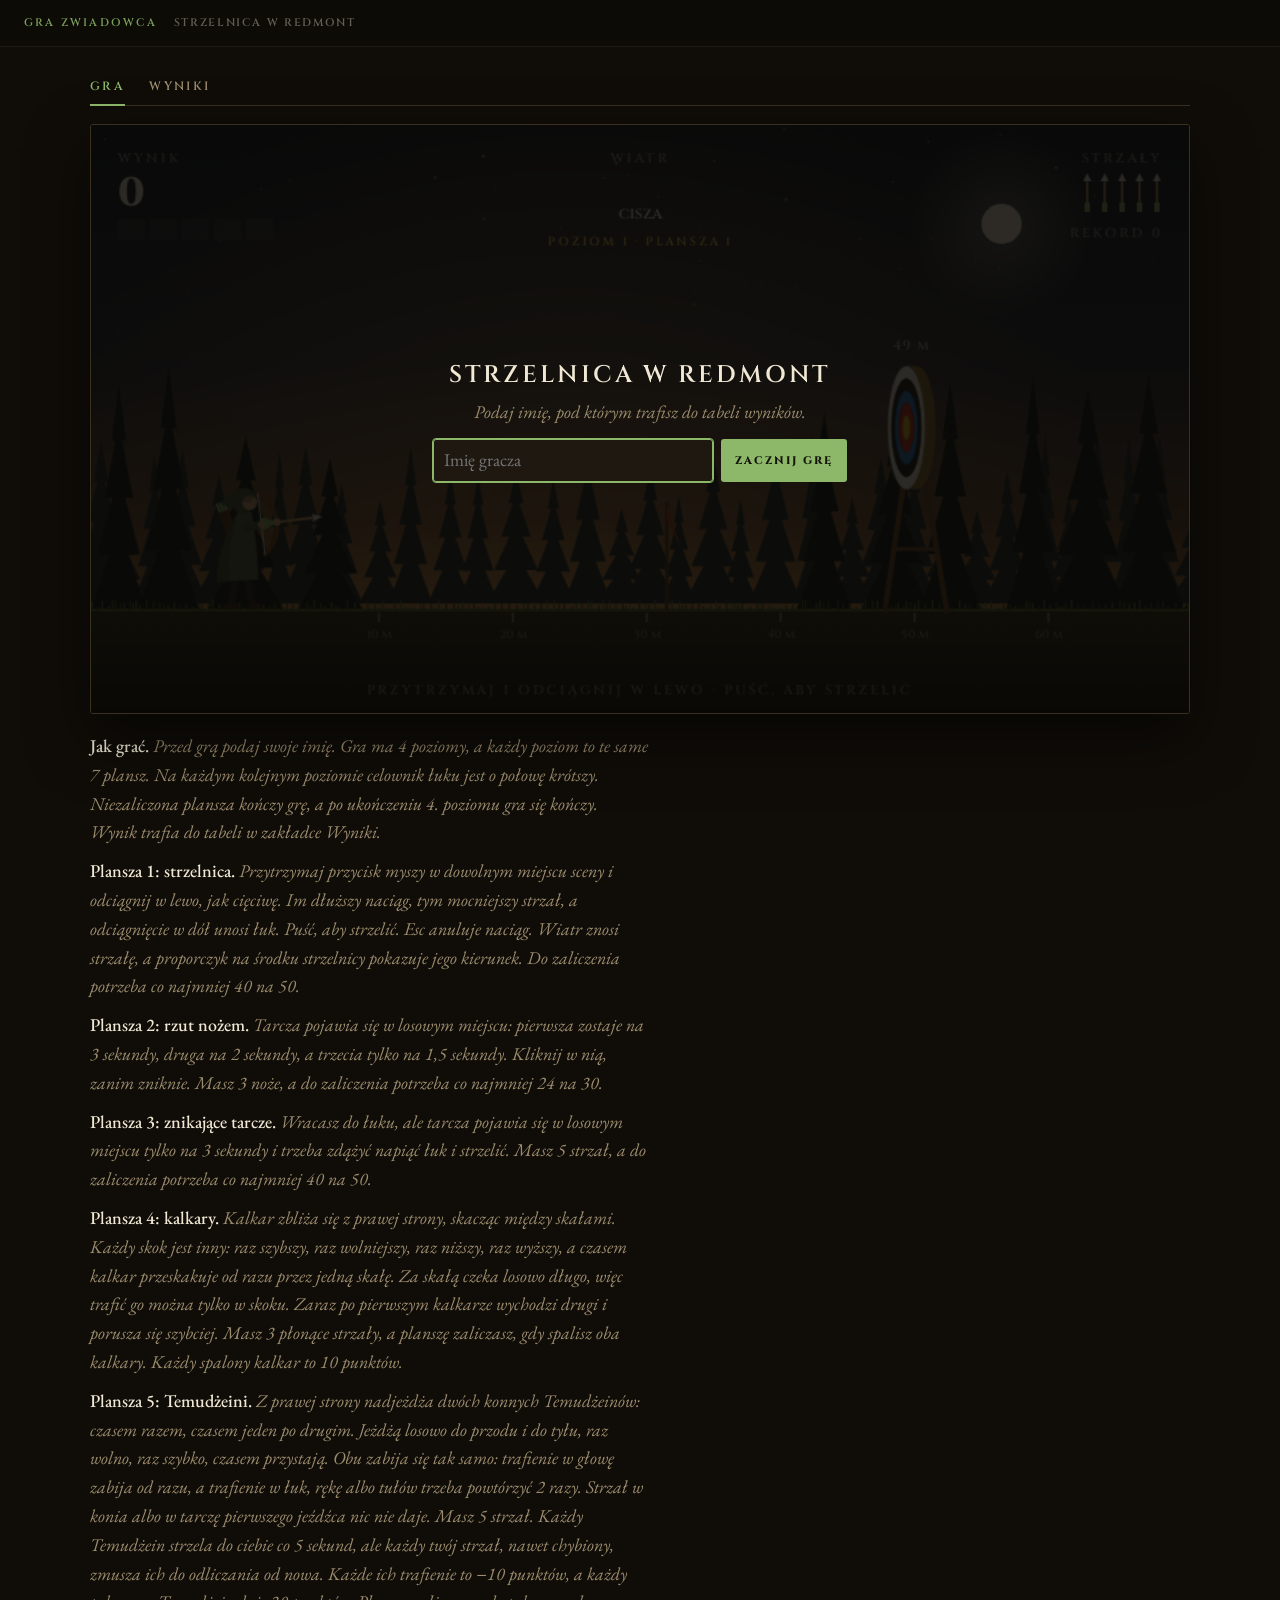
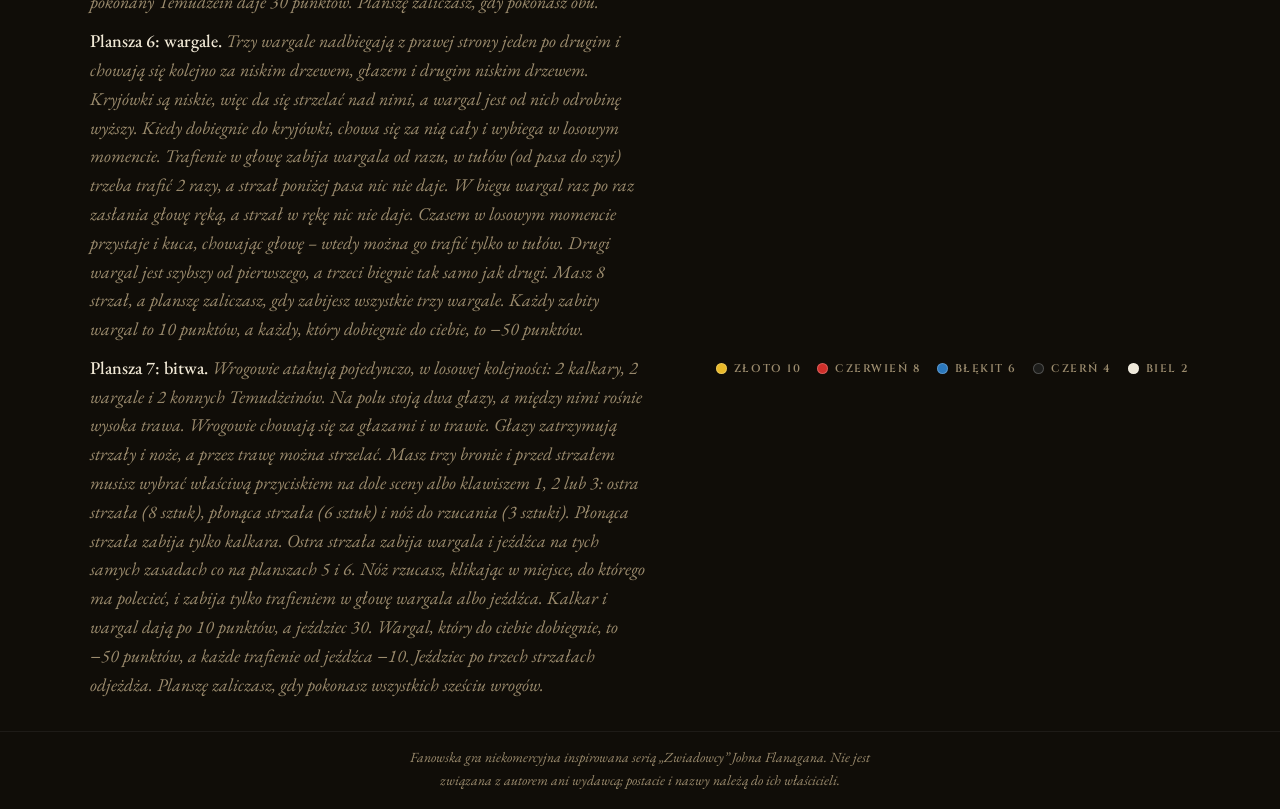
==== index.html @ 20444bb5 "Plansza 7: bitwa z wyborem broni - Sześciu wrogów w losowej kolejności: 2 kalkary, 2 wargale, 2 jeźd" ====
<!doctype html>
<html lang="pl">
<head>
<meta charset="utf-8">
<meta name="viewport" content="width=device-width, initial-scale=1, viewport-fit=cover">
<title>Gra Zwiadowca</title>
<meta name="description" content="Gra Zwiadowca – sprawdź swoje oko na strzelnicy w Redmont: strzelaj z łuku, rzucaj nożem, pal kalkary płonącymi strzałami, zmierz się z Temudżeinami, powstrzymaj wargale i wygraj bitwę.">
<link rel="icon" href="favicon.svg" type="image/svg+xml">
<link rel="preload" href="fonts/cinzel-latin.woff2" as="font" type="font/woff2" crossorigin>
<link rel="stylesheet" href="fonts/fonts.css">
<style>
/* Layout: pasek nawigacji, scena strzelnicy o stałych proporcjach, pod nią zasady i punktacja */
:root {
  --bg:         #100d08;
  --nav-bg:     #0d0b06;
  --fg:         #f0e8d5;
  --fg-muted:   #9c8c6e;
  --accent:     #8db86a;
  --rule:       #3a3020;
  --ring-gold:  #e9b928;
  --ring-red:   #cf2f2a;
  --ring-blue:  #2b78bd;
  --ring-black: #1d1d1b;
  --ring-white: #efe9da;
  --display:    'Cinzel', Georgia, serif;
  --body:       'EB Garamond', Georgia, serif;
  color-scheme: dark;
}
*, *::before, *::after { box-sizing: border-box; }
body {
  margin: 0;
  min-height: 100vh;
  display: flex;
  flex-direction: column;
  background: var(--bg);
  color: var(--fg);
  font-family: var(--body);
  font-size: 18px;
  line-height: 1.6;
}

.topnav {
  background: var(--nav-bg);
  display: flex;
  align-items: center;
  gap: 16px;
  padding-block: 14px;
  padding-left: max(24px, env(safe-area-inset-left, 0px));
  padding-right: max(24px, env(safe-area-inset-right, 0px));
  border-bottom: 1px solid rgba(255,255,255,.06);
}
.topnav a {
  color: var(--accent);
  text-decoration: none;
  font-family: var(--display);
  font-size: 11px;
  font-weight: 600;
  letter-spacing: .2em;
  text-transform: uppercase;
  display: flex;
  align-items: center;
  gap: 6px;
  opacity: .85;
}
.topnav a:hover, .topnav a:focus-visible { opacity: 1; }
.topnav a:focus-visible { outline: 1px solid var(--accent); outline-offset: 4px; }
.topnav-title {
  color: rgba(240,232,213,.38);
  font-family: var(--display);
  font-size: 11px;
  font-weight: 600;
  letter-spacing: .15em;
  text-transform: uppercase;
}

.stage {
  flex: 1;
  display: flex;
  flex-direction: column;
  align-items: center;
  justify-content: center;
  gap: 18px;
  padding-block: 24px 32px;
  padding-left: max(16px, env(safe-area-inset-left, 0px));
  padding-right: max(16px, env(safe-area-inset-right, 0px));
}
.frame, .rules {
  width: min(100%, 1100px, max(340px, calc((100vh - 220px) * 1.8636)));
  max-width: 100%;
}
.frame {
  aspect-ratio: 820 / 440;
  border: 1px solid var(--rule);
  border-radius: 3px;
  overflow: hidden;
  box-shadow: 0 24px 60px rgba(0,0,0,.55);
}
canvas {
  display: block;
  width: 100%;
  height: 100%;
  cursor: crosshair;
  touch-action: none;
  user-select: none;
  -webkit-user-select: none;
}

.rules {
  display: flex;
  flex-wrap: wrap;
  align-items: baseline;
  justify-content: space-between;
  gap: 10px 32px;
}
.rules p {
  margin: 0;
  max-width: 62ch;
  min-width: 0;
  color: var(--fg-muted);
  font-style: italic;
}
.rules p strong { color: var(--fg); font-style: normal; font-weight: 500; }
.rings {
  display: flex;
  flex-wrap: wrap;
  gap: 8px 16px;
  margin: 0;
  padding: 0;
  list-style: none;
  font-family: var(--display);
  font-size: 11px;
  font-weight: 600;
  letter-spacing: .14em;
  text-transform: uppercase;
  color: var(--fg-muted);
  font-variant-numeric: tabular-nums;
}
.rings li { display: inline-flex; align-items: center; gap: 7px; }
.rings li::before {
  content: '';
  width: 11px;
  height: 11px;
  border-radius: 50%;
  background: var(--c);
  box-shadow: inset 0 0 0 1px rgba(255,255,255,.22);
}

/* Zakładki podstron gry: Gra / Wyniki */
.subtabs {
  display: flex; gap: 24px;
  width: min(100%, 1100px, max(340px, calc((100vh - 220px) * 1.8636)));
  max-width: 100%;
  border-bottom: 1px solid var(--rule);
}
.subtabs a {
  color: var(--fg-muted); text-decoration: none; font-family: var(--display);
  font-size: 12px; font-weight: 600; letter-spacing: .2em; text-transform: uppercase;
  padding: 6px 0 8px; margin-bottom: -1px; border-bottom: 2px solid transparent;
}
.subtabs a:hover { color: var(--fg); }
.subtabs a[aria-current="page"] { color: var(--accent); border-bottom-color: var(--accent); }

/* Nakładki na scenie: imię gracza i tabela wyników */
.frame { position: relative; }
.overlay {
  position: absolute; inset: 0; display: flex; overflow: auto;
  padding: 16px; background: rgba(8,7,4,.84);
}
.overlay[hidden] { display: none; }
.panel { margin: auto; width: min(100%, 560px); text-align: center; }
.panel h2 {
  margin: 0 0 4px; font-family: var(--display); font-weight: 600;
  font-size: clamp(16px, 2.6vw, 24px); letter-spacing: .12em; text-transform: uppercase;
}
.panel p { margin: 0 0 12px; color: var(--fg-muted); font-style: italic; font-size: clamp(14px, 1.8vw, 18px); }
.name-row { display: flex; gap: 8px; justify-content: center; flex-wrap: wrap; }
.name-row input {
  flex: 1 1 180px; max-width: 280px; min-width: 0;
  background: #1e1810; color: var(--fg); border: 1px solid var(--rule); border-radius: 3px;
  font: inherit; padding: 6px 10px;
}
.name-row input:focus { outline: 1px solid var(--accent); border-color: var(--accent); }
.btn {
  background: var(--accent); color: #14140b; border: 0; border-radius: 3px; cursor: pointer;
  font-family: var(--display); font-size: 11px; font-weight: 800; letter-spacing: .18em;
  text-transform: uppercase; padding: 9px 14px; text-decoration: none; display: inline-block;
}
.btn.ghost { background: none; color: var(--accent); border: 1px solid rgba(141,184,106,.5); }
.btn:focus-visible { outline: 1px solid var(--fg); outline-offset: 3px; }
.panel .actions { display: flex; gap: 10px; justify-content: center; flex-wrap: wrap; margin-top: 12px; }
.scores { width: 100%; border-collapse: collapse; font-variant-numeric: tabular-nums; font-size: clamp(13px, 1.6vw, 16px); }
.scores th {
  font-family: var(--display); font-size: 10px; font-weight: 600; letter-spacing: .14em;
  text-transform: uppercase; color: var(--fg-muted); text-align: left; padding: 4px 8px;
  border-bottom: 1px solid var(--rule);
}
.scores td { padding: 4px 8px; text-align: left; border-bottom: 1px solid rgba(255,255,255,.05); }
.scores .num { text-align: right; }
.scores tr.me td { color: var(--ring-gold); }

@media (max-width: 640px) {
  .topnav { flex-wrap: wrap; }
  .topnav-title { display: none; }
}

/* Telefon w poziomie: mało wysokości, więc scena wypełnia ekran, a nawigacja się chowa */
@media (orientation: landscape) and (max-height: 500px) {
  .topnav { display: none; }
  .stage { padding-block: 4px 12px; gap: 4px; justify-content: flex-start; }
  .frame, .rules, .subtabs {
    width: min(100%, calc((100vh - 40px) * 1.8636));
    width: min(100%, calc((100dvh - 40px) * 1.8636));
  }
  .subtabs a { font-size: 10px; padding: 2px 0 4px; }
  .overlay { padding: 8px; }
  .panel h2 { font-size: 18px; }
  .panel p { font-size: 14px; margin-bottom: 8px; }
}

.site-footer {
  padding: 14px max(16px, env(safe-area-inset-right, 0px)) 18px max(16px, env(safe-area-inset-left, 0px));
  border-top: 1px solid rgba(255,255,255,.06);
  color: var(--fg-muted); font-size: 14px; font-style: italic; text-align: center;
}
.site-footer p { margin: 0; max-width: 70ch; margin-inline: auto; }
</style>
</head>
<body>

<nav class="topnav">
  <a href="index.html">Gra Zwiadowca</a>
  <span class="topnav-title">Strzelnica w Redmont</span>
</nav>

<main class="stage">
  <nav class="subtabs" aria-label="Podstrony gry">
    <a href="index.html" aria-current="page">Gra</a>
    <a href="wyniki.html">Wyniki</a>
  </nav>
  <div class="frame">
    <canvas id="scena" role="img" aria-label="Strzelnica: łucznik w kapturze po lewej, tarcza po prawej. Przytrzymaj przycisk myszy, odciągnij w lewo i puść, aby strzelić."></canvas>
    <div class="overlay" id="name-overlay">
      <form class="panel" id="name-form">
        <h2>Strzelnica w Redmont</h2>
        <p>Podaj imię, pod którym trafisz do tabeli wyników.</p>
        <div class="name-row">
          <input id="name-input" name="gracz" maxlength="16" autocomplete="nickname" placeholder="Imię gracza" aria-label="Imię gracza" required>
          <button class="btn" type="submit">Zacznij grę</button>
        </div>
      </form>
    </div>
    <div class="overlay" id="table-overlay" hidden>
      <div class="panel">
        <h2 id="table-title">Koniec gry</h2>
        <p id="table-sub"></p>
        <table class="scores">
          <thead><tr><th class="num">#</th><th>Gracz</th><th>Postęp</th><th class="num">Punkty</th></tr></thead>
          <tbody id="table-body"></tbody>
        </table>
        <div class="actions">
          <button class="btn" type="button" id="again-btn">Zagraj ponownie</button>
          <a class="btn ghost" href="wyniki.html">Wszystkie wyniki</a>
        </div>
      </div>
    </div>
  </div>
  <div class="rules">
    <p><strong>Jak grać.</strong> Przed grą podaj swoje imię. Gra ma 4 poziomy, a każdy poziom to te same 7 plansz. Na każdym kolejnym poziomie celownik łuku jest o połowę krótszy. Niezaliczona plansza kończy grę, a po ukończeniu 4. poziomu gra się kończy. Wynik trafia do tabeli w zakładce Wyniki.</p>
    <p><strong>Plansza 1: strzelnica.</strong> Przytrzymaj przycisk myszy w dowolnym miejscu sceny i odciągnij w lewo, jak cięciwę. Im dłuższy naciąg, tym mocniejszy strzał, a odciągnięcie w dół unosi łuk. Puść, aby strzelić. Esc anuluje naciąg. Wiatr znosi strzałę, a proporczyk na środku strzelnicy pokazuje jego kierunek. Do zaliczenia potrzeba co najmniej 40 na 50.</p>
    <p><strong>Plansza 2: rzut nożem.</strong> Tarcza pojawia się w losowym miejscu: pierwsza zostaje na 3 sekundy, druga na 2 sekundy, a trzecia tylko na 1,5 sekundy. Kliknij w nią, zanim zniknie. Masz 3 noże, a do zaliczenia potrzeba co najmniej 24 na 30.</p>
    <p><strong>Plansza 3: znikające tarcze.</strong> Wracasz do łuku, ale tarcza pojawia się w losowym miejscu tylko na 3 sekundy i trzeba zdążyć napiąć łuk i strzelić. Masz 5 strzał, a do zaliczenia potrzeba co najmniej 40 na 50.</p>
    <p><strong>Plansza 4: kalkary.</strong> Kalkar zbliża się z prawej strony, skacząc między skałami. Każdy skok jest inny: raz szybszy, raz wolniejszy, raz niższy, raz wyższy, a czasem kalkar przeskakuje od razu przez jedną skałę. Za skałą czeka losowo długo, więc trafić go można tylko w skoku. Zaraz po pierwszym kalkarze wychodzi drugi i porusza się szybciej. Masz 3 płonące strzały, a planszę zaliczasz, gdy spalisz oba kalkary. Każdy spalony kalkar to 10 punktów.</p>
    <p><strong>Plansza 5: Temudżeini.</strong> Z prawej strony nadjeżdża dwóch konnych Temudżeinów: czasem razem, czasem jeden po drugim. Jeżdżą losowo do przodu i do tyłu, raz wolno, raz szybko, czasem przystają. Obu zabija się tak samo: trafienie w głowę zabija od razu, a trafienie w łuk, rękę albo tułów trzeba powtórzyć 2 razy. Strzał w konia albo w tarczę pierwszego jeźdźca nic nie daje. Masz 5 strzał. Każdy Temudżein strzela do ciebie co 5 sekund, ale każdy twój strzał, nawet chybiony, zmusza ich do odliczania od nowa. Każde ich trafienie to −10 punktów, a każdy pokonany Temudżein daje 30 punktów. Planszę zaliczasz, gdy pokonasz obu.</p>
    <p><strong>Plansza 6: wargale.</strong> Trzy wargale nadbiegają z prawej strony jeden po drugim i chowają się kolejno za niskim drzewem, głazem i drugim niskim drzewem. Kryjówki są niskie, więc da się strzelać nad nimi, a wargal jest od nich odrobinę wyższy. Kiedy dobiegnie do kryjówki, chowa się za nią cały i wybiega w losowym momencie. Trafienie w głowę zabija wargala od razu, w tułów (od pasa do szyi) trzeba trafić 2 razy, a strzał poniżej pasa nic nie daje. W biegu wargal raz po raz zasłania głowę ręką, a strzał w rękę nic nie daje. Czasem w losowym momencie przystaje i kuca, chowając głowę – wtedy można go trafić tylko w tułów. Drugi wargal jest szybszy od pierwszego, a trzeci biegnie tak samo jak drugi. Masz 8 strzał, a planszę zaliczasz, gdy zabijesz wszystkie trzy wargale. Każdy zabity wargal to 10 punktów, a każdy, który dobiegnie do ciebie, to −50 punktów.</p>
    <p><strong>Plansza 7: bitwa.</strong> Wrogowie atakują pojedynczo, w losowej kolejności: 2 kalkary, 2 wargale i 2 konnych Temudżeinów. Na polu stoją dwa głazy, a między nimi rośnie wysoka trawa. Wrogowie chowają się za głazami i w trawie. Głazy zatrzymują strzały i noże, a przez trawę można strzelać. Masz trzy bronie i przed strzałem musisz wybrać właściwą przyciskiem na dole sceny albo klawiszem 1, 2 lub 3: ostra strzała (8 sztuk), płonąca strzała (6 sztuk) i nóż do rzucania (3 sztuki). Płonąca strzała zabija tylko kalkara. Ostra strzała zabija wargala i jeźdźca na tych samych zasadach co na planszach 5 i 6. Nóż rzucasz, klikając w miejsce, do którego ma polecieć, i zabija tylko trafieniem w głowę wargala albo jeźdźca. Kalkar i wargal dają po 10 punktów, a jeździec 30. Wargal, który do ciebie dobiegnie, to −50 punktów, a każde trafienie od jeźdźca −10. Jeździec po trzech strzałach odjeżdża. Planszę zaliczasz, gdy pokonasz wszystkich sześciu wrogów.</p>
    <ul class="rings" aria-label="Punktacja tarczy">
      <li style="--c: var(--ring-gold)">Złoto 10</li>
      <li style="--c: var(--ring-red)">Czerwień 8</li>
      <li style="--c: var(--ring-blue)">Błękit 6</li>
      <li style="--c: var(--ring-black)">Czerń 4</li>
      <li style="--c: var(--ring-white)">Biel 2</li>
    </ul>
  </div>
</main>

<footer class="site-footer">
  <p>Fanowska gra niekomercyjna inspirowana serią „Zwiadowcy” Johna Flanagana. Nie jest związana z autorem ani wydawcą; postacie i nazwy należą do ich właścicieli.</p>
</footer>

<script>
(() => {
const canvas = document.getElementById('scena');
const ctx = canvas.getContext('2d');

const W = 820, H = 440, GY = 362;
const STEP = 1000 / 60;
const GRAV = 0.26, MAX_SPEED = 19, MAX_DRAG = 150, WIND_MAX = 0.12;
const SHOTS = 5, ARROW_LEN = 46, ARM = 24, DRAW = 30;
const ARCHER_X = 112, SHOULDER = { x: ARCHER_X + 3, y: GY - 62 };
const PX_PER_M = 10;
const BEST_KEY = 'zwiadowcy-strzelnica-rekord';
const KNIFE_BEST_KEY = 'zwiadowcy-noze-rekord';
const KNIVES = 3, SHOW_FRAMES = [180, 120, 90], KNIFE_SPEED = 22, SHIELD_R = 34;
const LVL3_BEST_KEY = 'zwiadowcy-znikajace-rekord';
const LVL3_SHOW = 180, LVL2_TO_3 = 24;
const LVL4_BEST_KEY = 'zwiadowcy-kalkary-rekord';
const LVL3_TO_4 = 40, KALKARS = 2, FIRE_ARROWS = 3, JUMP_FRAMES = [120, 80], JUMP_H = 55;
const PREVIEW_STEPS = 24, MAX_TIER = 4, BOARDS = 7;
const LVL5_BEST_KEY = 'zwiadowcy-temudzein-rekord';
const RIDER_ARROWS = 5, RIDERS = 2, ENEMY_EVERY = 300, ENEMY_HIT = 0.7, ENEMY_DMG = 10, KILL_PTS = 30;
const LVL6_BEST_KEY = 'zwiadowcy-wargale-rekord';
const WARGALS = 3, WARG_ARROWS = 8, WARG_PTS = 10, WARG_DMG = 50, WARG_SPEEDS = [1.7, 2.1, 2.1];
// Kryjówki od prawej: niskie drzewo, głaz, niskie drzewo. Są niskie, więc da się nad nimi strzelać.
const LOW_RX = 46, LOW_RY = 80;
const COVERS = [['tree', 750], ['rock', 570], ['tree', 390]].map(([kind, x], n) => {
  const r = rng(53 + n);
  return { kind, x, b: Array.from({ length: 13 }, () => r() * 0.07) };
});
// Trasa wargala: zza prawej krawędzi, od kryjówki do kryjówki i prosto na łucznika.
const WARG_PATH = [W + 50, ...COVERS.map(c => c.x), ARCHER_X + 40];
const TEST_BOARD = readTestBoard();
const RESULTS_KEY = 'zwiadowcy-wyniki', NAME_KEY = 'zwiadowcy-gracz';
const ROCK_RX = 52, ROCK_RY = 84;
const ROCKS = [770, 625, 480, 340].map((x, n) => {
  const r = rng(31 + n);
  return { x, b: Array.from({ length: 13 }, () => r() * 0.07) };
});
const HAND = { x: SHOULDER.x + ARM, y: SHOULDER.y };
const RINGS = [
  { f: 1.0, pts: 2,  fill: '#efe9da', edge: '#b7ae9c' },
  { f: 0.8, pts: 4,  fill: '#1d1d1b', edge: '#45433d' },
  { f: 0.6, pts: 6,  fill: '#2b78bd', edge: '#1d5a91' },
  { f: 0.4, pts: 8,  fill: '#cf2f2a', edge: '#a2231f' },
  { f: 0.2, pts: 10, fill: '#e9b928', edge: '#b98e15' },
];
const INK = '#f0e8d5', DIM = 'rgba(240,232,213,.5)', GOLD = '#f2c94c', MISS = '#e07a5f';
const SKIN = '#d2a47c', SLEEVE = '#4e5a42';
const calm = matchMedia('(prefers-reduced-motion: reduce)').matches;

const dpr = Math.min(window.devicePixelRatio || 1, 2);
canvas.width = W * dpr;
canvas.height = H * dpr;
ctx.setTransform(dpr, 0, 0, dpr, 0, 0);
const bg = document.createElement('canvas');
bg.width = W * dpr;
bg.height = H * dpr;

let phase = 'ready', score = 0, shots = [], wind = 0, windLevel = 0;
let target = null, arrow = null, drag = null, lastAng = -0.12;
let timer = 0, popup = null, pulse = null, tick = 0;
let best = loadBest(BEST_KEY), bestK = loadBest(KNIFE_BEST_KEY), best3 = loadBest(LVL3_BEST_KEY), newRecord = false;
let level = 1, unlocked = false, shield = null, knife = null;
let tier = 1;
let playerName = '', total = 0, gameOver = false, started = false, lastEntry = null;
let riders = [], enemyArrows = [], hurt = 0, best5 = loadBest(LVL5_BEST_KEY);
let kal = null, kalIndex = 0, kalDelay = 0, kalStatus = [], best4 = loadBest(LVL4_BEST_KEY);
let warg = null, wargIndex = 0, wargDelay = 0, wargStatus = [], best6 = loadBest(LVL6_BEST_KEY);

function loadBest(key) { try { return Number(localStorage.getItem(key)) || 0; } catch { return 0; } }
function saveBest(key, v) { if (TEST_BOARD) return; try { localStorage.setItem(key, String(v)); } catch {} }

// Ukryty tryb testowy: index.html?test=N (lub /test/N na GitHub Pages przez 404.html) od razu
// uruchamia planszę N na poziomie 1, bez imienia i bez zapisu wyników ani rekordów.
function readTestBoard() {
  const m = location.search.match(/[?&]test=(\d+)/) || location.hash.match(/^#\/?test\/(\d+)/) ||
    location.pathname.match(/\/test\/(\d+)\/?$/);
  const n = m ? Number(m[1]) : 0;
  return n >= 1 && n <= BOARDS ? n : 0;
}

function startBoard(n) {
  tier = 1;
  total = 0;
  gameOver = false;
  [newGame, startKnives, startLevel3, startLevel4, startLevel5, startLevel6, startLevel7][n - 1]();
}

/* ── Tło (rysowane raz) ─────────────────────────── */

function rng(seed) {
  return () => {
    seed = (seed + 0x6D2B79F5) | 0;
    let t = Math.imul(seed ^ (seed >>> 15), 1 | seed);
    t = (t + Math.imul(t ^ (t >>> 7), 61 | t)) ^ t;
    return ((t ^ (t >>> 14)) >>> 0) / 4294967296;
  };
}

function fir(c, x, base, h, w) {
  const tiers = 4;
  c.beginPath();
  c.moveTo(x, base - h);
  for (let i = 1; i <= tiers; i++) {
    const y = base - h + h * i / tiers, hw = w * i / tiers / 2;
    c.lineTo(x + hw, y);
    if (i < tiers) c.lineTo(x + hw * 0.45, y);
  }
  for (let i = tiers; i >= 1; i--) {
    const y = base - h + h * i / tiers, hw = w * i / tiers / 2;
    if (i < tiers) c.lineTo(x - hw * 0.45, y);
    c.lineTo(x - hw, y);
  }
  c.closePath();
  c.fill();
}

function paintBackground() {
  const c = bg.getContext('2d');
  c.setTransform(dpr, 0, 0, dpr, 0, 0);
  const r = rng(7);

  const sky = c.createLinearGradient(0, 0, 0, GY);
  sky.addColorStop(0, '#121a26');
  sky.addColorStop(0.5, '#2a2e3b');
  sky.addColorStop(0.82, '#6b4a33');
  sky.addColorStop(1, '#b97d40');
  c.fillStyle = sky;
  c.fillRect(0, 0, W, GY);

  const glow = c.createRadialGradient(360, GY, 10, 360, GY, 420);
  glow.addColorStop(0, 'rgba(240,170,90,.35)');
  glow.addColorStop(1, 'rgba(240,170,90,0)');
  c.fillStyle = glow;
  c.fillRect(0, 0, W, GY);

  for (let i = 0; i < 46; i++) {
    const x = r() * W, y = r() * GY * 0.45, s = r() < 0.15 ? 1.6 : 1;
    c.fillStyle = `rgba(255,250,235,${0.2 + 0.5 * (1 - y / (GY * 0.45))})`;
    c.fillRect(x, y, s, s);
  }

  const mx = 680, my = 74;
  const halo = c.createRadialGradient(mx, my, 4, mx, my, 70);
  halo.addColorStop(0, 'rgba(250,240,215,.28)');
  halo.addColorStop(1, 'rgba(250,240,215,0)');
  c.fillStyle = halo;
  c.fillRect(mx - 70, my - 70, 140, 140);
  c.fillStyle = '#f3ead2';
  c.beginPath(); c.arc(mx, my, 15, 0, Math.PI * 2); c.fill();

  c.fillStyle = '#26302f';
  for (let x = -10; x < W + 20; x += 16 + r() * 14) fir(c, x, GY - 4, 60 + r() * 70, 26 + r() * 18);
  c.fillStyle = '#151b17';
  for (let x = -20; x < W + 30; x += 34 + r() * 40) {
    if (x > 180 && x < 520) continue;
    fir(c, x, GY + 2, 110 + r() * 80, 40 + r() * 24);
  }

  const ground = c.createLinearGradient(0, GY, 0, H);
  ground.addColorStop(0, '#34351f');
  ground.addColorStop(1, '#14140b');
  c.fillStyle = ground;
  c.fillRect(0, GY, W, H - GY);
  c.fillStyle = '#56652f';
  c.fillRect(0, GY, W, 2);
  for (let x = 0; x < W; x += 2 + r() * 4) {
    const h = 2 + r() * 6;
    c.fillStyle = r() < 0.5 ? '#5d6d33' : '#45522a';
    c.fillRect(x, GY - h + 1, 1.2, h);
  }

  c.font = '600 9px Cinzel, Georgia, serif';
  c.textAlign = 'center';
  c.fillStyle = 'rgba(240,232,213,.38)';
  for (let m = 10; SHOULDER.x + m * PX_PER_M < W - 20; m += 10) {
    const x = SHOULDER.x + m * PX_PER_M;
    c.fillRect(x - 1, GY + 3, 2, 7);
    c.fillText(m + ' m', x, GY + 22);
  }
}

/* ── Elementy sceny ─────────────────────────────── */

function label(text, x, y, align, color, size = 10, weight = 600, track = '0px') {
  ctx.font = `${weight} ${size}px Cinzel, Georgia, serif`;
  ctx.textAlign = align;
  ctx.fillStyle = color;
  if ('letterSpacing' in ctx) ctx.letterSpacing = track;
  ctx.fillText(text, x, y);
  if ('letterSpacing' in ctx) ctx.letterSpacing = '0px';
}

function drawPennant() {
  const px = 430, top = GY - 78;
  ctx.strokeStyle = '#5b4026';
  ctx.lineWidth = 2.5;
  ctx.beginPath(); ctx.moveTo(px, GY + 1); ctx.lineTo(px, top - 2); ctx.stroke();
  const s = wind / WIND_MAX, dir = s < 0 ? -1 : 1;
  const flutter = calm ? 0 : Math.sin(tick * 0.18) * 0.07 * (0.4 + Math.abs(s));
  const phi = Math.min(1.25, (1 - Math.abs(s)) * 1.3) + flutter;
  ctx.fillStyle = '#b5432e';
  ctx.beginPath();
  ctx.moveTo(px, top);
  ctx.lineTo(px + dir * 30 * Math.cos(phi), top + 4 + 30 * Math.sin(phi));
  ctx.lineTo(px, top + 10);
  ctx.closePath();
  ctx.fill();
}

function drawTarget(t) {
  ctx.save();
  if (t.total && !calm) ctx.globalAlpha = Math.min(1, (t.total - t.left) / 10);
  drawTargetBody(t);
  ctx.restore();
  if (t.total && !t.hit && phase !== 'over') {
    const frac = t.left / t.total, urgent = t.left < t.total / 3, w = 60, y = t.y - t.r - 34;
    ctx.fillStyle = 'rgba(240,232,213,.15)';
    ctx.fillRect(t.x + 4 - w / 2, y, w, 4);
    ctx.fillStyle = urgent ? MISS : '#8db86a';
    ctx.fillRect(t.x + 4 - w / 2, y, w * frac, 4);
    label((t.left / 60).toFixed(1).replace('.', ',') + ' s', t.x + 4, y - 6, 'center', urgent ? MISS : 'rgba(240,232,213,.7)', 10, 600, '1px');
  }
}

function drawTargetBody(t) {
  const rx = t.r * 0.3;
  const yb = (t.y + t.r + GY) / 2, f = (yb - t.y) / (GY - t.y);
  ctx.lineCap = 'round';
  ctx.strokeStyle = '#6b4a2a';
  ctx.lineWidth = 4;
  ctx.beginPath();
  ctx.moveTo(t.x + 4, t.y); ctx.lineTo(t.x - 16, GY + 1);
  ctx.moveTo(t.x + 8, t.y); ctx.lineTo(t.x + 30, GY + 1);
  ctx.stroke();
  ctx.lineWidth = 3;
  ctx.beginPath(); ctx.moveTo(t.x + 4 - 20 * f, yb); ctx.lineTo(t.x + 8 + 22 * f, yb); ctx.stroke();

  ctx.fillStyle = '#8d6e34';
  ctx.beginPath(); ctx.ellipse(t.x + 8, t.y, rx, t.r, 0, 0, Math.PI * 2); ctx.fill();
  ctx.fillRect(t.x, t.y - t.r, 8, t.r * 2);

  for (const ring of RINGS) {
    ctx.beginPath();
    ctx.ellipse(t.x, t.y, rx * ring.f, t.r * ring.f, 0, 0, Math.PI * 2);
    ctx.fillStyle = ring.fill;
    ctx.fill();
    ctx.strokeStyle = ring.edge;
    ctx.lineWidth = 0.8;
    ctx.stroke();
  }
  label(`${Math.round((t.x - SHOULDER.x) / PX_PER_M)} m`, t.x + 4, t.y - t.r - 12, 'center', 'rgba(240,232,213,.6)', 10, 600, '1px');
}

function drawArrowShape(buried, fire = level === 4) {
  const L = ARROW_LEN;
  ctx.lineCap = 'butt';
  ctx.strokeStyle = '#c9a063';
  ctx.lineWidth = 1.8;
  ctx.beginPath(); ctx.moveTo(-L, 0); ctx.lineTo(buried ? 0 : -6, 0); ctx.stroke();
  if (!buried) {
    ctx.fillStyle = '#d9dde0';
    ctx.beginPath(); ctx.moveTo(0, 0); ctx.lineTo(-8, -3); ctx.lineTo(-6.5, 0); ctx.lineTo(-8, 3); ctx.closePath(); ctx.fill();
  }
  ctx.fillStyle = '#8db86a';
  for (const s of [-1, 1]) {
    ctx.beginPath();
    ctx.moveTo(-L + 13, 0); ctx.lineTo(-L + 2, 4.5 * s); ctx.lineTo(-L - 1, 4.5 * s); ctx.lineTo(-L + 1, 0);
    ctx.closePath(); ctx.fill();
  }
  if (fire) drawFlame(buried ? -3 : -1, 0, buried ? 0.7 : 1);
}

function drawFlame(x, y, s) {
  const f = calm ? 0 : Math.sin(tick * 0.9 + x * 3) * 0.2 + Math.sin(tick * 1.7) * 0.1;
  ctx.save();
  ctx.shadowColor = 'rgba(255,140,40,.9)';
  ctx.shadowBlur = 10 * s;
  ctx.fillStyle = 'rgba(255,120,30,.9)';
  ctx.beginPath(); ctx.ellipse(x - 6 * s, y, 9 * s * (1 + f), 3.6 * s, 0, 0, Math.PI * 2); ctx.fill();
  ctx.shadowBlur = 0;
  ctx.fillStyle = 'rgba(255,225,130,.95)';
  ctx.beginPath(); ctx.ellipse(x - 4 * s, y, 4.5 * s, 1.8 * s, 0, 0, Math.PI * 2); ctx.fill();
  ctx.restore();
}

function bowGeom(pull) {
  const R = 28 - pull * 6, th = 0.95 + pull * 0.25, cx = ARM - R;
  const tipX = cx + R * Math.cos(th), tipY = R * Math.sin(th);
  return { R, th, cx, tipX, tipY, nockX: tipX - pull * DRAW };
}

function drawArcher(ang, pull, nocked) {
  ctx.save();
  ctx.translate(ARCHER_X, GY);
  ctx.lineCap = 'round';
  ctx.lineJoin = 'round';

  ctx.save();
  ctx.translate(-8, -60);
  ctx.rotate(-0.38);
  ctx.fillStyle = '#5c3b1f';
  ctx.fillRect(-4, -14, 8, 28);
  ctx.fillStyle = '#8db86a';
  for (const dx of [-2.5, 0, 2.5]) ctx.fillRect(dx - 1, -21, 2, 7);
  ctx.restore();

  ctx.strokeStyle = '#2f2b21';
  ctx.lineWidth = 5;
  ctx.beginPath(); ctx.moveTo(-2, -30); ctx.lineTo(-8, -2); ctx.moveTo(3, -30); ctx.lineTo(9, -2); ctx.stroke();
  ctx.fillStyle = '#3d2b19';
  ctx.fillRect(-12, -4, 9, 4);
  ctx.fillRect(6, -4, 9, 4);

  ctx.fillStyle = '#566349';
  ctx.beginPath();
  ctx.moveTo(-2, -73); ctx.quadraticCurveTo(-19, -44, -18, -20);
  ctx.lineTo(13, -22); ctx.quadraticCurveTo(12, -50, 8, -72);
  ctx.closePath(); ctx.fill();
  ctx.fillStyle = 'rgba(0,0,0,.2)';
  ctx.beginPath();
  ctx.moveTo(-2, -73); ctx.quadraticCurveTo(-19, -44, -18, -20);
  ctx.lineTo(-9, -21); ctx.quadraticCurveTo(-11, -46, -2, -73);
  ctx.closePath(); ctx.fill();

  ctx.fillStyle = '#4a5640';
  ctx.beginPath(); ctx.arc(2, -81, 9.5, 0, Math.PI * 2); ctx.fill();
  ctx.beginPath(); ctx.moveTo(-5, -88); ctx.lineTo(-15, -79); ctx.lineTo(-6, -74); ctx.closePath(); ctx.fill();
  ctx.fillStyle = SKIN;
  ctx.beginPath(); ctx.arc(6.5, -79.5, 5.5, 0, Math.PI * 2); ctx.fill();
  ctx.fillStyle = 'rgba(0,0,0,.25)';
  ctx.beginPath(); ctx.arc(6.5, -79.5, 5.5, Math.PI * 1.05, Math.PI * 1.75); ctx.lineTo(6.5, -79.5); ctx.closePath(); ctx.fill();

  ctx.translate(3, -62);
  ctx.rotate(ang);
  const g = bowGeom(pull);
  ctx.strokeStyle = SLEEVE;
  ctx.lineWidth = 4.5;
  ctx.beginPath(); ctx.moveTo(0, 0); ctx.lineTo(ARM - 3, 0); ctx.stroke();
  ctx.strokeStyle = '#7a4a20';
  ctx.lineWidth = 3;
  ctx.beginPath(); ctx.arc(g.cx, 0, g.R, -g.th, g.th); ctx.stroke();
  ctx.strokeStyle = 'rgba(240,232,213,.85)';
  ctx.lineWidth = 1;
  ctx.beginPath(); ctx.moveTo(g.tipX, -g.tipY); ctx.lineTo(g.nockX, 0); ctx.lineTo(g.tipX, g.tipY); ctx.stroke();
  if (nocked) {
    ctx.save();
    ctx.translate(g.nockX + ARROW_LEN, 0);
    drawArrowShape(false, level === 4 || (level === 7 && battle.weapon === 'fire'));
    ctx.restore();
  }
  ctx.fillStyle = SKIN;
  ctx.beginPath(); ctx.arc(ARM, 0, 2.8, 0, Math.PI * 2); ctx.fill();
  ctx.strokeStyle = SLEEVE;
  ctx.lineWidth = 4.5;
  ctx.beginPath(); ctx.moveTo(0, 1); ctx.lineTo(Math.min(g.nockX, 2) - 8 * pull, 3 - 5 * pull); ctx.lineTo(g.nockX - 1, 0.5); ctx.stroke();
  ctx.fillStyle = SKIN;
  ctx.beginPath(); ctx.arc(g.nockX, 0.5, 2.6, 0, Math.PI * 2); ctx.fill();
  ctx.restore();
}

function drawArrow(a) {
  const tr = a.trail;
  if (tr.length > 2) {
    ctx.strokeStyle = level === 4 || a.fire ? 'rgba(255,150,60,.3)' : 'rgba(240,232,213,.16)';
    ctx.lineWidth = 1;
    ctx.beginPath();
    ctx.moveTo(tr[0], tr[1]);
    for (let i = 2; i < tr.length; i += 2) ctx.lineTo(tr[i], tr[i + 1]);
    ctx.lineTo(a.x, a.y);
    ctx.stroke();
  }
  ctx.save();
  ctx.translate(a.x, a.y);
  ctx.rotate(Math.atan2(a.vy, a.vx));
  drawArrowShape(a.stuck, level === 4 || !!a.fire);
  ctx.restore();
}

function drawPreview(ang, pull) {
  const reach = bowGeom(pull).nockX + ARROW_LEN;
  let x = SHOULDER.x + Math.cos(ang) * reach, y = SHOULDER.y + Math.sin(ang) * reach;
  const vx = Math.cos(ang) * pull * MAX_SPEED;
  let vy = Math.sin(ang) * pull * MAX_SPEED;
  // Każdy kolejny poziom skraca celownik o połowę.
  const steps = Math.round(PREVIEW_STEPS / 2 ** (tier - 1));
  for (let i = 1; i <= steps; i++) {
    vy += GRAV; x += vx; y += vy;
    if (y > GY) break;
    if (i % 2 === 0) {
      ctx.fillStyle = `rgba(190,226,150,${0.95 - i * 0.026})`;
      ctx.beginPath(); ctx.arc(x, y, 2.4, 0, Math.PI * 2); ctx.fill();
    }
  }
}

function drawPower(pull) {
  const x = ARCHER_X - 34, y = GY + 26, w = 68;
  label('NACIĄG', ARCHER_X, GY + 19, 'center', DIM, 9, 600, '2px');
  ctx.fillStyle = 'rgba(240,232,213,.12)';
  ctx.fillRect(x, y, w, 4);
  ctx.fillStyle = pull > 0.92 ? '#e0a050' : '#8db86a';
  ctx.fillRect(x, y, w * pull, 4);
}

function drawFx() {
  if (pulse) {
    const p = pulse.t / 30;
    ctx.strokeStyle = `rgba(255,226,140,${1 - p})`;
    ctx.lineWidth = 1.5;
    ctx.beginPath(); ctx.ellipse(pulse.x, pulse.y, 4 + p * 10, 6 + p * 26, 0, 0, Math.PI * 2); ctx.stroke();
  }
  if (popup) {
    const hit = popup.pts > 0;
    const text = popup.text || (hit ? '+' + popup.pts : 'Pudło');
    const x = Math.max(50, Math.min(W - 50, popup.x)), y = popup.y - popup.t / 75 * 24;
    ctx.save();
    ctx.globalAlpha = popup.t < 50 ? 1 : Math.max(0, 1 - (popup.t - 50) / 25);
    ctx.font = `800 ${hit ? 26 : 20}px Cinzel, Georgia, serif`;
    ctx.textAlign = 'center';
    ctx.lineWidth = 4;
    ctx.lineJoin = 'round';
    ctx.strokeStyle = 'rgba(10,8,4,.85)';
    ctx.fillStyle = hit ? (popup.pts === 10 ? GOLD : INK) : MISS;
    ctx.strokeText(text, x, y);
    ctx.fillText(text, x, y);
    ctx.restore();
  }
}

function drawHud() {
  const k4 = level === 4, k5 = level === 5, k6 = level === 6, k7 = level === 7;
  // W bitwie zapas broni pokazują przyciski na dole sceny, więc tu nie rysujemy strzał.
  const n = k4 ? FIRE_ARROWS : k5 ? RIDER_ARROWS : k6 ? WARG_ARROWS : k7 ? 0 : SHOTS;
  label(k4 ? 'KALKARY' : 'WYNIK', 20, 28, 'left', DIM, 10, 600, '2px');
  label(String(score), 20, 60, 'left', score < 0 ? MISS : INK, 30, 800);
  for (let i = 0; i < (k4 ? KALKARS : k6 ? WARGALS : k7 ? BATTLE_FOES.length : n); i++) {
    const x = 20 + i * 24;
    if (k7) {
      // Pokonani wrogowie na złoto, ci, którzy się przedarli, na czerwono.
      const e = battle.log[i];
      ctx.fillStyle = 'rgba(240,232,213,.08)';
      ctx.fillRect(x, 70, 20, 16);
      if (e) label(FOE_LETTER[e.type], x + 10, 82, 'center', e.status === 'dead' ? GOLD : MISS, 10, 700);
      continue;
    }
    const v = k4 ? (kalStatus[i] ? (kalStatus[i] === 'dead' ? 1 : 0) : undefined)
      : k6 ? (wargStatus[i] ? (wargStatus[i] === 'dead' ? WARG_PTS : -WARG_DMG) : undefined)
      : shots[i];
    ctx.fillStyle = 'rgba(240,232,213,.08)';
    ctx.fillRect(x, 70, 20, 16);
    if (v !== undefined) label(String(v), x + 10, 82, 'center', v > 0 ? (v >= 10 || k4 ? GOLD : INK) : MISS, v < -9 ? 9 : 10, 600);
  }

  const cx = W / 2, lvl = Math.abs(windLevel);
  label('WIATR', cx, 28, 'center', DIM, 10, 600, '2px');
  if (lvl) {
    const len = 14 + lvl * 5, d = windLevel > 0 ? 1 : -1, y = 46;
    ctx.strokeStyle = ctx.fillStyle = lvl >= 7 ? '#e0a050' : INK;
    ctx.lineWidth = 2;
    ctx.beginPath(); ctx.moveTo(cx - d * len / 2, y); ctx.lineTo(cx + d * (len / 2 - 6), y); ctx.stroke();
    ctx.beginPath();
    ctx.moveTo(cx + d * len / 2, y); ctx.lineTo(cx + d * (len / 2 - 8), y - 4.5); ctx.lineTo(cx + d * (len / 2 - 8), y + 4.5);
    ctx.closePath(); ctx.fill();
  }
  label(lvl ? `${lvl} / 10` : 'cisza', cx, 70, 'center', INK, 12, 600);
  label(progressLabel(), cx, 90, 'center', GOLD, 9, 600, '2px');

  if (!k7) label(k4 ? 'PŁONĄCE STRZAŁY' : 'STRZAŁY', W - 20, 28, 'right', DIM, 10, 600, '2px');
  const left = n - shots.length - (phase === 'flight' ? 1 : 0);
  for (let i = 0; i < n; i++) {
    const x = W - 24 - i * 13, on = i < left, off = 'rgba(240,232,213,.15)';
    ctx.strokeStyle = on ? '#c9a063' : off;
    ctx.lineWidth = 1.6;
    ctx.beginPath(); ctx.moveTo(x, 40); ctx.lineTo(x, 64); ctx.stroke();
    ctx.fillStyle = on ? '#8db86a' : off;
    ctx.fillRect(x - 2, 58, 4, 7);
    ctx.fillStyle = on ? '#d9dde0' : off;
    ctx.beginPath(); ctx.moveTo(x, 36); ctx.lineTo(x - 3, 42); ctx.lineTo(x + 3, 42); ctx.closePath(); ctx.fill();
    if (k4 && on) { ctx.save(); ctx.translate(x, 37); ctx.rotate(Math.PI / 2); drawFlame(0, 0, 0.7); ctx.restore(); }
  }
  label(`REKORD ${k4 ? best4 : k5 ? best5 : k6 ? best6 : k7 ? best7 : level === 3 ? best3 : best}`, W - 20, k7 ? 28 : 84, 'right', DIM, 10, 600, '2px');
  if (level >= 3) label(['PLANSZA 3 · ZNIKAJĄCE TARCZE', 'PLANSZA 4 · KALKARY', 'PLANSZA 5 · TEMUDŻEINI', 'PLANSZA 6 · WARGALE', 'PLANSZA 7 · BITWA'][level - 3], 20, 106, 'left', DIM, 9, 600, '2px');
}

function progressLabel() {
  return `${playerName ? playerName.toUpperCase() + ' · ' : ''}POZIOM ${tier} · PLANSZA ${level}`;
}

/* ── Poziom 2: noże ─────────────────────────────── */

function drawShield(s) {
  const age = s.total - s.left;
  const grow = calm ? 1 : Math.min(1, age / 8);
  const r = s.r * grow;
  ctx.save();
  if (s.gone) ctx.globalAlpha = Math.max(0, s.fade / 20);
  ctx.fillStyle = 'rgba(0,0,0,.35)';
  ctx.beginPath(); ctx.arc(s.x + 4, s.y + 5, r + 6, 0, Math.PI * 2); ctx.fill();
  ctx.fillStyle = '#6b4a2a';
  ctx.beginPath(); ctx.arc(s.x, s.y, r + 6, 0, Math.PI * 2); ctx.fill();
  ctx.strokeStyle = '#3d2814';
  ctx.lineWidth = 1.2;
  ctx.stroke();
  for (const ring of RINGS) {
    ctx.beginPath();
    ctx.arc(s.x, s.y, r * ring.f, 0, Math.PI * 2);
    ctx.fillStyle = ring.fill;
    ctx.fill();
    ctx.strokeStyle = ring.edge;
    ctx.lineWidth = 0.8;
    ctx.stroke();
  }
  if (!s.gone && !s.hit) {
    const frac = s.left / s.total, urgent = s.left < s.total / 3;
    ctx.strokeStyle = 'rgba(240,232,213,.15)';
    ctx.lineWidth = 3;
    ctx.beginPath(); ctx.arc(s.x, s.y, r + 12, 0, Math.PI * 2); ctx.stroke();
    ctx.strokeStyle = urgent ? MISS : '#8db86a';
    ctx.lineCap = 'round';
    ctx.beginPath(); ctx.arc(s.x, s.y, r + 12, -Math.PI / 2, -Math.PI / 2 + frac * Math.PI * 2); ctx.stroke();
    label((s.left / 60).toFixed(1).replace('.', ',') + ' s', s.x, s.y - r - 22, 'center', urgent ? MISS : 'rgba(240,232,213,.7)', 10, 600, '1px');
  }
  ctx.restore();
}

function drawKnifeShape(stuck) {
  ctx.fillStyle = '#d9dde0';
  ctx.beginPath();
  if (stuck) { ctx.moveTo(0, -2.5); ctx.lineTo(-4, -2.5); ctx.lineTo(-4, 2.5); ctx.lineTo(0, 2.5); }
  else { ctx.moveTo(14, 0); ctx.lineTo(-2, -3); ctx.lineTo(-2, 3); }
  ctx.closePath(); ctx.fill();
  ctx.fillStyle = '#8a7a5a';
  ctx.fillRect(-6, -4.5, 2.5, 9);
  ctx.fillStyle = '#5c3b1f';
  ctx.fillRect(-18, -2.5, 12, 5);
  ctx.fillStyle = '#3d2814';
  ctx.fillRect(-19.5, -3, 2, 6);
}

function drawKnife(k) {
  ctx.save();
  ctx.translate(k.x, k.y);
  ctx.rotate(k.stuck ? k.dir : k.spin);
  drawKnifeShape(k.stuck);
  ctx.restore();
}

function drawHudKnives() {
  label('WYNIK', 20, 28, 'left', DIM, 10, 600, '2px');
  label(String(score), 20, 60, 'left', INK, 30, 800);
  for (let i = 0; i < KNIVES; i++) {
    const x = 20 + i * 24, v = shots[i];
    ctx.fillStyle = 'rgba(240,232,213,.08)';
    ctx.fillRect(x, 70, 20, 16);
    if (v !== undefined) label(String(v), x + 10, 82, 'center', v ? (v === 10 ? GOLD : INK) : MISS, 10, 600);
  }

  label('PLANSZA 2', W / 2, 28, 'center', DIM, 10, 600, '2px');
  label('Rzut nożem', W / 2, 52, 'center', INK, 14, 600, '1px');
  label(progressLabel(), W / 2, 72, 'center', GOLD, 9, 600, '2px');

  label('NOŻE', W - 20, 28, 'right', DIM, 10, 600, '2px');
  const left = KNIVES - shots.length - (phase === 'kflight' ? 1 : 0);
  for (let i = 0; i < KNIVES; i++) {
    ctx.save();
    ctx.translate(W - 26 - i * 16, 50);
    ctx.rotate(-Math.PI / 2);
    ctx.globalAlpha = i < left ? 1 : 0.18;
    drawKnifeShape(false);
    ctx.restore();
  }
  label(`REKORD ${bestK}`, W - 20, 84, 'right', DIM, 10, 600, '2px');
}

function knifeRank(s) {
  if (s >= 26) return ['Mistrz saksy', 'Rzucasz jak Halt w najlepszych latach.', GOLD];
  if (s >= 16) return ['Pewna ręka', 'Tarcza ledwie zdążyła się pokazać.', '#d9dee3'];
  if (s >= 6) return ['Uczeń noża', 'Jeszcze kilka wieczorów ćwiczeń z saksą.', '#8db86a'];
  return ['Nowicjusz', 'Tarcza była szybsza od ciebie.', '#9c8c6e'];
}

function rank(s) {
  if (s >= 44) return ['Srebrny liść dębu', 'Strzelasz jak pełnoprawny Zwiadowca.', '#d9dee3'];
  if (s >= 30) return ['Brązowy liść dębu', 'Halt przyjąłby cię na ucznia.', '#d08c4a'];
  if (s >= 16) return ['Kandydat do Korpusu', 'Jeszcze kilka sezonów ćwiczeń w Redmont.', '#8db86a'];
  return ['Nowicjusz', 'Halt kazałby ci strzelać do zmroku.', '#9c8c6e'];
}

function lvl3Rank(s) {
  if (s >= 40) return ['Cień Zwiadowcy', 'Tarcza nie zdążyła mrugnąć, a już miała strzałę.', GOLD];
  if (s >= 28) return ['Bystre oko', 'Halt pokiwałby głową z uznaniem.', '#d9dee3'];
  if (s >= 14) return ['Czujny uczeń', 'Szybciej napinaj łuk, tarcza nie poczeka.', '#8db86a'];
  return ['Nowicjusz', 'Tarcze znikały szybciej, niż sięgałeś po strzałę.', '#9c8c6e'];
}

function kalkarRank(s) {
  if (s >= 2) return ['Pogromca kalkarów', 'Oba kalkary spłonęły. Morgarath stracił swoich łowców.', GOLD];
  if (s >= 1) return ['Płonąca strzała', 'Jeden kalkar spłonął, drugi zniknął w ciemności.', '#e0a050'];
  return ['Ścigany', 'Kalkary przedarły się przez skały. Uciekaj!', MISS];
}

/* ── Poziom 4: kalkary ──────────────────────────── */

function drawRock(r) {
  const g = ctx.createLinearGradient(0, GY - ROCK_RY, 0, GY);
  g.addColorStop(0, '#5d605c');
  g.addColorStop(1, '#232523');
  ctx.fillStyle = g;
  ctx.beginPath();
  for (let i = 0; i <= 12; i++) {
    const a = Math.PI + i / 12 * Math.PI, k = 1 + r.b[i];
    const px = r.x + Math.cos(a) * ROCK_RX * k, py = GY + 2 + Math.sin(a) * ROCK_RY * k;
    if (i) ctx.lineTo(px, py); else ctx.moveTo(px, py);
  }
  ctx.closePath();
  ctx.fill();
  ctx.strokeStyle = 'rgba(0,0,0,.4)';
  ctx.lineWidth = 1.2;
  ctx.beginPath();
  ctx.moveTo(r.x - 12, GY - 64); ctx.lineTo(r.x - 3, GY - 42); ctx.lineTo(r.x - 9, GY - 20);
  ctx.moveTo(r.x + 18, GY - 50); ctx.lineTo(r.x + 26, GY - 30);
  ctx.stroke();
  ctx.fillStyle = '#3e4a2a';
  ctx.beginPath(); ctx.ellipse(r.x, GY, ROCK_RX * 0.95, 7, 0, Math.PI, Math.PI * 2); ctx.fill();
}

function inRock(r, x, y) {
  if (y > GY) return false;
  const dx = (x - r.x) / ROCK_RX, dy = (GY - y) / ROCK_RY;
  return dx * dx + dy * dy <= 1;
}

function hitKalkar(k, x, y) {
  const by = GY - k.lift;
  const dx = (x - (k.x - 6)) / 18, dy = (y - (by - 42)) / 40;
  if (dx * dx + dy * dy <= 1) return true;
  return Math.hypot(x - (k.x - 15), y - (by - 66)) <= 11;
}

function flameTongue(x, y, h, w) {
  ctx.fillStyle = 'rgba(255,110,30,.85)';
  ctx.beginPath();
  ctx.moveTo(x - w, y);
  ctx.quadraticCurveTo(x - w * 0.7, y - h * 0.55, x, y - h);
  ctx.quadraticCurveTo(x + w * 0.7, y - h * 0.55, x + w, y);
  ctx.closePath(); ctx.fill();
  ctx.fillStyle = 'rgba(255,220,120,.9)';
  ctx.beginPath();
  ctx.moveTo(x - w * 0.45, y);
  ctx.quadraticCurveTo(x - w * 0.3, y - h * 0.35, x, y - h * 0.55);
  ctx.quadraticCurveTo(x + w * 0.3, y - h * 0.35, x + w * 0.45, y);
  ctx.closePath(); ctx.fill();
}

function shaggy(cx, cy, rx, ry, rot, n) {
  ctx.beginPath();
  for (let i = 0; i < n; i++) {
    const a = i / n * Math.PI * 2, s = i % 2 ? 1 : 1.18;
    const px = Math.cos(a) * rx * s, py = Math.sin(a) * ry * s;
    const X = cx + px * Math.cos(rot) - py * Math.sin(rot), Y = cy + px * Math.sin(rot) + py * Math.cos(rot);
    if (i) ctx.lineTo(X, Y); else ctx.moveTo(X, Y);
  }
  ctx.closePath();
  ctx.fill();
}

function drawKalkar(k) {
  const burning = k.mode === 'burn', b = burning ? k.burn : 0;
  const run = k.mode === 'move' && k.lift === 0 && !calm ? Math.sin(k.t * 0.5) : 0;
  const tuck = k.lift > 0 ? 1 : 0;
  const fur = burning ? '#1a120c' : '#2b2117', fur2 = burning ? '#110b07' : '#1e1710';
  ctx.save();
  ctx.translate(k.x, GY - k.lift);
  if (burning) {
    ctx.globalAlpha = b > 75 ? Math.max(0, 1 - (b - 75) / 25) : 1;
    ctx.rotate(Math.min(1, b / 45) * 1.35);
  }
  ctx.lineCap = 'round';
  ctx.lineJoin = 'round';
  ctx.strokeStyle = fur2;
  ctx.lineWidth = 6;
  ctx.beginPath(); ctx.moveTo(-2, -54); ctx.lineTo(-18 + run * 8 - tuck * 10, -20 - tuck * 18); ctx.stroke();
  ctx.strokeStyle = fur;
  ctx.lineWidth = 7;
  ctx.beginPath();
  ctx.moveTo(-4, -30); ctx.lineTo(-10 - run * 6 + tuck * 4, -tuck * 10);
  ctx.moveTo(6, -30); ctx.lineTo(10 + run * 6 - tuck * 2, -tuck * 8);
  ctx.stroke();
  ctx.fillStyle = fur;
  shaggy(0, -44, 17, 24, -0.35, 18);
  shaggy(-15, -66, 9, 9, 0, 12);
  ctx.lineWidth = 6;
  ctx.beginPath(); ctx.moveTo(-8, -54); ctx.lineTo(-24 - run * 8 - tuck * 8, -22 - tuck * 22); ctx.stroke();
  const hx = -24 - run * 8 - tuck * 8, hy = -22 - tuck * 22;
  ctx.strokeStyle = '#c9c0a8';
  ctx.lineWidth = 1.2;
  ctx.beginPath();
  for (const d of [-3, 0, 3]) { ctx.moveTo(hx - 2, hy + d); ctx.lineTo(hx - 8, hy + d + 3); }
  ctx.stroke();
  if (!burning || b < 40) {
    ctx.shadowColor = '#ff4a1a';
    ctx.shadowBlur = 8;
    ctx.fillStyle = '#ff6a2a';
    ctx.beginPath(); ctx.arc(-20, -68, 1.8, 0, Math.PI * 2); ctx.arc(-14, -69, 1.8, 0, Math.PI * 2); ctx.fill();
    ctx.shadowBlur = 0;
  }
  if (burning) {
    const grow = Math.min(1, b / 12);
    for (let j = 0; j < 6; j++) {
      const h = (calm ? 18 : 18 + Math.sin(tick * 0.7 + j * 1.7) * 6) * grow;
      flameTongue(-16 + j * 6, -22 - (j % 3) * 14, h, 6);
    }
  }
  ctx.restore();
}

/* ── Plansza 5: Temudżein ───────────────────────── */

function riderRank(s) {
  const dead = riders.filter(r => r.dead).length;
  if (dead === RIDERS && s >= KILL_PTS * RIDERS) return ['Pogromca Temudżeinów', 'Obaj jeźdźcy spadli z koni, a ty bez draśnięcia.', GOLD];
  if (dead === RIDERS) return ['Ranny zwycięzca', 'Temudżeini leżą w trawie, ale ich strzały cię dosięgły.', '#e0a050'];
  if (dead > 0) return ['Pół zwycięstwa', 'Jeden Temudżein padł, drugi zawrócił konia.', '#e0a050'];
  return ['Bez strzał', 'Temudżeini zawrócili konie i zniknęli w stepie.', MISS];
}

// Punkty postaci liczone od pozycji konia; jeździec patrzy w lewo, na Willa.
function riderGeo(r) {
  const x = r.x, y = GY + r.bob, p = r.pull;
  return {
    hip: { x: x + 2, y: y - 68 },
    head: { x: x - 3, y: y - 108, r: 8 },
    shoulder: { x: x - 1, y: y - 95 },
    bowHand: { x: x - 27, y: y - 96 },
    elbow: { x: x + 9, y: y - 90 },
    drawHand: { x: x - 24 + 20 * p, y: y - 96 },
    shield: { x: x - 10, y: y - 77, r: 12 },
    torso: { x: x, y: y - 82, rx: 9, ry: 15 },
  };
}

function segDist(px, py, a, b) {
  const dx = b.x - a.x, dy = b.y - a.y, l2 = dx * dx + dy * dy;
  const t = l2 ? Math.max(0, Math.min(1, ((px - a.x) * dx + (py - a.y) * dy) / l2)) : 0;
  return Math.hypot(px - a.x - t * dx, py - a.y - t * dy);
}

function inEllipse(px, py, cx, cy, rx, ry) {
  const dx = (px - cx) / rx, dy = (py - cy) / ry;
  return dx * dx + dy * dy <= 1;
}

// Co trafiła strzała w punkcie (px, py). Obaj jeźdźcy mają te same zasady:
// głowa zabija od razu, łuk, ręka i tułów zabijają po 2 trafieniach, koń i tarcza nic nie dają.
// passBow: nóż przelatuje obok cienkiego łuku (jeździec trzyma go tuż przed twarzą).
function classifyHit(r, px, py, passBow = false) {
  const g = riderGeo(r), x = r.x, y = GY + r.bob, b = g.bowHand;
  if (Math.hypot(px - g.head.x, py - g.head.y) <= g.head.r) return 'head';
  if (r.kind === 1 && Math.hypot(px - g.shield.x, py - g.shield.y) <= g.shield.r + 1) return 'shield';
  if (segDist(px, py, g.shoulder, b) <= 4.5 || segDist(px, py, g.shoulder, g.elbow) <= 4.5 ||
      segDist(px, py, g.elbow, g.drawHand) <= 4.5) return 'arm';
  // Łuk to cienka krzywa (jak na rysunku), żeby nie zasłaniał głowy przed nożem i strzałą.
  const bend = 7 + 4 * r.pull, bow = [
    { x: b.x + 5, y: b.y - 19 }, { x: b.x - bend + 4, y: b.y - 8 }, { x: b.x - bend, y: b.y },
    { x: b.x - bend + 4, y: b.y + 8 }, { x: b.x + 5, y: b.y + 19 },
  ];
  if (!passBow) for (let i = 1; i < bow.length; i++) if (segDist(px, py, bow[i - 1], bow[i]) <= 3) return 'bow';
  if (inEllipse(px, py, g.torso.x, g.torso.y, g.torso.rx, g.torso.ry)) return 'body';
  if (inEllipse(px, py, x, y - 52, 42, 19) || segDist(px, py, { x: x - 26, y: y - 60 }, { x: x - 47, y: y - 84 }) <= 9 ||
      Math.hypot(px - (x - 56), py - (y - 80)) <= 10 || (px > x - 36 && px < x + 36 && py > y - 42 && py <= GY)) return 'horse';
  return null;
}

const WOUND_TEXT = { arm: 'W rękę! Jeszcze 1 trafienie', bow: 'W łuk! Jeszcze 1 trafienie', body: 'W tułów! Jeszcze 1 trafienie' };

function riderHitText(r, what, kill) {
  if (kill) return `${what === 'head' ? 'Strzał w głowę!' : 'Jeździec powalony!'} +${KILL_PTS}`;
  if (what === 'shield') return 'W tarczę';
  if (what === 'horse') return r.kind === 1 ? 'W pancerz konia' : 'W konia';
  return WOUND_TEXT[what];
}

function riderArrowHit(a, px, py) {
  // Bliższy łucznikowi jeździec zasłania dalszego, więc sprawdzamy od lewej.
  const alive = riders.filter(r => !r.dead && r.delay <= 0).sort((p, q) => p.x - q.x);
  if (!alive.length) return false;
  // Sprawdzamy co 3 px, żeby szybka strzała nie przeskoczyła cienkiego ramienia.
  const n = Math.max(1, Math.ceil(Math.hypot(a.x - px, a.y - py) / 3));
  for (let i = 1; i <= n; i++) {
    const x = px + (a.x - px) * i / n, y = py + (a.y - py) * i / n;
    for (const r of alive) {
      const what = classifyHit(r, x, y);
      if (!what) continue;
      applyRiderHit(r, what, x, y, a);
      return true;
    }
  }
  return false;
}

// Skutek trafienia jeźdźca ostrą strzałą (wspólne dla planszy 5 i bitwy).
function applyRiderHit(r, what, x, y, a) {
  const kill = what === 'head' || (what in WOUND_TEXT && ++r.hits >= 2);
  land(x, y, kill ? KILL_PTS : 0);
  popup.text = riderHitText(r, what, kill);
  arrow.inKal = true;
  if (kill) { r.dead = true; r.fall = 0; r.pull = 0; }
  r.stuck.push({ dx: x - r.x, dy: y - r.bob, ang: Math.atan2(a.vy, a.vx), horse: what === 'horse' });
}

// Nowy cel jazdy: losowo do przodu albo do tyłu, z losową prędkością, czasem z postojem.
// Cel wybieramy z dala od celu i pozycji drugiego jeźdźca, żeby nie stawali jeden na drugim.
function pickRiderGoal(r) {
  for (let k = 0; k < 12; k++) {
    r.goal = 430 + Math.random() * 330;
    if (riders.every(o => o === r || o.dead || (Math.abs(r.goal - o.goal) > 130 && Math.abs(r.goal - o.x) > 60))) break;
  }
  r.sp = 0.4 + Math.random() * 1.8;
  r.pause = Math.random() < 0.4 ? 20 + Math.floor(Math.random() * 80) : 0;
}

function makeRider(kind, delay) {
  return {
    kind, delay, x: W + 90 + (kind - 1) * 70, goal: 600 + Math.random() * 150, sp: 2.2, pause: 0,
    t: 0, bob: 0, timer: ENEMY_EVERY + (kind - 1) * 70, pull: 0, dead: false, fall: 0, hits: 0, stuck: [],
  };
}

function startLevel5() {
  level = 5;
  unlocked = false;
  target = null;
  arrow = null;
  drag = null;
  kal = null;
  score = 0;
  shots = [];
  newRecord = false;
  windLevel = Math.floor(Math.random() * 4) * (Math.random() < 0.5 ? -1 : 1);
  wind = windLevel / 10 * WIND_MAX;
  enemyArrows = [];
  hurt = 0;
  // Drugi jeździec czasem wjeżdża razem z pierwszym, a czasem później.
  riders = [makeRider(1, 0), makeRider(2, Math.random() < 0.35 ? 0 : 60 + Math.floor(Math.random() * 360))];
  pickRiderGoal(riders[1]);
  riders[1].sp = 2.2;
  riders[1].pause = 0;
  phase = 'ready';
}

function enemyShoot(r) {
  const g = riderGeo(r), sx = g.bowHand.x - 8, sy = g.bowHand.y;
  const hit = Math.random() < ENEMY_HIT;
  const tx = hit ? ARCHER_X + 2 : ARCHER_X + (Math.random() < 0.5 ? -1 : 1) * (45 + Math.random() * 50);
  const ty = hit ? GY - 56 : GY + 2;
  const T = Math.round(Math.max(45, Math.hypot(tx - sx, ty - sy) / 11));
  // Prędkość dobrana tak, żeby po T klatkach (z grawitacją) strzała była dokładnie w celu.
  enemyArrows.push({
    x: sx, y: sy, vx: (tx - sx) / T, vy: (ty - sy - GRAV * T * (T + 1) / 2) / T,
    t: 0, T, hit, stuck: false, life: 90, trail: [],
  });
}

function stepEnemyArrows() {
  for (let i = enemyArrows.length - 1; i >= 0; i--) {
    const e = enemyArrows[i];
    if (e.stuck) { if (--e.life <= 0) enemyArrows.splice(i, 1); continue; }
    e.trail.push(e.x, e.y);
    if (e.trail.length > 24) e.trail.splice(0, 2);
    e.vy += GRAV; e.x += e.vx; e.y += e.vy; e.t++;
    if (e.hit && e.t >= e.T) {
      e.stuck = true;
      e.trail.length = 0;
      if (phase !== 'over') {
        score -= ENEMY_DMG;
        hurt = 30;
        popup = { x: ARCHER_X + 20, y: GY - 120, pts: -ENEMY_DMG, t: 0, text: `Trafiony! −${ENEMY_DMG}` };
      }
    } else if (e.y >= GY) { e.y = GY + 2; e.stuck = true; e.trail.length = 0; }
    else if (e.x < -60) enemyArrows.splice(i, 1);
  }
}

function updateRider(r) {
  if (r.delay > 0) { r.delay--; return; }
  if (r.dead) { r.fall++; return; }
  if (r.pause > 0) r.pause--;
  else {
    const dx = r.goal - r.x;
    if (Math.abs(dx) <= r.sp) { r.x = r.goal; pickRiderGoal(r); }
    else { r.x += Math.sign(dx) * r.sp; r.t += r.sp; }
  }
  r.bob = calm ? 0 : -Math.abs(Math.sin(r.t * 0.09)) * 2.5;
  if (phase === 'over') { r.pull = 0; return; }
  if (--r.timer <= 0) { enemyShoot(r); r.fired = (r.fired || 0) + 1; r.timer = ENEMY_EVERY; }
  r.pull = Math.max(0, Math.min(1, (45 - r.timer) / 45));
}

function updateLevel5() {
  if (hurt > 0) hurt--;
  riders.forEach(updateRider);
  stepEnemyArrows();
  if (phase === 'flight') stepArrow();
  else if (phase === 'landed' && --timer <= 0) finishShot();
}

function drawHorse(r) {
  const x = r.x, y = GY + r.bob, moving = !r.dead && !calm && r.pause <= 0;
  const coat = r.kind === 1 ? '#5a3a24' : '#3d2c22';
  ctx.lineCap = 'round';
  ctx.lineJoin = 'round';
  // Nogi przednie i tylne, w kłusie na przemian.
  const legs = [[-25, 0], [-15, Math.PI], [21, Math.PI], [30, 0]];
  legs.forEach(([lx, ph], i) => {
    const sw = moving ? Math.sin(r.t * 0.09 + ph) * 0.38 : 0;
    const top = { x: x + lx, y: y - 42 }, knee = { x: x + lx + Math.sin(sw) * 12, y: y - 22 };
    const foot = { x: knee.x + Math.sin(sw * (i < 2 ? 1.6 : 0.6)) * 10, y: GY - 2 };
    ctx.strokeStyle = i === 1 || i === 2 ? '#3a2618' : '#4f3420';
    ctx.lineWidth = 5.5;
    ctx.beginPath(); ctx.moveTo(top.x, top.y); ctx.lineTo(knee.x, knee.y); ctx.lineTo(foot.x, foot.y); ctx.stroke();
    ctx.fillStyle = '#151210';
    ctx.fillRect(foot.x - 3.5, foot.y - 2, 7, 4);
  });
  // Ogon.
  ctx.strokeStyle = '#1e1610';
  ctx.lineWidth = 5;
  ctx.beginPath(); ctx.moveTo(x + 36, y - 62);
  ctx.quadraticCurveTo(x + 52 + (moving ? Math.sin(r.t * 0.05) * 3 : 0), y - 50, x + 48, y - 30); ctx.stroke();
  // Tułów, szyja i głowa.
  ctx.fillStyle = coat;
  ctx.beginPath(); ctx.ellipse(x, y - 54, 38, 16, 0, 0, Math.PI * 2); ctx.fill();
  ctx.strokeStyle = coat;
  ctx.lineWidth = 17;
  ctx.beginPath(); ctx.moveTo(x - 24, y - 58); ctx.lineTo(x - 45, y - 82); ctx.stroke();
  ctx.beginPath(); ctx.ellipse(x - 56, y - 79, 12.5, 6.5, 0.55, 0, Math.PI * 2); ctx.fill();
  ctx.fillStyle = '#2a1c12';
  ctx.beginPath(); ctx.moveTo(x - 46, y - 89); ctx.lineTo(x - 43, y - 98); ctx.lineTo(x - 40, y - 88); ctx.closePath(); ctx.fill();
  ctx.fillStyle = '#111';
  ctx.beginPath(); ctx.arc(x - 60, y - 81, 1.4, 0, Math.PI * 2); ctx.fill();
  if (r.kind === 2) {
    // Koń drugiego jeźdźca jest bez pancerza: tylko filcowa derka pod siodłem.
    ctx.fillStyle = '#4f5a3a';
    ctx.beginPath();
    ctx.moveTo(x - 20, y - 68); ctx.quadraticCurveTo(x, y - 72, x + 20, y - 67);
    ctx.lineTo(x + 18, y - 46); ctx.lineTo(x - 18, y - 46); ctx.closePath(); ctx.fill();
    ctx.fillStyle = '#c9a063';
    ctx.fillRect(x - 18, y - 49, 36, 2);
    return;
  }
  // Opancerzenie: nagłowie, płyty na szyi i kropierz z łusek na tułowiu.
  ctx.fillStyle = '#8a9096';
  ctx.beginPath(); ctx.moveTo(x - 47, y - 88); ctx.lineTo(x - 66, y - 78); ctx.lineTo(x - 63, y - 73); ctx.lineTo(x - 48, y - 80); ctx.closePath(); ctx.fill();
  for (let i = 0; i < 4; i++) {
    const t = i / 3, cx = x - 26 - 18 * t, cy = y - 61 - 21 * t;
    ctx.fillStyle = i % 2 ? '#7d848a' : '#949ba1';
    ctx.save(); ctx.translate(cx, cy); ctx.rotate(-0.85);
    ctx.fillRect(-5, -9, 10, 18);
    ctx.restore();
  }
  ctx.fillStyle = '#7a2c1f';
  ctx.beginPath();
  ctx.moveTo(x - 38, y - 66); ctx.quadraticCurveTo(x, y - 74, x + 38, y - 64);
  ctx.lineTo(x + 40, y - 38);
  for (let i = 0; i <= 8; i++) ctx.lineTo(x + 40 - i * 10, y - (i % 2 ? 33 : 38));
  ctx.closePath(); ctx.fill();
  ctx.strokeStyle = 'rgba(0,0,0,.35)';
  ctx.lineWidth = 1;
  for (let row = 0; row < 4; row++) {
    const ry = y - 62 + row * 7;
    ctx.beginPath(); ctx.moveTo(x - 38, ry); ctx.lineTo(x + 39, ry); ctx.stroke();
    for (let k = 0, cx = x - 36 + (row % 2) * 3; cx < x + 38; cx += 6, k++) {
      ctx.fillStyle = (k + row) % 2 ? 'rgba(201,160,99,.28)' : 'rgba(0,0,0,.12)';
      ctx.fillRect(cx, ry + 1, 4, 5);
    }
  }
}

function drawRiderBody(r) {
  const g = riderGeo(r);
  ctx.lineCap = 'round';
  ctx.lineJoin = 'round';
  // Noga w strzemieniu.
  ctx.strokeStyle = '#2b2a2e';
  ctx.lineWidth = 6;
  ctx.beginPath(); ctx.moveTo(g.hip.x, g.hip.y); ctx.lineTo(g.hip.x - 10, g.hip.y + 12); ctx.lineTo(g.hip.x - 6, g.hip.y + 26); ctx.stroke();
  ctx.fillStyle = '#1a1714';
  ctx.fillRect(g.hip.x - 12, g.hip.y + 24, 10, 4);
  const light = r.kind === 2, cloth = light ? '#7a5634' : '#2f4a6a';
  // Tułów: jeździec 1 w zbroi łuskowej, jeździec 2 w skórzanym kaftanie. Do tego pas.
  ctx.fillStyle = cloth;
  ctx.beginPath(); ctx.ellipse(g.torso.x, g.torso.y, g.torso.rx, g.torso.ry, 0, 0, Math.PI * 2); ctx.fill();
  if (!light) {
    ctx.strokeStyle = 'rgba(200,210,220,.25)';
    ctx.lineWidth = 1;
    for (let i = -2; i <= 2; i++) {
      ctx.beginPath(); ctx.moveTo(g.torso.x - 8, g.torso.y + i * 5); ctx.lineTo(g.torso.x + 8, g.torso.y + i * 5); ctx.stroke();
    }
  } else {
    ctx.strokeStyle = 'rgba(0,0,0,.3)';
    ctx.lineWidth = 1;
    ctx.beginPath(); ctx.moveTo(g.torso.x - 2, g.torso.y - 14); ctx.lineTo(g.torso.x - 3, g.torso.y + 8); ctx.stroke();
  }
  ctx.fillStyle = light ? '#3a2716' : '#6b4a2a';
  ctx.fillRect(g.torso.x - 9, g.torso.y + 8, 18, 3);
  // Głowa: twarz, a na niej hełm ze szpicem (jeździec 1) albo futrzana czapka (jeździec 2).
  const h = g.head;
  ctx.fillStyle = '#c08a5a';
  ctx.beginPath(); ctx.arc(h.x, h.y, 6.5, 0, Math.PI * 2); ctx.fill();
  ctx.fillStyle = '#1b1612';
  ctx.fillRect(h.x - 5, h.y - 1, 2.2, 1.6);
  if (light) {
    ctx.fillStyle = '#4a3622';
    ctx.beginPath(); ctx.ellipse(h.x, h.y - 5, 8.5, 5.5, 0, Math.PI, Math.PI * 2); ctx.fill();
    ctx.fillStyle = '#8c7350';
    ctx.fillRect(h.x - 9, h.y - 5, 18, 3.5);
  } else {
  ctx.fillStyle = '#8a9096';
  ctx.beginPath(); ctx.moveTo(h.x - 7, h.y - 3); ctx.quadraticCurveTo(h.x, h.y - 16, h.x + 7, h.y - 3); ctx.closePath(); ctx.fill();
  ctx.strokeStyle = '#8a9096';
  ctx.lineWidth = 1.5;
  ctx.beginPath(); ctx.moveTo(h.x, h.y - 12); ctx.lineTo(h.x + 1, h.y - 19); ctx.stroke();
  ctx.fillStyle = '#6b5236';
  ctx.fillRect(h.x - 8, h.y - 5, 16, 3.5);
  ctx.fillStyle = '#3b3530';
  ctx.beginPath(); ctx.moveTo(h.x + 2, h.y - 2); ctx.lineTo(h.x + 8, h.y - 2); ctx.lineTo(h.x + 7, h.y + 8); ctx.lineTo(h.x + 2, h.y + 6); ctx.closePath(); ctx.fill();
  }
  // Ramię naciągające cięciwę.
  ctx.strokeStyle = light ? '#6a4a2c' : '#27405c';
  ctx.lineWidth = 5;
  ctx.beginPath(); ctx.moveTo(g.shoulder.x, g.shoulder.y); ctx.lineTo(g.elbow.x, g.elbow.y); ctx.lineTo(g.drawHand.x, g.drawHand.y); ctx.stroke();
  // Mała okrągła tarcza przed tułowiem (tylko jeździec 1).
  const s = g.shield;
  if (!light) {
  ctx.fillStyle = '#3d2814';
  ctx.beginPath(); ctx.arc(s.x, s.y, s.r, 0, Math.PI * 2); ctx.fill();
  ctx.fillStyle = '#8a5a2a';
  ctx.beginPath(); ctx.arc(s.x, s.y, s.r - 2, 0, Math.PI * 2); ctx.fill();
  ctx.strokeStyle = '#c9a063';
  ctx.lineWidth = 1;
  ctx.beginPath(); ctx.arc(s.x, s.y, s.r - 5, 0, Math.PI * 2); ctx.stroke();
  ctx.fillStyle = '#b8b8b0';
  ctx.beginPath(); ctx.arc(s.x, s.y, 3, 0, Math.PI * 2); ctx.fill();
  }
  // Ramię z łukiem, wysunięte w stronę Willa.
  ctx.strokeStyle = cloth;
  ctx.lineWidth = 5;
  ctx.beginPath(); ctx.moveTo(g.shoulder.x, g.shoulder.y); ctx.lineTo(g.bowHand.x, g.bowHand.y); ctx.stroke();
  // Łuk refleksyjny, cięciwa i nałożona strzała.
  const b = g.bowHand, bend = 7 + 4 * r.pull;
  ctx.strokeStyle = '#4a2c14';
  ctx.lineWidth = 2.5;
  ctx.beginPath();
  ctx.moveTo(b.x + 5, b.y - 19); ctx.quadraticCurveTo(b.x - 2, b.y - 16, b.x - bend + 4, b.y - 8);
  ctx.quadraticCurveTo(b.x - bend, b.y, b.x - bend + 4, b.y + 8);
  ctx.quadraticCurveTo(b.x - 2, b.y + 16, b.x + 5, b.y + 19);
  ctx.stroke();
  ctx.strokeStyle = 'rgba(240,232,213,.75)';
  ctx.lineWidth = 0.9;
  ctx.beginPath(); ctx.moveTo(b.x + 5, b.y - 19); ctx.lineTo(g.drawHand.x, g.drawHand.y); ctx.lineTo(b.x + 5, b.y + 19); ctx.stroke();
  if (!r.dead && phase !== 'over') {
    ctx.save();
    ctx.translate(g.drawHand.x - ARROW_LEN, g.drawHand.y);
    ctx.rotate(Math.PI);
    drawArrowShape(false);
    ctx.restore();
  }
  ctx.fillStyle = '#c08a5a';
  ctx.beginPath(); ctx.arc(b.x, b.y, 2.8, 0, Math.PI * 2); ctx.arc(g.drawHand.x, g.drawHand.y, 2.6, 0, Math.PI * 2); ctx.fill();
}

function drawStuckArrows(r, onHorse) {
  for (const s of r.stuck) {
    if (s.horse !== onHorse) continue;
    ctx.save();
    ctx.translate(r.x + s.dx, s.dy + r.bob);
    ctx.rotate(s.ang);
    drawArrowShape(true);
    ctx.restore();
  }
}

function drawRider(r) {
  drawHorse(r);
  drawStuckArrows(r, true);
  ctx.save();
  if (r.dead) {
    // Jeździec spada z konia do tyłu i znika.
    const u = Math.min(1, r.fall / 40), g = riderGeo(r);
    if (r.fall > 90) ctx.globalAlpha = Math.max(0, 1 - (r.fall - 90) / 40);
    ctx.translate(g.hip.x + u * 24, g.hip.y + u * u * 50);
    ctx.rotate(u * 1.45);
    ctx.translate(-g.hip.x, -g.hip.y);
  }
  if (!r.dead || r.fall < 130) { drawRiderBody(r); drawStuckArrows(r, false); }
  ctx.restore();
  if (!r.dead && !r.leaving && phase !== 'over') {
    const g = riderGeo(r), frac = r.timer / ENEMY_EVERY, urgent = r.timer < 90, w = 56, y = g.head.y - 30 - (r.kind - 1) * 18;
    ctx.fillStyle = 'rgba(240,232,213,.15)';
    ctx.fillRect(g.head.x - w / 2, y, w, 4);
    ctx.fillStyle = urgent ? MISS : '#e0a050';
    ctx.fillRect(g.head.x - w / 2, y, w * frac, 4);
    label(`STRZAŁ ZA ${(r.timer / 60).toFixed(1).replace('.', ',')} S`, g.head.x, y - 6, 'center', urgent ? MISS : 'rgba(240,232,213,.7)', 9, 600, '1px');
  }
}

function drawEnemyArrows() {
  for (const e of enemyArrows) {
    ctx.save();
    if (e.stuck) ctx.globalAlpha = Math.min(1, e.life / 30);
    drawArrow(e);
    ctx.restore();
  }
  if (hurt > 0) {
    ctx.fillStyle = `rgba(224,80,60,${hurt / 30 * 0.45})`;
    ctx.beginPath(); ctx.ellipse(ARCHER_X, GY - 50, 26, 52, 0, 0, Math.PI * 2); ctx.fill();
  }
}

/* ── Plansza 6: wargale ─────────────────────────── */

function wargalRank() {
  const dead = wargStatus.filter(s => s === 'dead').length;
  if (dead === WARGALS) return ['Pogromca wargali', 'Żaden wargal nie wyszedł żywy zza drzew.', GOLD];
  if (dead > 0) return ['Poharatany', 'Część wargali padła, ale reszta cię dopadła.', '#e0a050'];
  return ['Rozszarpany', 'Wargale wyszły zza drzew i dopadły cię jeden po drugim.', MISS];
}

// Niskie, krzaczaste drzewo: korona sięga ziemi, więc zasłania całego wargala.
function drawLowTree(c) {
  const x = c.x;
  const g = ctx.createLinearGradient(0, GY - LOW_RY, 0, GY);
  g.addColorStop(0, '#2d4a2c');
  g.addColorStop(1, '#122015');
  ctx.fillStyle = g;
  ctx.beginPath();
  for (let i = 0; i <= 26; i++) {
    const a = Math.PI + i / 26 * Math.PI, k = (i % 2 ? 0.92 : 1.04) + c.b[i % c.b.length];
    const px = x + Math.cos(a) * LOW_RX * k, py = GY + 2 + Math.sin(a) * LOW_RY * k;
    if (i) ctx.lineTo(px, py); else ctx.moveTo(px, py);
  }
  ctx.closePath();
  ctx.fill();
  ctx.save();
  ctx.clip();
  ctx.fillStyle = 'rgba(0,0,0,.24)';
  ctx.fillRect(x + 4, GY - LOW_RY - 12, LOW_RX + 12, LOW_RY + 14);
  ctx.fillStyle = 'rgba(141,184,106,.13)';
  shaggy(x - 14, GY - 56, 14, 10, 0, 10);
  shaggy(x - 22, GY - 28, 12, 9, 0, 10);
  shaggy(x + 6, GY - 40, 11, 8, 0, 10);
  ctx.restore();
  ctx.fillStyle = '#141f15';
  ctx.beginPath(); ctx.ellipse(x, GY + 1, LOW_RX + 4, 7, 0, Math.PI, Math.PI * 2); ctx.fill();
}

function drawCover(c) {
  if (c.kind === 'rock') drawRock(c); else drawLowTree(c);
}

function inCover(c, x, y) {
  return c.kind === 'rock' ? inRock(c, x, y) : inEllipse(x, y, c.x, GY, LOW_RX, LOW_RY) && y <= GY;
}

// Strefa trafienia wargala: głowa zabija od razu, tułów (od pasa do szyi) za drugim razem,
// nogi (poniżej pasa) i ręka zasłaniająca głowę nic nie dają. Przy kryjówce wargal chowa się cały.
// Współrzędne są względem wargala; gdy kuca, całe ciało jest niżej o c * WARG_CROUCH.
const WARG_WAIST = -42, WARG_CROUCH = 30;
const lerp = (a, b, t) => a + (b - a) * t;
const lerpPt = (p, q, t) => ({ x: lerp(p.x, q.x, t), y: lerp(p.y, q.y, t) });

function wargRun(w) {
  return w.mode === 'move' && !calm ? Math.sin(w.dist * 0.14) : 0;
}

// Przednia ręka: zwykle przy boku, a przy zasłanianiu (g) albo kucaniu (c) uniesiona przed głową.
function wargArm(w) {
  const run = wargRun(w), lunge = w.mode === 'attack' ? Math.min(1, w.t / 10) : 0;
  const up = Math.max(w.g, w.c);
  return {
    sh: { x: 1, y: -72 },
    el: lerpPt({ x: -10 - run * 3, y: -60 }, { x: -34, y: -72 }, up),
    hand: lerpPt({ x: -22 - run * 6 - lunge * 10, y: -50 - lunge * 10 }, { x: -30, y: -106 }, up),
    up,
  };
}

function wargZone(w, x, y) {
  const dx = x - w.x, dy = y - GY - w.c * WARG_CROUCH, arm = wargArm(w);
  if (arm.up > 0.5 && (segDist(dx, dy, arm.el, arm.hand) <= 6 || segDist(dx, dy, arm.sh, arm.el) <= 5)) return 'arm';
  if (Math.hypot(dx + 12, dy + 88) <= 11 || inEllipse(dx, dy, -26, -87, 9, 5)) return w.c > 0.5 ? 'arm' : 'head';
  if (dy < WARG_WAIST && (inEllipse(dx, dy, 1, -60, 18, 25) || inEllipse(dx, dy, 7, -78, 12, 9))) return 'body';
  if (dy >= WARG_WAIST - 2 && dx > -14 && dx < 20) return 'legs';
  return null;
}

function strokePath(pts) {
  ctx.beginPath();
  pts.forEach((p, i) => i ? ctx.lineTo(p.x, p.y) : ctx.moveTo(p.x, p.y));
  ctx.stroke();
}

// Wargal patrzy w lewo, na łucznika; (0, 0) to ziemia pod jego stopami.
function drawWargal(w) {
  const dead = w.mode === 'dead', attack = w.mode === 'attack';
  const run = wargRun(w), c = w.c;
  const lunge = attack ? Math.min(1, w.t / 10) : 0;
  const fur = dead ? '#2a1f15' : '#3b2a1c', fur2 = dead ? '#1d150e' : '#2a1d12';
  const foot = -c * WARG_CROUCH, knee = (WARG_WAIST + foot) / 2;
  ctx.save();
  ctx.translate(w.x - lunge * 14, GY - lunge * 6 + c * WARG_CROUCH);
  if (dead) {
    ctx.globalAlpha = w.t > 60 ? Math.max(0, 1 - (w.t - 60) / 30) : 1;
    ctx.rotate(Math.min(1, w.t / 25) * 1.4);
  } else if (attack && w.t > 30) ctx.globalAlpha = Math.max(0, 1 - (w.t - 30) / 15);
  ctx.lineCap = 'round';
  ctx.lineJoin = 'round';
  ctx.strokeStyle = fur2;
  ctx.lineWidth = 9;
  strokePath([{ x: 6, y: WARG_WAIST }, { x: 9 + c * 12 - run * 5, y: knee }, { x: 12 - run * 10, y: foot - 1 }]);
  ctx.lineWidth = 7;
  strokePath([{ x: -2, y: -74 }, lerpPt({ x: -16 + run * 6, y: -50 }, { x: -22, y: -102 }, c)]);
  ctx.strokeStyle = fur;
  ctx.lineWidth = 10;
  strokePath([{ x: -3, y: WARG_WAIST }, { x: -5 - c * 14 + run * 5, y: knee }, { x: -7 + run * 10, y: foot }]);
  ctx.fillStyle = fur;
  shaggy(1, -60, 17, 24, -0.12, 20);
  shaggy(7, -78, 12, 9, 0, 10);
  ctx.fillStyle = '#4a3220';
  ctx.fillRect(-16, WARG_WAIST - 3, 32, 5);
  ctx.fillStyle = fur;
  shaggy(-12, -88, 11, 10, 0, 12);
  ctx.fillStyle = '#2f2116';
  ctx.beginPath(); ctx.moveTo(-18, -94); ctx.lineTo(-33, -88); ctx.lineTo(-32, -83); ctx.lineTo(-18, -81); ctx.closePath(); ctx.fill();
  ctx.fillStyle = '#0c0805';
  ctx.beginPath(); ctx.arc(-32.5, -86.5, 2, 0, Math.PI * 2); ctx.fill();
  ctx.strokeStyle = '#e8e0c8';
  ctx.lineWidth = 1.4;
  ctx.beginPath(); ctx.moveTo(-28, -83.5); ctx.lineTo(-27, -80); ctx.moveTo(-23, -83); ctx.lineTo(-22, -79.5); ctx.stroke();
  ctx.fillStyle = fur2;
  ctx.beginPath(); ctx.moveTo(-9, -96); ctx.lineTo(-5, -106); ctx.lineTo(-2, -95); ctx.closePath(); ctx.fill();
  if (!dead || w.t < 30) {
    ctx.shadowColor = '#f2c94c';
    ctx.shadowBlur = 6;
    ctx.fillStyle = '#f2c94c';
    ctx.beginPath(); ctx.arc(-16, -91, 1.8, 0, Math.PI * 2); ctx.fill();
    ctx.shadowBlur = 0;
  }
  for (const s of w.stuck) {
    ctx.save();
    ctx.translate(s.dx, s.dy);
    ctx.rotate(s.ang);
    drawArrowShape(true);
    ctx.restore();
  }
  ctx.strokeStyle = fur;
  ctx.lineWidth = 8;
  const arm = wargArm(w), hx = arm.hand.x, hy = arm.hand.y;
  strokePath([arm.sh, arm.el, arm.hand]);
  ctx.strokeStyle = '#c9c0a8';
  ctx.lineWidth = 1.2;
  ctx.beginPath();
  for (const d of [-3, 0, 3]) { ctx.moveTo(hx - 2, hy + d); ctx.lineTo(hx - 8, hy + d + 3); }
  ctx.stroke();
  ctx.restore();
}

function startLevel6() {
  level = 6;
  unlocked = false;
  target = null;
  arrow = null;
  drag = null;
  kal = null;
  riders = [];
  enemyArrows = [];
  hurt = 0;
  score = 0;
  shots = [];
  newRecord = false;
  windLevel = Math.floor(Math.random() * 4) * (Math.random() < 0.5 ? -1 : 1);
  wind = windLevel / 10 * WIND_MAX;
  warg = null;
  wargIndex = 0;
  wargDelay = 50;
  wargStatus = [];
  phase = 'ready';
}

// W bitwie wargal chowa się za prawym głazem, w wysokiej trawie i za lewym głazem.
function wargPath() {
  return level === 7 ? WARG_PATH7 : WARG_PATH;
}

function wargHideXs() {
  return level === 7 ? WARG_PATH7.slice(1, -1) : COVERS.map(c => c.x);
}

function spawnWargal() {
  // Drugi wargal biegnie szybciej od pierwszego, trzeci tak samo jak drugi.
  warg = { i: 0, x: wargPath()[0], mode: 'move', t: 0, wait: 0, dist: 0, hits: 0, stuck: [],
    g: 0, gWait: Math.random() * 150, gHold: 15 + Math.random() * 60, gSpd: 0.08 + Math.random() * 0.17, c: 0, hold: 0, stopIn: 60 + Math.random() * 120, sp: WARG_SPEEDS[Math.min(wargIndex, WARG_SPEEDS.length - 1)] };
}

function nextWargal() {
  warg = null;
  wargIndex++;
  wargDelay = 40;
}

function updateWargal() {
  const w = warg;
  if (!w) {
    if (wargIndex < WARGALS && --wargDelay <= 0) spawnWargal();
    return;
  }
  if (w.mode === 'move' || w.mode === 'crouch') {
    // Raz po raz unosi rękę i zasłania nią głowę.
    // Losowo: przerwa 0,3–3,3 s, ręka w górze 0,25–1,25 s, a tempo unoszenia też jest różne.
    if (w.gWait > 0) { w.gWait--; w.g = Math.max(0, w.g - w.gSpd); }
    else if (w.gHold > 0) { w.gHold--; w.g = Math.min(1, w.g + w.gSpd); }
    else {
      w.gWait = 20 + Math.random() * 180;
      w.gHold = 15 + Math.random() * 60;
      w.gSpd = 0.08 + Math.random() * 0.17;
    }
  }
  if (w.mode === 'hidden') {
    // Gdy skończą się strzały, wargale już nie czekają długo za drzewami.
    if (phase === 'noarrows') w.wait = Math.min(w.wait, 20);
    if (--w.wait <= 0) w.mode = 'move';
  } else if (w.mode === 'crouch') {
    // Kucanie: 10 klatek w dół, losowo długo w przysiadzie, 10 klatek w górę.
    w.t++;
    if (w.t <= 10) w.c = w.t / 10;
    else if (w.t <= 10 + w.hold) w.c = 1;
    else if (w.t <= 20 + w.hold) w.c = 1 - (w.t - 10 - w.hold) / 10;
    else { w.c = 0; w.mode = 'move'; }
  } else if (w.mode === 'move') {
    const goal = wargPath()[w.i + 1];
    // W losowym momencie przystaje i kuca na otwartym polu, chowając głowę.
    // Jeśli wylosowana chwila wypadnie przy kryjówce, kuca przy pierwszej okazji dalej.
    if (--w.stopIn <= 0 && phase !== 'noarrows') {
      if (w.x < W - 40 && w.x - goal > 40 && wargHideXs().every(cx => Math.abs(w.x - cx) > 65)) {
        w.stopIn = 40 + Math.random() * 160;
        w.mode = 'crouch';
        w.t = 0;
        w.hold = 40 + Math.floor(Math.random() * 80);
        return;
      }
    }
    w.x = Math.max(goal, w.x - w.sp);
    w.dist += w.sp;
    if (w.x > goal) return;
    w.i++;
    if (w.i < wargPath().length - 1) {
      w.mode = 'hidden';
      w.wait = 30 + Math.floor(Math.random() * 180); // wybiega w losowym momencie: 0,5–3,5 s
      return;
    }
    w.mode = 'attack';
    w.t = 0;
    wargStatus[wargIndex] = 'reached';
    if (phase !== 'over') {
      score -= WARG_DMG;
      hurt = 30;
      popup = { x: ARCHER_X + 30, y: GY - 120, pts: -WARG_DMG, t: 0, text: `Wargal cię dopadł! −${WARG_DMG}` };
    }
  } else if (w.mode === 'attack') {
    if (++w.t > 45) nextWargal();
  } else if (w.mode === 'dead') {
    if (++w.t > 90) nextWargal();
  }
}

function wargArrowHit(a, px, py) {
  // Sprawdzamy co 3 px, żeby szybka strzała nie przeskoczyła wargala ani drzewa.
  const n = Math.max(1, Math.ceil(Math.hypot(a.x - px, a.y - py) / 3));
  for (let i = 1; i <= n; i++) {
    const x = px + (a.x - px) * i / n, y = py + (a.y - py) * i / n;
    if (y >= GY) return false;
    for (const c of COVERS) {
      if (inCover(c, x, y)) { land(x, y, 0); popup.text = c.kind === 'rock' ? 'W głaz' : 'W drzewo'; return true; }
    }
    const w = warg;
    const zone = w && (w.mode === 'move' || w.mode === 'crouch') ? wargZone(w, x, y) : null;
    if (zone) {
      applyWargHit(w, zone, x, y, a);
      return true;
    }
  }
  return false;
}

// Skutek trafienia wargala ostrą strzałą (wspólne dla planszy 6 i bitwy).
function applyWargHit(w, zone, x, y, a) {
  // Strzała w ręce spada; w tułowiu i nogach zostaje wbita i porusza się z wargalem.
  if (zone !== 'arm') w.stuck.push({ dx: x - w.x, dy: y - GY - w.c * WARG_CROUCH, ang: Math.atan2(a.vy, a.vx) });
  arrow.inKal = true;
  const kill = zone === 'head' || (zone === 'body' && ++w.hits >= 2);
  land(x, y, kill ? WARG_PTS : 0);
  popup.text = kill ? (zone === 'head' ? `Strzał w głowę! +${WARG_PTS}` : `Wargal powalony! +${WARG_PTS}`)
    : zone === 'body' ? 'Ranny! Jeszcze raz w tułów' : zone === 'arm' ? 'W rękę · zasłonił głowę' : 'W nogi · bez skutku';
  if (kill) {
    w.mode = 'dead';
    w.t = 0;
    wargStatus[wargIndex] = 'dead';
  }
}

function endLevel6() {
  drag = null;
  newRecord = score > best6;
  if (newRecord) { best6 = score; saveBest(LVL6_BEST_KEY, best6); }
  unlocked = wargStatus.filter(s => s === 'dead').length === WARGALS;
  finishBoard();
}

function updateLevel6() {
  if (hurt > 0) hurt--;
  updateWargal();
  if (phase === 'over') return;
  if (phase === 'flight') stepArrow();
  else if (phase === 'landed' && --timer <= 0) finishShot();
  else if ((phase === 'ready' || phase === 'aiming' || phase === 'noarrows') && !warg && wargIndex >= WARGALS) endLevel6();
}

/* ── Plansza 7: bitwa ───────────────────────────── */

// Łucznik ma trzy bronie i przed strzałem musi wybrać właściwą (przyciski na dole albo klawisze 1–3).
// Płonąca strzała zabija tylko kalkara, ostra wargala i jeźdźca (zasady z plansz 5 i 6),
// a nóż tylko trafieniem w głowę wargala albo jeźdźca.
const LVL7_BEST_KEY = 'zwiadowcy-bitwa-rekord';
const WEAPONS = [
  { id: 'sharp', name: 'OSTRA', ammo: 8 },
  { id: 'fire', name: 'PŁONĄCA', ammo: 6 },
  { id: 'knife', name: 'NÓŻ', ammo: 3 },
];
const BATTLE_FOES = ['kalkar', 'kalkar', 'wargal', 'wargal', 'rider', 'rider'];
const FOE_NAME = { kalkar: 'KALKAR', wargal: 'WARGAL', rider: 'TEMUDŻEIN' };
const FOE_LETTER = { kalkar: 'K', wargal: 'W', rider: 'J' };
const KALKAR_PTS = 10, RIDER_LEAVE_AFTER = 3, BATTLE_MAX = 2 * KALKAR_PTS + 2 * WARG_PTS + 2 * KILL_PTS;
const BTN = { x: 175, y: 398, w: 150, h: 28, gap: 10 };
// Stała sceneria bitwy: dwa głazy, a pomiędzy nimi wysoka trawa (strzały przez nią przelatują).
const BATTLE_ROCKS = [430, 720].map((x, n) => {
  const r = rng(71 + n);
  return { x, b: Array.from({ length: 13 }, () => r() * 0.07) };
});
const GRASS = (() => {
  const r = rng(97), blades = [];
  for (let x = 478; x <= 672; x += 2.2 + r() * 1.6) {
    blades.push({ x, h: 40 + r() * 24, lean: (r() - 0.5) * 10, w: 1.4 + r() * 1.4, c: ['#4d5e2a', '#5f6f30', '#6f7a38', '#3f4f24'][Math.floor(r() * 4)], ph: r() * 6 });
  }
  return blades;
})();
const KAL_PATH7 = [W + 40, 720, 430, -60];
const WARG_PATH7 = [W + 50, 720, 575, 430, ARCHER_X + 40];
let battle = null, best7 = loadBest(LVL7_BEST_KEY);

function shuffle(a) {
  for (let i = a.length - 1; i > 0; i--) {
    const j = Math.floor(Math.random() * (i + 1));
    [a[i], a[j]] = [a[j], a[i]];
  }
  return a;
}

function battleRank() {
  const dead = battle.results.filter(s => s === 'dead').length;
  if (dead === BATTLE_FOES.length) return ['Bohater bitwy', 'Żaden wróg nie przedarł się przez twoje strzały.', GOLD];
  if (dead >= 4) return ['Weteran', 'Większość wrogów padła, ale nie wszyscy.', '#e0a050'];
  return ['Rozbity', 'Wrogowie przełamali twoją linię.', MISS];
}

function startLevel7() {
  level = 7;
  unlocked = false;
  target = null;
  arrow = null;
  drag = null;
  knife = null;
  shield = null;
  kal = null;
  warg = null;
  riders = [];
  enemyArrows = [];
  hurt = 0;
  score = 0;
  shots = [];
  newRecord = false;
  windLevel = Math.floor(Math.random() * 4) * (Math.random() < 0.5 ? -1 : 1);
  wind = windLevel / 10 * WIND_MAX;
  battle = {
    queue: shuffle(BATTLE_FOES.slice()), cur: null, idx: 0, wait: 70,
    n: { kalkar: 0, wargal: 0, rider: 0 }, log: [], results: [], announce: null,
    weapon: 'sharp', ammo: Object.fromEntries(WEAPONS.map(w => [w.id, w.ammo])),
  };
  phase = 'ready';
}

// Wypuszcza kolejnego wroga z losowej kolejki; drugi osobnik danego rodzaju jest trudniejszy.
function spawnFoe() {
  const B = battle, type = B.queue.shift(), n = B.n[type]++;
  B.cur = type;
  B.idx = n;
  if (type === 'kalkar') { kalIndex = n; kalStatus = []; spawnKalkar(); }
  else if (type === 'wargal') { wargIndex = n; wargStatus = []; spawnWargal(); }
  else { riders = [makeRider(n + 1, 0)]; riders[0].fired = 0; }
  B.announce = { text: `NADCHODZI ${FOE_NAME[type]}`, t: 0 };
}

function curFoeStatus() {
  const B = battle;
  if (B.cur === 'kalkar') return kalStatus[B.idx];
  if (B.cur === 'wargal') return wargStatus[B.idx];
  return riders[0] && riders[0].dead ? 'dead' : undefined;
}

function foeDone(status) {
  battle.log.push({ type: battle.cur, status });
  battle.cur = null;
  battle.wait = 60;
}

function updateBattle() {
  const B = battle;
  if (B.announce && ++B.announce.t > 100) B.announce = null;
  if (phase === 'over') {
    // Po końcu bitwy tylko dokańczamy animację bieżącego wroga.
    if (kal) updateKalkar();
    if (warg) updateWargal();
    if (riders[0] && !riders[0].leaving) updateRider(riders[0]);
    return;
  }
  if (!B.cur) {
    if (B.queue.length && --B.wait <= 0) spawnFoe();
    return;
  }
  if (B.cur === 'kalkar') {
    if (kal) updateKalkar();
    if (!kal) foeDone(kalStatus[B.idx] || 'escaped');
  } else if (B.cur === 'wargal') {
    if (warg) updateWargal();
    if (!warg) foeDone(wargStatus[B.idx] || 'reached');
  } else {
    const r = riders[0];
    if (r.leaving) {
      r.x += 2.6;
      r.t += 2.6;
      r.pull = 0;
      r.bob = calm ? 0 : -Math.abs(Math.sin(r.t * 0.09)) * 2.5;
      if (r.x > W + 100) { riders = []; foeDone('escaped'); }
      return;
    }
    updateRider(r);
    if (r.dead) {
      if (r.fall > 130) { riders = []; foeDone('dead'); }
    } else if (r.fired >= RIDER_LEAVE_AFTER && r.timer < ENEMY_EVERY - 50) {
      // Po trzech strzałach jeździec zawraca i odjeżdża.
      r.leaving = true;
      popup = { x: r.x, y: GY - 140, pts: 0, t: 0, text: 'Temudżein odjeżdża' };
    }
  }
}

function battleAmmoLeft() {
  return WEAPONS.reduce((s, w) => s + battle.ammo[w.id], 0);
}

function endLevel7() {
  drag = null;
  const B = battle;
  B.results = B.log.map(e => e.status);
  if (B.cur) B.results.push(curFoeStatus() || 'alive');
  newRecord = score > best7;
  if (newRecord) { best7 = score; saveBest(LVL7_BEST_KEY, best7); }
  unlocked = B.results.length === BATTLE_FOES.length && B.results.every(s => s === 'dead');
  finishBoard();
}

function updateLevel7() {
  if (hurt > 0) hurt--;
  updateBattle();
  stepEnemyArrows();
  if (phase === 'over') return;
  if (phase === 'flight') stepArrow();
  else if (phase === 'kflight') stepBattleKnife();
  else if (phase === 'landed' && --timer <= 0) finishShot();
  else if (phase === 'ready' || phase === 'aiming') {
    // Koniec bitwy: wszyscy wrogowie za nami albo nie została żadna broń.
    if ((!battle.cur && !battle.queue.length) || battleAmmoLeft() === 0) endLevel7();
  }
}

function selectWeapon(i) {
  if (level !== 7 || phase === 'aiming' || !WEAPONS[i]) return;
  battle.weapon = WEAPONS[i].id;
}

function weaponAt(p) {
  for (let i = 0; i < WEAPONS.length; i++) {
    const x = BTN.x + i * (BTN.w + BTN.gap);
    if (p.x >= x && p.x <= x + BTN.w && p.y >= BTN.y && p.y <= BTN.y + BTN.h) return i;
  }
  return -1;
}

function resetRiderTimers() {
  for (const r of riders) if (!r.dead && !r.leaving) { r.timer = ENEMY_EVERY + (r.kind - 1) * 70; r.pull = 0; }
}

function noHarm(x, y, text) {
  land(x, y, 0);
  popup.text = text;
  arrow.inKal = true;
  return true;
}

// Trafienie strzałą w bitwie: najpierw przeszkody, potem bieżący wróg; skutek zależy od rodzaju strzały.
function battleArrowHit(a, px, py) {
  const B = battle, fire = !!a.fire;
  const n = Math.max(1, Math.ceil(Math.hypot(a.x - px, a.y - py) / 3));
  for (let i = 1; i <= n; i++) {
    const x = px + (a.x - px) * i / n, y = py + (a.y - py) * i / n;
    if (y >= GY) return false;
    for (const r of BATTLE_ROCKS) if (inRock(r, x, y)) { land(x, y, 0); popup.text = 'W głaz'; return true; }
    {
      const k = kal;
      if (k && k.mode === 'move' && hitKalkar(k, x, y)) {
        if (!fire) return noHarm(x, y, 'Zwykła strzała go nie rani');
        land(x, y, KALKAR_PTS);
        popup.text = `Kalkar płonie! +${KALKAR_PTS}`;
        arrow.inKal = true;
        k.mode = 'burn';
        k.burn = 0;
        kalStatus[kalIndex] = 'dead';
        return true;
      }
    }
    {
      const w = warg, zone = w && (w.mode === 'move' || w.mode === 'crouch') ? wargZone(w, x, y) : null;
      if (zone) {
        if (fire) return noHarm(x, y, 'Ogień go nie rani');
        applyWargHit(w, zone, x, y, a);
        return true;
      }
    }
    {
      for (const r of riders) {
        if (r.dead || r.leaving) continue;
        const what = classifyHit(r, x, y);
        if (!what) continue;
        if (fire && what !== 'horse' && what !== 'shield') return noHarm(x, y, 'Ogień go nie rani');
        applyRiderHit(r, what, x, y, a);
        return true;
      }
    }
  }
  return false;
}

// Nóż leci prosto do klikniętego miejsca, jak na planszy 2.
function throwBattleKnife(p) {
  const dx = p.x - HAND.x, dy = p.y - HAND.y, dist = Math.hypot(dx, dy);
  if (dist < 20) return;
  battle.ammo.knife--;
  knife = {
    x: HAND.x, y: HAND.y, vx: dx / dist * KNIFE_SPEED, vy: dy / dist * KNIFE_SPEED,
    steps: Math.ceil(dist / KNIFE_SPEED), spin: 0, dir: Math.atan2(dy, dx), stuck: false,
  };
  phase = 'kflight';
  resetRiderTimers();
}

function knifeResult(pts, x, y, text) {
  shots.push(pts);
  score += pts;
  popup = { x, y: y - 22, pts, t: 0, text };
  if (pts) pulse = { x, y, t: 0 };
  knife = null;
  phase = 'landed';
  timer = pts ? 75 : 60;
}

function stepBattleKnife() {
  const k = knife, B = battle, px = k.x, py = k.y;
  k.x += k.vx;
  k.y += k.vy;
  k.spin += 0.6;
  const n = Math.max(1, Math.ceil(KNIFE_SPEED / 3));
  for (let i = 1; i <= n; i++) {
    const x = px + (k.x - px) * i / n, y = py + (k.y - py) * i / n;
    for (const r of BATTLE_ROCKS) if (inRock(r, x, y)) return knifeResult(0, x, y, 'W głaz');
    {
      if (kal && kal.mode === 'move' && hitKalkar(kal, x, y)) return knifeResult(0, x, y, 'Nóż nie rani kalkara');
    }
    {
      const w = warg, zone = w && (w.mode === 'move' || w.mode === 'crouch') ? wargZone(w, x, y) : null;
      if (zone === 'head') {
        w.mode = 'dead';
        w.t = 0;
        wargStatus[wargIndex] = 'dead';
        return knifeResult(WARG_PTS, x, y, `Nóż w głowę! +${WARG_PTS}`);
      }
      if (zone) return knifeResult(0, x, y, zone === 'arm' ? 'Zasłonił głowę' : 'Nóż nic nie zrobił');
    }
    {
      for (const r of riders) {
        if (r.dead || r.leaving) continue;
        const what = classifyHit(r, x, y, true);
        if (what === 'head') {
          r.dead = true;
          r.fall = 0;
          r.pull = 0;
          return knifeResult(KILL_PTS, x, y, `Nóż w głowę! +${KILL_PTS}`);
        }
        if (what) return knifeResult(0, x, y, what === 'horse' ? 'W konia' : what === 'shield' ? 'W tarczę' : 'Nóż nic nie zrobił');
      }
    }
  }
  if (--k.steps <= 0 || k.y >= GY) knifeResult(0, k.x, Math.min(k.y, GY), 'Pudło');
}

function drawGrass() {
  ctx.lineCap = 'round';
  for (const g of GRASS) {
    const sway = calm ? 0 : Math.sin(tick * 0.03 + g.ph) * 2.5;
    ctx.strokeStyle = g.c;
    ctx.lineWidth = g.w;
    ctx.beginPath();
    ctx.moveTo(g.x, GY + 2);
    ctx.quadraticCurveTo(g.x + g.lean * 0.3, GY - g.h * 0.55, g.x + g.lean + sway, GY - g.h);
    ctx.stroke();
  }
}

// Wróg jest za głazami i w trawie, więc rysujemy go przed nimi.
function drawBattleScene() {
  riders.forEach(drawRider);
  if (kal && kal.mode !== 'hidden') drawKalkar(kal);
  if (warg && warg.mode !== 'hidden') drawWargal(warg);
  for (const r of BATTLE_ROCKS) drawRock(r);
  drawGrass();
}

function drawWeaponBar() {
  const B = battle;
  WEAPONS.forEach((wp, i) => {
    const x = BTN.x + i * (BTN.w + BTN.gap), sel = B.weapon === wp.id, left = B.ammo[wp.id];
    ctx.fillStyle = sel ? 'rgba(141,184,106,.28)' : 'rgba(10,8,4,.6)';
    ctx.fillRect(x, BTN.y, BTN.w, BTN.h);
    ctx.strokeStyle = sel ? '#8db86a' : 'rgba(240,232,213,.25)';
    ctx.lineWidth = sel ? 1.5 : 1;
    ctx.strokeRect(x + 0.5, BTN.y + 0.5, BTN.w - 1, BTN.h - 1);
    if (wp.id === 'fire') { ctx.save(); ctx.translate(x + 16, BTN.y + 14); drawFlame(0, 0, 0.7); ctx.restore(); }
    label(`${i + 1} · ${wp.name} · ${left}`, x + BTN.w / 2 + (wp.id === 'fire' ? 6 : 0), BTN.y + 18, 'center',
      left <= 0 ? MISS : sel ? INK : DIM, 10, 700, '1px');
  });
  if (B.announce) {
    ctx.save();
    ctx.globalAlpha = B.announce.t < 70 ? 1 : Math.max(0, 1 - (B.announce.t - 70) / 30);
    label(B.announce.text, W / 2, 160, 'center', GOLD, 16, 700, '3px');
    ctx.restore();
  }
}

function drawOver() {
  ctx.fillStyle = 'rgba(8,7,4,.74)';
  ctx.fillRect(0, 0, W, H);
  const cx = W / 2, [title, sub, color] = [rank, knifeRank, lvl3Rank, kalkarRank, riderRank, wargalRank, battleRank][level - 1](score);
  label(`POZIOM ${tier} · KONIEC PLANSZY ${level}`, cx, 118, 'center', DIM, 11, 600, '3px');
  label(`SUMA PUNKTÓW ${total}`, cx, 380, 'center', DIM, 10, 600, '2px');

  const big = String(score), small = ` / ${level === 7 ? BATTLE_MAX : level === 6 ? WARGALS * WARG_PTS : level === 5 ? KILL_PTS * RIDERS : level === 4 ? KALKARS : (level === 2 ? KNIVES : SHOTS) * 10}`;
  ctx.font = '800 64px Cinzel, Georgia, serif';
  const w1 = ctx.measureText(big).width;
  ctx.font = '600 20px Cinzel, Georgia, serif';
  const w2 = ctx.measureText(small).width;
  const x0 = cx - (w1 + w2) / 2;
  label(big, x0, 192, 'left', INK, 64, 800);
  label(small, x0 + w1, 192, 'left', DIM, 20, 600);

  label(title.toUpperCase(), cx, 236, 'center', color, 18, 600, '2px');
  ctx.font = 'italic 18px "EB Garamond", Georgia, serif';
  ctx.fillStyle = 'rgba(240,232,213,.75)';
  ctx.textAlign = 'center';
  ctx.fillText(sub, cx, 264);
  if (TEST_BOARD) {
    label(unlocked ? 'PLANSZA ZALICZONA' : 'PLANSZA NIEZALICZONA', cx, 302, 'center', unlocked ? GOLD : MISS, 12, 600, '3px');
    label('TRYB TESTOWY · KLIKNIJ, ABY ZAGRAĆ TĘ PLANSZĘ JESZCZE RAZ', cx, 340, 'center', INK, 11, 600, '2px');
    return;
  }
  if (level === 1 && unlocked) {
    label('ŚWIETNA SERIA · PLANSZA 2 ODBLOKOWANA', cx, 302, 'center', GOLD, 12, 600, '3px');
    label('KLIKNIJ, ABY RZUCAĆ NOŻAMI', cx, 340, 'center', INK, 11, 600, '2px');
    return;
  }
  if (level === 2 && unlocked) {
    label('PEWNA RĘKA · PLANSZA 3 ODBLOKOWANA', cx, 302, 'center', GOLD, 12, 600, '3px');
    label('KLIKNIJ, ABY STRZELAĆ DO ZNIKAJĄCYCH TARCZ', cx, 340, 'center', INK, 11, 600, '2px');
    return;
  }
  if (level === 3 && unlocked) {
    label('BYSTRE OKO · PLANSZA 4 ODBLOKOWANA', cx, 302, 'center', GOLD, 12, 600, '3px');
    label('KLIKNIJ, ABY STAWIĆ CZOŁA KALKAROM', cx, 340, 'center', INK, 11, 600, '2px');
    return;
  }
  if (level === 4 && unlocked) {
    label('KALKARY POKONANE · PLANSZA 5 ODBLOKOWANA', cx, 302, 'center', GOLD, 12, 600, '3px');
    label('KLIKNIJ, ABY ZMIERZYĆ SIĘ Z TEMUDŻEINEM', cx, 340, 'center', INK, 11, 600, '2px');
    return;
  }
  if (level === 5 && unlocked) {
    label('TEMUDŻEINI POKONANI · PLANSZA 6 ODBLOKOWANA', cx, 302, 'center', GOLD, 12, 600, '3px');
    label('KLIKNIJ, ABY STAWIĆ CZOŁA WARGALOM', cx, 340, 'center', INK, 11, 600, '2px');
    return;
  }
  if (level === 6 && unlocked) {
    label('WARGALE POKONANE · PLANSZA 7 ODBLOKOWANA', cx, 302, 'center', GOLD, 12, 600, '3px');
    label('KLIKNIJ, ABY RUSZYĆ DO BITWY', cx, 340, 'center', INK, 11, 600, '2px');
    return;
  }
  if (level === 7 && unlocked && tier < MAX_TIER) {
    label(`BITWA WYGRANA · POZIOM ${tier + 1} ODBLOKOWANY`, cx, 302, 'center', GOLD, 12, 600, '3px');
    label('KLIKNIJ, ABY ZACZĄĆ OD PLANSZY 1 Z CELOWNIKIEM KRÓTSZYM O POŁOWĘ', cx, 340, 'center', INK, 11, 600, '2px');
    return;
  }
  if (unlocked) label(`WSZYSTKIE ${MAX_TIER} POZIOMY UKOŃCZONE · KONIEC GRY`, cx, 302, 'center', GOLD, 12, 600, '3px');
  else label(newRecord ? 'NOWY REKORD PLANSZY · KONIEC GRY' : 'PLANSZA NIEZALICZONA · KONIEC GRY', cx, 302, 'center', newRecord ? GOLD : MISS, 12, 600, '3px');
  label('KLIKNIJ, ABY ZOBACZYĆ TABELĘ GRACZY', cx, 340, 'center', INK, 11, 600, '2px');
}

/* ── Gracz i tabela wyników ─────────────────────── */

function loadResults() {
  try { const r = JSON.parse(localStorage.getItem(RESULTS_KEY)); return Array.isArray(r) ? r : []; } catch { return []; }
}

function sortResults(list) {
  return list.slice().sort((a, b) => b.boards - a.boards || b.points - a.points || a.date.localeCompare(b.date));
}

// Wywoływane, gdy plansza się kończy: dolicza punkty i sprawdza, czy to koniec gry.
function finishBoard() {
  phase = 'over';
  total += level === 4 ? score * 10 : score;
  if (TEST_BOARD) { gameOver = false; return; }
  const won = unlocked && level === BOARDS && tier === MAX_TIER;
  gameOver = !unlocked || won;
  if (!gameOver) return;
  lastEntry = {
    name: playerName, tier, board: level, won,
    boards: (tier - 1) * BOARDS + level - (unlocked ? 0 : 1),
    points: total, date: new Date().toISOString(),
  };
  const list = loadResults();
  list.push(lastEntry);
  try { localStorage.setItem(RESULTS_KEY, JSON.stringify(list)); } catch {}
}

function progressText(e) {
  return e.won ? 'Ukończona gra' : `Poziom ${e.tier} · plansza ${e.board}`;
}

const nameOverlay = document.getElementById('name-overlay');
const tableOverlay = document.getElementById('table-overlay');
const nameInput = document.getElementById('name-input');

function showTable() {
  const list = sortResults(loadResults());
  const body = document.getElementById('table-body');
  body.textContent = '';
  const pos = list.indexOf(list.find(e => e.date === lastEntry.date && e.name === lastEntry.name));
  const rows = list.slice(0, 10);
  if (pos >= 10) rows.push(list[pos]);
  for (const e of rows) {
    const tr = document.createElement('tr');
    if (e === list[pos]) tr.className = 'me';
    for (const [v, num] of [[list.indexOf(e) + 1, true], [e.name, false], [progressText(e), false], [e.points, true]]) {
      const td = document.createElement('td');
      td.textContent = v;
      if (num) td.className = 'num';
      tr.appendChild(td);
    }
    body.appendChild(tr);
  }
  document.getElementById('table-title').textContent = lastEntry.won ? 'Gra ukończona!' : 'Koniec gry';
  document.getElementById('table-sub').textContent =
    `${lastEntry.name}: ${progressText(lastEntry).toLowerCase()}, ${lastEntry.points} pkt, miejsce ${pos + 1} z ${list.length}.`;
  tableOverlay.hidden = false;
}

function askName() {
  started = false;
  tableOverlay.hidden = true;
  nameOverlay.hidden = false;
  try { nameInput.value = localStorage.getItem(NAME_KEY) || ''; } catch {}
  nameInput.focus();
}

document.getElementById('name-form').addEventListener('submit', e => {
  e.preventDefault();
  const name = nameInput.value.trim().slice(0, 16);
  if (!name) return;
  try { localStorage.setItem(NAME_KEY, name); } catch {}
  playerName = name;
  tier = 1;
  total = 0;
  gameOver = false;
  lastEntry = null;
  nameOverlay.hidden = true;
  started = true;
  newGame();
});
document.getElementById('again-btn').addEventListener('click', askName);

/* ── Logika ─────────────────────────────────────── */

function ringPoints(rel) {
  for (let i = RINGS.length - 1; i >= 0; i--) if (rel <= RINGS[i].f) return RINGS[i].pts;
  return 0;
}

function pickWind() {
  const lvl = shots.length === 0 ? Math.floor(Math.random() * 3) : Math.floor(Math.random() * 11);
  windLevel = lvl * (Math.random() < 0.5 ? -1 : 1);
  wind = windLevel / 10 * WIND_MAX;
}

function nextTarget() {
  target = { x: 560 + Math.random() * 170, y: GY - 58 - Math.random() * 95, r: 46 };
  pickWind();
  arrow = null;
  phase = 'ready';
}

/* ── Poziom 3: znikające tarcze ─────────────────── */

function startLevel3() {
  level = 3;
  unlocked = false;
  shield = null;
  knife = null;
  score = 0;
  shots = [];
  newRecord = false;
  hideTarget();
}

function hideTarget() {
  target = null;
  arrow = null;
  pickWind();
  phase = 'await';
  timer = 35 + Math.floor(Math.random() * 45);
}

function showTarget() {
  target = {
    x: 360 + Math.random() * 380, y: GY - 58 - Math.random() * 130, r: 46,
    left: LVL3_SHOW, total: LVL3_SHOW,
  };
  phase = 'ready';
}

function targetTimeUp() {
  drag = null;
  shots.push(0);
  popup = { x: target.x, y: target.y - target.r - 20, pts: 0, t: 0, text: 'Za późno' };
  target = null;
  phase = 'landed';
  timer = 60;
}

function startLevel4() {
  level = 4;
  unlocked = false;
  target = null;
  arrow = null;
  drag = null;
  score = 0;
  shots = [];
  newRecord = false;
  windLevel = Math.floor(Math.random() * 4) * (Math.random() < 0.5 ? -1 : 1);
  wind = windLevel / 10 * WIND_MAX;
  kal = null;
  kalIndex = 0;
  kalDelay = 50;
  kalStatus = [];
  phase = 'ready';
}

// Punkty trasy kalkara: na planszy 4 cztery skały, w bitwie prawy głaz, lewy głaz i ucieczka za łucznika.
function kalPath() {
  return level === 7 ? KAL_PATH7 : ROCKS.map(r => r.x);
}

function spawnKalkar() {
  // Drugi kalkar skacze szybciej.
  kal = { i: 0, mode: 'hidden', wait: 30, x: kalPath()[0], lift: 0, t: 0, burn: 0, jf: JUMP_FRAMES[Math.min(kalIndex, JUMP_FRAMES.length - 1)] };
}

function nextKalkar() {
  kal = null;
  kalIndex++;
  kalDelay = 40;
}

function updateKalkar() {
  const k = kal;
  if (!k) {
    if (kalIndex < KALKARS && --kalDelay <= 0) spawnKalkar();
    return;
  }
  const path = kalPath(), last = path.length - 1;
  if (k.mode === 'hidden') {
    if (--k.wait > 0) return;
    if (k.i >= last) {
      kalStatus[kalIndex] = 'escaped';
      popup = { x: k.x, y: GY - ROCK_RY - 24, pts: 0, t: 0, text: 'Przedarł się' };
      nextKalkar();
    } else {
      // Każdy skok jest inny: losowa szybkość i wysokość, a czasem kalkar przeskakuje jeden głaz.
      // Dłuższy skok trwa dłużej i jest wyższy.
      const skip = level !== 7 && k.i + 2 <= last && Math.random() < 0.3;
      k.to = k.i + (skip ? 2 : 1);
      const far = Math.abs(path[k.to] - path[k.i]) / 145;
      k.dur = Math.round(k.jf * (0.75 + Math.random() * 0.5) * far ** 0.6);
      k.h = JUMP_H * (0.6 + Math.random() * 0.8) * far ** 0.26;
      k.mode = 'move';
      k.t = 0;
    }
  } else if (k.mode === 'move') {
    const u = ++k.t / k.dur, a = path[k.i], b = path[k.to];
    k.x = a + (b - a) * u;
    k.lift = u > 0.2 && u < 0.8 ? Math.sin(Math.PI * (u - 0.2) / 0.6) * k.h : 0;
    if (k.t >= k.dur) {
      k.i = k.to;
      k.mode = 'hidden';
      k.lift = 0;
      // Za głazem czeka losowo długo: 0,4–2,3 s.
      k.wait = k.i >= last ? 30 : 25 + Math.floor(Math.random() * 115);
    }
  } else if (k.mode === 'burn') {
    k.lift = Math.max(0, k.lift - 2.5);
    if (++k.burn > 100) nextKalkar();
  }
}

function fireArrowHit(a) {
  for (const r of ROCKS) {
    if (inRock(r, a.x, a.y)) { land(a.x, a.y, 0); popup.text = 'W skałę'; return true; }
  }
  const k = kal;
  if (k && k.mode === 'move' && hitKalkar(k, a.x, a.y)) {
    land(a.x, a.y, 1);
    popup.text = 'Kalkar płonie!';
    arrow.inKal = true;
    k.mode = 'burn';
    k.burn = 0;
    kalStatus[kalIndex] = 'dead';
    return true;
  }
  return false;
}

function endLevel4() {
  drag = null;
  for (let i = 0; i < KALKARS; i++) if (!kalStatus[i]) kalStatus[i] = 'escaped';
  if (kal && kal.mode !== 'burn') kal = null;
  kalIndex = KALKARS;
  newRecord = score > best4;
  if (newRecord) { best4 = score; saveBest(LVL4_BEST_KEY, best4); }
  unlocked = score >= KALKARS;
  finishBoard();
}

function updateLevel4() {
  updateKalkar();
  if (phase === 'over') return;
  if (phase === 'flight') stepArrow();
  else if (phase === 'landed' && --timer <= 0) finishShot();
  else if ((phase === 'ready' || phase === 'aiming') && !kal && kalIndex >= KALKARS) endLevel4();
}

function updateLevel3() {
  if (phase === 'await' && --timer <= 0) showTarget();
  else if ((phase === 'ready' || phase === 'aiming') && --target.left <= 0) targetTimeUp();
  else if (phase === 'flight') {
    // Czas biegnie też w locie; po upływie tarcza znika, a strzała leci dalej.
    if (target && --target.left <= 0) target = null;
    stepArrow();
  }
  else if (phase === 'landed') {
    // Tylko trafienie zatrzymuje znikanie tarczy.
    if (target && !target.hit && --target.left <= 0) target = null;
    if (--timer <= 0) finishShot();
  }
}

function newGame() {
  level = 1;
  unlocked = false;
  shield = null;
  knife = null;
  score = 0;
  shots = [];
  newRecord = false;
  nextTarget();
}

function startKnives() {
  level = 2;
  unlocked = false;
  arrow = null;
  score = 0;
  shots = [];
  newRecord = false;
  waitForShield();
}

function waitForShield() {
  shield = null;
  knife = null;
  phase = 'kwait';
  timer = 35 + Math.floor(Math.random() * 45);
}

function spawnShield() {
  shield = {
    x: 300 + Math.random() * (W - 60 - 300),
    y: 125 + Math.random() * (GY - 60 - 125),
    r: SHIELD_R, left: SHOW_FRAMES[shots.length], total: SHOW_FRAMES[shots.length], gone: false, fade: 20, hit: false,
  };
  phase = 'kshow';
}

function throwKnife(p) {
  const dx = p.x - HAND.x, dy = p.y - HAND.y, dist = Math.hypot(dx, dy);
  if (dist < 20) return;
  knife = {
    x: HAND.x, y: HAND.y, tx: p.x, ty: p.y,
    vx: dx / dist * KNIFE_SPEED, vy: dy / dist * KNIFE_SPEED,
    steps: Math.ceil(dist / KNIFE_SPEED), spin: 0, dir: Math.atan2(dy, dx), stuck: false,
  };
  phase = 'kflight';
}

function scoreKnife(pts, x, y, text) {
  shots.push(pts);
  score += pts;
  popup = { x, y, pts, t: 0, text };
  if (pts) pulse = { x, y, t: 0 };
  timer = pts ? 75 : 60;
}

function stepKnife() {
  const k = knife;
  k.x += k.vx;
  k.y += k.vy;
  k.spin += 0.6;
  if (--k.steps > 0) return;
  k.x = k.tx;
  k.y = k.ty;
  const d = Math.hypot(k.x - shield.x, k.y - shield.y) / shield.r;
  const pts = d <= 1 ? ringPoints(d) : 0;
  if (pts) { k.stuck = true; shield.hit = true; }
  else { knife = null; shield.gone = true; }
  scoreKnife(pts, k.tx, k.ty - 22);
  phase = 'klanded';
}

function finishKnife() {
  if (shots.length < KNIVES) { waitForShield(); return; }
  newRecord = score > bestK;
  if (newRecord) { bestK = score; saveBest(KNIFE_BEST_KEY, bestK); }
  unlocked = score >= LVL2_TO_3;
  finishBoard();
}

function updateKnives() {
  if (shield && shield.gone && shield.fade > 0) shield.fade--;
  if (phase === 'kwait' && --timer <= 0) spawnShield();
  else if (phase === 'kshow' && --shield.left <= 0) {
    shield.gone = true;
    scoreKnife(0, shield.x, shield.y - 20, 'Za późno');
    phase = 'klanded';
  }
  else if (phase === 'kflight') stepKnife();
  else if (phase === 'klanded' && --timer <= 0) finishKnife();
}

function aimNow() {
  if (!drag) return null;
  const dx = drag.x0 - drag.x, dy = drag.y0 - drag.y, len = Math.hypot(dx, dy);
  if (len < 3) return { ang: lastAng, pull: 0 };
  return {
    ang: Math.max(-1.35, Math.min(0.6, Math.atan2(dy, dx))),
    pull: Math.min(len, MAX_DRAG) / MAX_DRAG,
  };
}

function release() {
  const a = aimNow();
  drag = null;
  if (!a || a.pull < 0.1) { phase = 'ready'; return; }
  const reach = bowGeom(a.pull).nockX + ARROW_LEN, speed = a.pull * MAX_SPEED;
  arrow = {
    x: SHOULDER.x + Math.cos(a.ang) * reach,
    y: SHOULDER.y + Math.sin(a.ang) * reach,
    vx: Math.cos(a.ang) * speed,
    vy: Math.sin(a.ang) * speed,
    trail: [],
    stuck: false,
  };
  lastAng = a.ang;
  phase = 'flight';
  // Strzał Willa, nawet chybiony, zmusza Temudżeina do odliczania od nowa.
  if (level === 5 || level === 7) resetRiderTimers();
  if (level === 7) { arrow.fire = battle.weapon === 'fire'; battle.ammo[battle.weapon]--; }
}

function land(x, y, pts) {
  if (x === null) {
    arrow = null;
  } else {
    arrow.x = x;
    arrow.y = y;
    arrow.stuck = true;
    arrow.trail.length = 0;
  }
  shots.push(pts);
  score += pts;
  popup = x === null ? { x: W / 2, y: H / 2 - 30, pts, t: 0 } : { x, y: y - 22, pts, t: 0 };
  if (pts) pulse = { x, y, t: 0 };
  phase = 'landed';
  timer = pts ? 80 : 65;
}

function stepArrow() {
  const a = arrow, px = a.x, py = a.y, t = target;
  a.vx += wind;
  a.vy += GRAV;
  a.x += a.vx;
  a.y += a.vy;
  a.trail.push(px, py);
  if (a.trail.length > 24) a.trail.splice(0, 2);
  if (level === 4 && fireArrowHit(a)) return;
  if (level === 5 && riderArrowHit(a, px, py)) return;
  if (level === 6 && wargArrowHit(a, px, py)) return;
  if (level === 7 && battleArrowHit(a, px, py)) return;
  if (t && px < t.x && a.x >= t.x) {
    const yc = py + (t.x - px) / (a.x - px) * (a.y - py), d = Math.abs(yc - t.y);
    if (d <= t.r) { t.hit = true; return land(t.x, yc, ringPoints(d / t.r)); }
  }
  if (a.y >= GY) return land(px + (GY - py) / (a.y - py) * (a.x - px), GY + 2, 0);
  if (a.x > W + 60 || a.x < -60) land(null, null, 0);
}

function finishShot() {
  if (level === 7) {
    arrow = null;
    knife = null;
    phase = 'ready';
    return;
  }
  if (level === 6) {
    // Bez strzał gra trwa dalej, aż pozostałe wargale dobiegną.
    arrow = null;
    phase = shots.length < WARG_ARROWS ? 'ready' : 'noarrows';
    return;
  }
  if (level === 5) {
    if (riders.some(r => !r.dead) && shots.length < RIDER_ARROWS) { arrow = null; phase = 'ready'; return; }
    newRecord = score > best5;
    if (newRecord) { best5 = score; saveBest(LVL5_BEST_KEY, best5); }
    unlocked = riders.every(r => r.dead);
    finishBoard();
    return;
  }
  if (level === 4) {
    arrow = null;
    if (shots.length < FIRE_ARROWS && (kal || kalIndex < KALKARS)) phase = 'ready';
    else endLevel4();
    return;
  }
  if (level === 3) {
    if (shots.length < SHOTS) { hideTarget(); return; }
    newRecord = score > best3;
    if (newRecord) { best3 = score; saveBest(LVL3_BEST_KEY, best3); }
    unlocked = score >= LVL3_TO_4;
    finishBoard();
    return;
  }
  if (shots.length < SHOTS) { nextTarget(); return; }
  newRecord = score > best;
  if (newRecord) { best = score; saveBest(BEST_KEY, best); }
  unlocked = score >= 40;
  finishBoard();
}

function update() {
  tick++;
  if (popup && ++popup.t > 75) popup = null;
  if (pulse && ++pulse.t > 30) pulse = null;
  if (level === 2) { if (phase !== 'over') updateKnives(); return; }
  if (level === 3) { if (phase !== 'over') updateLevel3(); return; }
  if (level === 4) { updateLevel4(); return; }
  if (level === 5) { updateLevel5(); return; }
  if (level === 6) { updateLevel6(); return; }
  if (level === 7) { updateLevel7(); return; }
  if (phase === 'flight') stepArrow();
  else if (phase === 'landed' && --timer <= 0) finishShot();
}

function drawKnifeLevel() {
  ctx.drawImage(bg, 0, 0, W, H);
  if (shield && (!shield.gone || shield.fade > 0)) drawShield(shield);
  if (knife && knife.stuck) drawKnife(knife);
  drawArcher(-0.12, 0, false);
  if (knife && !knife.stuck) drawKnife(knife);
  drawFx();
  drawHudKnives();
  if (phase === 'kwait' || phase === 'kshow') label(`KLIKNIJ W TARCZĘ, ZANIM ZNIKNIE · MASZ ${String(SHOW_FRAMES[Math.min(shots.length, KNIVES - 1)] / 60).replace(".", ",")} S`, W / 2, H - 14, 'center', 'rgba(240,232,213,.45)', 10, 600, '2px');
  if (phase === 'over') drawOver();
}

function draw() {
  if (level === 2) { drawKnifeLevel(); return; }
  ctx.drawImage(bg, 0, 0, W, H);
  drawPennant();
  if (target) drawTarget(target);
  // Dalszego jeźdźca rysujemy pierwszego, żeby bliższy go zasłaniał.
  if (level === 5) riders.filter(r => r.delay <= 0).sort((p, q) => q.x - p.x).forEach(drawRider);
  if (level === 4) {
    if (kal && kal.mode !== 'hidden') drawKalkar(kal);
    for (const r of ROCKS) drawRock(r);
  }
  if (level === 6) {
    if (warg && warg.mode !== 'hidden') drawWargal(warg);
    for (const c of COVERS) drawCover(c);
  }
  if (level === 7) drawBattleScene();
  if (arrow && arrow.stuck && !arrow.inKal) drawArrow(arrow);
  const aim = phase === 'aiming' ? aimNow() : null;
  const knifeOut = level === 7 && battle.weapon === 'knife';
  drawArcher(aim ? aim.ang : lastAng, aim ? aim.pull : 0, !knifeOut && (phase === 'ready' || phase === 'aiming' || phase === 'await'));
  if (aim && aim.pull > 0.02) { drawPreview(aim.ang, aim.pull); drawPower(aim.pull); }
  if (arrow && !arrow.stuck) drawArrow(arrow);
  if (level === 7 && knife) drawKnife(knife);
  if (level >= 5) drawEnemyArrows();
  drawFx();
  drawHud();
  if (level === 7) drawWeaponBar();
  const hint = level === 7 ? ''
    : level === 6
    ? (phase === 'ready' ? 'GŁOWA ZABIJA OD RAZU · TUŁÓW 2 RAZY · RĘKA I NOGI NIC' : phase === 'noarrows' ? 'BRAK STRZAŁ · WARGALE NADCHODZĄ' : '')
    : level === 5
    ? (phase === 'ready' ? 'GŁOWA ZABIJA OD RAZU · ŁUK, RĘKA, TUŁÓW 2 RAZY · KOŃ I TARCZA NIC' : '')
    : level === 4
    ? (phase === 'ready' ? 'KALKAR SKACZE MIĘDZY SKAŁAMI · TRAF GO W SKOKU' : '')
    : level === 3
    ? (phase === 'await' ? 'CZEKAJ NA TARCZĘ…' : phase === 'ready' ? 'TARCZA ZNIKA PO 3 S · STRZELAJ SZYBKO' : '')
    : (phase === 'ready' ? 'PRZYTRZYMAJ I ODCIĄGNIJ W LEWO · PUŚĆ, ABY STRZELIĆ' : '');
  if (hint) label(hint, W / 2, H - 14, 'center', 'rgba(240,232,213,.45)', 10, 600, '2px');
  if (phase === 'over') drawOver();
}

/* ── Sterowanie ─────────────────────────────────── */

function toScene(e) {
  const r = canvas.getBoundingClientRect();
  return { x: (e.clientX - r.left) * W / r.width, y: (e.clientY - r.top) * H / r.height };
}

canvas.addEventListener('pointerdown', e => {
  if (e.button !== 0) return;
  e.preventDefault();
  if (!started) return;
  if (phase === 'over') {
    if (TEST_BOARD) startBoard(TEST_BOARD);
    else if (gameOver) showTable();
    else if (level === 1 && unlocked) startKnives();
    else if (level === 2 && unlocked) startLevel3();
    else if (level === 3 && unlocked) startLevel4();
    else if (level === 4 && unlocked) startLevel5();
    else if (level === 5 && unlocked) startLevel6();
    else if (level === 6 && unlocked) startLevel7();
    else if (level === 7 && unlocked) { tier++; newGame(); }
    else newGame();
    return;
  }
  if (level === 2) {
    if (phase === 'kshow') throwKnife(toScene(e));
    return;
  }
  if (level === 7) {
    const p = toScene(e), wi = weaponAt(p);
    if (wi >= 0) { selectWeapon(wi); return; }
    if (phase !== 'ready') return;
    if (battle.ammo[battle.weapon] <= 0) {
      popup = { x: W / 2, y: 200, pts: 0, t: 0, text: 'Brak tej broni · wybierz inną' };
      return;
    }
    if (battle.weapon === 'knife') { throwBattleKnife(p); return; }
  }
  if (phase !== 'ready') return;
  const p = toScene(e);
  drag = { x0: p.x, y0: p.y, x: p.x, y: p.y };
  phase = 'aiming';
  try { canvas.setPointerCapture(e.pointerId); } catch {}
});
canvas.addEventListener('pointermove', e => {
  if (phase !== 'aiming') return;
  const p = toScene(e);
  drag.x = p.x;
  drag.y = p.y;
});
canvas.addEventListener('pointerup', e => {
  if (phase !== 'aiming') return;
  const p = toScene(e);
  drag.x = p.x;
  drag.y = p.y;
  release();
});
canvas.addEventListener('pointercancel', () => {
  if (phase === 'aiming') { drag = null; phase = 'ready'; }
});
window.addEventListener('keydown', e => {
  if (e.key === 'Escape' && phase === 'aiming') { drag = null; phase = 'ready'; }
  if (level === 7 && ['1', '2', '3'].includes(e.key)) selectWeapon(Number(e.key) - 1);
});

/* ── Start ──────────────────────────────────────── */

let last = performance.now(), acc = 0;
function frame(now) {
  acc += Math.min(now - last, 250);
  last = now;
  while (acc >= STEP) { update(); acc -= STEP; }
  draw();
  requestAnimationFrame(frame);
}

paintBackground();
if (document.fonts) document.fonts.load('600 9px Cinzel').then(paintBackground, () => {});
if (TEST_BOARD) {
  playerName = 'TEST';
  started = true;
  nameOverlay.hidden = true;
  startBoard(TEST_BOARD);
} else {
  newGame();
  askName();
}
requestAnimationFrame(frame);
})();
</script>

</body>
</html>
---- fonts/fonts.css ----
/* Fonty hostowane lokalnie (SIL Open Font License, patrz OFL-*.txt) */
@font-face {
  font-family: 'Cinzel';
  font-style: normal;
  font-weight: 400 800;
  font-display: swap;
  src: url(cinzel-latin-ext.woff2) format('woff2');
  unicode-range: U+0100-02BA, U+02BD-02C5, U+02C7-02CC, U+02CE-02D7, U+02DD-02FF, U+0304, U+0308, U+0329, U+1D00-1DBF, U+1E00-1E9F, U+1EF2-1EFF, U+2020, U+20A0-20AB, U+20AD-20C4, U+2113, U+2C60-2C7F, U+A720-A7FF;
}
@font-face {
  font-family: 'Cinzel';
  font-style: normal;
  font-weight: 400 800;
  font-display: swap;
  src: url(cinzel-latin.woff2) format('woff2');
  unicode-range: U+0000-00FF, U+0131, U+0152-0153, U+02BB-02BC, U+02C6, U+02DA, U+02DC, U+0304, U+0308, U+0329, U+2000-206F, U+20AC, U+2122, U+2191, U+2193, U+2212, U+2215, U+FEFF, U+FFFD;
}
@font-face {
  font-family: 'EB Garamond';
  font-style: normal;
  font-weight: 400 500;
  font-display: swap;
  src: url(ebgaramond-latin-ext.woff2) format('woff2');
  unicode-range: U+0100-02BA, U+02BD-02C5, U+02C7-02CC, U+02CE-02D7, U+02DD-02FF, U+0304, U+0308, U+0329, U+1D00-1DBF, U+1E00-1E9F, U+1EF2-1EFF, U+2020, U+20A0-20AB, U+20AD-20C4, U+2113, U+2C60-2C7F, U+A720-A7FF;
}
@font-face {
  font-family: 'EB Garamond';
  font-style: normal;
  font-weight: 400 500;
  font-display: swap;
  src: url(ebgaramond-latin.woff2) format('woff2');
  unicode-range: U+0000-00FF, U+0131, U+0152-0153, U+02BB-02BC, U+02C6, U+02DA, U+02DC, U+0304, U+0308, U+0329, U+2000-206F, U+20AC, U+2122, U+2191, U+2193, U+2212, U+2215, U+FEFF, U+FFFD;
}
@font-face {
  font-family: 'EB Garamond';
  font-style: italic;
  font-weight: 400;
  font-display: swap;
  src: url(ebgaramond-italic-latin-ext.woff2) format('woff2');
  unicode-range: U+0100-02BA, U+02BD-02C5, U+02C7-02CC, U+02CE-02D7, U+02DD-02FF, U+0304, U+0308, U+0329, U+1D00-1DBF, U+1E00-1E9F, U+1EF2-1EFF, U+2020, U+20A0-20AB, U+20AD-20C4, U+2113, U+2C60-2C7F, U+A720-A7FF;
}
@font-face {
  font-family: 'EB Garamond';
  font-style: italic;
  font-weight: 400;
  font-display: swap;
  src: url(ebgaramond-italic-latin.woff2) format('woff2');
  unicode-range: U+0000-00FF, U+0131, U+0152-0153, U+02BB-02BC, U+02C6, U+02DA, U+02DC, U+0304, U+0308, U+0329, U+2000-206F, U+20AC, U+2122, U+2191, U+2193, U+2212, U+2215, U+FEFF, U+FFFD;
}
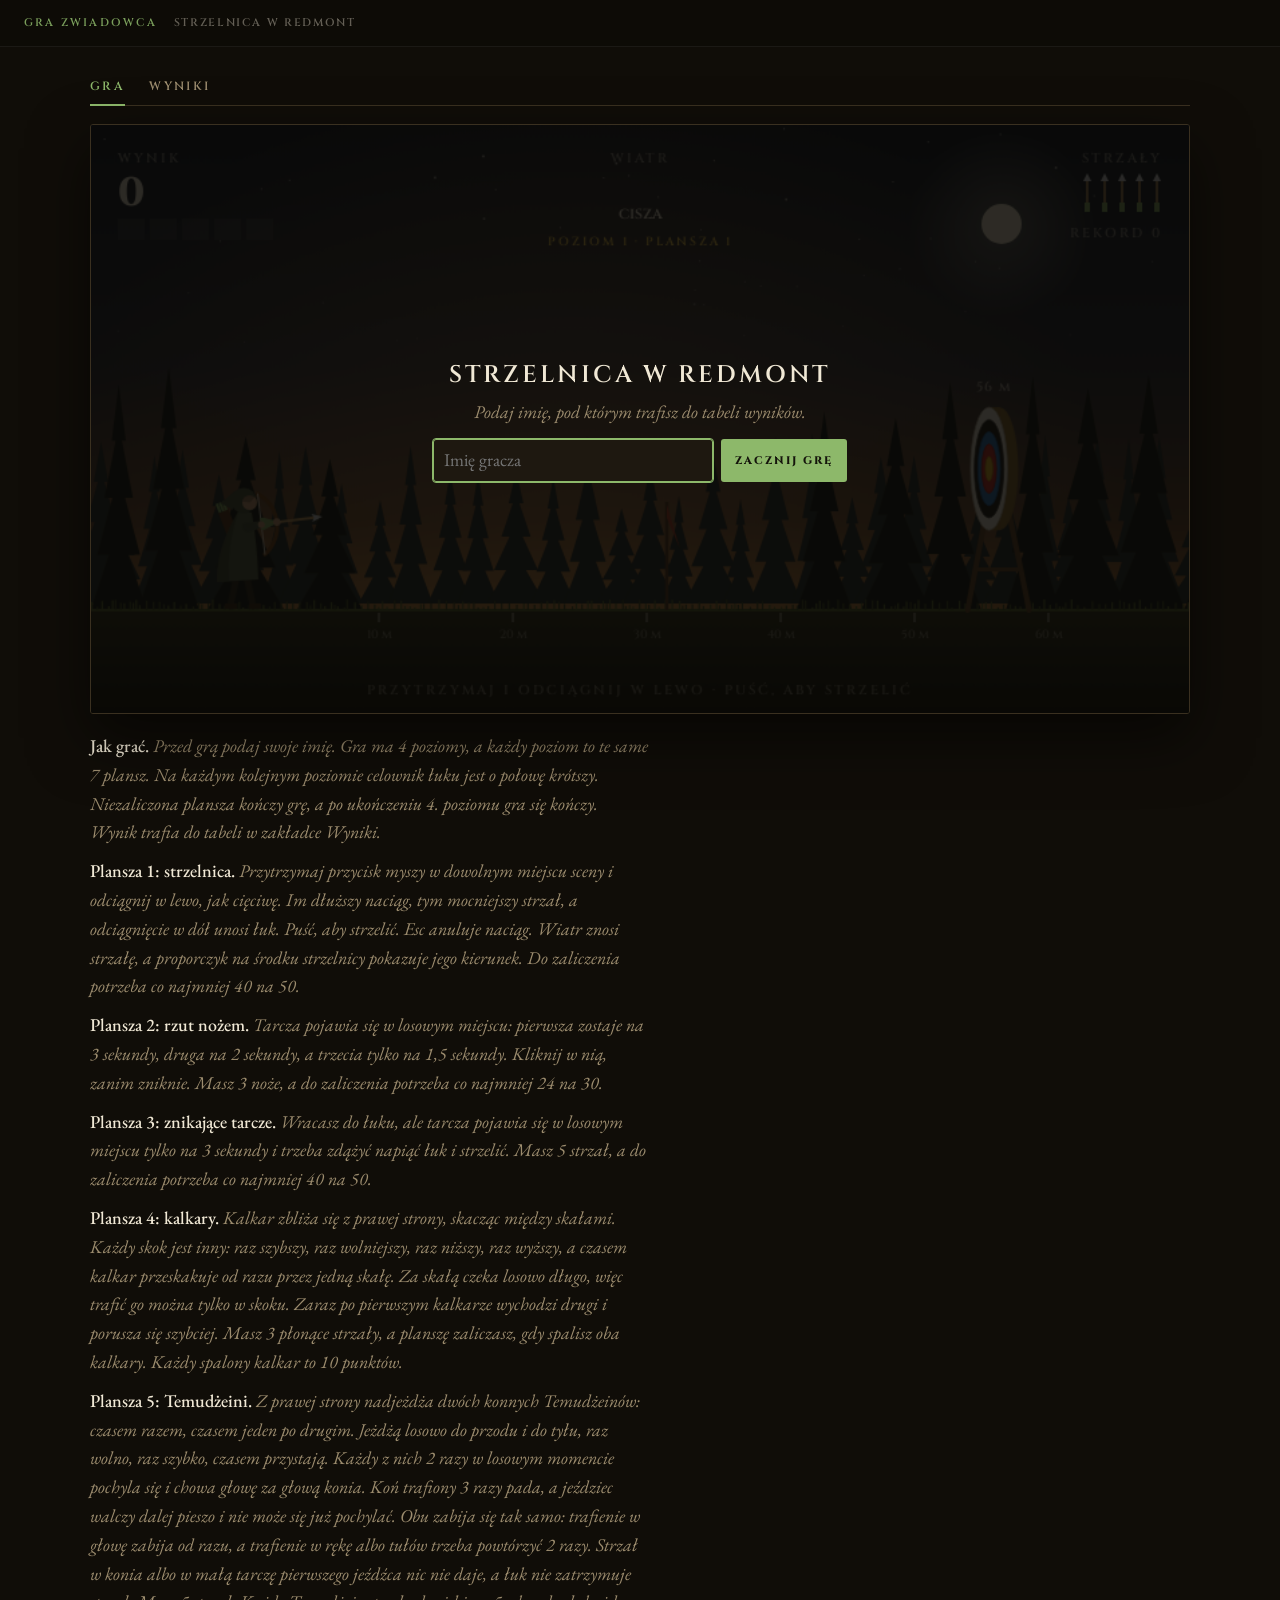
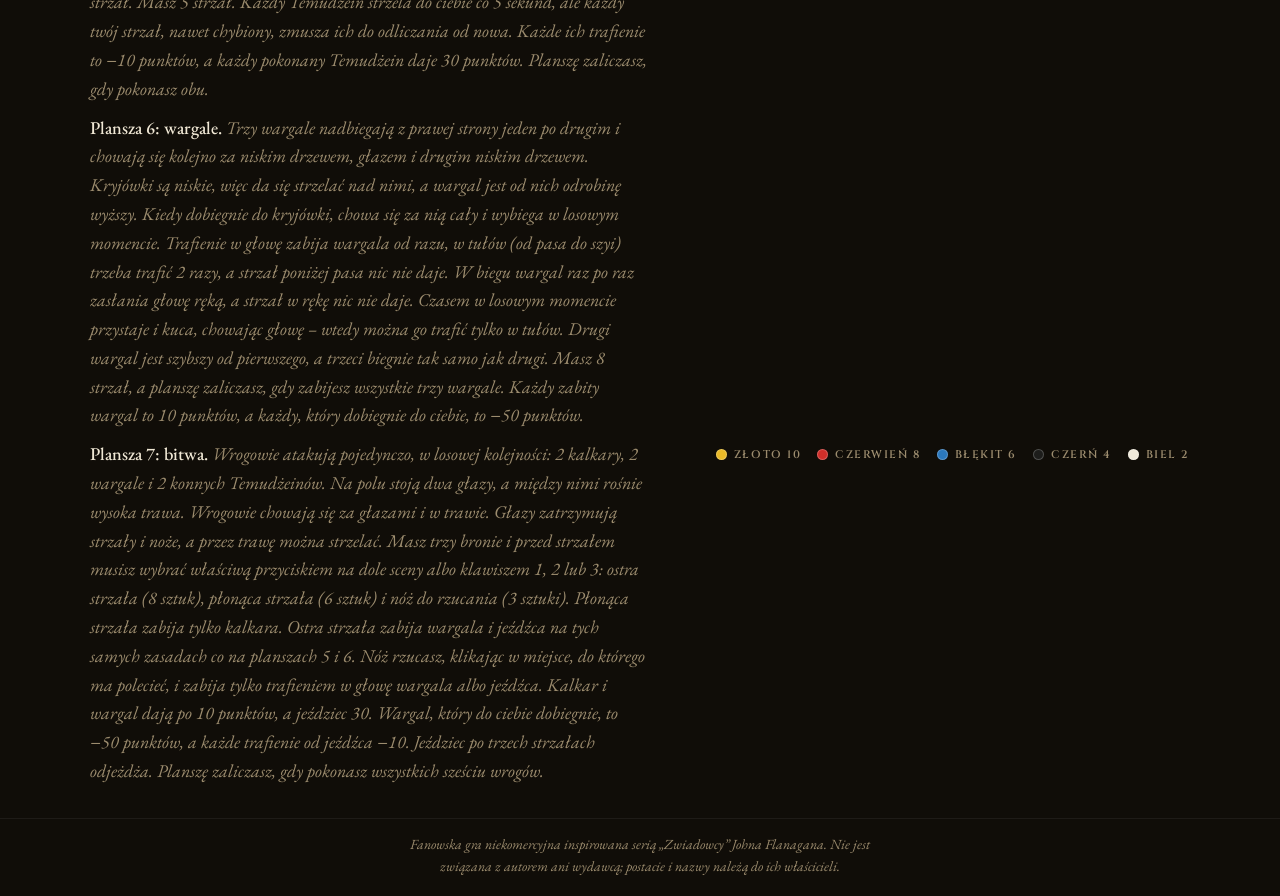
==== commit 7670cc14: "Jeźdźcy: mniejszy łuk, pochylanie, upadek konia i walka pieszo - łuk jeźdźca jest mniejszy i nie zat" ====
--- a/index.html
+++ b/index.html
@@ -270,7 +270,7 @@
     <p><strong>Plansza 2: rzut nożem.</strong> Tarcza pojawia się w losowym miejscu: pierwsza zostaje na 3 sekundy, druga na 2 sekundy, a trzecia tylko na 1,5 sekundy. Kliknij w nią, zanim zniknie. Masz 3 noże, a do zaliczenia potrzeba co najmniej 24 na 30.</p>
     <p><strong>Plansza 3: znikające tarcze.</strong> Wracasz do łuku, ale tarcza pojawia się w losowym miejscu tylko na 3 sekundy i trzeba zdążyć napiąć łuk i strzelić. Masz 5 strzał, a do zaliczenia potrzeba co najmniej 40 na 50.</p>
     <p><strong>Plansza 4: kalkary.</strong> Kalkar zbliża się z prawej strony, skacząc między skałami. Każdy skok jest inny: raz szybszy, raz wolniejszy, raz niższy, raz wyższy, a czasem kalkar przeskakuje od razu przez jedną skałę. Za skałą czeka losowo długo, więc trafić go można tylko w skoku. Zaraz po pierwszym kalkarze wychodzi drugi i porusza się szybciej. Masz 3 płonące strzały, a planszę zaliczasz, gdy spalisz oba kalkary. Każdy spalony kalkar to 10 punktów.</p>
-    <p><strong>Plansza 5: Temudżeini.</strong> Z prawej strony nadjeżdża dwóch konnych Temudżeinów: czasem razem, czasem jeden po drugim. Jeżdżą losowo do przodu i do tyłu, raz wolno, raz szybko, czasem przystają. Obu zabija się tak samo: trafienie w głowę zabija od razu, a trafienie w łuk, rękę albo tułów trzeba powtórzyć 2 razy. Strzał w konia albo w tarczę pierwszego jeźdźca nic nie daje. Masz 5 strzał. Każdy Temudżein strzela do ciebie co 5 sekund, ale każdy twój strzał, nawet chybiony, zmusza ich do odliczania od nowa. Każde ich trafienie to −10 punktów, a każdy pokonany Temudżein daje 30 punktów. Planszę zaliczasz, gdy pokonasz obu.</p>
+    <p><strong>Plansza 5: Temudżeini.</strong> Z prawej strony nadjeżdża dwóch konnych Temudżeinów: czasem razem, czasem jeden po drugim. Jeżdżą losowo do przodu i do tyłu, raz wolno, raz szybko, czasem przystają. Każdy z nich 2 razy w losowym momencie pochyla się i chowa głowę za głową konia. Koń trafiony 3 razy pada, a jeździec walczy dalej pieszo i nie może się już pochylać. Obu zabija się tak samo: trafienie w głowę zabija od razu, a trafienie w rękę albo tułów trzeba powtórzyć 2 razy. Strzał w konia albo w małą tarczę pierwszego jeźdźca nic nie daje, a łuk nie zatrzymuje strzał. Masz 5 strzał. Każdy Temudżein strzela do ciebie co 5 sekund, ale każdy twój strzał, nawet chybiony, zmusza ich do odliczania od nowa. Każde ich trafienie to −10 punktów, a każdy pokonany Temudżein daje 30 punktów. Planszę zaliczasz, gdy pokonasz obu.</p>
     <p><strong>Plansza 6: wargale.</strong> Trzy wargale nadbiegają z prawej strony jeden po drugim i chowają się kolejno za niskim drzewem, głazem i drugim niskim drzewem. Kryjówki są niskie, więc da się strzelać nad nimi, a wargal jest od nich odrobinę wyższy. Kiedy dobiegnie do kryjówki, chowa się za nią cały i wybiega w losowym momencie. Trafienie w głowę zabija wargala od razu, w tułów (od pasa do szyi) trzeba trafić 2 razy, a strzał poniżej pasa nic nie daje. W biegu wargal raz po raz zasłania głowę ręką, a strzał w rękę nic nie daje. Czasem w losowym momencie przystaje i kuca, chowając głowę – wtedy można go trafić tylko w tułów. Drugi wargal jest szybszy od pierwszego, a trzeci biegnie tak samo jak drugi. Masz 8 strzał, a planszę zaliczasz, gdy zabijesz wszystkie trzy wargale. Każdy zabity wargal to 10 punktów, a każdy, który dobiegnie do ciebie, to −50 punktów.</p>
     <p><strong>Plansza 7: bitwa.</strong> Wrogowie atakują pojedynczo, w losowej kolejności: 2 kalkary, 2 wargale i 2 konnych Temudżeinów. Na polu stoją dwa głazy, a między nimi rośnie wysoka trawa. Wrogowie chowają się za głazami i w trawie. Głazy zatrzymują strzały i noże, a przez trawę można strzelać. Masz trzy bronie i przed strzałem musisz wybrać właściwą przyciskiem na dole sceny albo klawiszem 1, 2 lub 3: ostra strzała (8 sztuk), płonąca strzała (6 sztuk) i nóż do rzucania (3 sztuki). Płonąca strzała zabija tylko kalkara. Ostra strzała zabija wargala i jeźdźca na tych samych zasadach co na planszach 5 i 6. Nóż rzucasz, klikając w miejsce, do którego ma polecieć, i zabija tylko trafieniem w głowę wargala albo jeźdźca. Kalkar i wargal dają po 10 punktów, a jeździec 30. Wargal, który do ciebie dobiegnie, to −50 punktów, a każde trafienie od jeźdźca −10. Jeździec po trzech strzałach odjeżdża. Planszę zaliczasz, gdy pokonasz wszystkich sześciu wrogów.</p>
     <ul class="rings" aria-label="Punktacja tarczy">
@@ -1016,7 +1016,7 @@
 
 // Punkty postaci liczone od pozycji konia; jeździec patrzy w lewo, na Willa.
 function riderGeo(r) {
-  const x = r.x, y = GY + r.bob, p = r.pull;
+  const x = r.x, y = GY + r.bob + riderOff(r), p = r.pull;
   return {
     hip: { x: x + 2, y: y - 68 },
     head: { x: x - 3, y: y - 108, r: 8 },
@@ -1029,6 +1029,24 @@
   };
 }
 
+// Pochylenie: jeździec 2 razy w losowym momencie kładzie się na szyi konia, chowając głowę za głową konia.
+// Górna część ciała obraca się wokół biodra o kąt RIDER_LEAN * r.lean (r.lean od 0 do 1).
+const RIDER_LEAN = -1.25, DUCKS = 2;
+// Koń trafiony HORSE_HITS razy pada, a jeździec zeskakuje i walczy pieszo (o FOOT_DROP px niżej).
+const HORSE_HITS = 3, FOOT_DROP = 32;
+function riderOff(r) { return FOOT_DROP * (r.drop || 0); }
+function riderHip(r) { return { x: r.x + 2, y: GY + r.bob + riderOff(r) - 68 }; }
+// Punkt sceny przeliczony na pozycję w niepochylonej postaci (do trafień i wbitych strzał).
+function unlean(r, px, py) {
+  if (!r.lean) return { x: px, y: py };
+  const h = riderHip(r), a = -RIDER_LEAN * r.lean, c = Math.cos(a), sn = Math.sin(a), dx = px - h.x, dy = py - h.y;
+  return { x: h.x + c * dx - sn * dy, y: h.y + sn * dx + c * dy };
+}
+function inHorseFront(r, px, py) {
+  const x = r.x, y = GY + r.bob;
+  return segDist(px, py, { x: x - 24, y: y - 58 }, { x: x - 45, y: y - 82 }) <= 9 || Math.hypot(px - (x - 56), py - (y - 79)) <= 11;
+}
+
 function segDist(px, py, a, b) {
   const dx = b.x - a.x, dy = b.y - a.y, l2 = dx * dx + dy * dy;
   const t = l2 ? Math.max(0, Math.min(1, ((px - a.x) * dx + (py - a.y) * dy) / l2)) : 0;
@@ -1041,31 +1059,39 @@
 }
 
 // Co trafiła strzała w punkcie (px, py). Obaj jeźdźcy mają te same zasady:
-// głowa zabija od razu, łuk, ręka i tułów zabijają po 2 trafieniach, koń i tarcza nic nie dają.
-// passBow: nóż przelatuje obok cienkiego łuku (jeździec trzyma go tuż przed twarzą).
-function classifyHit(r, px, py, passBow = false) {
-  const g = riderGeo(r), x = r.x, y = GY + r.bob, b = g.bowHand;
+// głowa zabija od razu, ręka i tułów zabijają po 2 trafieniach, koń i tarcza nic nie dają.
+// Łuk niczego nie zatrzymuje: strzała i nóż przelatują przez niego.
+// Łuk jeźdźca (tylko rysunek): punkty względem dłoni, przeskalowane przez RIDER_BOW.
+const RIDER_BOW = 0.8;
+function rbp(b, dx, dy) { return { x: b.x + dx * RIDER_BOW, y: b.y + dy * RIDER_BOW }; }
+
+function classifyHit(r, px, py) {
+  // Pochylony jeździec jest za szyją i głową konia, więc najpierw trafia się konia.
+  if (!r.foot && r.lean > 0.3 && inHorseFront(r, px, py)) return 'horse';
+  const g = riderGeo(r), x = r.x, y = GY + r.bob, b = g.bowHand, real = { x: px, y: py };
+  ({ x: px, y: py } = unlean(r, px, py));
   if (Math.hypot(px - g.head.x, py - g.head.y) <= g.head.r) return 'head';
   if (r.kind === 1 && Math.hypot(px - g.shield.x, py - g.shield.y) <= g.shield.r + 1) return 'shield';
   if (segDist(px, py, g.shoulder, b) <= 4.5 || segDist(px, py, g.shoulder, g.elbow) <= 4.5 ||
       segDist(px, py, g.elbow, g.drawHand) <= 4.5) return 'arm';
-  // Łuk to cienka krzywa (jak na rysunku), żeby nie zasłaniał głowy przed nożem i strzałą.
-  const bend = 7 + 4 * r.pull, bow = [
-    { x: b.x + 5, y: b.y - 19 }, { x: b.x - bend + 4, y: b.y - 8 }, { x: b.x - bend, y: b.y },
-    { x: b.x - bend + 4, y: b.y + 8 }, { x: b.x + 5, y: b.y + 19 },
-  ];
-  if (!passBow) for (let i = 1; i < bow.length; i++) if (segDist(px, py, bow[i - 1], bow[i]) <= 3) return 'bow';
   if (inEllipse(px, py, g.torso.x, g.torso.y, g.torso.rx, g.torso.ry)) return 'body';
+  // Pieszo: nogi nic nie dają, a leżący koń już nie zatrzymuje strzał.
+  if (r.foot) {
+    const h = g.hip;
+    return segDist(px, py, h, { x: h.x - 6, y: h.y + 36 }) <= 4 || segDist(px, py, h, { x: h.x + 6, y: h.y + 36 }) <= 4 ? 'legs' : null;
+  }
+  ({ x: px, y: py } = real);
   if (inEllipse(px, py, x, y - 52, 42, 19) || segDist(px, py, { x: x - 26, y: y - 60 }, { x: x - 47, y: y - 84 }) <= 9 ||
       Math.hypot(px - (x - 56), py - (y - 80)) <= 10 || (px > x - 36 && px < x + 36 && py > y - 42 && py <= GY)) return 'horse';
   return null;
 }
 
-const WOUND_TEXT = { arm: 'W rękę! Jeszcze 1 trafienie', bow: 'W łuk! Jeszcze 1 trafienie', body: 'W tułów! Jeszcze 1 trafienie' };
+const WOUND_TEXT = { arm: 'W rękę! Jeszcze 1 trafienie', body: 'W tułów! Jeszcze 1 trafienie' };
 
 function riderHitText(r, what, kill) {
   if (kill) return `${what === 'head' ? 'Strzał w głowę!' : 'Jeździec powalony!'} +${KILL_PTS}`;
   if (what === 'shield') return 'W tarczę';
+  if (what === 'legs') return 'W nogę';
   if (what === 'horse') return r.kind === 1 ? 'W pancerz konia' : 'W konia';
   return WOUND_TEXT[what];
 }
@@ -1095,7 +1121,27 @@
   popup.text = riderHitText(r, what, kill);
   arrow.inKal = true;
   if (kill) { r.dead = true; r.fall = 0; r.pull = 0; }
-  r.stuck.push({ dx: x - r.x, dy: y - r.bob, ang: Math.atan2(a.vy, a.vx), horse: what === 'horse' });
+  // Strzała w ciele pochylonego jeźdźca wbija się w niepochyloną postać i potem pochyla razem z nim.
+  const horse = what === 'horse', u = horse ? { x, y } : unlean(r, x, y);
+  r.stuck.push({
+    dx: u.x - r.x, dy: u.y - r.bob - (horse ? 0 : riderOff(r)),
+    ang: Math.atan2(a.vy, a.vx) - (horse ? 0 : RIDER_LEAN * r.lean), horse,
+  });
+  if (horse && !kill) horseHit(r);
+}
+
+// Trzecie trafienie w konia: koń pada, jeździec zeskakuje i dalej strzela, ale już się nie chowa.
+function horseHit(r) {
+  if (++r.horseHits < HORSE_HITS) { popup.text += ` (${r.horseHits}/${HORSE_HITS})`; return; }
+  r.foot = true;
+  r.hx = r.x;
+  r.hfall = 0;
+  r.drop = 0;
+  r.duck = null;
+  r.lean = 0;
+  r.ducks = 0;
+  r.pause = 0;
+  popup.text = 'Koń pada! Jeździec walczy pieszo';
 }
 
 // Nowy cel jazdy: losowo do przodu albo do tyłu, z losową prędkością, czasem z postojem.
@@ -1103,7 +1149,7 @@
 function pickRiderGoal(r) {
   for (let k = 0; k < 12; k++) {
     r.goal = 430 + Math.random() * 330;
-    if (riders.every(o => o === r || o.dead || (Math.abs(r.goal - o.goal) > 130 && Math.abs(r.goal - o.x) > 60))) break;
+    if (riders.every(o => o === r || o.dead || (o.foot && Math.abs(r.goal - o.x) > 60) || (Math.abs(r.goal - o.goal) > 130 && Math.abs(r.goal - o.x) > 60))) break;
   }
   r.sp = 0.4 + Math.random() * 1.8;
   r.pause = Math.random() < 0.4 ? 20 + Math.floor(Math.random() * 80) : 0;
@@ -1113,6 +1159,8 @@
   return {
     kind, delay, x: W + 90 + (kind - 1) * 70, goal: 600 + Math.random() * 150, sp: 2.2, pause: 0,
     t: 0, bob: 0, timer: ENEMY_EVERY + (kind - 1) * 70, pull: 0, dead: false, fall: 0, hits: 0, stuck: [],
+    lean: 0, ducks: DUCKS, duck: null, duckIn: 90 + Math.floor(Math.random() * 500),
+    horseHits: 0, foot: false, hx: 0, hfall: 0, drop: 0,
   };
 }
 
@@ -1173,17 +1221,45 @@
 
 function updateRider(r) {
   if (r.delay > 0) { r.delay--; return; }
+  if (r.foot) r.hfall++;
   if (r.dead) { r.fall++; return; }
-  if (r.pause > 0) r.pause--;
-  else {
-    const dx = r.goal - r.x;
-    if (Math.abs(dx) <= r.sp) { r.x = r.goal; pickRiderGoal(r); }
-    else { r.x += Math.sign(dx) * r.sp; r.t += r.sp; }
-  }
-  r.bob = calm ? 0 : -Math.abs(Math.sin(r.t * 0.09)) * 2.5;
+  if (r.foot) {
+    // Pieszo stoi w miejscu, w którym padł koń.
+    r.drop = Math.min(1, r.drop + 1 / 20);
+    r.bob = 0;
+  } else {
+    if (r.pause > 0) r.pause--;
+    else {
+      const dx = r.goal - r.x;
+      if (Math.abs(dx) <= r.sp) { r.x = r.goal; pickRiderGoal(r); }
+      else { r.x += Math.sign(dx) * r.sp; r.t += r.sp; }
+    }
+    r.bob = calm ? 0 : -Math.abs(Math.sin(r.t * 0.09)) * 2.5;
+    updateDuck(r);
+  }
   if (phase === 'over') { r.pull = 0; return; }
   if (--r.timer <= 0) { enemyShoot(r); r.fired = (r.fired || 0) + 1; r.timer = ENEMY_EVERY; }
   r.pull = Math.max(0, Math.min(1, (45 - r.timer) / 45));
+}
+
+// Pochylenie: 12 klatek w dół, losowe trzymanie, 12 klatek w górę. Nigdy w trakcie naciągania łuku.
+function updateDuck(r) {
+  const d = r.duck;
+  if (d) {
+    if (d.stage === 'down') { r.lean = Math.min(1, r.lean + 1 / 12); if (r.lean >= 1) d.stage = 'hold'; }
+    else if (d.stage === 'hold') { if (--d.hold <= 0) d.stage = 'up'; }
+    else { r.lean = Math.max(0, r.lean - 1 / 12); if (r.lean <= 0) r.duck = null; }
+    // Przed strzałem musi się wyprostować.
+    if (r.duck && d.stage !== 'up' && r.timer < 60) d.stage = 'up';
+    return;
+  }
+  if (r.ducks <= 0 || phase === 'over') return;
+  if (--r.duckIn > 0) return;
+  const hold = 40 + Math.floor(Math.random() * 70);
+  if (r.timer < hold + 90) { r.duckIn = 20; return; }
+  r.ducks--;
+  r.duck = { stage: 'down', hold };
+  r.duckIn = 120 + Math.floor(Math.random() * 400);
 }
 
 function updateLevel5() {
@@ -1219,14 +1295,7 @@
   // Tułów, szyja i głowa.
   ctx.fillStyle = coat;
   ctx.beginPath(); ctx.ellipse(x, y - 54, 38, 16, 0, 0, Math.PI * 2); ctx.fill();
-  ctx.strokeStyle = coat;
-  ctx.lineWidth = 17;
-  ctx.beginPath(); ctx.moveTo(x - 24, y - 58); ctx.lineTo(x - 45, y - 82); ctx.stroke();
-  ctx.beginPath(); ctx.ellipse(x - 56, y - 79, 12.5, 6.5, 0.55, 0, Math.PI * 2); ctx.fill();
-  ctx.fillStyle = '#2a1c12';
-  ctx.beginPath(); ctx.moveTo(x - 46, y - 89); ctx.lineTo(x - 43, y - 98); ctx.lineTo(x - 40, y - 88); ctx.closePath(); ctx.fill();
-  ctx.fillStyle = '#111';
-  ctx.beginPath(); ctx.arc(x - 60, y - 81, 1.4, 0, Math.PI * 2); ctx.fill();
+  drawHorseFront(r);
   if (r.kind === 2) {
     // Koń drugiego jeźdźca jest bez pancerza: tylko filcowa derka pod siodłem.
     ctx.fillStyle = '#4f5a3a';
@@ -1237,16 +1306,7 @@
     ctx.fillRect(x - 18, y - 49, 36, 2);
     return;
   }
-  // Opancerzenie: nagłowie, płyty na szyi i kropierz z łusek na tułowiu.
-  ctx.fillStyle = '#8a9096';
-  ctx.beginPath(); ctx.moveTo(x - 47, y - 88); ctx.lineTo(x - 66, y - 78); ctx.lineTo(x - 63, y - 73); ctx.lineTo(x - 48, y - 80); ctx.closePath(); ctx.fill();
-  for (let i = 0; i < 4; i++) {
-    const t = i / 3, cx = x - 26 - 18 * t, cy = y - 61 - 21 * t;
-    ctx.fillStyle = i % 2 ? '#7d848a' : '#949ba1';
-    ctx.save(); ctx.translate(cx, cy); ctx.rotate(-0.85);
-    ctx.fillRect(-5, -9, 10, 18);
-    ctx.restore();
-  }
+  // Kropierz z łusek na tułowiu.
   ctx.fillStyle = '#7a2c1f';
   ctx.beginPath();
   ctx.moveTo(x - 38, y - 66); ctx.quadraticCurveTo(x, y - 74, x + 38, y - 64);
@@ -1265,16 +1325,52 @@
   }
 }
 
+// Szyja i głowa konia (u konia jeźdźca 1 z pancerzem). Rysowane drugi raz nad pochylonym jeźdźcem.
+function drawHorseFront(r) {
+  const x = r.x, y = GY + r.bob, coat = r.kind === 1 ? '#5a3a24' : '#3d2c22';
+  ctx.lineCap = 'round';
+  ctx.fillStyle = coat;
+  ctx.strokeStyle = coat;
+  ctx.lineWidth = 17;
+  ctx.beginPath(); ctx.moveTo(x - 24, y - 58); ctx.lineTo(x - 45, y - 82); ctx.stroke();
+  ctx.beginPath(); ctx.ellipse(x - 56, y - 79, 12.5, 6.5, 0.55, 0, Math.PI * 2); ctx.fill();
+  ctx.fillStyle = '#2a1c12';
+  ctx.beginPath(); ctx.moveTo(x - 46, y - 89); ctx.lineTo(x - 43, y - 98); ctx.lineTo(x - 40, y - 88); ctx.closePath(); ctx.fill();
+  ctx.fillStyle = '#111';
+  ctx.beginPath(); ctx.arc(x - 60, y - 81, 1.4, 0, Math.PI * 2); ctx.fill();
+  if (r.kind === 2) return;
+  // Opancerzenie: nagłowie i płyty na szyi.
+  ctx.fillStyle = '#8a9096';
+  ctx.beginPath(); ctx.moveTo(x - 47, y - 88); ctx.lineTo(x - 66, y - 78); ctx.lineTo(x - 63, y - 73); ctx.lineTo(x - 48, y - 80); ctx.closePath(); ctx.fill();
+  for (let i = 0; i < 4; i++) {
+    const t = i / 3, cx = x - 26 - 18 * t, cy = y - 61 - 21 * t;
+    ctx.fillStyle = i % 2 ? '#7d848a' : '#949ba1';
+    ctx.save(); ctx.translate(cx, cy); ctx.rotate(-0.85);
+    ctx.fillRect(-5, -9, 10, 18);
+    ctx.restore();
+  }
+}
+
 function drawRiderBody(r) {
   const g = riderGeo(r);
   ctx.lineCap = 'round';
   ctx.lineJoin = 'round';
-  // Noga w strzemieniu.
   ctx.strokeStyle = '#2b2a2e';
   ctx.lineWidth = 6;
-  ctx.beginPath(); ctx.moveTo(g.hip.x, g.hip.y); ctx.lineTo(g.hip.x - 10, g.hip.y + 12); ctx.lineTo(g.hip.x - 6, g.hip.y + 26); ctx.stroke();
   ctx.fillStyle = '#1a1714';
-  ctx.fillRect(g.hip.x - 12, g.hip.y + 24, 10, 4);
+  if (r.foot) {
+    // Pieszo: dwie nogi na ziemi (przy odchodzeniu w kroku).
+    const sw = r.leaving && !r.dead ? Math.sin(r.t * 0.15) * 7 : 0;
+    for (const k of [-1, 1]) {
+      const fx = g.hip.x + k * 6 + k * sw;
+      ctx.beginPath(); ctx.moveTo(g.hip.x, g.hip.y); ctx.lineTo(fx, g.hip.y + 34); ctx.stroke();
+      ctx.fillRect(fx - 6, g.hip.y + 33, 9, 4);
+    }
+  } else {
+    // Noga w strzemieniu.
+    ctx.beginPath(); ctx.moveTo(g.hip.x, g.hip.y); ctx.lineTo(g.hip.x - 10, g.hip.y + 12); ctx.lineTo(g.hip.x - 6, g.hip.y + 26); ctx.stroke();
+    ctx.fillRect(g.hip.x - 12, g.hip.y + 24, 10, 4);
+  }
   const light = r.kind === 2, cloth = light ? '#7a5634' : '#2f4a6a';
   // Tułów: jeździec 1 w zbroi łuskowej, jeździec 2 w skórzanym kaftanie. Do tego pas.
   ctx.fillStyle = cloth;
@@ -1340,13 +1436,15 @@
   ctx.strokeStyle = '#4a2c14';
   ctx.lineWidth = 2.5;
   ctx.beginPath();
-  ctx.moveTo(b.x + 5, b.y - 19); ctx.quadraticCurveTo(b.x - 2, b.y - 16, b.x - bend + 4, b.y - 8);
-  ctx.quadraticCurveTo(b.x - bend, b.y, b.x - bend + 4, b.y + 8);
-  ctx.quadraticCurveTo(b.x - 2, b.y + 16, b.x + 5, b.y + 19);
+  const P = (dx, dy) => rbp(b, dx, dy), top = P(5, -19), bot = P(5, 19);
+  const q = (c, e) => { const C = P(...c), E = P(...e); ctx.quadraticCurveTo(C.x, C.y, E.x, E.y); };
+  ctx.moveTo(top.x, top.y); q([-2, -16], [-bend + 4, -8]);
+  q([-bend, 0], [-bend + 4, 8]);
+  q([-2, 16], [5, 19]);
   ctx.stroke();
   ctx.strokeStyle = 'rgba(240,232,213,.75)';
   ctx.lineWidth = 0.9;
-  ctx.beginPath(); ctx.moveTo(b.x + 5, b.y - 19); ctx.lineTo(g.drawHand.x, g.drawHand.y); ctx.lineTo(b.x + 5, b.y + 19); ctx.stroke();
+  ctx.beginPath(); ctx.moveTo(top.x, top.y); ctx.lineTo(g.drawHand.x, g.drawHand.y); ctx.lineTo(bot.x, bot.y); ctx.stroke();
   if (!r.dead && phase !== 'over') {
     ctx.save();
     ctx.translate(g.drawHand.x - ARROW_LEN, g.drawHand.y);
@@ -1359,30 +1457,52 @@
 }
 
 function drawStuckArrows(r, onHorse) {
+  const bx = onHorse && r.foot ? r.hx : r.x, by = onHorse ? (r.foot ? 0 : r.bob) : r.bob + riderOff(r);
   for (const s of r.stuck) {
     if (s.horse !== onHorse) continue;
     ctx.save();
-    ctx.translate(r.x + s.dx, s.dy + r.bob);
+    ctx.translate(bx + s.dx, s.dy + by);
     ctx.rotate(s.ang);
     drawArrowShape(true);
     ctx.restore();
   }
 }
 
+// Padły koń wali się przodem w ziemię i po chwili znika.
+function drawFallenHorse(r) {
+  if (r.hfall > 90) return;
+  const u = Math.min(1, r.hfall / 30), h = { ...r, x: r.hx, bob: 0, dead: true };
+  ctx.save();
+  ctx.globalAlpha = r.hfall > 35 ? Math.max(0, 1 - (r.hfall - 35) / 55) : 1;
+  ctx.beginPath(); ctx.rect(0, 0, W, GY + 3); ctx.clip();
+  ctx.translate(r.hx + 30, GY + u * 10);
+  ctx.rotate(-u * 0.45);
+  ctx.translate(-(r.hx + 30), -GY);
+  drawHorse(h);
+  drawStuckArrows(h, true);
+  ctx.restore();
+}
+
 function drawRider(r) {
-  drawHorse(r);
-  drawStuckArrows(r, true);
+  if (r.foot) drawFallenHorse(r);
+  else { drawHorse(r); drawStuckArrows(r, true); }
   ctx.save();
   if (r.dead) {
     // Jeździec spada z konia do tyłu i znika.
     const u = Math.min(1, r.fall / 40), g = riderGeo(r);
     if (r.fall > 90) ctx.globalAlpha = Math.max(0, 1 - (r.fall - 90) / 40);
-    ctx.translate(g.hip.x + u * 24, g.hip.y + u * u * 50);
+    ctx.translate(g.hip.x + u * 24, g.hip.y + u * u * (r.foot ? 22 : 50));
     ctx.rotate(u * 1.45);
     ctx.translate(-g.hip.x, -g.hip.y);
   }
+  if (r.lean > 0) {
+    const h = riderHip(r);
+    ctx.translate(h.x, h.y); ctx.rotate(RIDER_LEAN * r.lean); ctx.translate(-h.x, -h.y);
+  }
   if (!r.dead || r.fall < 130) { drawRiderBody(r); drawStuckArrows(r, false); }
   ctx.restore();
+  // Pochylony jeździec chowa się za szyją i głową konia.
+  if (r.lean > 0 && !r.dead && !r.foot) { drawHorseFront(r); drawStuckArrows(r, true); }
   if (!r.dead && !r.leaving && phase !== 'over') {
     const g = riderGeo(r), frac = r.timer / ENEMY_EVERY, urgent = r.timer < 90, w = 56, y = g.head.y - 30 - (r.kind - 1) * 18;
     ctx.fillStyle = 'rgba(240,232,213,.15)';
@@ -1834,9 +1954,12 @@
   } else {
     const r = riders[0];
     if (r.leaving) {
-      r.x += 2.6;
-      r.t += 2.6;
+      const sp = r.foot ? 1.2 : 2.6;
+      r.x += sp;
+      r.t += sp;
+      if (r.foot) { r.hfall++; r.drop = 1; }
       r.pull = 0;
+      r.lean = Math.max(0, r.lean - 1 / 12);
       r.bob = calm ? 0 : -Math.abs(Math.sin(r.t * 0.09)) * 2.5;
       if (r.x > W + 100) { riders = []; foeDone('escaped'); }
       return;
@@ -1996,7 +2119,7 @@
     {
       for (const r of riders) {
         if (r.dead || r.leaving) continue;
-        const what = classifyHit(r, x, y, true);
+        const what = classifyHit(r, x, y);
         if (what === 'head') {
           r.dead = true;
           r.fall = 0;
@@ -2645,7 +2768,7 @@
     : level === 6
     ? (phase === 'ready' ? 'GŁOWA ZABIJA OD RAZU · TUŁÓW 2 RAZY · RĘKA I NOGI NIC' : phase === 'noarrows' ? 'BRAK STRZAŁ · WARGALE NADCHODZĄ' : '')
     : level === 5
-    ? (phase === 'ready' ? 'GŁOWA ZABIJA OD RAZU · ŁUK, RĘKA, TUŁÓW 2 RAZY · KOŃ I TARCZA NIC' : '')
+    ? (phase === 'ready' ? 'GŁOWA ZABIJA OD RAZU · RĘKA, TUŁÓW 2 RAZY · KOŃ PADA PO 3 · TARCZA NIC' : '')
     : level === 4
     ? (phase === 'ready' ? 'KALKAR SKACZE MIĘDZY SKAŁAMI · TRAF GO W SKOKU' : '')
     : level === 3
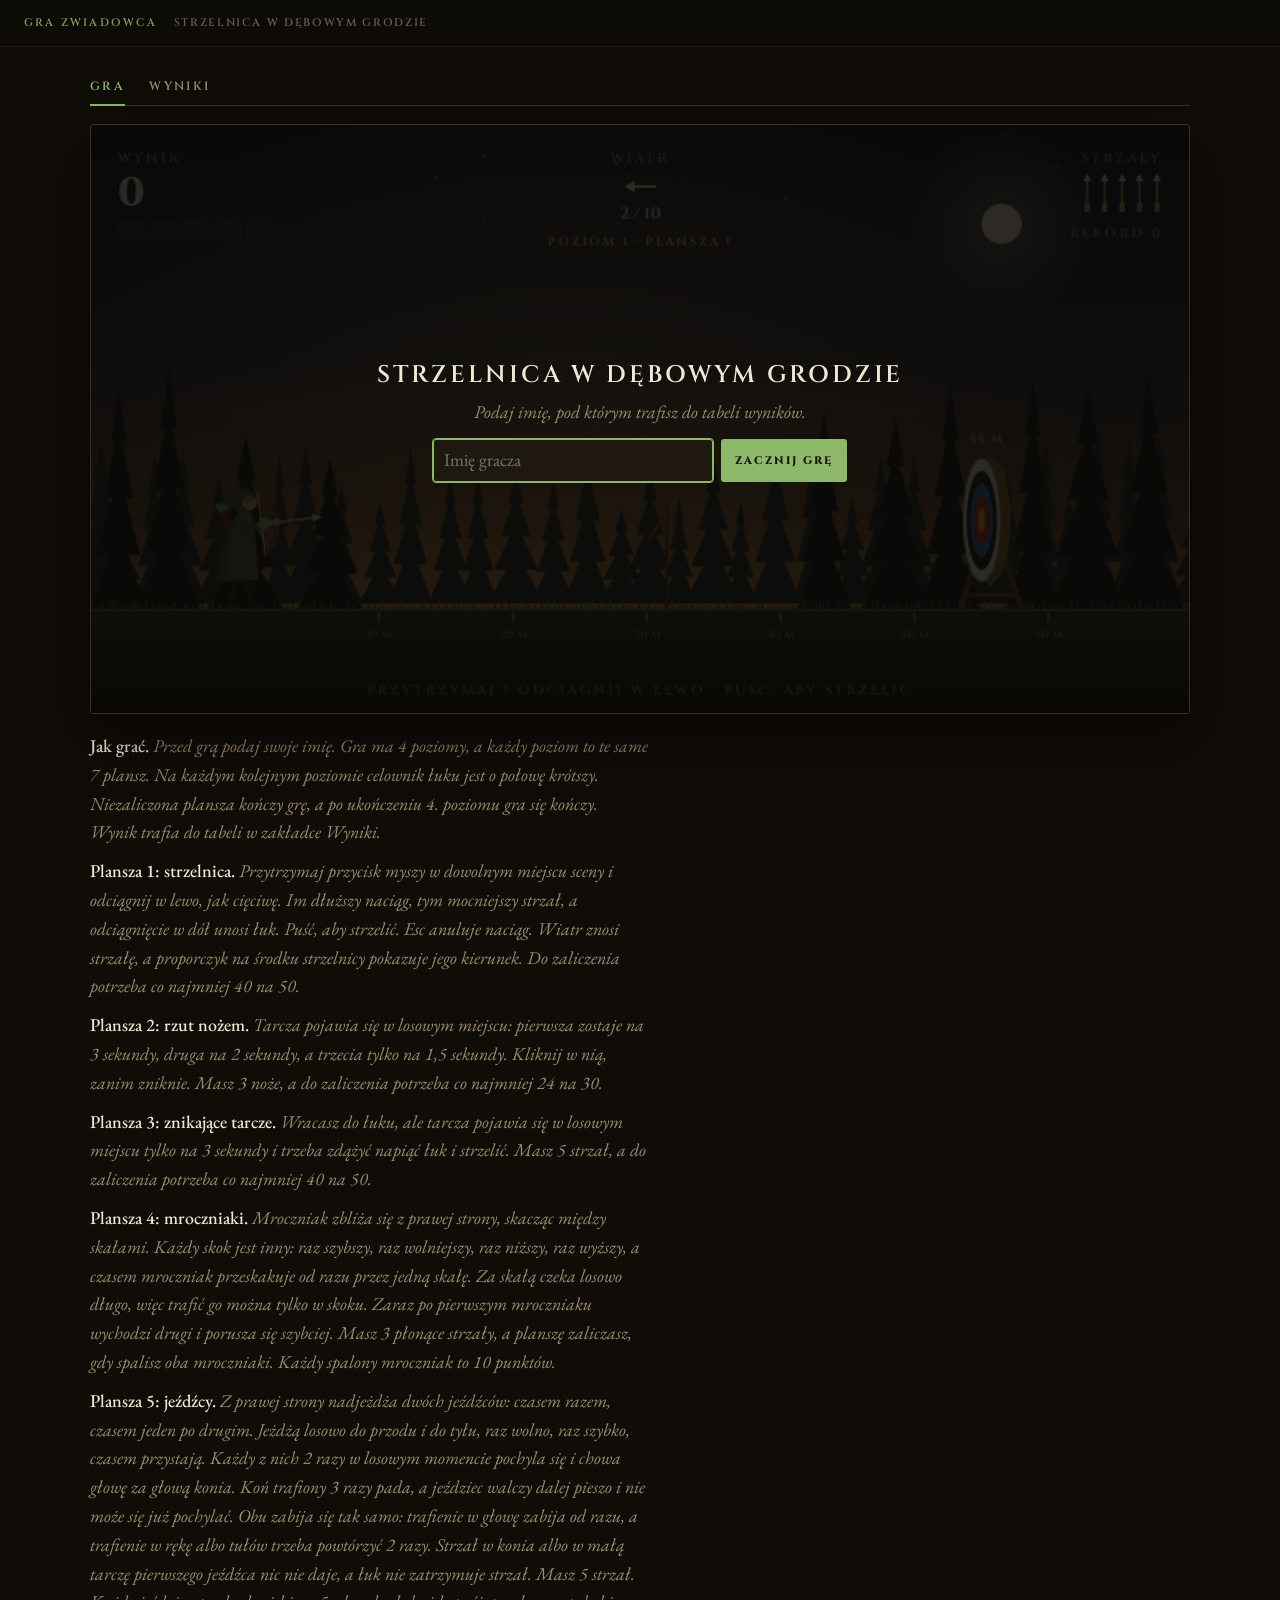
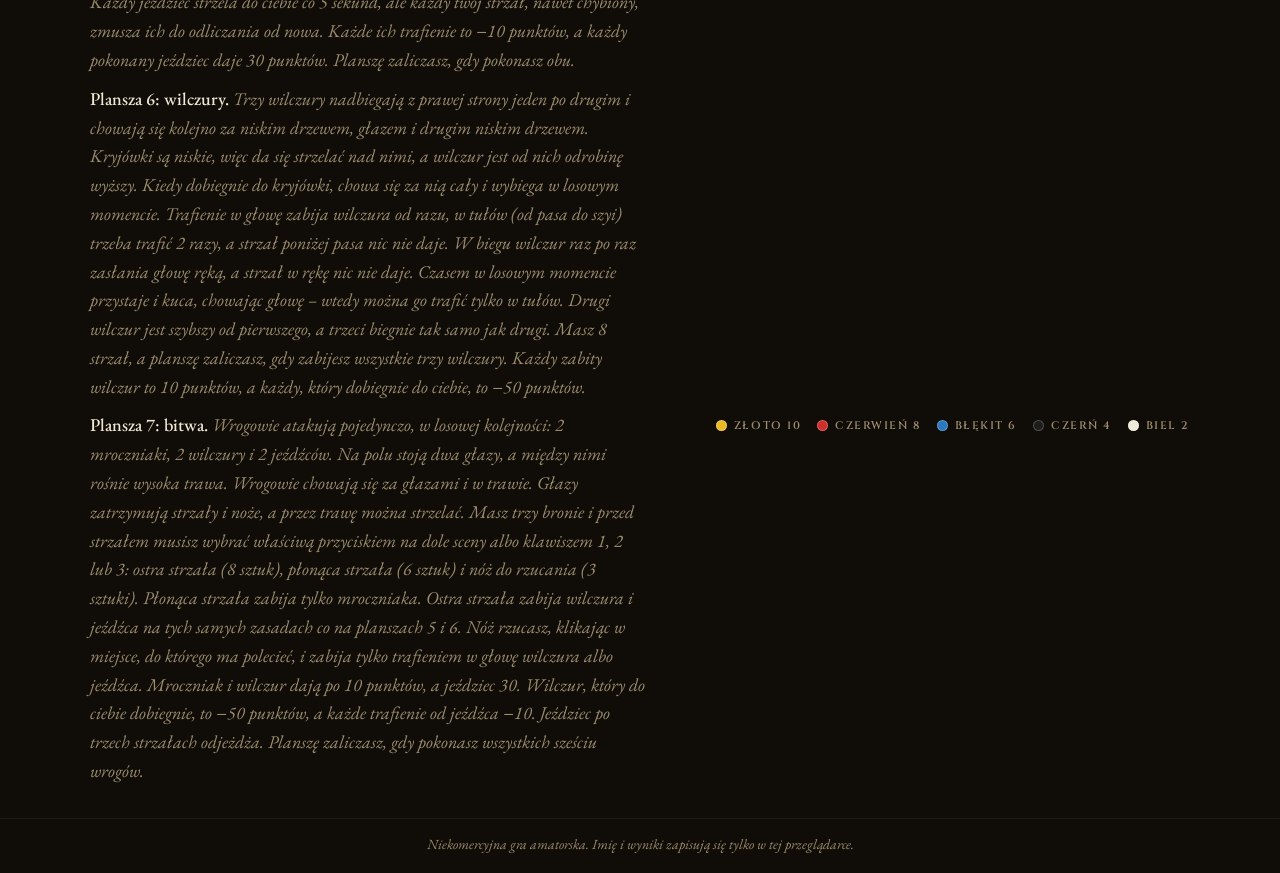
==== commit f9005e74: "Własne nazwy zamiast nazw z serii „Zwiadowcy” Temudżeini → jeźdźcy, kalkary → mroczniaki, wargale → " ====
--- a/index.html
+++ b/index.html
@@ -4,7 +4,7 @@
 <meta charset="utf-8">
 <meta name="viewport" content="width=device-width, initial-scale=1, viewport-fit=cover">
 <title>Gra Zwiadowca</title>
-<meta name="description" content="Gra Zwiadowca – sprawdź swoje oko na strzelnicy w Redmont: strzelaj z łuku, rzucaj nożem, pal kalkary płonącymi strzałami, zmierz się z Temudżeinami, powstrzymaj wargale i wygraj bitwę.">
+<meta name="description" content="Gra Zwiadowca – sprawdź swoje oko na strzelnicy w Dębowym Grodzie: strzelaj z łuku, rzucaj nożem, pal mroczniaki płonącymi strzałami, zmierz się z jeźdźcami, powstrzymaj wilczury i wygraj bitwę.">
 <link rel="icon" href="favicon.svg" type="image/svg+xml">
 <link rel="preload" href="fonts/cinzel-latin.woff2" as="font" type="font/woff2" crossorigin>
 <link rel="stylesheet" href="fonts/fonts.css">
@@ -229,7 +229,7 @@
 
 <nav class="topnav">
   <a href="index.html">Gra Zwiadowca</a>
-  <span class="topnav-title">Strzelnica w Redmont</span>
+  <span class="topnav-title">Strzelnica w Dębowym Grodzie</span>
 </nav>
 
 <main class="stage">
@@ -241,7 +241,7 @@
     <canvas id="scena" role="img" aria-label="Strzelnica: łucznik w kapturze po lewej, tarcza po prawej. Przytrzymaj przycisk myszy, odciągnij w lewo i puść, aby strzelić."></canvas>
     <div class="overlay" id="name-overlay">
       <form class="panel" id="name-form">
-        <h2>Strzelnica w Redmont</h2>
+        <h2>Strzelnica w Dębowym Grodzie</h2>
         <p>Podaj imię, pod którym trafisz do tabeli wyników.</p>
         <div class="name-row">
           <input id="name-input" name="gracz" maxlength="16" autocomplete="nickname" placeholder="Imię gracza" aria-label="Imię gracza" required>
@@ -269,10 +269,10 @@
     <p><strong>Plansza 1: strzelnica.</strong> Przytrzymaj przycisk myszy w dowolnym miejscu sceny i odciągnij w lewo, jak cięciwę. Im dłuższy naciąg, tym mocniejszy strzał, a odciągnięcie w dół unosi łuk. Puść, aby strzelić. Esc anuluje naciąg. Wiatr znosi strzałę, a proporczyk na środku strzelnicy pokazuje jego kierunek. Do zaliczenia potrzeba co najmniej 40 na 50.</p>
     <p><strong>Plansza 2: rzut nożem.</strong> Tarcza pojawia się w losowym miejscu: pierwsza zostaje na 3 sekundy, druga na 2 sekundy, a trzecia tylko na 1,5 sekundy. Kliknij w nią, zanim zniknie. Masz 3 noże, a do zaliczenia potrzeba co najmniej 24 na 30.</p>
     <p><strong>Plansza 3: znikające tarcze.</strong> Wracasz do łuku, ale tarcza pojawia się w losowym miejscu tylko na 3 sekundy i trzeba zdążyć napiąć łuk i strzelić. Masz 5 strzał, a do zaliczenia potrzeba co najmniej 40 na 50.</p>
-    <p><strong>Plansza 4: kalkary.</strong> Kalkar zbliża się z prawej strony, skacząc między skałami. Każdy skok jest inny: raz szybszy, raz wolniejszy, raz niższy, raz wyższy, a czasem kalkar przeskakuje od razu przez jedną skałę. Za skałą czeka losowo długo, więc trafić go można tylko w skoku. Zaraz po pierwszym kalkarze wychodzi drugi i porusza się szybciej. Masz 3 płonące strzały, a planszę zaliczasz, gdy spalisz oba kalkary. Każdy spalony kalkar to 10 punktów.</p>
-    <p><strong>Plansza 5: Temudżeini.</strong> Z prawej strony nadjeżdża dwóch konnych Temudżeinów: czasem razem, czasem jeden po drugim. Jeżdżą losowo do przodu i do tyłu, raz wolno, raz szybko, czasem przystają. Każdy z nich 2 razy w losowym momencie pochyla się i chowa głowę za głową konia. Koń trafiony 3 razy pada, a jeździec walczy dalej pieszo i nie może się już pochylać. Obu zabija się tak samo: trafienie w głowę zabija od razu, a trafienie w rękę albo tułów trzeba powtórzyć 2 razy. Strzał w konia albo w małą tarczę pierwszego jeźdźca nic nie daje, a łuk nie zatrzymuje strzał. Masz 5 strzał. Każdy Temudżein strzela do ciebie co 5 sekund, ale każdy twój strzał, nawet chybiony, zmusza ich do odliczania od nowa. Każde ich trafienie to −10 punktów, a każdy pokonany Temudżein daje 30 punktów. Planszę zaliczasz, gdy pokonasz obu.</p>
-    <p><strong>Plansza 6: wargale.</strong> Trzy wargale nadbiegają z prawej strony jeden po drugim i chowają się kolejno za niskim drzewem, głazem i drugim niskim drzewem. Kryjówki są niskie, więc da się strzelać nad nimi, a wargal jest od nich odrobinę wyższy. Kiedy dobiegnie do kryjówki, chowa się za nią cały i wybiega w losowym momencie. Trafienie w głowę zabija wargala od razu, w tułów (od pasa do szyi) trzeba trafić 2 razy, a strzał poniżej pasa nic nie daje. W biegu wargal raz po raz zasłania głowę ręką, a strzał w rękę nic nie daje. Czasem w losowym momencie przystaje i kuca, chowając głowę – wtedy można go trafić tylko w tułów. Drugi wargal jest szybszy od pierwszego, a trzeci biegnie tak samo jak drugi. Masz 8 strzał, a planszę zaliczasz, gdy zabijesz wszystkie trzy wargale. Każdy zabity wargal to 10 punktów, a każdy, który dobiegnie do ciebie, to −50 punktów.</p>
-    <p><strong>Plansza 7: bitwa.</strong> Wrogowie atakują pojedynczo, w losowej kolejności: 2 kalkary, 2 wargale i 2 konnych Temudżeinów. Na polu stoją dwa głazy, a między nimi rośnie wysoka trawa. Wrogowie chowają się za głazami i w trawie. Głazy zatrzymują strzały i noże, a przez trawę można strzelać. Masz trzy bronie i przed strzałem musisz wybrać właściwą przyciskiem na dole sceny albo klawiszem 1, 2 lub 3: ostra strzała (8 sztuk), płonąca strzała (6 sztuk) i nóż do rzucania (3 sztuki). Płonąca strzała zabija tylko kalkara. Ostra strzała zabija wargala i jeźdźca na tych samych zasadach co na planszach 5 i 6. Nóż rzucasz, klikając w miejsce, do którego ma polecieć, i zabija tylko trafieniem w głowę wargala albo jeźdźca. Kalkar i wargal dają po 10 punktów, a jeździec 30. Wargal, który do ciebie dobiegnie, to −50 punktów, a każde trafienie od jeźdźca −10. Jeździec po trzech strzałach odjeżdża. Planszę zaliczasz, gdy pokonasz wszystkich sześciu wrogów.</p>
+    <p><strong>Plansza 4: mroczniaki.</strong> Mroczniak zbliża się z prawej strony, skacząc między skałami. Każdy skok jest inny: raz szybszy, raz wolniejszy, raz niższy, raz wyższy, a czasem mroczniak przeskakuje od razu przez jedną skałę. Za skałą czeka losowo długo, więc trafić go można tylko w skoku. Zaraz po pierwszym mroczniaku wychodzi drugi i porusza się szybciej. Masz 3 płonące strzały, a planszę zaliczasz, gdy spalisz oba mroczniaki. Każdy spalony mroczniak to 10 punktów.</p>
+    <p><strong>Plansza 5: jeźdźcy.</strong> Z prawej strony nadjeżdża dwóch jeźdźców: czasem razem, czasem jeden po drugim. Jeżdżą losowo do przodu i do tyłu, raz wolno, raz szybko, czasem przystają. Każdy z nich 2 razy w losowym momencie pochyla się i chowa głowę za głową konia. Koń trafiony 3 razy pada, a jeździec walczy dalej pieszo i nie może się już pochylać. Obu zabija się tak samo: trafienie w głowę zabija od razu, a trafienie w rękę albo tułów trzeba powtórzyć 2 razy. Strzał w konia albo w małą tarczę pierwszego jeźdźca nic nie daje, a łuk nie zatrzymuje strzał. Masz 5 strzał. Każdy jeździec strzela do ciebie co 5 sekund, ale każdy twój strzał, nawet chybiony, zmusza ich do odliczania od nowa. Każde ich trafienie to −10 punktów, a każdy pokonany jeździec daje 30 punktów. Planszę zaliczasz, gdy pokonasz obu.</p>
+    <p><strong>Plansza 6: wilczury.</strong> Trzy wilczury nadbiegają z prawej strony jeden po drugim i chowają się kolejno za niskim drzewem, głazem i drugim niskim drzewem. Kryjówki są niskie, więc da się strzelać nad nimi, a wilczur jest od nich odrobinę wyższy. Kiedy dobiegnie do kryjówki, chowa się za nią cały i wybiega w losowym momencie. Trafienie w głowę zabija wilczura od razu, w tułów (od pasa do szyi) trzeba trafić 2 razy, a strzał poniżej pasa nic nie daje. W biegu wilczur raz po raz zasłania głowę ręką, a strzał w rękę nic nie daje. Czasem w losowym momencie przystaje i kuca, chowając głowę – wtedy można go trafić tylko w tułów. Drugi wilczur jest szybszy od pierwszego, a trzeci biegnie tak samo jak drugi. Masz 8 strzał, a planszę zaliczasz, gdy zabijesz wszystkie trzy wilczury. Każdy zabity wilczur to 10 punktów, a każdy, który dobiegnie do ciebie, to −50 punktów.</p>
+    <p><strong>Plansza 7: bitwa.</strong> Wrogowie atakują pojedynczo, w losowej kolejności: 2 mroczniaki, 2 wilczury i 2 jeźdźców. Na polu stoją dwa głazy, a między nimi rośnie wysoka trawa. Wrogowie chowają się za głazami i w trawie. Głazy zatrzymują strzały i noże, a przez trawę można strzelać. Masz trzy bronie i przed strzałem musisz wybrać właściwą przyciskiem na dole sceny albo klawiszem 1, 2 lub 3: ostra strzała (8 sztuk), płonąca strzała (6 sztuk) i nóż do rzucania (3 sztuki). Płonąca strzała zabija tylko mroczniaka. Ostra strzała zabija wilczura i jeźdźca na tych samych zasadach co na planszach 5 i 6. Nóż rzucasz, klikając w miejsce, do którego ma polecieć, i zabija tylko trafieniem w głowę wilczura albo jeźdźca. Mroczniak i wilczur dają po 10 punktów, a jeździec 30. Wilczur, który do ciebie dobiegnie, to −50 punktów, a każde trafienie od jeźdźca −10. Jeździec po trzech strzałach odjeżdża. Planszę zaliczasz, gdy pokonasz wszystkich sześciu wrogów.</p>
     <ul class="rings" aria-label="Punktacja tarczy">
       <li style="--c: var(--ring-gold)">Złoto 10</li>
       <li style="--c: var(--ring-red)">Czerwień 8</li>
@@ -284,7 +284,7 @@
 </main>
 
 <footer class="site-footer">
-  <p>Fanowska gra niekomercyjna inspirowana serią „Zwiadowcy” Johna Flanagana. Nie jest związana z autorem ani wydawcą; postacie i nazwy należą do ich właścicieli.</p>
+  <p>Niekomercyjna gra amatorska. Imię i wyniki zapisują się tylko w tej przeglądarce.</p>
 </footer>
 
 <script>
@@ -316,7 +316,7 @@
   const r = rng(53 + n);
   return { kind, x, b: Array.from({ length: 13 }, () => r() * 0.07) };
 });
-// Trasa wargala: zza prawej krawędzi, od kryjówki do kryjówki i prosto na łucznika.
+// Trasa wilczura: zza prawej krawędzi, od kryjówki do kryjówki i prosto na łucznika.
 const WARG_PATH = [W + 50, ...COVERS.map(c => c.x), ARCHER_X + 40];
 const TEST_BOARD = readTestBoard();
 const RESULTS_KEY = 'zwiadowcy-wyniki', NAME_KEY = 'zwiadowcy-gracz';
@@ -721,7 +721,7 @@
   const k4 = level === 4, k5 = level === 5, k6 = level === 6, k7 = level === 7;
   // W bitwie zapas broni pokazują przyciski na dole sceny, więc tu nie rysujemy strzał.
   const n = k4 ? FIRE_ARROWS : k5 ? RIDER_ARROWS : k6 ? WARG_ARROWS : k7 ? 0 : SHOTS;
-  label(k4 ? 'KALKARY' : 'WYNIK', 20, 28, 'left', DIM, 10, 600, '2px');
+  label(k4 ? 'MROCZNIAKI' : 'WYNIK', 20, 28, 'left', DIM, 10, 600, '2px');
   label(String(score), 20, 60, 'left', score < 0 ? MISS : INK, 30, 800);
   for (let i = 0; i < (k4 ? KALKARS : k6 ? WARGALS : k7 ? BATTLE_FOES.length : n); i++) {
     const x = 20 + i * 24;
@@ -769,7 +769,7 @@
     if (k4 && on) { ctx.save(); ctx.translate(x, 37); ctx.rotate(Math.PI / 2); drawFlame(0, 0, 0.7); ctx.restore(); }
   }
   label(`REKORD ${k4 ? best4 : k5 ? best5 : k6 ? best6 : k7 ? best7 : level === 3 ? best3 : best}`, W - 20, k7 ? 28 : 84, 'right', DIM, 10, 600, '2px');
-  if (level >= 3) label(['PLANSZA 3 · ZNIKAJĄCE TARCZE', 'PLANSZA 4 · KALKARY', 'PLANSZA 5 · TEMUDŻEINI', 'PLANSZA 6 · WARGALE', 'PLANSZA 7 · BITWA'][level - 3], 20, 106, 'left', DIM, 9, 600, '2px');
+  if (level >= 3) label(['PLANSZA 3 · ZNIKAJĄCE TARCZE', 'PLANSZA 4 · MROCZNIAKI', 'PLANSZA 5 · JEŹDŹCY', 'PLANSZA 6 · WILCZURY', 'PLANSZA 7 · BITWA'][level - 3], 20, 106, 'left', DIM, 9, 600, '2px');
 }
 
 function progressLabel() {
@@ -863,33 +863,33 @@
 }
 
 function knifeRank(s) {
-  if (s >= 26) return ['Mistrz saksy', 'Rzucasz jak Halt w najlepszych latach.', GOLD];
+  if (s >= 26) return ['Mistrz saksy', 'Rzucasz jak twój mistrz w najlepszych latach.', GOLD];
   if (s >= 16) return ['Pewna ręka', 'Tarcza ledwie zdążyła się pokazać.', '#d9dee3'];
   if (s >= 6) return ['Uczeń noża', 'Jeszcze kilka wieczorów ćwiczeń z saksą.', '#8db86a'];
   return ['Nowicjusz', 'Tarcza była szybsza od ciebie.', '#9c8c6e'];
 }
 
 function rank(s) {
-  if (s >= 44) return ['Srebrny liść dębu', 'Strzelasz jak pełnoprawny Zwiadowca.', '#d9dee3'];
-  if (s >= 30) return ['Brązowy liść dębu', 'Halt przyjąłby cię na ucznia.', '#d08c4a'];
-  if (s >= 16) return ['Kandydat do Korpusu', 'Jeszcze kilka sezonów ćwiczeń w Redmont.', '#8db86a'];
-  return ['Nowicjusz', 'Halt kazałby ci strzelać do zmroku.', '#9c8c6e'];
+  if (s >= 44) return ['Srebrny liść dębu', 'Strzelasz jak pełnoprawny zwiadowca.', '#d9dee3'];
+  if (s >= 30) return ['Brązowy liść dębu', 'Mistrz przyjąłby cię na ucznia.', '#d08c4a'];
+  if (s >= 16) return ['Kandydat do Korpusu', 'Jeszcze kilka sezonów ćwiczeń w Dębowym Grodzie.', '#8db86a'];
+  return ['Nowicjusz', 'Nauczyciel kazałby ci strzelać do zmroku.', '#9c8c6e'];
 }
 
 function lvl3Rank(s) {
-  if (s >= 40) return ['Cień Zwiadowcy', 'Tarcza nie zdążyła mrugnąć, a już miała strzałę.', GOLD];
-  if (s >= 28) return ['Bystre oko', 'Halt pokiwałby głową z uznaniem.', '#d9dee3'];
+  if (s >= 40) return ['Cień zwiadowcy', 'Tarcza nie zdążyła mrugnąć, a już miała strzałę.', GOLD];
+  if (s >= 28) return ['Bystre oko', 'Stary mistrz pokiwałby głową z uznaniem.', '#d9dee3'];
   if (s >= 14) return ['Czujny uczeń', 'Szybciej napinaj łuk, tarcza nie poczeka.', '#8db86a'];
   return ['Nowicjusz', 'Tarcze znikały szybciej, niż sięgałeś po strzałę.', '#9c8c6e'];
 }
 
 function kalkarRank(s) {
-  if (s >= 2) return ['Pogromca kalkarów', 'Oba kalkary spłonęły. Morgarath stracił swoich łowców.', GOLD];
-  if (s >= 1) return ['Płonąca strzała', 'Jeden kalkar spłonął, drugi zniknął w ciemności.', '#e0a050'];
-  return ['Ścigany', 'Kalkary przedarły się przez skały. Uciekaj!', MISS];
-}
-
-/* ── Poziom 4: kalkary ──────────────────────────── */
+  if (s >= 2) return ['Pogromca mroczniaków', 'Oba mroczniaki spłonęły. Czarny Pan stracił swoich łowców.', GOLD];
+  if (s >= 1) return ['Płonąca strzała', 'Jeden mroczniak spłonął, drugi zniknął w ciemności.', '#e0a050'];
+  return ['Ścigany', 'Mroczniaki przedarły się przez skały. Uciekaj!', MISS];
+}
+
+/* ── Poziom 4: mroczniaki ──────────────────────────── */
 
 function drawRock(r) {
   const g = ctx.createLinearGradient(0, GY - ROCK_RY, 0, GY);
@@ -1004,17 +1004,17 @@
   ctx.restore();
 }
 
-/* ── Plansza 5: Temudżein ───────────────────────── */
+/* ── Plansza 5: jeźdźcy ───────────────────────── */
 
 function riderRank(s) {
   const dead = riders.filter(r => r.dead).length;
-  if (dead === RIDERS && s >= KILL_PTS * RIDERS) return ['Pogromca Temudżeinów', 'Obaj jeźdźcy spadli z koni, a ty bez draśnięcia.', GOLD];
-  if (dead === RIDERS) return ['Ranny zwycięzca', 'Temudżeini leżą w trawie, ale ich strzały cię dosięgły.', '#e0a050'];
-  if (dead > 0) return ['Pół zwycięstwa', 'Jeden Temudżein padł, drugi zawrócił konia.', '#e0a050'];
-  return ['Bez strzał', 'Temudżeini zawrócili konie i zniknęli w stepie.', MISS];
-}
-
-// Punkty postaci liczone od pozycji konia; jeździec patrzy w lewo, na Willa.
+  if (dead === RIDERS && s >= KILL_PTS * RIDERS) return ['Pogromca jeźdźców', 'Obaj jeźdźcy spadli z koni, a ty bez draśnięcia.', GOLD];
+  if (dead === RIDERS) return ['Ranny zwycięzca', 'Jeźdźcy leżą w trawie, ale ich strzały cię dosięgły.', '#e0a050'];
+  if (dead > 0) return ['Pół zwycięstwa', 'Jeden jeździec padł, drugi zawrócił konia.', '#e0a050'];
+  return ['Bez strzał', 'Jeźdźcy zawrócili konie i zniknęli w stepie.', MISS];
+}
+
+// Punkty postaci liczone od pozycji konia; jeździec patrzy w lewo, na łucznika.
 function riderGeo(r) {
   const x = r.x, y = GY + r.bob + riderOff(r), p = r.pull;
   return {
@@ -1427,7 +1427,7 @@
   ctx.fillStyle = '#b8b8b0';
   ctx.beginPath(); ctx.arc(s.x, s.y, 3, 0, Math.PI * 2); ctx.fill();
   }
-  // Ramię z łukiem, wysunięte w stronę Willa.
+  // Ramię z łukiem, wysunięte w stronę łucznika.
   ctx.strokeStyle = cloth;
   ctx.lineWidth = 5;
   ctx.beginPath(); ctx.moveTo(g.shoulder.x, g.shoulder.y); ctx.lineTo(g.bowHand.x, g.bowHand.y); ctx.stroke();
@@ -1526,16 +1526,16 @@
   }
 }
 
-/* ── Plansza 6: wargale ─────────────────────────── */
+/* ── Plansza 6: wilczury ─────────────────────────── */
 
 function wargalRank() {
   const dead = wargStatus.filter(s => s === 'dead').length;
-  if (dead === WARGALS) return ['Pogromca wargali', 'Żaden wargal nie wyszedł żywy zza drzew.', GOLD];
-  if (dead > 0) return ['Poharatany', 'Część wargali padła, ale reszta cię dopadła.', '#e0a050'];
-  return ['Rozszarpany', 'Wargale wyszły zza drzew i dopadły cię jeden po drugim.', MISS];
-}
-
-// Niskie, krzaczaste drzewo: korona sięga ziemi, więc zasłania całego wargala.
+  if (dead === WARGALS) return ['Pogromca wilczurów', 'Żaden wilczur nie wyszedł żywy zza drzew.', GOLD];
+  if (dead > 0) return ['Poharatany', 'Część wilczurów padła, ale reszta cię dopadła.', '#e0a050'];
+  return ['Rozszarpany', 'Wilczury wyszły zza drzew i dopadły cię jeden po drugim.', MISS];
+}
+
+// Niskie, krzaczaste drzewo: korona sięga ziemi, więc zasłania całego wilczura.
 function drawLowTree(c) {
   const x = c.x;
   const g = ctx.createLinearGradient(0, GY - LOW_RY, 0, GY);
@@ -1571,9 +1571,9 @@
   return c.kind === 'rock' ? inRock(c, x, y) : inEllipse(x, y, c.x, GY, LOW_RX, LOW_RY) && y <= GY;
 }
 
-// Strefa trafienia wargala: głowa zabija od razu, tułów (od pasa do szyi) za drugim razem,
-// nogi (poniżej pasa) i ręka zasłaniająca głowę nic nie dają. Przy kryjówce wargal chowa się cały.
-// Współrzędne są względem wargala; gdy kuca, całe ciało jest niżej o c * WARG_CROUCH.
+// Strefa trafienia wilczura: głowa zabija od razu, tułów (od pasa do szyi) za drugim razem,
+// nogi (poniżej pasa) i ręka zasłaniająca głowę nic nie dają. Przy kryjówce wilczur chowa się cały.
+// Współrzędne są względem wilczura; gdy kuca, całe ciało jest niżej o c * WARG_CROUCH.
 const WARG_WAIST = -42, WARG_CROUCH = 30;
 const lerp = (a, b, t) => a + (b - a) * t;
 const lerpPt = (p, q, t) => ({ x: lerp(p.x, q.x, t), y: lerp(p.y, q.y, t) });
@@ -1609,7 +1609,7 @@
   ctx.stroke();
 }
 
-// Wargal patrzy w lewo, na łucznika; (0, 0) to ziemia pod jego stopami.
+// Wilczur patrzy w lewo, na łucznika; (0, 0) to ziemia pod jego stopami.
 function drawWargal(w) {
   const dead = w.mode === 'dead', attack = w.mode === 'attack';
   const run = wargRun(w), c = w.c;
@@ -1696,7 +1696,7 @@
   phase = 'ready';
 }
 
-// W bitwie wargal chowa się za prawym głazem, w wysokiej trawie i za lewym głazem.
+// W bitwie wilczur chowa się za prawym głazem, w wysokiej trawie i za lewym głazem.
 function wargPath() {
   return level === 7 ? WARG_PATH7 : WARG_PATH;
 }
@@ -1706,7 +1706,7 @@
 }
 
 function spawnWargal() {
-  // Drugi wargal biegnie szybciej od pierwszego, trzeci tak samo jak drugi.
+  // Drugi wilczur biegnie szybciej od pierwszego, trzeci tak samo jak drugi.
   warg = { i: 0, x: wargPath()[0], mode: 'move', t: 0, wait: 0, dist: 0, hits: 0, stuck: [],
     g: 0, gWait: Math.random() * 150, gHold: 15 + Math.random() * 60, gSpd: 0.08 + Math.random() * 0.17, c: 0, hold: 0, stopIn: 60 + Math.random() * 120, sp: WARG_SPEEDS[Math.min(wargIndex, WARG_SPEEDS.length - 1)] };
 }
@@ -1735,7 +1735,7 @@
     }
   }
   if (w.mode === 'hidden') {
-    // Gdy skończą się strzały, wargale już nie czekają długo za drzewami.
+    // Gdy skończą się strzały, wilczury już nie czekają długo za drzewami.
     if (phase === 'noarrows') w.wait = Math.min(w.wait, 20);
     if (--w.wait <= 0) w.mode = 'move';
   } else if (w.mode === 'crouch') {
@@ -1773,7 +1773,7 @@
     if (phase !== 'over') {
       score -= WARG_DMG;
       hurt = 30;
-      popup = { x: ARCHER_X + 30, y: GY - 120, pts: -WARG_DMG, t: 0, text: `Wargal cię dopadł! −${WARG_DMG}` };
+      popup = { x: ARCHER_X + 30, y: GY - 120, pts: -WARG_DMG, t: 0, text: `Wilczur cię dopadł! −${WARG_DMG}` };
     }
   } else if (w.mode === 'attack') {
     if (++w.t > 45) nextWargal();
@@ -1783,7 +1783,7 @@
 }
 
 function wargArrowHit(a, px, py) {
-  // Sprawdzamy co 3 px, żeby szybka strzała nie przeskoczyła wargala ani drzewa.
+  // Sprawdzamy co 3 px, żeby szybka strzała nie przeskoczyła wilczura ani drzewa.
   const n = Math.max(1, Math.ceil(Math.hypot(a.x - px, a.y - py) / 3));
   for (let i = 1; i <= n; i++) {
     const x = px + (a.x - px) * i / n, y = py + (a.y - py) * i / n;
@@ -1801,14 +1801,14 @@
   return false;
 }
 
-// Skutek trafienia wargala ostrą strzałą (wspólne dla planszy 6 i bitwy).
+// Skutek trafienia wilczura ostrą strzałą (wspólne dla planszy 6 i bitwy).
 function applyWargHit(w, zone, x, y, a) {
-  // Strzała w ręce spada; w tułowiu i nogach zostaje wbita i porusza się z wargalem.
+  // Strzała w ręce spada; w tułowiu i nogach zostaje wbita i porusza się z wilczurem.
   if (zone !== 'arm') w.stuck.push({ dx: x - w.x, dy: y - GY - w.c * WARG_CROUCH, ang: Math.atan2(a.vy, a.vx) });
   arrow.inKal = true;
   const kill = zone === 'head' || (zone === 'body' && ++w.hits >= 2);
   land(x, y, kill ? WARG_PTS : 0);
-  popup.text = kill ? (zone === 'head' ? `Strzał w głowę! +${WARG_PTS}` : `Wargal powalony! +${WARG_PTS}`)
+  popup.text = kill ? (zone === 'head' ? `Strzał w głowę! +${WARG_PTS}` : `Wilczur powalony! +${WARG_PTS}`)
     : zone === 'body' ? 'Ranny! Jeszcze raz w tułów' : zone === 'arm' ? 'W rękę · zasłonił głowę' : 'W nogi · bez skutku';
   if (kill) {
     w.mode = 'dead';
@@ -1837,8 +1837,8 @@
 /* ── Plansza 7: bitwa ───────────────────────────── */
 
 // Łucznik ma trzy bronie i przed strzałem musi wybrać właściwą (przyciski na dole albo klawisze 1–3).
-// Płonąca strzała zabija tylko kalkara, ostra wargala i jeźdźca (zasady z plansz 5 i 6),
-// a nóż tylko trafieniem w głowę wargala albo jeźdźca.
+// Płonąca strzała zabija tylko mroczniaka, ostra wilczura i jeźdźca (zasady z plansz 5 i 6),
+// a nóż tylko trafieniem w głowę wilczura albo jeźdźca.
 const LVL7_BEST_KEY = 'zwiadowcy-bitwa-rekord';
 const WEAPONS = [
   { id: 'sharp', name: 'OSTRA', ammo: 8 },
@@ -1846,8 +1846,8 @@
   { id: 'knife', name: 'NÓŻ', ammo: 3 },
 ];
 const BATTLE_FOES = ['kalkar', 'kalkar', 'wargal', 'wargal', 'rider', 'rider'];
-const FOE_NAME = { kalkar: 'KALKAR', wargal: 'WARGAL', rider: 'TEMUDŻEIN' };
-const FOE_LETTER = { kalkar: 'K', wargal: 'W', rider: 'J' };
+const FOE_NAME = { kalkar: 'MROCZNIAK', wargal: 'WILCZUR', rider: 'JEŹDZIEC' };
+const FOE_LETTER = { kalkar: 'M', wargal: 'W', rider: 'J' };
 const KALKAR_PTS = 10, RIDER_LEAVE_AFTER = 3, BATTLE_MAX = 2 * KALKAR_PTS + 2 * WARG_PTS + 2 * KILL_PTS;
 const BTN = { x: 175, y: 398, w: 150, h: 28, gap: 10 };
 // Stała sceneria bitwy: dwa głazy, a pomiędzy nimi wysoka trawa (strzały przez nią przelatują).
@@ -1970,7 +1970,7 @@
     } else if (r.fired >= RIDER_LEAVE_AFTER && r.timer < ENEMY_EVERY - 50) {
       // Po trzech strzałach jeździec zawraca i odjeżdża.
       r.leaving = true;
-      popup = { x: r.x, y: GY - 140, pts: 0, t: 0, text: 'Temudżein odjeżdża' };
+      popup = { x: r.x, y: GY - 140, pts: 0, t: 0, text: 'Jeździec odjeżdża' };
     }
   }
 }
@@ -2041,7 +2041,7 @@
       if (k && k.mode === 'move' && hitKalkar(k, x, y)) {
         if (!fire) return noHarm(x, y, 'Zwykła strzała go nie rani');
         land(x, y, KALKAR_PTS);
-        popup.text = `Kalkar płonie! +${KALKAR_PTS}`;
+        popup.text = `Mroczniak płonie! +${KALKAR_PTS}`;
         arrow.inKal = true;
         k.mode = 'burn';
         k.burn = 0;
@@ -2104,7 +2104,7 @@
     const x = px + (k.x - px) * i / n, y = py + (k.y - py) * i / n;
     for (const r of BATTLE_ROCKS) if (inRock(r, x, y)) return knifeResult(0, x, y, 'W głaz');
     {
-      if (kal && kal.mode === 'move' && hitKalkar(kal, x, y)) return knifeResult(0, x, y, 'Nóż nie rani kalkara');
+      if (kal && kal.mode === 'move' && hitKalkar(kal, x, y)) return knifeResult(0, x, y, 'Nóż nie rani mroczniaka');
     }
     {
       const w = warg, zone = w && (w.mode === 'move' || w.mode === 'crouch') ? wargZone(w, x, y) : null;
@@ -2214,21 +2214,21 @@
   }
   if (level === 3 && unlocked) {
     label('BYSTRE OKO · PLANSZA 4 ODBLOKOWANA', cx, 302, 'center', GOLD, 12, 600, '3px');
-    label('KLIKNIJ, ABY STAWIĆ CZOŁA KALKAROM', cx, 340, 'center', INK, 11, 600, '2px');
+    label('KLIKNIJ, ABY STAWIĆ CZOŁA MROCZNIAKOM', cx, 340, 'center', INK, 11, 600, '2px');
     return;
   }
   if (level === 4 && unlocked) {
-    label('KALKARY POKONANE · PLANSZA 5 ODBLOKOWANA', cx, 302, 'center', GOLD, 12, 600, '3px');
-    label('KLIKNIJ, ABY ZMIERZYĆ SIĘ Z TEMUDŻEINEM', cx, 340, 'center', INK, 11, 600, '2px');
+    label('MROCZNIAKI POKONANE · PLANSZA 5 ODBLOKOWANA', cx, 302, 'center', GOLD, 12, 600, '3px');
+    label('KLIKNIJ, ABY ZMIERZYĆ SIĘ Z JEŹDŹCAMI', cx, 340, 'center', INK, 11, 600, '2px');
     return;
   }
   if (level === 5 && unlocked) {
-    label('TEMUDŻEINI POKONANI · PLANSZA 6 ODBLOKOWANA', cx, 302, 'center', GOLD, 12, 600, '3px');
-    label('KLIKNIJ, ABY STAWIĆ CZOŁA WARGALOM', cx, 340, 'center', INK, 11, 600, '2px');
+    label('JEŹDŹCY POKONANI · PLANSZA 6 ODBLOKOWANA', cx, 302, 'center', GOLD, 12, 600, '3px');
+    label('KLIKNIJ, ABY STAWIĆ CZOŁA WILCZUROM', cx, 340, 'center', INK, 11, 600, '2px');
     return;
   }
   if (level === 6 && unlocked) {
-    label('WARGALE POKONANE · PLANSZA 7 ODBLOKOWANA', cx, 302, 'center', GOLD, 12, 600, '3px');
+    label('WILCZURY POKONANE · PLANSZA 7 ODBLOKOWANA', cx, 302, 'center', GOLD, 12, 600, '3px');
     label('KLIKNIJ, ABY RUSZYĆ DO BITWY', cx, 340, 'center', INK, 11, 600, '2px');
     return;
   }
@@ -2402,13 +2402,13 @@
   phase = 'ready';
 }
 
-// Punkty trasy kalkara: na planszy 4 cztery skały, w bitwie prawy głaz, lewy głaz i ucieczka za łucznika.
+// Punkty trasy mroczniaka: na planszy 4 cztery skały, w bitwie prawy głaz, lewy głaz i ucieczka za łucznika.
 function kalPath() {
   return level === 7 ? KAL_PATH7 : ROCKS.map(r => r.x);
 }
 
 function spawnKalkar() {
-  // Drugi kalkar skacze szybciej.
+  // Drugi mroczniak skacze szybciej.
   kal = { i: 0, mode: 'hidden', wait: 30, x: kalPath()[0], lift: 0, t: 0, burn: 0, jf: JUMP_FRAMES[Math.min(kalIndex, JUMP_FRAMES.length - 1)] };
 }
 
@@ -2432,7 +2432,7 @@
       popup = { x: k.x, y: GY - ROCK_RY - 24, pts: 0, t: 0, text: 'Przedarł się' };
       nextKalkar();
     } else {
-      // Każdy skok jest inny: losowa szybkość i wysokość, a czasem kalkar przeskakuje jeden głaz.
+      // Każdy skok jest inny: losowa szybkość i wysokość, a czasem mroczniak przeskakuje jeden głaz.
       // Dłuższy skok trwa dłużej i jest wyższy.
       const skip = level !== 7 && k.i + 2 <= last && Math.random() < 0.3;
       k.to = k.i + (skip ? 2 : 1);
@@ -2466,7 +2466,7 @@
   const k = kal;
   if (k && k.mode === 'move' && hitKalkar(k, a.x, a.y)) {
     land(a.x, a.y, 1);
-    popup.text = 'Kalkar płonie!';
+    popup.text = 'Mroczniak płonie!';
     arrow.inKal = true;
     k.mode = 'burn';
     k.burn = 0;
@@ -2627,7 +2627,7 @@
   };
   lastAng = a.ang;
   phase = 'flight';
-  // Strzał Willa, nawet chybiony, zmusza Temudżeina do odliczania od nowa.
+  // Strzał łucznika, nawet chybiony, zmusza jeźdźca do odliczania od nowa.
   if (level === 5 || level === 7) resetRiderTimers();
   if (level === 7) { arrow.fire = battle.weapon === 'fire'; battle.ammo[battle.weapon]--; }
 }
@@ -2677,7 +2677,7 @@
     return;
   }
   if (level === 6) {
-    // Bez strzał gra trwa dalej, aż pozostałe wargale dobiegną.
+    // Bez strzał gra trwa dalej, aż pozostałe wilczury dobiegną.
     arrow = null;
     phase = shots.length < WARG_ARROWS ? 'ready' : 'noarrows';
     return;
@@ -2766,11 +2766,11 @@
   if (level === 7) drawWeaponBar();
   const hint = level === 7 ? ''
     : level === 6
-    ? (phase === 'ready' ? 'GŁOWA ZABIJA OD RAZU · TUŁÓW 2 RAZY · RĘKA I NOGI NIC' : phase === 'noarrows' ? 'BRAK STRZAŁ · WARGALE NADCHODZĄ' : '')
+    ? (phase === 'ready' ? 'GŁOWA ZABIJA OD RAZU · TUŁÓW 2 RAZY · RĘKA I NOGI NIC' : phase === 'noarrows' ? 'BRAK STRZAŁ · WILCZURY NADCHODZĄ' : '')
     : level === 5
     ? (phase === 'ready' ? 'GŁOWA ZABIJA OD RAZU · RĘKA, TUŁÓW 2 RAZY · KOŃ PADA PO 3 · TARCZA NIC' : '')
     : level === 4
-    ? (phase === 'ready' ? 'KALKAR SKACZE MIĘDZY SKAŁAMI · TRAF GO W SKOKU' : '')
+    ? (phase === 'ready' ? 'MROCZNIAK SKACZE MIĘDZY SKAŁAMI · TRAF GO W SKOKU' : '')
     : level === 3
     ? (phase === 'await' ? 'CZEKAJ NA TARCZĘ…' : phase === 'ready' ? 'TARCZA ZNIKA PO 3 S · STRZELAJ SZYBKO' : '')
     : (phase === 'ready' ? 'PRZYTRZYMAJ I ODCIĄGNIJ W LEWO · PUŚĆ, ABY STRZELIĆ' : '');
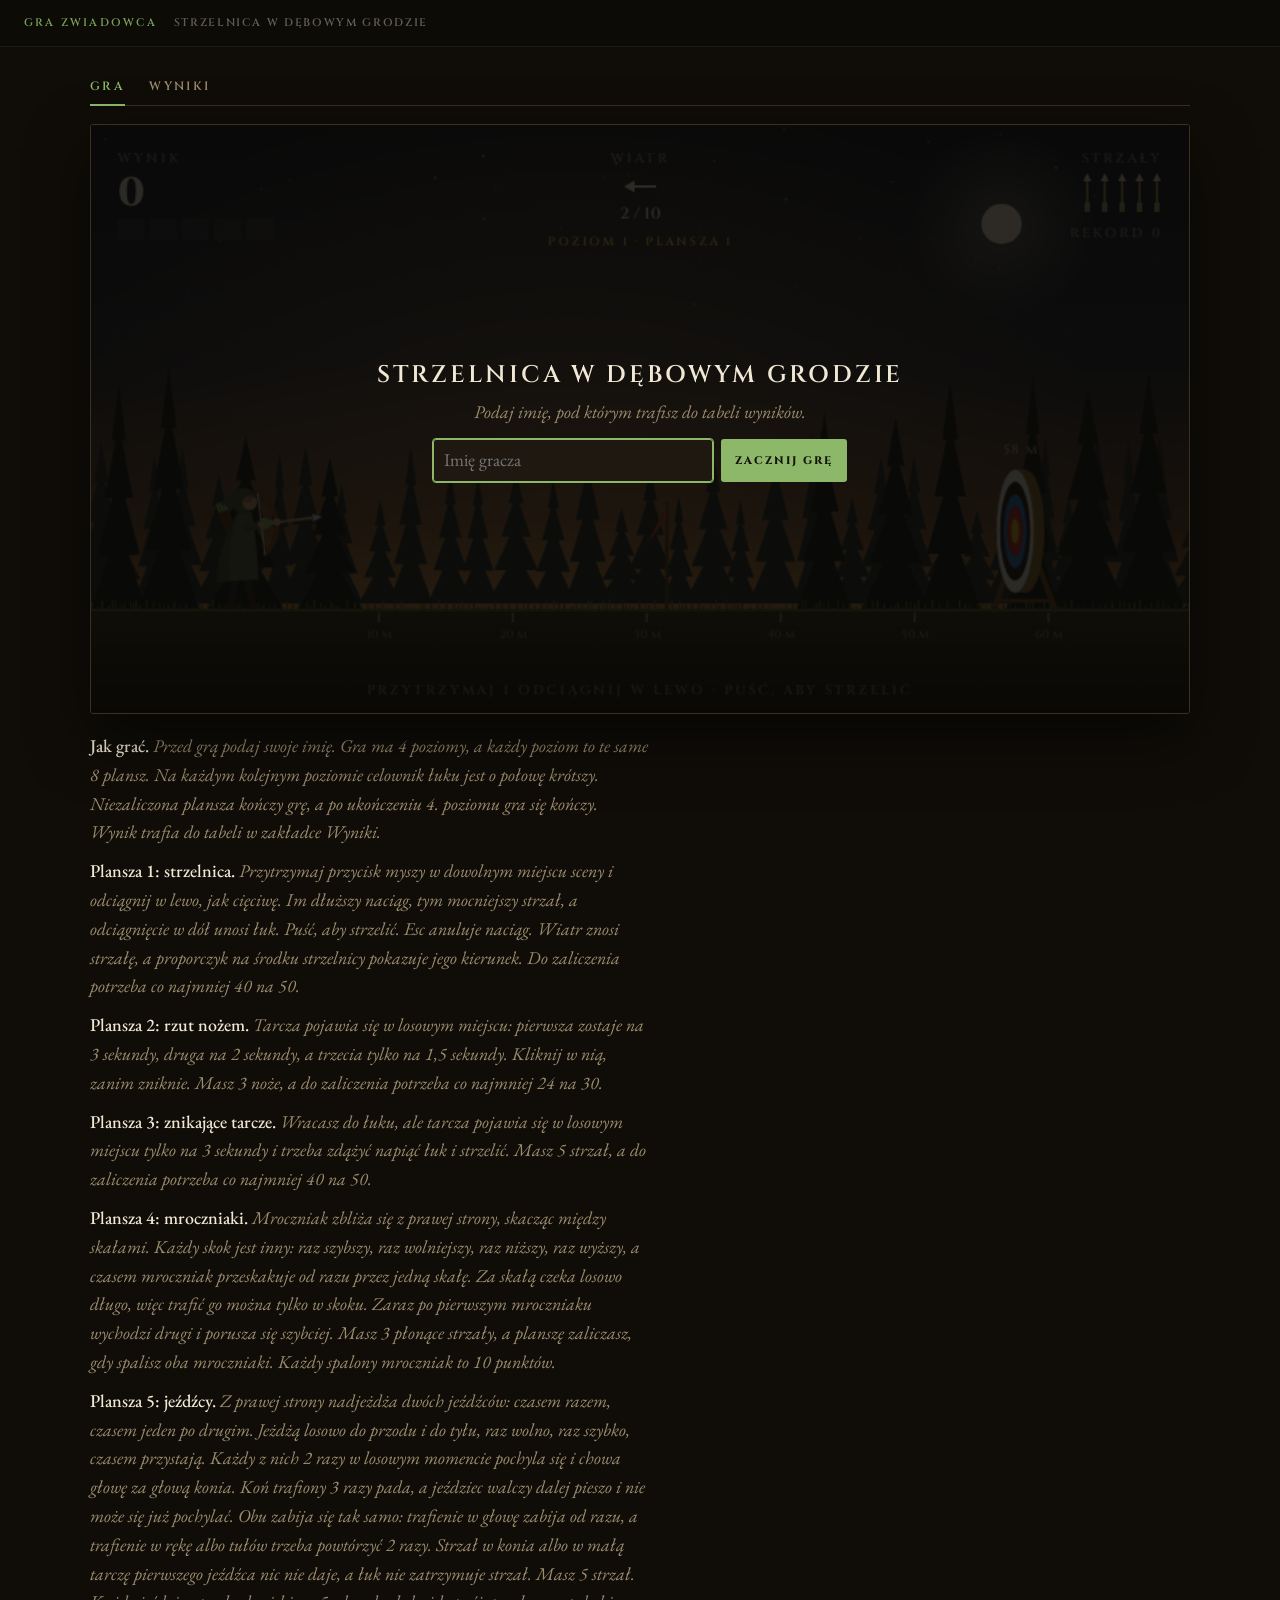
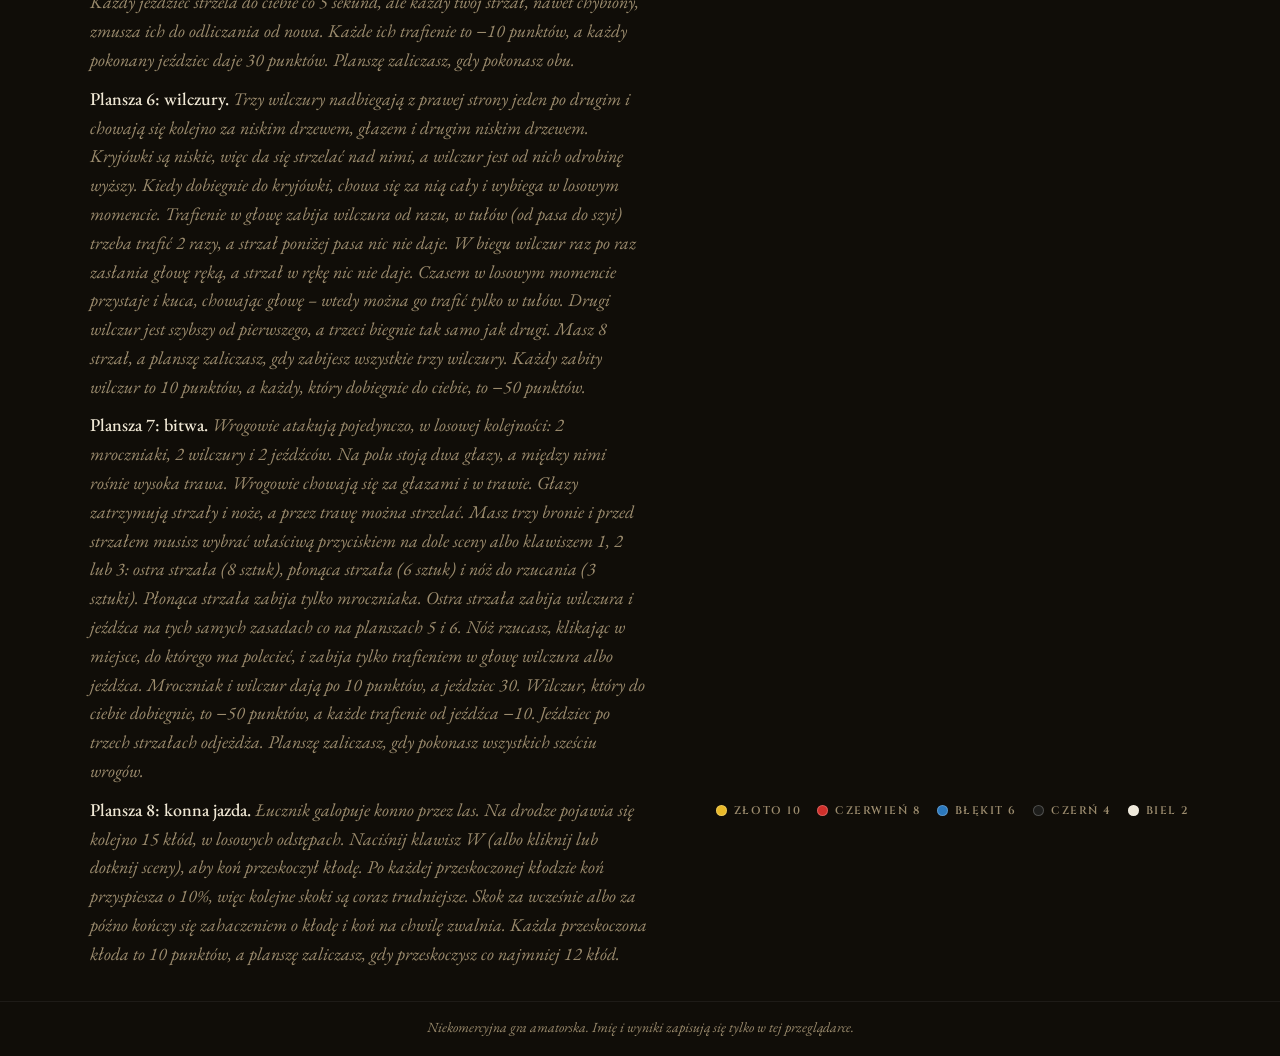
==== commit 860f94fa: "Plansza 8: konna jazda przez kłody Łucznik galopuje konno, las i ziemia przesuwają się w dwóch warst" ====
--- a/index.html
+++ b/index.html
@@ -4,7 +4,7 @@
 <meta charset="utf-8">
 <meta name="viewport" content="width=device-width, initial-scale=1, viewport-fit=cover">
 <title>Gra Zwiadowca</title>
-<meta name="description" content="Gra Zwiadowca – sprawdź swoje oko na strzelnicy w Dębowym Grodzie: strzelaj z łuku, rzucaj nożem, pal mroczniaki płonącymi strzałami, zmierz się z jeźdźcami, powstrzymaj wilczury i wygraj bitwę.">
+<meta name="description" content="Gra Zwiadowca – sprawdź swoje oko na strzelnicy w Dębowym Grodzie: strzelaj z łuku, rzucaj nożem, pal mroczniaki płonącymi strzałami, zmierz się z jeźdźcami, powstrzymaj wilczury, wygraj bitwę i przeskocz kłody w konnej jeździe.">
 <link rel="icon" href="favicon.svg" type="image/svg+xml">
 <link rel="preload" href="fonts/cinzel-latin.woff2" as="font" type="font/woff2" crossorigin>
 <link rel="stylesheet" href="fonts/fonts.css">
@@ -265,7 +265,7 @@
     </div>
   </div>
   <div class="rules">
-    <p><strong>Jak grać.</strong> Przed grą podaj swoje imię. Gra ma 4 poziomy, a każdy poziom to te same 7 plansz. Na każdym kolejnym poziomie celownik łuku jest o połowę krótszy. Niezaliczona plansza kończy grę, a po ukończeniu 4. poziomu gra się kończy. Wynik trafia do tabeli w zakładce Wyniki.</p>
+    <p><strong>Jak grać.</strong> Przed grą podaj swoje imię. Gra ma 4 poziomy, a każdy poziom to te same 8 plansz. Na każdym kolejnym poziomie celownik łuku jest o połowę krótszy. Niezaliczona plansza kończy grę, a po ukończeniu 4. poziomu gra się kończy. Wynik trafia do tabeli w zakładce Wyniki.</p>
     <p><strong>Plansza 1: strzelnica.</strong> Przytrzymaj przycisk myszy w dowolnym miejscu sceny i odciągnij w lewo, jak cięciwę. Im dłuższy naciąg, tym mocniejszy strzał, a odciągnięcie w dół unosi łuk. Puść, aby strzelić. Esc anuluje naciąg. Wiatr znosi strzałę, a proporczyk na środku strzelnicy pokazuje jego kierunek. Do zaliczenia potrzeba co najmniej 40 na 50.</p>
     <p><strong>Plansza 2: rzut nożem.</strong> Tarcza pojawia się w losowym miejscu: pierwsza zostaje na 3 sekundy, druga na 2 sekundy, a trzecia tylko na 1,5 sekundy. Kliknij w nią, zanim zniknie. Masz 3 noże, a do zaliczenia potrzeba co najmniej 24 na 30.</p>
     <p><strong>Plansza 3: znikające tarcze.</strong> Wracasz do łuku, ale tarcza pojawia się w losowym miejscu tylko na 3 sekundy i trzeba zdążyć napiąć łuk i strzelić. Masz 5 strzał, a do zaliczenia potrzeba co najmniej 40 na 50.</p>
@@ -273,6 +273,7 @@
     <p><strong>Plansza 5: jeźdźcy.</strong> Z prawej strony nadjeżdża dwóch jeźdźców: czasem razem, czasem jeden po drugim. Jeżdżą losowo do przodu i do tyłu, raz wolno, raz szybko, czasem przystają. Każdy z nich 2 razy w losowym momencie pochyla się i chowa głowę za głową konia. Koń trafiony 3 razy pada, a jeździec walczy dalej pieszo i nie może się już pochylać. Obu zabija się tak samo: trafienie w głowę zabija od razu, a trafienie w rękę albo tułów trzeba powtórzyć 2 razy. Strzał w konia albo w małą tarczę pierwszego jeźdźca nic nie daje, a łuk nie zatrzymuje strzał. Masz 5 strzał. Każdy jeździec strzela do ciebie co 5 sekund, ale każdy twój strzał, nawet chybiony, zmusza ich do odliczania od nowa. Każde ich trafienie to −10 punktów, a każdy pokonany jeździec daje 30 punktów. Planszę zaliczasz, gdy pokonasz obu.</p>
     <p><strong>Plansza 6: wilczury.</strong> Trzy wilczury nadbiegają z prawej strony jeden po drugim i chowają się kolejno za niskim drzewem, głazem i drugim niskim drzewem. Kryjówki są niskie, więc da się strzelać nad nimi, a wilczur jest od nich odrobinę wyższy. Kiedy dobiegnie do kryjówki, chowa się za nią cały i wybiega w losowym momencie. Trafienie w głowę zabija wilczura od razu, w tułów (od pasa do szyi) trzeba trafić 2 razy, a strzał poniżej pasa nic nie daje. W biegu wilczur raz po raz zasłania głowę ręką, a strzał w rękę nic nie daje. Czasem w losowym momencie przystaje i kuca, chowając głowę – wtedy można go trafić tylko w tułów. Drugi wilczur jest szybszy od pierwszego, a trzeci biegnie tak samo jak drugi. Masz 8 strzał, a planszę zaliczasz, gdy zabijesz wszystkie trzy wilczury. Każdy zabity wilczur to 10 punktów, a każdy, który dobiegnie do ciebie, to −50 punktów.</p>
     <p><strong>Plansza 7: bitwa.</strong> Wrogowie atakują pojedynczo, w losowej kolejności: 2 mroczniaki, 2 wilczury i 2 jeźdźców. Na polu stoją dwa głazy, a między nimi rośnie wysoka trawa. Wrogowie chowają się za głazami i w trawie. Głazy zatrzymują strzały i noże, a przez trawę można strzelać. Masz trzy bronie i przed strzałem musisz wybrać właściwą przyciskiem na dole sceny albo klawiszem 1, 2 lub 3: ostra strzała (8 sztuk), płonąca strzała (6 sztuk) i nóż do rzucania (3 sztuki). Płonąca strzała zabija tylko mroczniaka. Ostra strzała zabija wilczura i jeźdźca na tych samych zasadach co na planszach 5 i 6. Nóż rzucasz, klikając w miejsce, do którego ma polecieć, i zabija tylko trafieniem w głowę wilczura albo jeźdźca. Mroczniak i wilczur dają po 10 punktów, a jeździec 30. Wilczur, który do ciebie dobiegnie, to −50 punktów, a każde trafienie od jeźdźca −10. Jeździec po trzech strzałach odjeżdża. Planszę zaliczasz, gdy pokonasz wszystkich sześciu wrogów.</p>
+    <p><strong>Plansza 8: konna jazda.</strong> Łucznik galopuje konno przez las. Na drodze pojawia się kolejno 15 kłód, w losowych odstępach. Naciśnij klawisz W (albo kliknij lub dotknij sceny), aby koń przeskoczył kłodę. Po każdej przeskoczonej kłodzie koń przyspiesza o 10%, więc kolejne skoki są coraz trudniejsze. Skok za wcześnie albo za późno kończy się zahaczeniem o kłodę i koń na chwilę zwalnia. Każda przeskoczona kłoda to 10 punktów, a planszę zaliczasz, gdy przeskoczysz co najmniej 12 kłód.</p>
     <ul class="rings" aria-label="Punktacja tarczy">
       <li style="--c: var(--ring-gold)">Złoto 10</li>
       <li style="--c: var(--ring-red)">Czerwień 8</li>
@@ -305,7 +306,7 @@
 const LVL3_SHOW = 180, LVL2_TO_3 = 24;
 const LVL4_BEST_KEY = 'zwiadowcy-kalkary-rekord';
 const LVL3_TO_4 = 40, KALKARS = 2, FIRE_ARROWS = 3, JUMP_FRAMES = [120, 80], JUMP_H = 55;
-const PREVIEW_STEPS = 24, MAX_TIER = 4, BOARDS = 7;
+const PREVIEW_STEPS = 24, MAX_TIER = 4, BOARDS = 8;
 const LVL5_BEST_KEY = 'zwiadowcy-temudzein-rekord';
 const RIDER_ARROWS = 5, RIDERS = 2, ENEMY_EVERY = 300, ENEMY_HIT = 0.7, ENEMY_DMG = 10, KILL_PTS = 30;
 const LVL6_BEST_KEY = 'zwiadowcy-wargale-rekord';
@@ -372,7 +373,7 @@
   tier = 1;
   total = 0;
   gameOver = false;
-  [newGame, startKnives, startLevel3, startLevel4, startLevel5, startLevel6, startLevel7][n - 1]();
+  [newGame, startKnives, startLevel3, startLevel4, startLevel5, startLevel6, startLevel7, startLevel8][n - 1]();
 }
 
 /* ── Tło (rysowane raz) ─────────────────────────── */
@@ -408,35 +409,7 @@
   const c = bg.getContext('2d');
   c.setTransform(dpr, 0, 0, dpr, 0, 0);
   const r = rng(7);
-
-  const sky = c.createLinearGradient(0, 0, 0, GY);
-  sky.addColorStop(0, '#121a26');
-  sky.addColorStop(0.5, '#2a2e3b');
-  sky.addColorStop(0.82, '#6b4a33');
-  sky.addColorStop(1, '#b97d40');
-  c.fillStyle = sky;
-  c.fillRect(0, 0, W, GY);
-
-  const glow = c.createRadialGradient(360, GY, 10, 360, GY, 420);
-  glow.addColorStop(0, 'rgba(240,170,90,.35)');
-  glow.addColorStop(1, 'rgba(240,170,90,0)');
-  c.fillStyle = glow;
-  c.fillRect(0, 0, W, GY);
-
-  for (let i = 0; i < 46; i++) {
-    const x = r() * W, y = r() * GY * 0.45, s = r() < 0.15 ? 1.6 : 1;
-    c.fillStyle = `rgba(255,250,235,${0.2 + 0.5 * (1 - y / (GY * 0.45))})`;
-    c.fillRect(x, y, s, s);
-  }
-
-  const mx = 680, my = 74;
-  const halo = c.createRadialGradient(mx, my, 4, mx, my, 70);
-  halo.addColorStop(0, 'rgba(250,240,215,.28)');
-  halo.addColorStop(1, 'rgba(250,240,215,0)');
-  c.fillStyle = halo;
-  c.fillRect(mx - 70, my - 70, 140, 140);
-  c.fillStyle = '#f3ead2';
-  c.beginPath(); c.arc(mx, my, 15, 0, Math.PI * 2); c.fill();
+  paintSky(c, r);
 
   c.fillStyle = '#26302f';
   for (let x = -10; x < W + 20; x += 16 + r() * 14) fir(c, x, GY - 4, 60 + r() * 70, 26 + r() * 18);
@@ -467,6 +440,38 @@
     c.fillRect(x - 1, GY + 3, 2, 7);
     c.fillText(m + ' m', x, GY + 22);
   }
+}
+
+// Niebo, gwiazdy i księżyc: wspólne dla strzelnicy i konnej jazdy (tam las i ziemia się przesuwają).
+function paintSky(c, r) {
+  const sky = c.createLinearGradient(0, 0, 0, GY);
+  sky.addColorStop(0, '#121a26');
+  sky.addColorStop(0.5, '#2a2e3b');
+  sky.addColorStop(0.82, '#6b4a33');
+  sky.addColorStop(1, '#b97d40');
+  c.fillStyle = sky;
+  c.fillRect(0, 0, W, GY);
+
+  const glow = c.createRadialGradient(360, GY, 10, 360, GY, 420);
+  glow.addColorStop(0, 'rgba(240,170,90,.35)');
+  glow.addColorStop(1, 'rgba(240,170,90,0)');
+  c.fillStyle = glow;
+  c.fillRect(0, 0, W, GY);
+
+  for (let i = 0; i < 46; i++) {
+    const x = r() * W, y = r() * GY * 0.45, s = r() < 0.15 ? 1.6 : 1;
+    c.fillStyle = `rgba(255,250,235,${0.2 + 0.5 * (1 - y / (GY * 0.45))})`;
+    c.fillRect(x, y, s, s);
+  }
+
+  const mx = 680, my = 74;
+  const halo = c.createRadialGradient(mx, my, 4, mx, my, 70);
+  halo.addColorStop(0, 'rgba(250,240,215,.28)');
+  halo.addColorStop(1, 'rgba(250,240,215,0)');
+  c.fillStyle = halo;
+  c.fillRect(mx - 70, my - 70, 140, 140);
+  c.fillStyle = '#f3ead2';
+  c.beginPath(); c.arc(mx, my, 15, 0, Math.PI * 2); c.fill();
 }
 
 /* ── Elementy sceny ─────────────────────────────── */
@@ -2179,11 +2184,11 @@
 function drawOver() {
   ctx.fillStyle = 'rgba(8,7,4,.74)';
   ctx.fillRect(0, 0, W, H);
-  const cx = W / 2, [title, sub, color] = [rank, knifeRank, lvl3Rank, kalkarRank, riderRank, wargalRank, battleRank][level - 1](score);
+  const cx = W / 2, [title, sub, color] = [rank, knifeRank, lvl3Rank, kalkarRank, riderRank, wargalRank, battleRank, rideRank][level - 1](score);
   label(`POZIOM ${tier} · KONIEC PLANSZY ${level}`, cx, 118, 'center', DIM, 11, 600, '3px');
   label(`SUMA PUNKTÓW ${total}`, cx, 380, 'center', DIM, 10, 600, '2px');
 
-  const big = String(score), small = ` / ${level === 7 ? BATTLE_MAX : level === 6 ? WARGALS * WARG_PTS : level === 5 ? KILL_PTS * RIDERS : level === 4 ? KALKARS : (level === 2 ? KNIVES : SHOTS) * 10}`;
+  const big = String(score), small = ` / ${level === 8 ? LOGS * LOG_PTS : level === 7 ? BATTLE_MAX : level === 6 ? WARGALS * WARG_PTS : level === 5 ? KILL_PTS * RIDERS : level === 4 ? KALKARS : (level === 2 ? KNIVES : SHOTS) * 10}`;
   ctx.font = '800 64px Cinzel, Georgia, serif';
   const w1 = ctx.measureText(big).width;
   ctx.font = '600 20px Cinzel, Georgia, serif';
@@ -2232,14 +2237,294 @@
     label('KLIKNIJ, ABY RUSZYĆ DO BITWY', cx, 340, 'center', INK, 11, 600, '2px');
     return;
   }
-  if (level === 7 && unlocked && tier < MAX_TIER) {
-    label(`BITWA WYGRANA · POZIOM ${tier + 1} ODBLOKOWANY`, cx, 302, 'center', GOLD, 12, 600, '3px');
+  if (level === 7 && unlocked) {
+    label('BITWA WYGRANA · PLANSZA 8 ODBLOKOWANA', cx, 302, 'center', GOLD, 12, 600, '3px');
+    label('KLIKNIJ, ABY RUSZYĆ KONNO', cx, 340, 'center', INK, 11, 600, '2px');
+    return;
+  }
+  if (level === 8 && unlocked && tier < MAX_TIER) {
+    label(`KŁODY ZA TOBĄ · POZIOM ${tier + 1} ODBLOKOWANY`, cx, 302, 'center', GOLD, 12, 600, '3px');
     label('KLIKNIJ, ABY ZACZĄĆ OD PLANSZY 1 Z CELOWNIKIEM KRÓTSZYM O POŁOWĘ', cx, 340, 'center', INK, 11, 600, '2px');
     return;
   }
   if (unlocked) label(`WSZYSTKIE ${MAX_TIER} POZIOMY UKOŃCZONE · KONIEC GRY`, cx, 302, 'center', GOLD, 12, 600, '3px');
   else label(newRecord ? 'NOWY REKORD PLANSZY · KONIEC GRY' : 'PLANSZA NIEZALICZONA · KONIEC GRY', cx, 302, 'center', newRecord ? GOLD : MISS, 12, 600, '3px');
   label('KLIKNIJ, ABY ZOBACZYĆ TABELĘ GRACZY', cx, 340, 'center', INK, 11, 600, '2px');
+}
+
+/* ── Plansza 8: konna jazda ─────────────────────── */
+
+const LVL8_BEST_KEY = 'zwiadowcy-jazda-rekord';
+const LOGS = 15, LOGS_TO_PASS = 12, LOG_PTS = 10, LOG_W = 40, LOG_H = 22;
+// Po każdym przeskoczonym pniu koń przyspiesza o 10%.
+const SPEED_UP = 1.1;
+const RIDE_SPEED = 6, HORSE_X = 150, JUMP_V = 7.6, JUMP_G = 0.38;
+// Kopyta konia (zwróconego w prawo) sięgają od HOOF_BACK do HOOF_FRONT względem HORSE_X.
+const HOOF_BACK = -34, HOOF_FRONT = 29;
+// Warstwy krajobrazu powtarzają się co RIDE_P pikseli; dalsze przesuwają się wolniej.
+const RIDE_P = W + 120;
+const rideLayer = (seed, step, make) => {
+  const r = rng(seed), a = [];
+  for (let x = 0; x < RIDE_P; x += step(r)) a.push({ x, ...make(r) });
+  return a;
+};
+const RIDE_FAR = rideLayer(81, r => 16 + r() * 14, r => ({ h: 60 + r() * 70, w: 26 + r() * 18 }));
+const RIDE_NEAR = rideLayer(82, r => 34 + r() * 40, r => ({ h: 110 + r() * 80, w: 40 + r() * 24 }));
+const RIDE_GRASS = rideLayer(83, r => 2 + r() * 4, r => ({ h: 2 + r() * 6, c: r() < 0.5 ? '#5d6d33' : '#45522a' }));
+const RIDE_STONES = rideLayer(84, r => 30 + r() * 70, r => ({ y: GY + 10 + r() * (H - GY - 22), s: 1 + r() * 2.5 }));
+const wrap = (v, p) => ((v % p) + p) % p;
+const bgRide = document.createElement('canvas');
+bgRide.width = W * dpr;
+bgRide.height = H * dpr;
+let ride = null, best8 = loadBest(LVL8_BEST_KEY);
+
+function paintRideSky() {
+  const c = bgRide.getContext('2d');
+  c.setTransform(dpr, 0, 0, dpr, 0, 0);
+  paintSky(c, rng(7));
+}
+
+function rideRank(s) {
+  if (s >= LOGS * LOG_PTS) return ['Jeździec jak wiatr', 'Koń przefrunął nad kłodami, a ty nawet nie drgnąłeś w siodle.', GOLD];
+  if (s >= LOGS_TO_PASS * LOG_PTS) return ['Pewny jeździec', 'Kilka kłód zahaczyłeś, ale koń dowiózł cię do celu.', '#d9dee3'];
+  if (s > 0) return ['Twarde lądowanie', 'Część kłód za tobą, ale koń zbyt często zahaczał kopytem.', '#e0a050'];
+  return ['Potknięcia', 'Koń zahaczał o każdą kłodę. Czas na lekcje jazdy.', MISS];
+}
+
+function startLevel8() {
+  level = 8;
+  unlocked = false;
+  target = null;
+  arrow = null;
+  drag = null;
+  knife = null;
+  shield = null;
+  kal = null;
+  warg = null;
+  riders = [];
+  enemyArrows = [];
+  hurt = 0;
+  score = 0;
+  shots = [];
+  popup = null;
+  newRecord = false;
+  windLevel = 0;
+  wind = 0;
+  ride = { off: 0, t: 0, h: 0, vy: 0, air: false, logs: [], left: LOGS, wait: 120 + Math.random() * 60, results: [], stumble: 0, end: 0, mult: 1, gait: 0 };
+  phase = 'ride';
+}
+
+function jumpHorse() {
+  if (level !== 8 || phase !== 'ride' || ride.air) return;
+  ride.air = true;
+  ride.vy = JUMP_V;
+}
+
+function updateLevel8() {
+  const R = ride;
+  R.t++;
+  // Po potknięciu koń przez chwilę zwalnia.
+  const speed = RIDE_SPEED * R.mult * (R.stumble > 0 ? 0.45 : 1);
+  R.gait += 1.9 * speed / RIDE_SPEED;
+  if (R.stumble > 0) R.stumble--;
+  R.off += speed;
+  if (R.air) {
+    R.h += R.vy;
+    R.vy -= JUMP_G;
+    if (R.h <= 0) { R.h = 0; R.vy = 0; R.air = false; }
+  }
+  for (const lg of R.logs) lg.x -= speed;
+  R.logs = R.logs.filter(lg => lg.x > -LOG_W);
+  if (phase !== 'ride') return;
+
+  // Kłody w losowych odstępach, jedna po drugiej.
+  if (R.left > 0 && --R.wait <= 0) {
+    R.logs.push({ x: W + LOG_W, hit: false, done: false });
+    R.left--;
+    R.wait = 90 + Math.random() * 110;
+  }
+  for (const lg of R.logs) {
+    if (lg.done) continue;
+    const over = lg.x - LOG_W / 2 < HORSE_X + HOOF_FRONT && lg.x + LOG_W / 2 > HORSE_X + HOOF_BACK;
+    if (over && R.h < LOG_H - 2) {
+      lg.hit = lg.done = true;
+      R.stumble = 50;
+      R.results.push('hit');
+      popup = { x: HORSE_X + 60, y: GY - 140, pts: 0, t: 0, text: 'Koń zahaczył o kłodę!' };
+    } else if (lg.x + LOG_W / 2 < HORSE_X + HOOF_BACK) {
+      lg.done = true;
+      score += LOG_PTS;
+      R.mult *= SPEED_UP;
+      R.results.push('ok');
+      popup = { x: HORSE_X + 60, y: GY - 140, pts: LOG_PTS, t: 0, text: `Skok! +${LOG_PTS}` };
+    }
+  }
+  if (R.results.length === LOGS && ++R.end > 70) endLevel8();
+}
+
+function endLevel8() {
+  newRecord = score > best8;
+  if (newRecord) { best8 = score; saveBest(LVL8_BEST_KEY, best8); }
+  unlocked = ride.results.filter(s => s === 'ok').length >= LOGS_TO_PASS;
+  finishBoard();
+}
+
+function drawRideScenery() {
+  ctx.drawImage(bgRide, 0, 0, W, H);
+  const off = ride.off;
+  const layer = (list, speed, margin, fn) => {
+    for (const it of list) {
+      const x = wrap(it.x - off * speed, RIDE_P) - margin;
+      if (x < W + margin) fn(it, x);
+    }
+  };
+  ctx.fillStyle = '#26302f';
+  layer(RIDE_FAR, 0.25, 40, (t, x) => fir(ctx, x, GY - 4, t.h, t.w));
+  ctx.fillStyle = '#151b17';
+  layer(RIDE_NEAR, 0.55, 60, (t, x) => fir(ctx, x, GY + 2, t.h, t.w));
+  const ground = ctx.createLinearGradient(0, GY, 0, H);
+  ground.addColorStop(0, '#34351f');
+  ground.addColorStop(1, '#14140b');
+  ctx.fillStyle = ground;
+  ctx.fillRect(0, GY, W, H - GY);
+  ctx.fillStyle = '#56652f';
+  ctx.fillRect(0, GY, W, 2);
+  layer(RIDE_GRASS, 1, 10, (g, x) => { ctx.fillStyle = g.c; ctx.fillRect(x, GY - g.h + 1, 1.2, g.h); });
+  ctx.fillStyle = 'rgba(240,232,213,.14)';
+  layer(RIDE_STONES, 1, 10, (s, x) => ctx.fillRect(x, s.y, s.s * 2, s.s));
+}
+
+function drawLog(lg) {
+  const x = lg.x - LOG_W / 2, y = GY + 1 - LOG_H, r = LOG_H / 2;
+  ctx.fillStyle = '#4a3020';
+  ctx.beginPath();
+  ctx.moveTo(x + r, y); ctx.lineTo(x + LOG_W - 4, y);
+  ctx.quadraticCurveTo(x + LOG_W + 3, y + r, x + LOG_W - 4, y + LOG_H);
+  ctx.lineTo(x + r, y + LOG_H); ctx.closePath(); ctx.fill();
+  ctx.strokeStyle = 'rgba(0,0,0,.35)';
+  ctx.lineWidth = 1;
+  for (const dy of [6, 12, 17]) { ctx.beginPath(); ctx.moveTo(x + r + 3, y + dy); ctx.lineTo(x + LOG_W - 6, y + dy + 1); ctx.stroke(); }
+  // Ścięty koniec z słojami i sęk.
+  ctx.fillStyle = '#c9a063';
+  ctx.beginPath(); ctx.ellipse(x + r, y + r, r * 0.65, r, 0, 0, Math.PI * 2); ctx.fill();
+  ctx.strokeStyle = '#8a6a3c';
+  for (const k of [0.35, 0.7]) { ctx.beginPath(); ctx.ellipse(x + r, y + r, r * 0.65 * k, r * k, 0, 0, Math.PI * 2); ctx.stroke(); }
+  ctx.fillStyle = '#4a3020';
+  ctx.fillRect(x + 26, y - 5, 4, 7);
+}
+
+// Łucznik w siodle; (0, GY) to ziemia pod środkiem konia, koń patrzy w prawo.
+function drawRanger(bob) {
+  const t = ride.t, hip = { x: -4, y: GY + bob - 70 };
+  ctx.lineCap = 'round';
+  ctx.lineJoin = 'round';
+  // Peleryna powiewa za plecami.
+  const flap = calm ? 0 : Math.sin(t * 0.3) * 4;
+  ctx.fillStyle = '#4a5640';
+  ctx.beginPath();
+  ctx.moveTo(hip.x - 2, hip.y - 34);
+  ctx.quadraticCurveTo(hip.x - 22, hip.y - 20 + flap, hip.x - 30, hip.y - 2 + flap);
+  ctx.lineTo(hip.x - 8, hip.y + 2);
+  ctx.closePath(); ctx.fill();
+  // Kołczan i łuk na plecach.
+  ctx.save();
+  ctx.translate(hip.x - 10, hip.y - 26);
+  ctx.rotate(-0.5);
+  ctx.fillStyle = '#5c3b1f';
+  ctx.fillRect(-4, -12, 8, 24);
+  ctx.fillStyle = '#8db86a';
+  for (const dx of [-2.5, 0, 2.5]) ctx.fillRect(dx - 1, -19, 2, 7);
+  ctx.restore();
+  ctx.strokeStyle = '#7a4a20';
+  ctx.lineWidth = 3;
+  ctx.beginPath(); ctx.arc(hip.x - 2, hip.y - 22, 24, Math.PI * 0.62, Math.PI * 1.38); ctx.stroke();
+  ctx.strokeStyle = 'rgba(240,232,213,.6)';
+  ctx.lineWidth = 1;
+  const a0 = Math.PI * 0.62, a1 = Math.PI * 1.38;
+  ctx.beginPath();
+  ctx.moveTo(hip.x - 2 + 24 * Math.cos(a0), hip.y - 22 + 24 * Math.sin(a0));
+  ctx.lineTo(hip.x - 2 + 24 * Math.cos(a1), hip.y - 22 + 24 * Math.sin(a1));
+  ctx.stroke();
+  // Noga w strzemieniu.
+  ctx.strokeStyle = '#2f2b21';
+  ctx.lineWidth = 5;
+  ctx.beginPath(); ctx.moveTo(hip.x, hip.y); ctx.lineTo(hip.x + 10, hip.y + 12); ctx.lineTo(hip.x + 6, hip.y + 26); ctx.stroke();
+  ctx.fillStyle = '#3d2b19';
+  ctx.fillRect(hip.x + 2, hip.y + 24, 10, 4);
+  // Tułów w pelerynie, lekko pochylony do przodu.
+  ctx.fillStyle = '#566349';
+  ctx.beginPath();
+  ctx.moveTo(hip.x + 2, hip.y - 38);
+  ctx.quadraticCurveTo(hip.x - 12, hip.y - 20, hip.x - 10, hip.y + 2);
+  ctx.lineTo(hip.x + 12, hip.y + 1);
+  ctx.quadraticCurveTo(hip.x + 14, hip.y - 20, hip.x + 10, hip.y - 36);
+  ctx.closePath(); ctx.fill();
+  // Kaptur i twarz.
+  ctx.fillStyle = '#4a5640';
+  ctx.beginPath(); ctx.arc(hip.x + 7, hip.y - 45, 9.5, 0, Math.PI * 2); ctx.fill();
+  ctx.beginPath(); ctx.moveTo(hip.x + 1, hip.y - 52); ctx.lineTo(hip.x - 9, hip.y - 43); ctx.lineTo(hip.x, hip.y - 38); ctx.closePath(); ctx.fill();
+  ctx.fillStyle = SKIN;
+  ctx.beginPath(); ctx.arc(hip.x + 11.5, hip.y - 43.5, 5.5, 0, Math.PI * 2); ctx.fill();
+  ctx.fillStyle = 'rgba(0,0,0,.25)';
+  ctx.beginPath(); ctx.arc(hip.x + 11.5, hip.y - 43.5, 5.5, Math.PI * 1.05, Math.PI * 1.75); ctx.lineTo(hip.x + 11.5, hip.y - 43.5); ctx.closePath(); ctx.fill();
+  // Ręce trzymają wodze.
+  const hand = { x: hip.x + 22, y: hip.y - 16 };
+  ctx.strokeStyle = SLEEVE;
+  ctx.lineWidth = 4.5;
+  ctx.beginPath(); ctx.moveTo(hip.x + 6, hip.y - 30); ctx.lineTo(hip.x + 16, hip.y - 20); ctx.lineTo(hand.x, hand.y); ctx.stroke();
+  ctx.strokeStyle = '#2a1c12';
+  ctx.lineWidth = 1.2;
+  ctx.beginPath(); ctx.moveTo(hand.x, hand.y); ctx.quadraticCurveTo(hand.x + 20, hand.y + 4, 60, GY + bob - 76); ctx.stroke();
+  ctx.fillStyle = SKIN;
+  ctx.beginPath(); ctx.arc(hand.x, hand.y, 2.8, 0, Math.PI * 2); ctx.fill();
+}
+
+function drawHorseAndRanger() {
+  const R = ride, bob = R.air || calm ? 0 : Math.sin(R.t * 0.34) * 1.5;
+  // Cień na ziemi maleje, gdy koń jest w powietrzu.
+  const sh = Math.max(0.35, 1 - R.h / 120);
+  ctx.fillStyle = 'rgba(0,0,0,.28)';
+  ctx.beginPath(); ctx.ellipse(HORSE_X, GY + 2, 46 * sh, 4 * sh, 0, 0, Math.PI * 2); ctx.fill();
+  const tilt = R.stumble > 0 ? 0.13 * Math.sin(R.stumble / 50 * Math.PI) : R.air ? -0.08 * Math.sign(R.vy) : 0;
+  ctx.save();
+  ctx.translate(HORSE_X, GY - R.h);
+  ctx.rotate(tilt);
+  ctx.translate(0, -GY);
+  ctx.save();
+  ctx.scale(-1, 1);
+  drawHorse({ x: 0, bob, kind: 2, dead: false, pause: R.air ? 1 : 0, t: R.gait });
+  ctx.restore();
+  drawRanger(bob);
+  ctx.restore();
+}
+
+function drawHud8() {
+  const R = ride;
+  label('WYNIK', 20, 28, 'left', DIM, 10, 600, '2px');
+  label(String(score), 20, 60, 'left', INK, 30, 800);
+  for (let i = 0; i < LOGS; i++) {
+    const x = 20 + i * 21, s = R.results[i];
+    ctx.fillStyle = 'rgba(240,232,213,.08)';
+    ctx.fillRect(x, 70, 18, 16);
+    if (s) label(s === 'ok' ? String(LOG_PTS) : '0', x + 9, 82, 'center', s === 'ok' ? GOLD : MISS, 9, 600);
+  }
+  label('PLANSZA 8 · KONNA JAZDA', 20, 106, 'left', DIM, 9, 600, '2px');
+  const cx = W / 2;
+  label('KŁODY', cx, 28, 'center', DIM, 10, 600, '2px');
+  label(`${R.results.filter(s => s === 'ok').length} / ${LOGS} · ZALICZENIE OD ${LOGS_TO_PASS}`, cx, 54, 'center', INK, 12, 600);
+  label(`TEMPO ${Math.round(R.mult * 100)}%`, cx, 72, 'center', R.mult > 1 ? '#e0a050' : DIM, 9, 600, '2px');
+  label(progressLabel(), cx, 90, 'center', GOLD, 9, 600, '2px');
+  label(`REKORD ${best8}`, W - 20, 28, 'right', DIM, 10, 600, '2px');
+}
+
+function drawLevel8() {
+  drawRideScenery();
+  for (const lg of ride.logs) drawLog(lg);
+  drawHorseAndRanger();
+  drawFx();
+  drawHud8();
+  if (phase === 'ride') label('NACIŚNIJ W, ABY PRZESKOCZYĆ KŁODĘ', W / 2, H - 14, 'center', 'rgba(240,232,213,.45)', 10, 600, '2px');
+  if (phase === 'over') drawOver();
 }
 
 /* ── Gracz i tabela wyników ─────────────────────── */
@@ -2721,6 +3006,7 @@
   if (level === 5) { updateLevel5(); return; }
   if (level === 6) { updateLevel6(); return; }
   if (level === 7) { updateLevel7(); return; }
+  if (level === 8) { updateLevel8(); return; }
   if (phase === 'flight') stepArrow();
   else if (phase === 'landed' && --timer <= 0) finishShot();
 }
@@ -2739,6 +3025,7 @@
 
 function draw() {
   if (level === 2) { drawKnifeLevel(); return; }
+  if (level === 8) { drawLevel8(); return; }
   ctx.drawImage(bg, 0, 0, W, H);
   drawPennant();
   if (target) drawTarget(target);
@@ -2798,10 +3085,13 @@
     else if (level === 4 && unlocked) startLevel5();
     else if (level === 5 && unlocked) startLevel6();
     else if (level === 6 && unlocked) startLevel7();
-    else if (level === 7 && unlocked) { tier++; newGame(); }
+    else if (level === 7 && unlocked) startLevel8();
+    else if (level === 8 && unlocked) { tier++; newGame(); }
     else newGame();
     return;
   }
+  // Na planszy 8 kliknięcie (albo dotknięcie na telefonie) też wybija konia do skoku.
+  if (level === 8) { jumpHorse(); return; }
   if (level === 2) {
     if (phase === 'kshow') throwKnife(toScene(e));
     return;
@@ -2841,6 +3131,7 @@
 window.addEventListener('keydown', e => {
   if (e.key === 'Escape' && phase === 'aiming') { drag = null; phase = 'ready'; }
   if (level === 7 && ['1', '2', '3'].includes(e.key)) selectWeapon(Number(e.key) - 1);
+  if (started && level === 8 && !e.repeat && (e.key === 'w' || e.key === 'W')) jumpHorse();
 });
 
 /* ── Start ──────────────────────────────────────── */
@@ -2855,6 +3146,7 @@
 }
 
 paintBackground();
+paintRideSky();
 if (document.fonts) document.fonts.load('600 9px Cinzel').then(paintBackground, () => {});
 if (TEST_BOARD) {
   playerName = 'TEST';
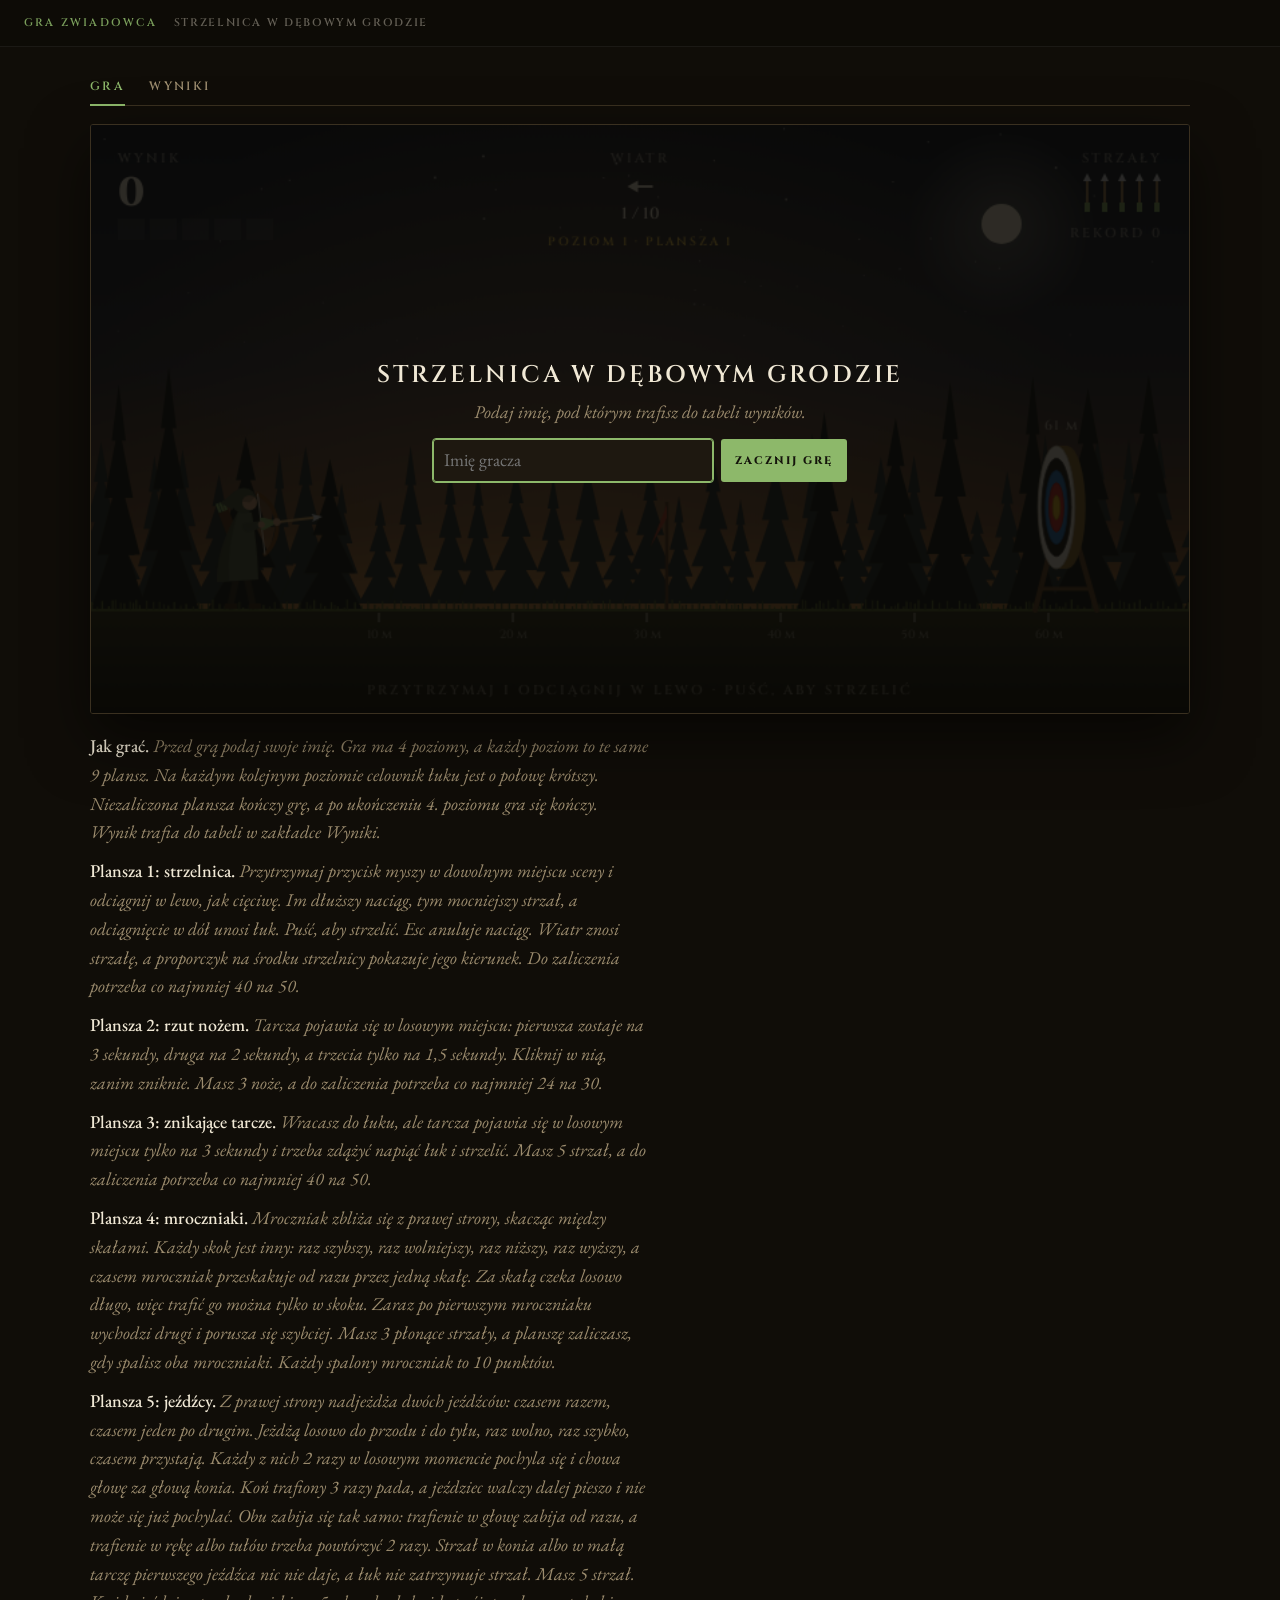
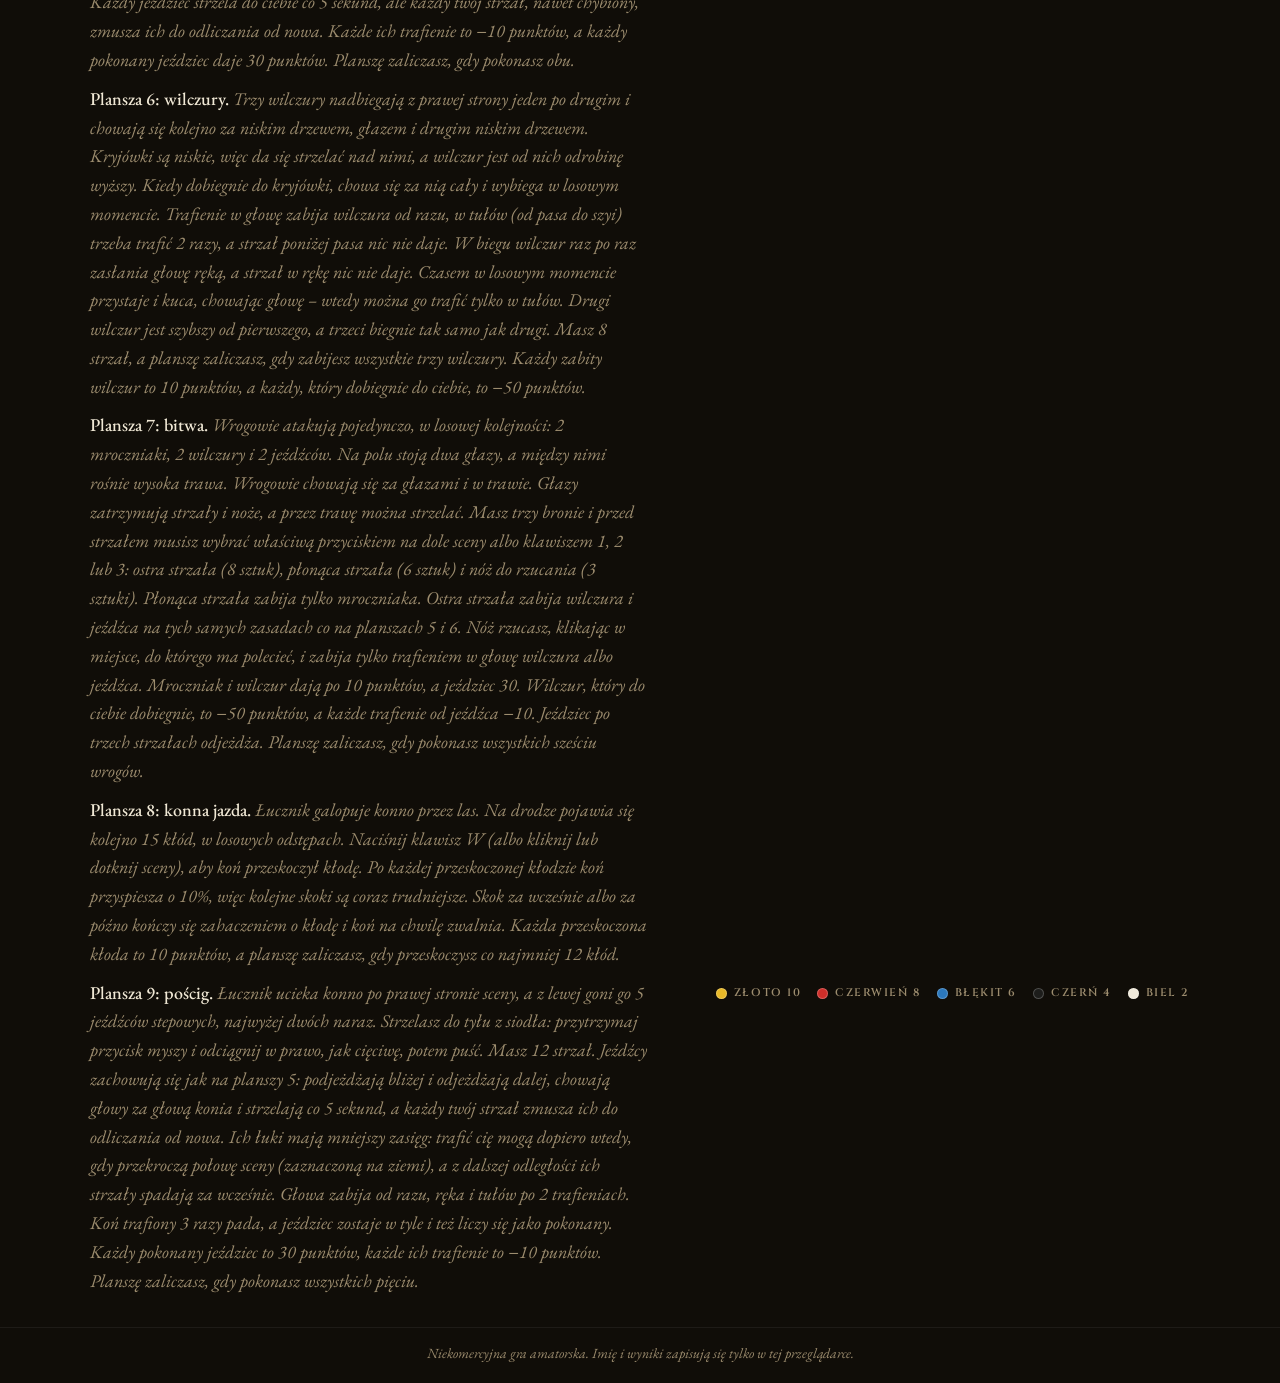
==== commit cb590de1: "Plansza 9: pościg konny ze strzelaniem do tyłu Łucznik ucieka konno po prawej stronie i strzela do t" ====
--- a/index.html
+++ b/index.html
@@ -4,7 +4,7 @@
 <meta charset="utf-8">
 <meta name="viewport" content="width=device-width, initial-scale=1, viewport-fit=cover">
 <title>Gra Zwiadowca</title>
-<meta name="description" content="Gra Zwiadowca – sprawdź swoje oko na strzelnicy w Dębowym Grodzie: strzelaj z łuku, rzucaj nożem, pal mroczniaki płonącymi strzałami, zmierz się z jeźdźcami, powstrzymaj wilczury, wygraj bitwę i przeskocz kłody w konnej jeździe.">
+<meta name="description" content="Gra Zwiadowca – sprawdź swoje oko na strzelnicy w Dębowym Grodzie: strzelaj z łuku, rzucaj nożem, pal mroczniaki płonącymi strzałami, zmierz się z jeźdźcami, powstrzymaj wilczury, wygraj bitwę, przeskocz kłody w konnej jeździe i rozbij pościg.">
 <link rel="icon" href="favicon.svg" type="image/svg+xml">
 <link rel="preload" href="fonts/cinzel-latin.woff2" as="font" type="font/woff2" crossorigin>
 <link rel="stylesheet" href="fonts/fonts.css">
@@ -265,7 +265,7 @@
     </div>
   </div>
   <div class="rules">
-    <p><strong>Jak grać.</strong> Przed grą podaj swoje imię. Gra ma 4 poziomy, a każdy poziom to te same 8 plansz. Na każdym kolejnym poziomie celownik łuku jest o połowę krótszy. Niezaliczona plansza kończy grę, a po ukończeniu 4. poziomu gra się kończy. Wynik trafia do tabeli w zakładce Wyniki.</p>
+    <p><strong>Jak grać.</strong> Przed grą podaj swoje imię. Gra ma 4 poziomy, a każdy poziom to te same 9 plansz. Na każdym kolejnym poziomie celownik łuku jest o połowę krótszy. Niezaliczona plansza kończy grę, a po ukończeniu 4. poziomu gra się kończy. Wynik trafia do tabeli w zakładce Wyniki.</p>
     <p><strong>Plansza 1: strzelnica.</strong> Przytrzymaj przycisk myszy w dowolnym miejscu sceny i odciągnij w lewo, jak cięciwę. Im dłuższy naciąg, tym mocniejszy strzał, a odciągnięcie w dół unosi łuk. Puść, aby strzelić. Esc anuluje naciąg. Wiatr znosi strzałę, a proporczyk na środku strzelnicy pokazuje jego kierunek. Do zaliczenia potrzeba co najmniej 40 na 50.</p>
     <p><strong>Plansza 2: rzut nożem.</strong> Tarcza pojawia się w losowym miejscu: pierwsza zostaje na 3 sekundy, druga na 2 sekundy, a trzecia tylko na 1,5 sekundy. Kliknij w nią, zanim zniknie. Masz 3 noże, a do zaliczenia potrzeba co najmniej 24 na 30.</p>
     <p><strong>Plansza 3: znikające tarcze.</strong> Wracasz do łuku, ale tarcza pojawia się w losowym miejscu tylko na 3 sekundy i trzeba zdążyć napiąć łuk i strzelić. Masz 5 strzał, a do zaliczenia potrzeba co najmniej 40 na 50.</p>
@@ -274,6 +274,7 @@
     <p><strong>Plansza 6: wilczury.</strong> Trzy wilczury nadbiegają z prawej strony jeden po drugim i chowają się kolejno za niskim drzewem, głazem i drugim niskim drzewem. Kryjówki są niskie, więc da się strzelać nad nimi, a wilczur jest od nich odrobinę wyższy. Kiedy dobiegnie do kryjówki, chowa się za nią cały i wybiega w losowym momencie. Trafienie w głowę zabija wilczura od razu, w tułów (od pasa do szyi) trzeba trafić 2 razy, a strzał poniżej pasa nic nie daje. W biegu wilczur raz po raz zasłania głowę ręką, a strzał w rękę nic nie daje. Czasem w losowym momencie przystaje i kuca, chowając głowę – wtedy można go trafić tylko w tułów. Drugi wilczur jest szybszy od pierwszego, a trzeci biegnie tak samo jak drugi. Masz 8 strzał, a planszę zaliczasz, gdy zabijesz wszystkie trzy wilczury. Każdy zabity wilczur to 10 punktów, a każdy, który dobiegnie do ciebie, to −50 punktów.</p>
     <p><strong>Plansza 7: bitwa.</strong> Wrogowie atakują pojedynczo, w losowej kolejności: 2 mroczniaki, 2 wilczury i 2 jeźdźców. Na polu stoją dwa głazy, a między nimi rośnie wysoka trawa. Wrogowie chowają się za głazami i w trawie. Głazy zatrzymują strzały i noże, a przez trawę można strzelać. Masz trzy bronie i przed strzałem musisz wybrać właściwą przyciskiem na dole sceny albo klawiszem 1, 2 lub 3: ostra strzała (8 sztuk), płonąca strzała (6 sztuk) i nóż do rzucania (3 sztuki). Płonąca strzała zabija tylko mroczniaka. Ostra strzała zabija wilczura i jeźdźca na tych samych zasadach co na planszach 5 i 6. Nóż rzucasz, klikając w miejsce, do którego ma polecieć, i zabija tylko trafieniem w głowę wilczura albo jeźdźca. Mroczniak i wilczur dają po 10 punktów, a jeździec 30. Wilczur, który do ciebie dobiegnie, to −50 punktów, a każde trafienie od jeźdźca −10. Jeździec po trzech strzałach odjeżdża. Planszę zaliczasz, gdy pokonasz wszystkich sześciu wrogów.</p>
     <p><strong>Plansza 8: konna jazda.</strong> Łucznik galopuje konno przez las. Na drodze pojawia się kolejno 15 kłód, w losowych odstępach. Naciśnij klawisz W (albo kliknij lub dotknij sceny), aby koń przeskoczył kłodę. Po każdej przeskoczonej kłodzie koń przyspiesza o 10%, więc kolejne skoki są coraz trudniejsze. Skok za wcześnie albo za późno kończy się zahaczeniem o kłodę i koń na chwilę zwalnia. Każda przeskoczona kłoda to 10 punktów, a planszę zaliczasz, gdy przeskoczysz co najmniej 12 kłód.</p>
+    <p><strong>Plansza 9: pościg.</strong> Łucznik ucieka konno po prawej stronie sceny, a z lewej goni go 5 jeźdźców stepowych, najwyżej dwóch naraz. Strzelasz do tyłu z siodła: przytrzymaj przycisk myszy i odciągnij w prawo, jak cięciwę, potem puść. Masz 12 strzał. Jeźdźcy zachowują się jak na planszy 5: podjeżdżają bliżej i odjeżdżają dalej, chowają głowy za głową konia i strzelają co 5 sekund, a każdy twój strzał zmusza ich do odliczania od nowa. Ich łuki mają mniejszy zasięg: trafić cię mogą dopiero wtedy, gdy przekroczą połowę sceny (zaznaczoną na ziemi), a z dalszej odległości ich strzały spadają za wcześnie. Głowa zabija od razu, ręka i tułów po 2 trafieniach. Koń trafiony 3 razy pada, a jeździec zostaje w tyle i też liczy się jako pokonany. Każdy pokonany jeździec to 30 punktów, każde ich trafienie to −10 punktów. Planszę zaliczasz, gdy pokonasz wszystkich pięciu.</p>
     <ul class="rings" aria-label="Punktacja tarczy">
       <li style="--c: var(--ring-gold)">Złoto 10</li>
       <li style="--c: var(--ring-red)">Czerwień 8</li>
@@ -306,7 +307,7 @@
 const LVL3_SHOW = 180, LVL2_TO_3 = 24;
 const LVL4_BEST_KEY = 'zwiadowcy-kalkary-rekord';
 const LVL3_TO_4 = 40, KALKARS = 2, FIRE_ARROWS = 3, JUMP_FRAMES = [120, 80], JUMP_H = 55;
-const PREVIEW_STEPS = 24, MAX_TIER = 4, BOARDS = 8;
+const PREVIEW_STEPS = 24, MAX_TIER = 4, BOARDS = 9;
 const LVL5_BEST_KEY = 'zwiadowcy-temudzein-rekord';
 const RIDER_ARROWS = 5, RIDERS = 2, ENEMY_EVERY = 300, ENEMY_HIT = 0.7, ENEMY_DMG = 10, KILL_PTS = 30;
 const LVL6_BEST_KEY = 'zwiadowcy-wargale-rekord';
@@ -373,7 +374,7 @@
   tier = 1;
   total = 0;
   gameOver = false;
-  [newGame, startKnives, startLevel3, startLevel4, startLevel5, startLevel6, startLevel7, startLevel8][n - 1]();
+  [newGame, startKnives, startLevel3, startLevel4, startLevel5, startLevel6, startLevel7, startLevel8, startLevel9][n - 1]();
 }
 
 /* ── Tło (rysowane raz) ─────────────────────────── */
@@ -478,10 +479,20 @@
 
 function label(text, x, y, align, color, size = 10, weight = 600, track = '0px') {
   ctx.font = `${weight} ${size}px Cinzel, Georgia, serif`;
-  ctx.textAlign = align;
   ctx.fillStyle = color;
   if ('letterSpacing' in ctx) ctx.letterSpacing = track;
-  ctx.fillText(text, x, y);
+  if (mirrored) {
+    // Plansza 9 jest rysowana w lustrzanym odbiciu, ale napisy muszą zostać czytelne.
+    ctx.save();
+    ctx.translate(x, 0);
+    ctx.scale(-1, 1);
+    ctx.textAlign = align === 'left' ? 'right' : align === 'right' ? 'left' : align;
+    ctx.fillText(text, 0, y);
+    ctx.restore();
+  } else {
+    ctx.textAlign = align;
+    ctx.fillText(text, x, y);
+  }
   if ('letterSpacing' in ctx) ctx.letterSpacing = '0px';
 }
 
@@ -673,7 +684,8 @@
 
 function drawPreview(ang, pull) {
   const reach = bowGeom(pull).nockX + ARROW_LEN;
-  let x = SHOULDER.x + Math.cos(ang) * reach, y = SHOULDER.y + Math.sin(ang) * reach;
+  const sh = shoulderPt();
+  let x = sh.x + Math.cos(ang) * reach, y = sh.y + Math.sin(ang) * reach;
   const vx = Math.cos(ang) * pull * MAX_SPEED;
   let vy = Math.sin(ang) * pull * MAX_SPEED;
   // Każdy kolejny poziom skraca celownik o połowę.
@@ -1147,6 +1159,15 @@
   r.ducks = 0;
   r.pause = 0;
   popup.text = 'Koń pada! Jeździec walczy pieszo';
+  if (level !== 9) return;
+  // W pościgu pieszy jeździec nie nadąży, więc zostaje w tyle i liczy się jako pokonany.
+  r.dead = true;
+  r.fall = 0;
+  r.pull = 0;
+  score += KILL_PTS;
+  shots[shots.length - 1] = KILL_PTS;
+  popup.pts = KILL_PTS;
+  popup.text = `Koń pada! Jeździec zostaje w tyle +${KILL_PTS}`;
 }
 
 // Nowy cel jazdy: losowo do przodu albo do tyłu, z losową prędkością, czasem z postojem.
@@ -1193,9 +1214,12 @@
 
 function enemyShoot(r) {
   const g = riderGeo(r), sx = g.bowHand.x - 8, sy = g.bowHand.y;
-  const hit = Math.random() < ENEMY_HIT;
-  const tx = hit ? ARCHER_X + 2 : ARCHER_X + (Math.random() < 0.5 ? -1 : 1) * (45 + Math.random() * 50);
-  const ty = hit ? GY - 56 : GY + 2;
+  // Na planszy 9 łuki pościgu sięgają łucznika dopiero z bliższej połowy sceny; z dalszej strzała spada za wcześnie.
+  const inRange = level !== 9 || r.x < CHASE_RANGE_X;
+  const hit = inRange && Math.random() < ENEMY_HIT;
+  const tx = !inRange ? CHASE_RANGE_X - 60 - Math.random() * 140
+    : hit ? ARCHER_X + 2 : ARCHER_X + (Math.random() < 0.5 ? -1 : 1) * (45 + Math.random() * 50);
+  const ty = hit ? GY - 56 - archerLift() : GY + 2;
   const T = Math.round(Math.max(45, Math.hypot(tx - sx, ty - sy) / 11));
   // Prędkość dobrana tak, żeby po T klatkach (z grawitacją) strzała była dokładnie w celu.
   enemyArrows.push({
@@ -1276,7 +1300,7 @@
 }
 
 function drawHorse(r) {
-  const x = r.x, y = GY + r.bob, moving = !r.dead && !calm && r.pause <= 0;
+  const x = r.x, y = GY + r.bob, moving = !calm && (level === 9 ? !r.foot : !r.dead && r.pause <= 0);
   const coat = r.kind === 1 ? '#5a3a24' : '#3d2c22';
   ctx.lineCap = 'round';
   ctx.lineJoin = 'round';
@@ -1527,7 +1551,7 @@
   }
   if (hurt > 0) {
     ctx.fillStyle = `rgba(224,80,60,${hurt / 30 * 0.45})`;
-    ctx.beginPath(); ctx.ellipse(ARCHER_X, GY - 50, 26, 52, 0, 0, Math.PI * 2); ctx.fill();
+    ctx.beginPath(); ctx.ellipse(ARCHER_X, GY - 50 - archerLift(), 26, 52, 0, 0, Math.PI * 2); ctx.fill();
   }
 }
 
@@ -2184,11 +2208,11 @@
 function drawOver() {
   ctx.fillStyle = 'rgba(8,7,4,.74)';
   ctx.fillRect(0, 0, W, H);
-  const cx = W / 2, [title, sub, color] = [rank, knifeRank, lvl3Rank, kalkarRank, riderRank, wargalRank, battleRank, rideRank][level - 1](score);
+  const cx = W / 2, [title, sub, color] = [rank, knifeRank, lvl3Rank, kalkarRank, riderRank, wargalRank, battleRank, rideRank, chaseRank][level - 1](score);
   label(`POZIOM ${tier} · KONIEC PLANSZY ${level}`, cx, 118, 'center', DIM, 11, 600, '3px');
   label(`SUMA PUNKTÓW ${total}`, cx, 380, 'center', DIM, 10, 600, '2px');
 
-  const big = String(score), small = ` / ${level === 8 ? LOGS * LOG_PTS : level === 7 ? BATTLE_MAX : level === 6 ? WARGALS * WARG_PTS : level === 5 ? KILL_PTS * RIDERS : level === 4 ? KALKARS : (level === 2 ? KNIVES : SHOTS) * 10}`;
+  const big = String(score), small = ` / ${level === 9 ? CHASERS * KILL_PTS : level === 8 ? LOGS * LOG_PTS : level === 7 ? BATTLE_MAX : level === 6 ? WARGALS * WARG_PTS : level === 5 ? KILL_PTS * RIDERS : level === 4 ? KALKARS : (level === 2 ? KNIVES : SHOTS) * 10}`;
   ctx.font = '800 64px Cinzel, Georgia, serif';
   const w1 = ctx.measureText(big).width;
   ctx.font = '600 20px Cinzel, Georgia, serif';
@@ -2242,8 +2266,13 @@
     label('KLIKNIJ, ABY RUSZYĆ KONNO', cx, 340, 'center', INK, 11, 600, '2px');
     return;
   }
-  if (level === 8 && unlocked && tier < MAX_TIER) {
-    label(`KŁODY ZA TOBĄ · POZIOM ${tier + 1} ODBLOKOWANY`, cx, 302, 'center', GOLD, 12, 600, '3px');
+  if (level === 8 && unlocked) {
+    label('KŁODY ZA TOBĄ · PLANSZA 9 ODBLOKOWANA', cx, 302, 'center', GOLD, 12, 600, '3px');
+    label('KLIKNIJ, ABY UCIEKAĆ PRZED POŚCIGIEM', cx, 340, 'center', INK, 11, 600, '2px');
+    return;
+  }
+  if (level === 9 && unlocked && tier < MAX_TIER) {
+    label(`POŚCIG ROZBITY · POZIOM ${tier + 1} ODBLOKOWANY`, cx, 302, 'center', GOLD, 12, 600, '3px');
     label('KLIKNIJ, ABY ZACZĄĆ OD PLANSZY 1 Z CELOWNIKIEM KRÓTSZYM O POŁOWĘ', cx, 340, 'center', INK, 11, 600, '2px');
     return;
   }
@@ -2527,6 +2556,215 @@
   if (phase === 'over') drawOver();
 }
 
+/* ── Plansza 9: pościg ──────────────────────────── */
+
+// Plansza 9 to plansza 5 w lustrzanym odbiciu: w logice gry łucznik stoi po lewej (ARCHER_X),
+// a jeźdźcy nadjeżdżają z prawej. Na ekranie świat jest odbity, więc łucznik ucieka konno
+// po prawej stronie, strzela do tyłu, a pościg wyjeżdża z lewej.
+const LVL9_BEST_KEY = 'zwiadowcy-poscig-rekord';
+const CHASE_ARROWS = 12, CHASERS = 5, MAX_CHASING = 2;
+// Łuki pościgu sięgają łucznika dopiero z bliższej połowy sceny.
+const CHASE_RANGE_X = W / 2;
+// Łucznik siedzi w siodle, więc jest o SEAT px wyżej niż na strzelnicy.
+const SEAT = 38;
+let mirrored = false, best9 = loadBest(LVL9_BEST_KEY);
+
+function archerLift() { return level === 9 ? SEAT : 0; }
+function shoulderPt() { return { x: SHOULDER.x, y: SHOULDER.y - archerLift() }; }
+
+function chaseRank() {
+  const dead = riders.filter(r => r.dead).length;
+  if (dead === CHASERS && score >= CHASERS * KILL_PTS) return ['Nieuchwytny', 'Cały pościg został w stepie, a ty bez draśnięcia.', GOLD];
+  if (dead === CHASERS) return ['Ranny, ale wolny', 'Pościg rozbity, choć kilka strzał cię dosięgło.', '#e0a050'];
+  if (dead > 0) return ['Ucieczka w ostatniej chwili', `Pokonałeś ${dead} z ${CHASERS} jeźdźców, ale reszta wciąż jest na twoim tropie.`, '#e0a050'];
+  return ['Dopadnięty', 'Jeźdźcy nie odpuścili. Strzały się skończyły, a oni wciąż jadą.', MISS];
+}
+
+// Jak w planszy 5, ale jeźdźcy w pościgu mogą podjechać bliżej (do 250 px od lewej krawędzi świata).
+function pickChaseGoal(r) {
+  for (let k = 0; k < 12; k++) {
+    r.goal = 250 + Math.random() * 480;
+    if (riders.every(o => o === r || o.dead || o.delay > 0 || (Math.abs(r.goal - o.goal) > 130 && Math.abs(r.goal - o.x) > 60))) break;
+  }
+  r.sp = 0.4 + Math.random() * 1.8;
+  r.pause = Math.random() < 0.4 ? 20 + Math.floor(Math.random() * 80) : 0;
+}
+
+function startLevel9() {
+  level = 9;
+  unlocked = false;
+  target = null;
+  arrow = null;
+  drag = null;
+  knife = null;
+  shield = null;
+  kal = null;
+  warg = null;
+  score = 0;
+  shots = [];
+  popup = null;
+  newRecord = false;
+  windLevel = 0;
+  wind = 0;
+  enemyArrows = [];
+  hurt = 0;
+  ride = { off: 0, t: 0, logs: [] };
+  // Najwyżej dwóch naraz: kolejni czekają (delay = Infinity), aż ktoś odpadnie.
+  riders = [
+    makeRider(1, 0),
+    makeRider(2, Math.random() < 0.35 ? 0 : 60 + Math.floor(Math.random() * 360)),
+    makeRider(1, Infinity),
+    makeRider(2, Infinity),
+    makeRider(1, Infinity),
+  ];
+  pickChaseGoal(riders[1]);
+  riders[1].sp = 2.2;
+  riders[1].pause = 0;
+  phase = 'ready';
+}
+
+function updateChaser(r) {
+  if (r.delay > 0) { if (r.delay !== Infinity) r.delay--; return; }
+  r.t += 2;
+  if (r.dead) {
+    // Pokonani zostają w tyle: koń bez jeźdźca zwalnia, padły koń zostaje na ziemi.
+    r.fall++;
+    r.x += RIDE_SPEED * (r.foot ? 1 : 0.45);
+    if (r.foot) { r.hfall++; r.hx += RIDE_SPEED; }
+    return;
+  }
+  if (r.pause > 0) r.pause--;
+  else {
+    const dx = r.goal - r.x;
+    if (Math.abs(dx) <= r.sp) { r.x = r.goal; pickChaseGoal(r); }
+    else r.x += Math.sign(dx) * r.sp;
+  }
+  r.bob = calm ? 0 : -Math.abs(Math.sin(r.t * 0.09)) * 2.5;
+  updateDuck(r);
+  if (phase === 'over') { r.pull = 0; return; }
+  if (--r.timer <= 0) { enemyShoot(r); r.timer = ENEMY_EVERY; }
+  r.pull = Math.max(0, Math.min(1, (45 - r.timer) / 45));
+}
+
+function updateLevel9() {
+  ride.t++;
+  ride.off += RIDE_SPEED;
+  if (hurt > 0) hurt--;
+  // Gdy jeden z dwóch jeźdźców odpadnie, po chwili dołącza następny.
+  const chasing = riders.filter(r => r.delay !== Infinity && !r.dead).length;
+  const next = riders.find(r => r.delay === Infinity);
+  if (chasing < MAX_CHASING && next) next.delay = 60 + Math.floor(Math.random() * 120);
+  riders.forEach(updateChaser);
+  stepEnemyArrows();
+  // Strzały wbite w ziemię zostają w tyle razem z ziemią.
+  for (const e of enemyArrows) if (e.stuck && !e.hit) e.x += RIDE_SPEED;
+  if (arrow && arrow.stuck && !arrow.inKal) arrow.x += RIDE_SPEED;
+  if (phase === 'over') return;
+  if (phase === 'flight') stepArrow();
+  else if (phase === 'landed' && --timer <= 0) finishShot();
+}
+
+function endLevel9() {
+  newRecord = score > best9;
+  if (newRecord) { best9 = score; saveBest(LVL9_BEST_KEY, best9); }
+  unlocked = riders.every(r => r.dead);
+  finishBoard();
+}
+
+function drawMountedArcher(aim) {
+  const R = ride, bob = calm ? 0 : Math.sin(R.t * 0.34) * 1.5;
+  ctx.fillStyle = 'rgba(0,0,0,.28)';
+  ctx.beginPath(); ctx.ellipse(ARCHER_X, GY + 2, 46, 4, 0, 0, Math.PI * 2); ctx.fill();
+  // Łucznik obrócony w siodle; koń rysowany na nim zasłania nogi i dół peleryny.
+  ctx.save();
+  ctx.translate(0, -SEAT);
+  drawArcher(aim ? aim.ang : lastAng, aim ? aim.pull : 0, phase === 'ready' || phase === 'aiming');
+  ctx.restore();
+  drawHorse({ x: ARCHER_X, bob, kind: 2, dead: false, pause: 0, t: R.t * 1.9, foot: false });
+  // Noga w strzemieniu.
+  const hy = GY - SEAT - 30 + bob;
+  ctx.strokeStyle = '#2f2b21';
+  ctx.lineWidth = 5;
+  ctx.lineCap = 'round';
+  ctx.beginPath(); ctx.moveTo(ARCHER_X + 1, hy); ctx.lineTo(ARCHER_X - 9, hy + 12); ctx.lineTo(ARCHER_X - 5, hy + 26); ctx.stroke();
+  ctx.fillStyle = '#3d2b19';
+  ctx.fillRect(ARCHER_X - 12, hy + 24, 10, 4);
+}
+
+function drawRangeMark() {
+  ctx.save();
+  ctx.strokeStyle = 'rgba(224,122,95,.4)';
+  ctx.lineWidth = 1.5;
+  ctx.setLineDash([4, 5]);
+  ctx.beginPath(); ctx.moveTo(CHASE_RANGE_X, GY + 4); ctx.lineTo(CHASE_RANGE_X, GY + 32); ctx.stroke();
+  ctx.restore();
+  label('ZASIĘG ŁUKÓW POŚCIGU', CHASE_RANGE_X, GY + 46, 'center', 'rgba(224,122,95,.6)', 9, 600, '2px');
+}
+
+function drawHud9() {
+  label('WYNIK', 20, 28, 'left', DIM, 10, 600, '2px');
+  label(String(score), 20, 60, 'left', score < 0 ? MISS : INK, 30, 800);
+  for (let i = 0; i < CHASERS; i++) {
+    const x = 20 + i * 24;
+    ctx.fillStyle = 'rgba(240,232,213,.08)';
+    ctx.fillRect(x, 70, 20, 16);
+    if (riders[i].dead) label(String(KILL_PTS), x + 10, 82, 'center', GOLD, 10, 600);
+  }
+  label('PLANSZA 9 · POŚCIG', 20, 106, 'left', DIM, 9, 600, '2px');
+  const cx = W / 2, dead = riders.filter(r => r.dead).length;
+  label('POŚCIG', cx, 28, 'center', DIM, 10, 600, '2px');
+  label(`${dead} / ${CHASERS} POKONANYCH`, cx, 54, 'center', INK, 12, 600);
+  label(progressLabel(), cx, 76, 'center', GOLD, 9, 600, '2px');
+  label('STRZAŁY', W - 20, 28, 'right', DIM, 10, 600, '2px');
+  const left = CHASE_ARROWS - shots.length - (phase === 'flight' ? 1 : 0);
+  for (let i = 0; i < CHASE_ARROWS; i++) {
+    const x = W - 24 - i * 13, on = i < left, off = 'rgba(240,232,213,.15)';
+    ctx.strokeStyle = on ? '#c9a063' : off;
+    ctx.lineWidth = 1.6;
+    ctx.beginPath(); ctx.moveTo(x, 40); ctx.lineTo(x, 64); ctx.stroke();
+    ctx.fillStyle = on ? '#8db86a' : off;
+    ctx.fillRect(x - 2, 58, 4, 7);
+    ctx.fillStyle = on ? '#d9dde0' : off;
+    ctx.beginPath(); ctx.moveTo(x, 36); ctx.lineTo(x - 3, 42); ctx.lineTo(x + 3, 42); ctx.closePath(); ctx.fill();
+  }
+  label(`REKORD ${best9}`, W - 20, 84, 'right', DIM, 10, 600, '2px');
+}
+
+function drawLevel9() {
+  drawRideScenery();
+  const aim = phase === 'aiming' ? aimNow() : null;
+  mirrored = true;
+  ctx.save();
+  ctx.translate(W, 0);
+  ctx.scale(-1, 1);
+  drawRangeMark();
+  // Dalszego jeźdźca rysujemy pierwszego, żeby bliższy go zasłaniał.
+  riders.filter(r => r.delay <= 0).sort((p, q) => q.x - p.x).forEach(drawRider);
+  if (arrow && arrow.stuck && !arrow.inKal) drawArrow(arrow);
+  drawMountedArcher(aim);
+  if (aim && aim.pull > 0.02) { drawPreview(aim.ang, aim.pull); drawPower(aim.pull); }
+  if (arrow && !arrow.stuck) drawArrow(arrow);
+  drawEnemyArrows();
+  // W odbiciu rysujemy tylko błysk trafienia; napis z punktami niżej, już bez odbicia.
+  const p = popup;
+  popup = null;
+  drawFx();
+  popup = p;
+  ctx.restore();
+  mirrored = false;
+  if (popup) {
+    const q = pulse, px = popup.x;
+    pulse = null;
+    popup.x = W - px;
+    drawFx();
+    popup.x = px;
+    pulse = q;
+  }
+  drawHud9();
+  if (phase === 'ready') label('ODCIĄGNIJ W PRAWO I PUŚĆ, ABY STRZELIĆ DO TYŁU', W / 2, H - 14, 'center', 'rgba(240,232,213,.45)', 10, 600, '2px');
+  if (phase === 'over') drawOver();
+}
+
 /* ── Gracz i tabela wyników ─────────────────────── */
 
 function loadResults() {
@@ -2901,10 +3139,10 @@
   const a = aimNow();
   drag = null;
   if (!a || a.pull < 0.1) { phase = 'ready'; return; }
-  const reach = bowGeom(a.pull).nockX + ARROW_LEN, speed = a.pull * MAX_SPEED;
+  const reach = bowGeom(a.pull).nockX + ARROW_LEN, speed = a.pull * MAX_SPEED, sh = shoulderPt();
   arrow = {
-    x: SHOULDER.x + Math.cos(a.ang) * reach,
-    y: SHOULDER.y + Math.sin(a.ang) * reach,
+    x: sh.x + Math.cos(a.ang) * reach,
+    y: sh.y + Math.sin(a.ang) * reach,
     vx: Math.cos(a.ang) * speed,
     vy: Math.sin(a.ang) * speed,
     trail: [],
@@ -2913,7 +3151,7 @@
   lastAng = a.ang;
   phase = 'flight';
   // Strzał łucznika, nawet chybiony, zmusza jeźdźca do odliczania od nowa.
-  if (level === 5 || level === 7) resetRiderTimers();
+  if (level === 5 || level === 7 || level === 9) resetRiderTimers();
   if (level === 7) { arrow.fire = battle.weapon === 'fire'; battle.ammo[battle.weapon]--; }
 }
 
@@ -2943,7 +3181,7 @@
   a.trail.push(px, py);
   if (a.trail.length > 24) a.trail.splice(0, 2);
   if (level === 4 && fireArrowHit(a)) return;
-  if (level === 5 && riderArrowHit(a, px, py)) return;
+  if ((level === 5 || level === 9) && riderArrowHit(a, px, py)) return;
   if (level === 6 && wargArrowHit(a, px, py)) return;
   if (level === 7 && battleArrowHit(a, px, py)) return;
   if (t && px < t.x && a.x >= t.x) {
@@ -2955,6 +3193,11 @@
 }
 
 function finishShot() {
+  if (level === 9) {
+    if (riders.some(r => !r.dead) && shots.length < CHASE_ARROWS) { arrow = null; phase = 'ready'; return; }
+    endLevel9();
+    return;
+  }
   if (level === 7) {
     arrow = null;
     knife = null;
@@ -3007,6 +3250,7 @@
   if (level === 6) { updateLevel6(); return; }
   if (level === 7) { updateLevel7(); return; }
   if (level === 8) { updateLevel8(); return; }
+  if (level === 9) { updateLevel9(); return; }
   if (phase === 'flight') stepArrow();
   else if (phase === 'landed' && --timer <= 0) finishShot();
 }
@@ -3026,6 +3270,7 @@
 function draw() {
   if (level === 2) { drawKnifeLevel(); return; }
   if (level === 8) { drawLevel8(); return; }
+  if (level === 9) { drawLevel9(); return; }
   ctx.drawImage(bg, 0, 0, W, H);
   drawPennant();
   if (target) drawTarget(target);
@@ -3068,8 +3313,9 @@
 /* ── Sterowanie ─────────────────────────────────── */
 
 function toScene(e) {
-  const r = canvas.getBoundingClientRect();
-  return { x: (e.clientX - r.left) * W / r.width, y: (e.clientY - r.top) * H / r.height };
+  const r = canvas.getBoundingClientRect(), x = (e.clientX - r.left) * W / r.width;
+  // Na planszy 9 świat jest odbity w poziomie, więc odbijamy też pozycję myszy.
+  return { x: level === 9 ? W - x : x, y: (e.clientY - r.top) * H / r.height };
 }
 
 canvas.addEventListener('pointerdown', e => {
@@ -3086,7 +3332,8 @@
     else if (level === 5 && unlocked) startLevel6();
     else if (level === 6 && unlocked) startLevel7();
     else if (level === 7 && unlocked) startLevel8();
-    else if (level === 8 && unlocked) { tier++; newGame(); }
+    else if (level === 8 && unlocked) startLevel9();
+    else if (level === 9 && unlocked) { tier++; newGame(); }
     else newGame();
     return;
   }
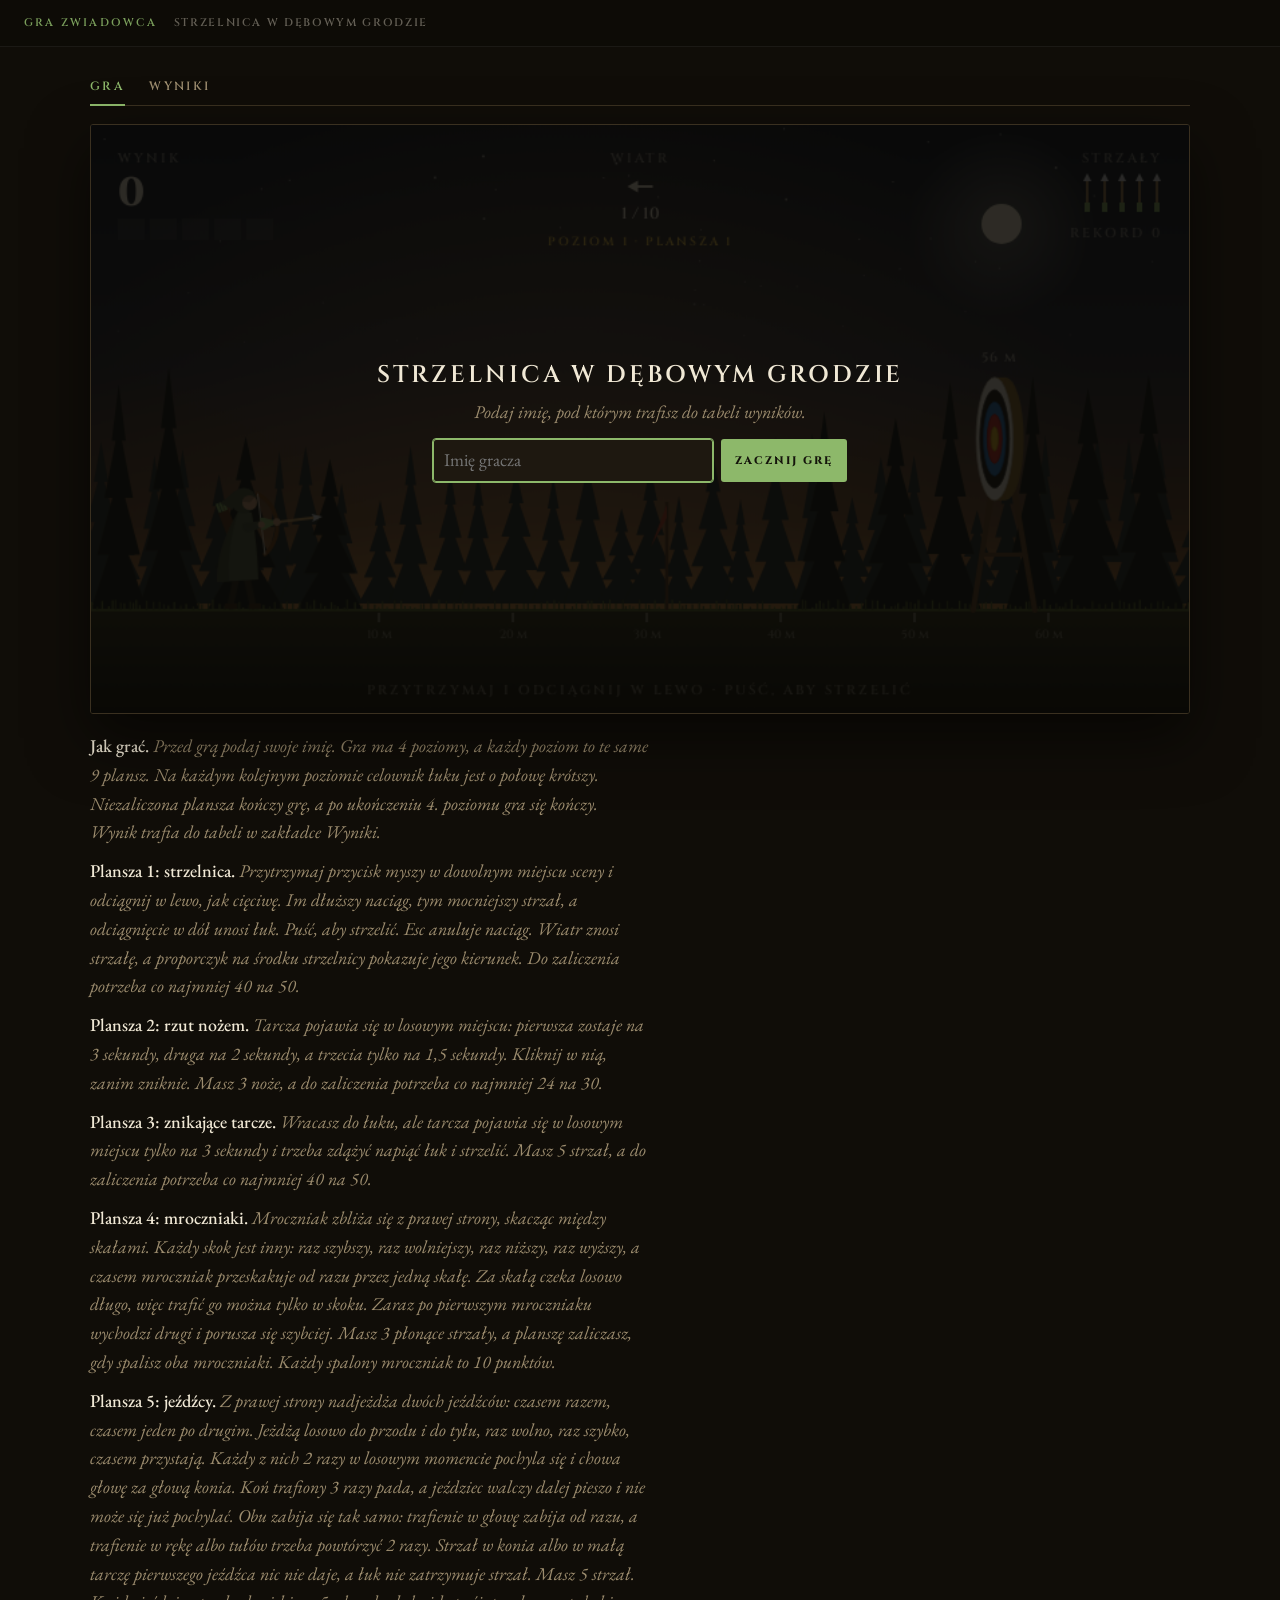
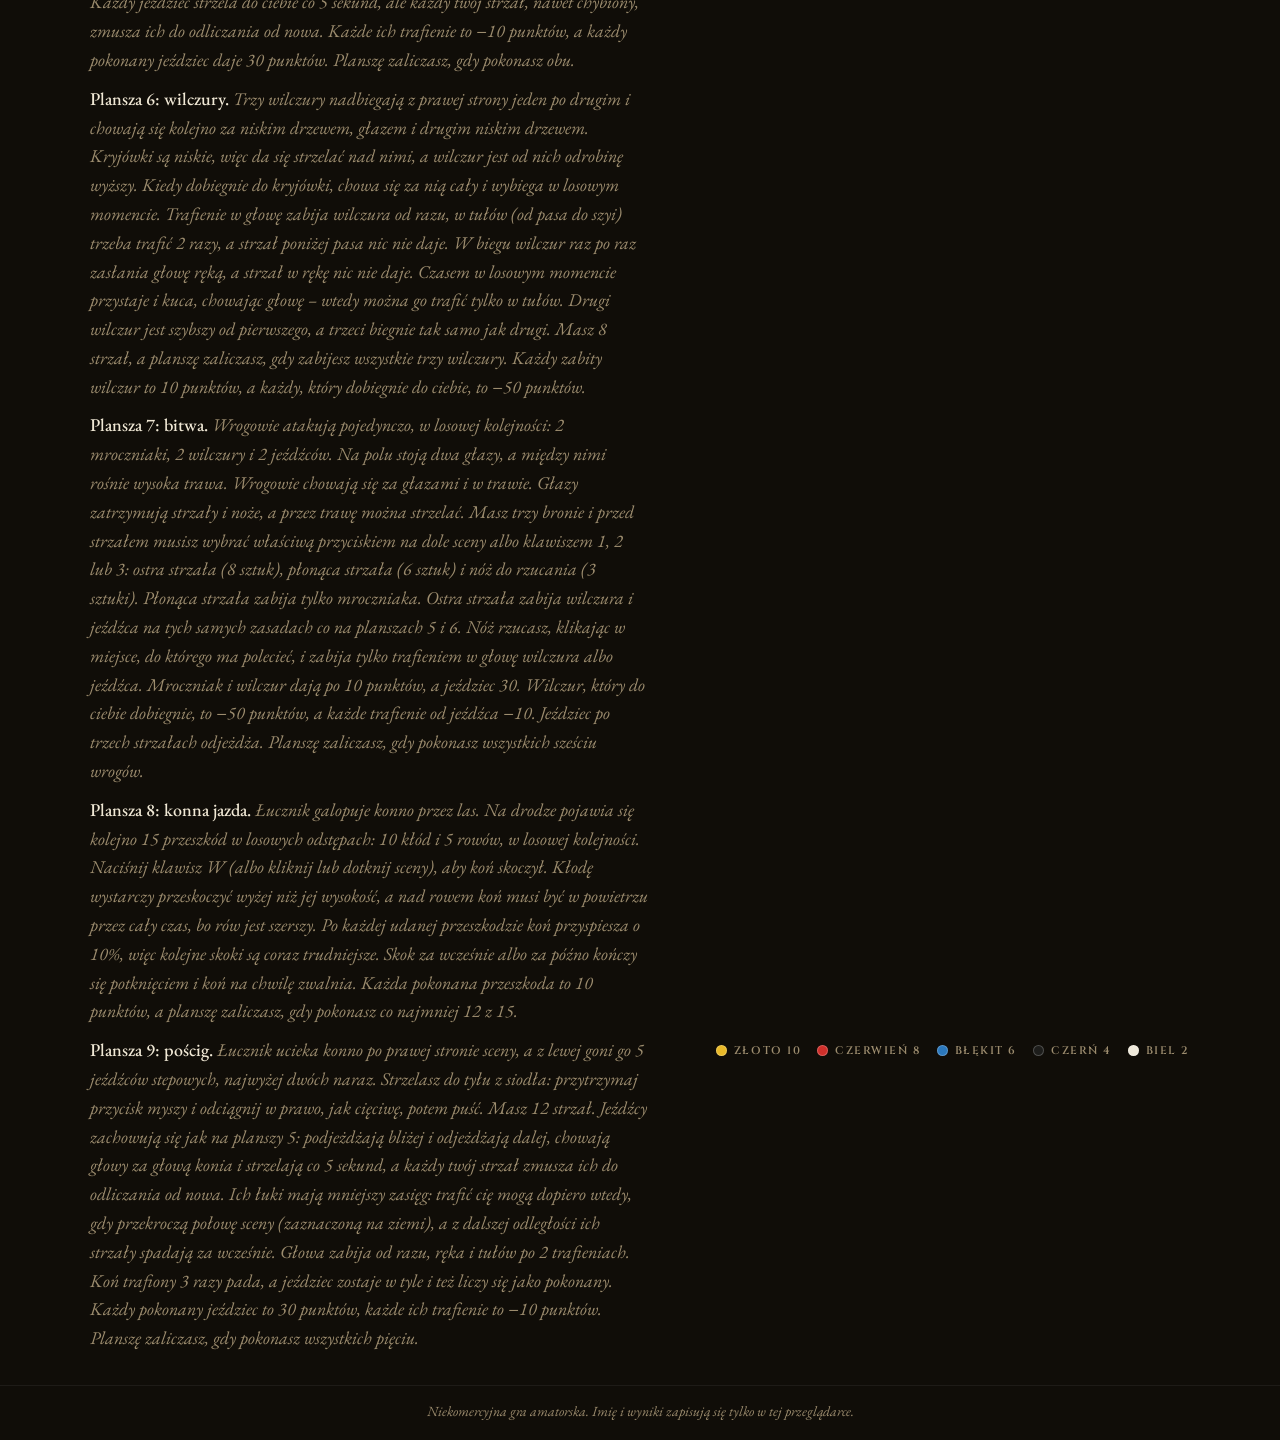
==== commit e31cfe74: "Plansza 8: 5 rowów zamiast 5 kłód Wśród 15 przeszkód 5 to rowy w losowych miejscach kolejki. Rów jes" ====
--- a/index.html
+++ b/index.html
@@ -4,7 +4,7 @@
 <meta charset="utf-8">
 <meta name="viewport" content="width=device-width, initial-scale=1, viewport-fit=cover">
 <title>Gra Zwiadowca</title>
-<meta name="description" content="Gra Zwiadowca – sprawdź swoje oko na strzelnicy w Dębowym Grodzie: strzelaj z łuku, rzucaj nożem, pal mroczniaki płonącymi strzałami, zmierz się z jeźdźcami, powstrzymaj wilczury, wygraj bitwę, przeskocz kłody w konnej jeździe i rozbij pościg.">
+<meta name="description" content="Gra Zwiadowca – sprawdź swoje oko na strzelnicy w Dębowym Grodzie: strzelaj z łuku, rzucaj nożem, pal mroczniaki płonącymi strzałami, zmierz się z jeźdźcami, powstrzymaj wilczury, wygraj bitwę, przeskocz kłody i rowy w konnej jeździe i rozbij pościg.">
 <link rel="icon" href="favicon.svg" type="image/svg+xml">
 <link rel="preload" href="fonts/cinzel-latin.woff2" as="font" type="font/woff2" crossorigin>
 <link rel="stylesheet" href="fonts/fonts.css">
@@ -273,7 +273,7 @@
     <p><strong>Plansza 5: jeźdźcy.</strong> Z prawej strony nadjeżdża dwóch jeźdźców: czasem razem, czasem jeden po drugim. Jeżdżą losowo do przodu i do tyłu, raz wolno, raz szybko, czasem przystają. Każdy z nich 2 razy w losowym momencie pochyla się i chowa głowę za głową konia. Koń trafiony 3 razy pada, a jeździec walczy dalej pieszo i nie może się już pochylać. Obu zabija się tak samo: trafienie w głowę zabija od razu, a trafienie w rękę albo tułów trzeba powtórzyć 2 razy. Strzał w konia albo w małą tarczę pierwszego jeźdźca nic nie daje, a łuk nie zatrzymuje strzał. Masz 5 strzał. Każdy jeździec strzela do ciebie co 5 sekund, ale każdy twój strzał, nawet chybiony, zmusza ich do odliczania od nowa. Każde ich trafienie to −10 punktów, a każdy pokonany jeździec daje 30 punktów. Planszę zaliczasz, gdy pokonasz obu.</p>
     <p><strong>Plansza 6: wilczury.</strong> Trzy wilczury nadbiegają z prawej strony jeden po drugim i chowają się kolejno za niskim drzewem, głazem i drugim niskim drzewem. Kryjówki są niskie, więc da się strzelać nad nimi, a wilczur jest od nich odrobinę wyższy. Kiedy dobiegnie do kryjówki, chowa się za nią cały i wybiega w losowym momencie. Trafienie w głowę zabija wilczura od razu, w tułów (od pasa do szyi) trzeba trafić 2 razy, a strzał poniżej pasa nic nie daje. W biegu wilczur raz po raz zasłania głowę ręką, a strzał w rękę nic nie daje. Czasem w losowym momencie przystaje i kuca, chowając głowę – wtedy można go trafić tylko w tułów. Drugi wilczur jest szybszy od pierwszego, a trzeci biegnie tak samo jak drugi. Masz 8 strzał, a planszę zaliczasz, gdy zabijesz wszystkie trzy wilczury. Każdy zabity wilczur to 10 punktów, a każdy, który dobiegnie do ciebie, to −50 punktów.</p>
     <p><strong>Plansza 7: bitwa.</strong> Wrogowie atakują pojedynczo, w losowej kolejności: 2 mroczniaki, 2 wilczury i 2 jeźdźców. Na polu stoją dwa głazy, a między nimi rośnie wysoka trawa. Wrogowie chowają się za głazami i w trawie. Głazy zatrzymują strzały i noże, a przez trawę można strzelać. Masz trzy bronie i przed strzałem musisz wybrać właściwą przyciskiem na dole sceny albo klawiszem 1, 2 lub 3: ostra strzała (8 sztuk), płonąca strzała (6 sztuk) i nóż do rzucania (3 sztuki). Płonąca strzała zabija tylko mroczniaka. Ostra strzała zabija wilczura i jeźdźca na tych samych zasadach co na planszach 5 i 6. Nóż rzucasz, klikając w miejsce, do którego ma polecieć, i zabija tylko trafieniem w głowę wilczura albo jeźdźca. Mroczniak i wilczur dają po 10 punktów, a jeździec 30. Wilczur, który do ciebie dobiegnie, to −50 punktów, a każde trafienie od jeźdźca −10. Jeździec po trzech strzałach odjeżdża. Planszę zaliczasz, gdy pokonasz wszystkich sześciu wrogów.</p>
-    <p><strong>Plansza 8: konna jazda.</strong> Łucznik galopuje konno przez las. Na drodze pojawia się kolejno 15 kłód, w losowych odstępach. Naciśnij klawisz W (albo kliknij lub dotknij sceny), aby koń przeskoczył kłodę. Po każdej przeskoczonej kłodzie koń przyspiesza o 10%, więc kolejne skoki są coraz trudniejsze. Skok za wcześnie albo za późno kończy się zahaczeniem o kłodę i koń na chwilę zwalnia. Każda przeskoczona kłoda to 10 punktów, a planszę zaliczasz, gdy przeskoczysz co najmniej 12 kłód.</p>
+    <p><strong>Plansza 8: konna jazda.</strong> Łucznik galopuje konno przez las. Na drodze pojawia się kolejno 15 przeszkód w losowych odstępach: 10 kłód i 5 rowów, w losowej kolejności. Naciśnij klawisz W (albo kliknij lub dotknij sceny), aby koń skoczył. Kłodę wystarczy przeskoczyć wyżej niż jej wysokość, a nad rowem koń musi być w powietrzu przez cały czas, bo rów jest szerszy. Po każdej udanej przeszkodzie koń przyspiesza o 10%, więc kolejne skoki są coraz trudniejsze. Skok za wcześnie albo za późno kończy się potknięciem i koń na chwilę zwalnia. Każda pokonana przeszkoda to 10 punktów, a planszę zaliczasz, gdy pokonasz co najmniej 12 z 15.</p>
     <p><strong>Plansza 9: pościg.</strong> Łucznik ucieka konno po prawej stronie sceny, a z lewej goni go 5 jeźdźców stepowych, najwyżej dwóch naraz. Strzelasz do tyłu z siodła: przytrzymaj przycisk myszy i odciągnij w prawo, jak cięciwę, potem puść. Masz 12 strzał. Jeźdźcy zachowują się jak na planszy 5: podjeżdżają bliżej i odjeżdżają dalej, chowają głowy za głową konia i strzelają co 5 sekund, a każdy twój strzał zmusza ich do odliczania od nowa. Ich łuki mają mniejszy zasięg: trafić cię mogą dopiero wtedy, gdy przekroczą połowę sceny (zaznaczoną na ziemi), a z dalszej odległości ich strzały spadają za wcześnie. Głowa zabija od razu, ręka i tułów po 2 trafieniach. Koń trafiony 3 razy pada, a jeździec zostaje w tyle i też liczy się jako pokonany. Każdy pokonany jeździec to 30 punktów, każde ich trafienie to −10 punktów. Planszę zaliczasz, gdy pokonasz wszystkich pięciu.</p>
     <ul class="rings" aria-label="Punktacja tarczy">
       <li style="--c: var(--ring-gold)">Złoto 10</li>
@@ -2267,7 +2267,7 @@
     return;
   }
   if (level === 8 && unlocked) {
-    label('KŁODY ZA TOBĄ · PLANSZA 9 ODBLOKOWANA', cx, 302, 'center', GOLD, 12, 600, '3px');
+    label('PRZESZKODY ZA TOBĄ · PLANSZA 9 ODBLOKOWANA', cx, 302, 'center', GOLD, 12, 600, '3px');
     label('KLIKNIJ, ABY UCIEKAĆ PRZED POŚCIGIEM', cx, 340, 'center', INK, 11, 600, '2px');
     return;
   }
@@ -2285,6 +2285,8 @@
 
 const LVL8_BEST_KEY = 'zwiadowcy-jazda-rekord';
 const LOGS = 15, LOGS_TO_PASS = 12, LOG_PTS = 10, LOG_W = 40, LOG_H = 22;
+// 5 z 15 przeszkód to rowy w losowych miejscach: koń musi być w powietrzu nad całym rowem.
+const DITCHES = 5, DITCH_W = 64, DITCH_D = 20;
 // Po każdym przeskoczonym pniu koń przyspiesza o 10%.
 const SPEED_UP = 1.1;
 const RIDE_SPEED = 6, HORSE_X = 150, JUMP_V = 7.6, JUMP_G = 0.38;
@@ -2314,10 +2316,10 @@
 }
 
 function rideRank(s) {
-  if (s >= LOGS * LOG_PTS) return ['Jeździec jak wiatr', 'Koń przefrunął nad kłodami, a ty nawet nie drgnąłeś w siodle.', GOLD];
-  if (s >= LOGS_TO_PASS * LOG_PTS) return ['Pewny jeździec', 'Kilka kłód zahaczyłeś, ale koń dowiózł cię do celu.', '#d9dee3'];
-  if (s > 0) return ['Twarde lądowanie', 'Część kłód za tobą, ale koń zbyt często zahaczał kopytem.', '#e0a050'];
-  return ['Potknięcia', 'Koń zahaczał o każdą kłodę. Czas na lekcje jazdy.', MISS];
+  if (s >= LOGS * LOG_PTS) return ['Jeździec jak wiatr', 'Koń przefrunął nad kłodami i rowami, a ty nawet nie drgnąłeś w siodle.', GOLD];
+  if (s >= LOGS_TO_PASS * LOG_PTS) return ['Pewny jeździec', 'Kilka przeszkód nie wyszło, ale koń dowiózł cię do celu.', '#d9dee3'];
+  if (s > 0) return ['Twarde lądowanie', 'Część przeszkód za tobą, ale koń zbyt często się potykał.', '#e0a050'];
+  return ['Potknięcia', 'Koń potykał się na każdej przeszkodzie. Czas na lekcje jazdy.', MISS];
 }
 
 function startLevel8() {
@@ -2339,7 +2341,8 @@
   newRecord = false;
   windLevel = 0;
   wind = 0;
-  ride = { off: 0, t: 0, h: 0, vy: 0, air: false, logs: [], left: LOGS, wait: 120 + Math.random() * 60, results: [], stumble: 0, end: 0, mult: 1, gait: 0 };
+  ride = { off: 0, t: 0, h: 0, vy: 0, air: false, logs: [], left: LOGS, wait: 120 + Math.random() * 60, results: [], stumble: 0, end: 0, mult: 1, gait: 0,
+    kinds: shuffle(Array.from({ length: LOGS }, (_, i) => i < DITCHES ? 'ditch' : 'log')) };
   phase = 'ride';
 }
 
@@ -2363,24 +2366,26 @@
     if (R.h <= 0) { R.h = 0; R.vy = 0; R.air = false; }
   }
   for (const lg of R.logs) lg.x -= speed;
-  R.logs = R.logs.filter(lg => lg.x > -LOG_W);
+  R.logs = R.logs.filter(lg => lg.x > -lg.w);
   if (phase !== 'ride') return;
 
-  // Kłody w losowych odstępach, jedna po drugiej.
+  // Kłody i rowy w losowych odstępach, jedna przeszkoda po drugiej.
   if (R.left > 0 && --R.wait <= 0) {
-    R.logs.push({ x: W + LOG_W, hit: false, done: false });
+    const kind = R.kinds[LOGS - R.left], w = kind === 'ditch' ? DITCH_W : LOG_W;
+    R.logs.push({ x: W + w, kind, w, hit: false, done: false });
     R.left--;
     R.wait = 90 + Math.random() * 110;
   }
   for (const lg of R.logs) {
     if (lg.done) continue;
-    const over = lg.x - LOG_W / 2 < HORSE_X + HOOF_FRONT && lg.x + LOG_W / 2 > HORSE_X + HOOF_BACK;
-    if (over && R.h < LOG_H - 2) {
+    const over = lg.x - lg.w / 2 < HORSE_X + HOOF_FRONT && lg.x + lg.w / 2 > HORSE_X + HOOF_BACK;
+    // Kłodę trzeba przeskoczyć wyżej niż jej wysokość, a nad rowem koń nie może dotknąć ziemi.
+    if (over && R.h < (lg.kind === 'ditch' ? 1 : LOG_H - 2)) {
       lg.hit = lg.done = true;
       R.stumble = 50;
       R.results.push('hit');
-      popup = { x: HORSE_X + 60, y: GY - 140, pts: 0, t: 0, text: 'Koń zahaczył o kłodę!' };
-    } else if (lg.x + LOG_W / 2 < HORSE_X + HOOF_BACK) {
+      popup = { x: HORSE_X + 60, y: GY - 140, pts: 0, t: 0, text: lg.kind === 'ditch' ? 'Koń wpadł nogą w rów!' : 'Koń zahaczył o kłodę!' };
+    } else if (lg.x + lg.w / 2 < HORSE_X + HOOF_BACK) {
       lg.done = true;
       score += LOG_PTS;
       R.mult *= SPEED_UP;
@@ -2421,6 +2426,25 @@
   layer(RIDE_GRASS, 1, 10, (g, x) => { ctx.fillStyle = g.c; ctx.fillRect(x, GY - g.h + 1, 1.2, g.h); });
   ctx.fillStyle = 'rgba(240,232,213,.14)';
   layer(RIDE_STONES, 1, 10, (s, x) => ctx.fillRect(x, s.y, s.s * 2, s.s));
+}
+
+// Rów: wykop w ziemi ze skośnymi brzegami i odrobiną wody na dnie.
+function drawDitch(d) {
+  const l = d.x - d.w / 2, r = d.x + d.w / 2;
+  ctx.fillStyle = '#0c0b07';
+  ctx.beginPath();
+  ctx.moveTo(l - 2, GY); ctx.lineTo(r + 2, GY); ctx.lineTo(r - 9, GY + DITCH_D); ctx.lineTo(l + 9, GY + DITCH_D);
+  ctx.closePath(); ctx.fill();
+  // Oświetlony przedni brzeg i ciemny tylny.
+  ctx.fillStyle = '#3a3220';
+  ctx.beginPath(); ctx.moveTo(r + 2, GY); ctx.lineTo(r - 9, GY + DITCH_D); ctx.lineTo(r - 14, GY + DITCH_D); ctx.lineTo(r - 4, GY); ctx.closePath(); ctx.fill();
+  ctx.fillStyle = '#24343a';
+  ctx.fillRect(l + 10, GY + DITCH_D - 5, d.w - 20, 4);
+  ctx.fillStyle = 'rgba(190,220,230,.25)';
+  ctx.fillRect(l + 16, GY + DITCH_D - 5, d.w - 34, 1);
+  // Kępki trawy na krawędziach.
+  ctx.fillStyle = '#5d6d33';
+  for (const x of [l - 3, l + 1, r - 2, r + 2]) ctx.fillRect(x, GY - 4, 1.4, 5);
 }
 
 function drawLog(lg) {
@@ -2539,7 +2563,7 @@
   }
   label('PLANSZA 8 · KONNA JAZDA', 20, 106, 'left', DIM, 9, 600, '2px');
   const cx = W / 2;
-  label('KŁODY', cx, 28, 'center', DIM, 10, 600, '2px');
+  label('PRZESZKODY', cx, 28, 'center', DIM, 10, 600, '2px');
   label(`${R.results.filter(s => s === 'ok').length} / ${LOGS} · ZALICZENIE OD ${LOGS_TO_PASS}`, cx, 54, 'center', INK, 12, 600);
   label(`TEMPO ${Math.round(R.mult * 100)}%`, cx, 72, 'center', R.mult > 1 ? '#e0a050' : DIM, 9, 600, '2px');
   label(progressLabel(), cx, 90, 'center', GOLD, 9, 600, '2px');
@@ -2548,11 +2572,11 @@
 
 function drawLevel8() {
   drawRideScenery();
-  for (const lg of ride.logs) drawLog(lg);
+  for (const lg of ride.logs) (lg.kind === 'ditch' ? drawDitch : drawLog)(lg);
   drawHorseAndRanger();
   drawFx();
   drawHud8();
-  if (phase === 'ride') label('NACIŚNIJ W, ABY PRZESKOCZYĆ KŁODĘ', W / 2, H - 14, 'center', 'rgba(240,232,213,.45)', 10, 600, '2px');
+  if (phase === 'ride') label('NACIŚNIJ W, ABY PRZESKOCZYĆ KŁODĘ ALBO RÓW', W / 2, H - 14, 'center', 'rgba(240,232,213,.45)', 10, 600, '2px');
   if (phase === 'over') drawOver();
 }
 
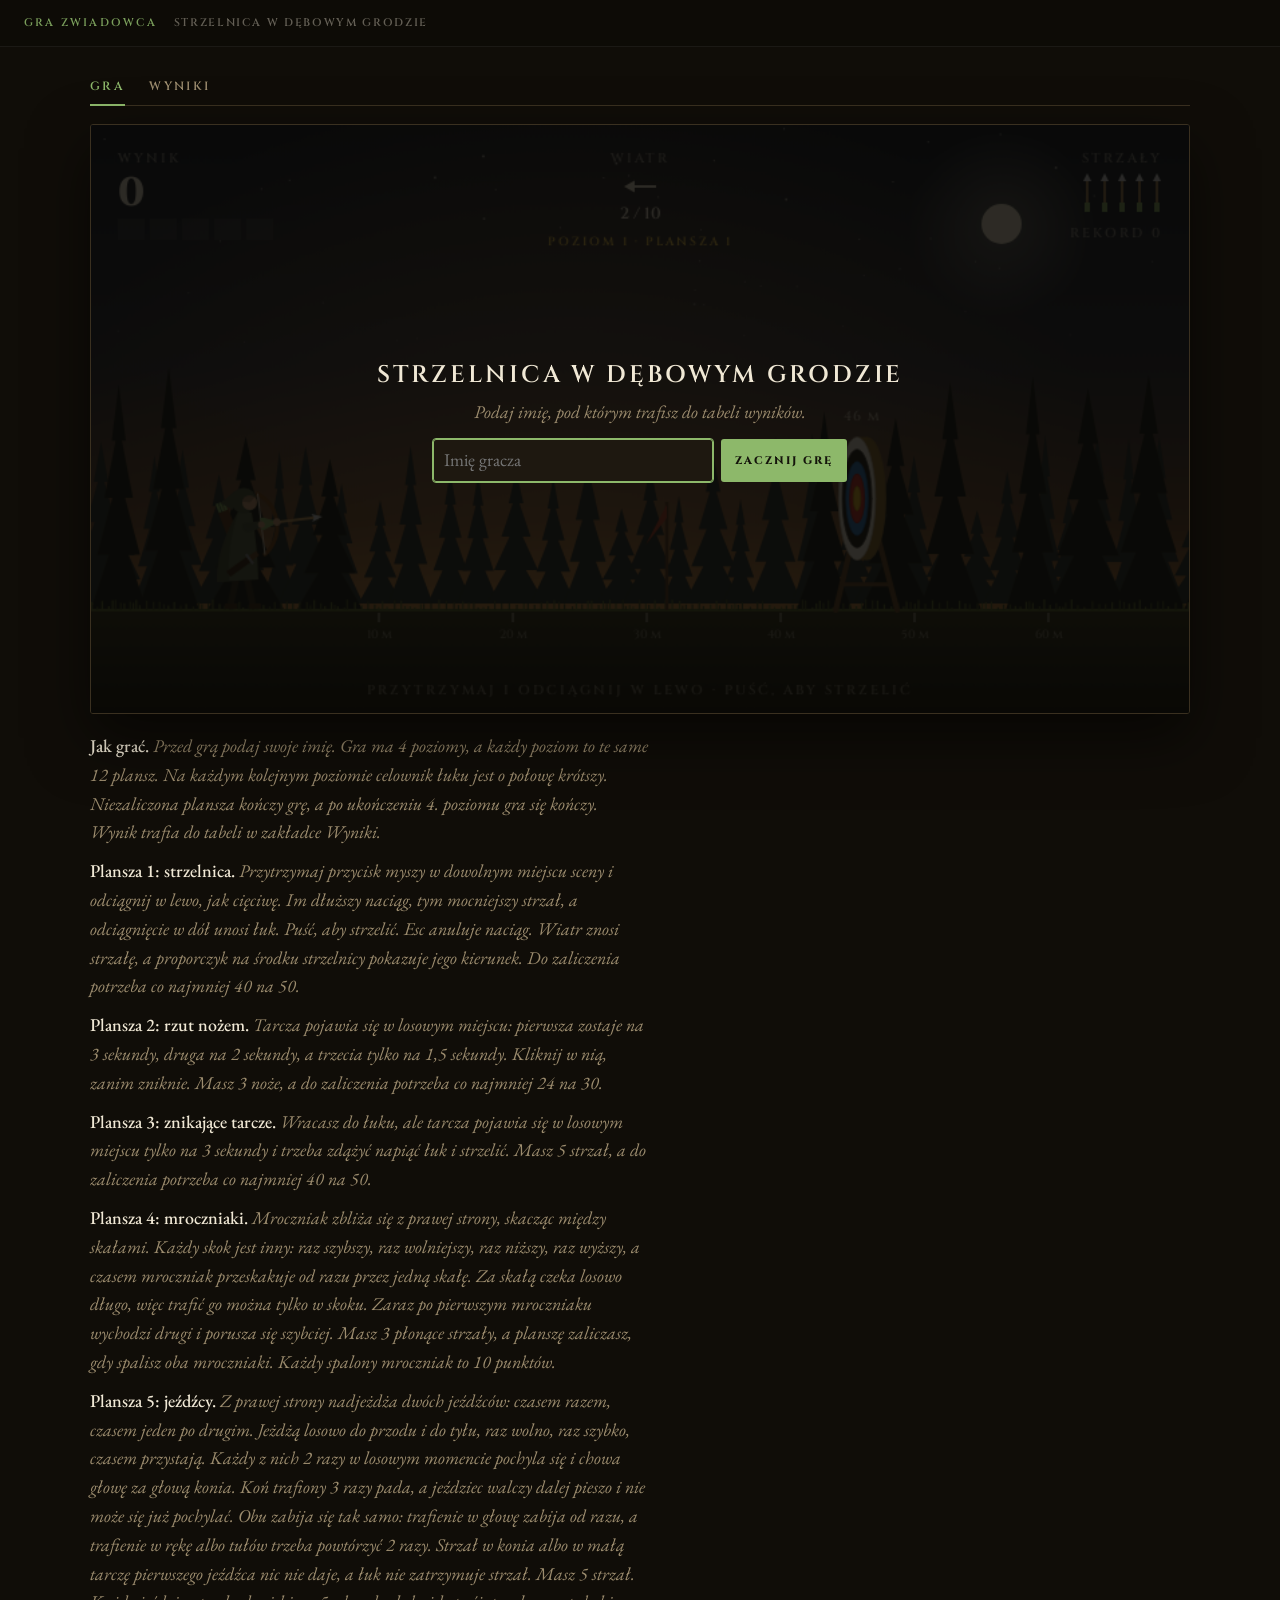
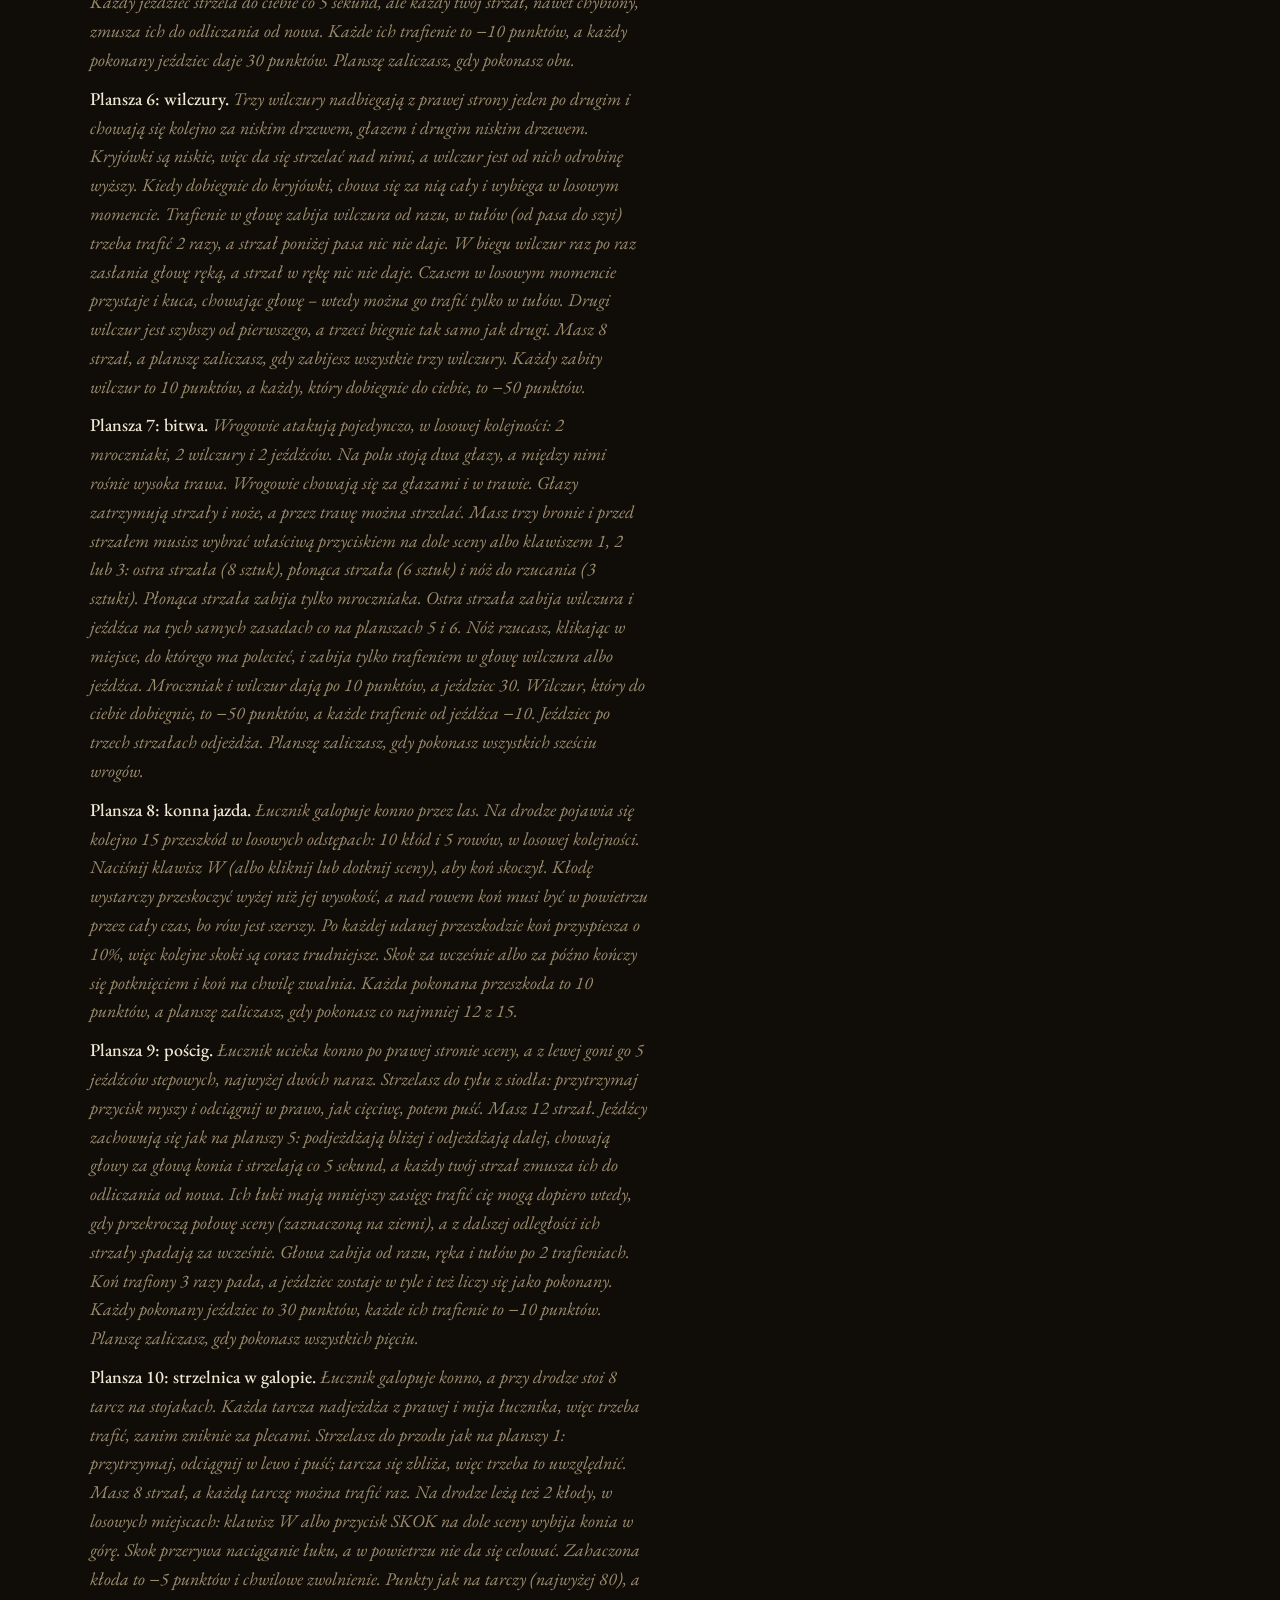
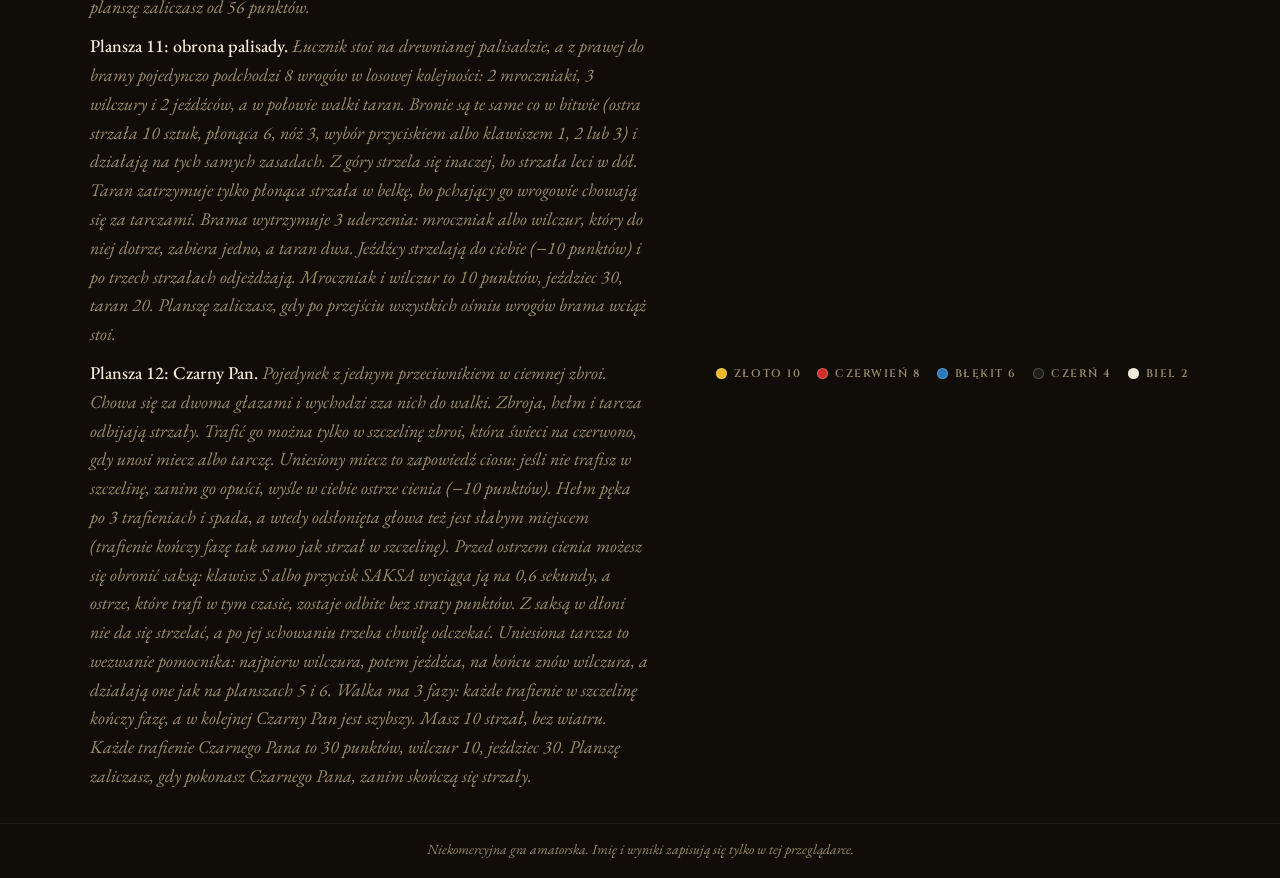
==== commit 5b4481b8: "Plansze 10–12: strzelnica w galopie, obrona palisady, Czarny Pan Plansza 10: strzelanie z galopu do " ====
--- a/index.html
+++ b/index.html
@@ -4,7 +4,7 @@
 <meta charset="utf-8">
 <meta name="viewport" content="width=device-width, initial-scale=1, viewport-fit=cover">
 <title>Gra Zwiadowca</title>
-<meta name="description" content="Gra Zwiadowca – sprawdź swoje oko na strzelnicy w Dębowym Grodzie: strzelaj z łuku, rzucaj nożem, pal mroczniaki płonącymi strzałami, zmierz się z jeźdźcami, powstrzymaj wilczury, wygraj bitwę, przeskocz kłody i rowy w konnej jeździe i rozbij pościg.">
+<meta name="description" content="Gra Zwiadowca – sprawdź swoje oko na strzelnicy w Dębowym Grodzie: strzelaj z łuku, rzucaj nożem, pal mroczniaki płonącymi strzałami, zmierz się z jeźdźcami, powstrzymaj wilczury, wygraj bitwę, przeskocz kłody i rowy, rozbij pościg, strzelaj w galopie, obroń palisadę i pokonaj Czarnego Pana.">
 <link rel="icon" href="favicon.svg" type="image/svg+xml">
 <link rel="preload" href="fonts/cinzel-latin.woff2" as="font" type="font/woff2" crossorigin>
 <link rel="stylesheet" href="fonts/fonts.css">
@@ -265,7 +265,7 @@
     </div>
   </div>
   <div class="rules">
-    <p><strong>Jak grać.</strong> Przed grą podaj swoje imię. Gra ma 4 poziomy, a każdy poziom to te same 9 plansz. Na każdym kolejnym poziomie celownik łuku jest o połowę krótszy. Niezaliczona plansza kończy grę, a po ukończeniu 4. poziomu gra się kończy. Wynik trafia do tabeli w zakładce Wyniki.</p>
+    <p><strong>Jak grać.</strong> Przed grą podaj swoje imię. Gra ma 4 poziomy, a każdy poziom to te same 12 plansz. Na każdym kolejnym poziomie celownik łuku jest o połowę krótszy. Niezaliczona plansza kończy grę, a po ukończeniu 4. poziomu gra się kończy. Wynik trafia do tabeli w zakładce Wyniki.</p>
     <p><strong>Plansza 1: strzelnica.</strong> Przytrzymaj przycisk myszy w dowolnym miejscu sceny i odciągnij w lewo, jak cięciwę. Im dłuższy naciąg, tym mocniejszy strzał, a odciągnięcie w dół unosi łuk. Puść, aby strzelić. Esc anuluje naciąg. Wiatr znosi strzałę, a proporczyk na środku strzelnicy pokazuje jego kierunek. Do zaliczenia potrzeba co najmniej 40 na 50.</p>
     <p><strong>Plansza 2: rzut nożem.</strong> Tarcza pojawia się w losowym miejscu: pierwsza zostaje na 3 sekundy, druga na 2 sekundy, a trzecia tylko na 1,5 sekundy. Kliknij w nią, zanim zniknie. Masz 3 noże, a do zaliczenia potrzeba co najmniej 24 na 30.</p>
     <p><strong>Plansza 3: znikające tarcze.</strong> Wracasz do łuku, ale tarcza pojawia się w losowym miejscu tylko na 3 sekundy i trzeba zdążyć napiąć łuk i strzelić. Masz 5 strzał, a do zaliczenia potrzeba co najmniej 40 na 50.</p>
@@ -275,6 +275,9 @@
     <p><strong>Plansza 7: bitwa.</strong> Wrogowie atakują pojedynczo, w losowej kolejności: 2 mroczniaki, 2 wilczury i 2 jeźdźców. Na polu stoją dwa głazy, a między nimi rośnie wysoka trawa. Wrogowie chowają się za głazami i w trawie. Głazy zatrzymują strzały i noże, a przez trawę można strzelać. Masz trzy bronie i przed strzałem musisz wybrać właściwą przyciskiem na dole sceny albo klawiszem 1, 2 lub 3: ostra strzała (8 sztuk), płonąca strzała (6 sztuk) i nóż do rzucania (3 sztuki). Płonąca strzała zabija tylko mroczniaka. Ostra strzała zabija wilczura i jeźdźca na tych samych zasadach co na planszach 5 i 6. Nóż rzucasz, klikając w miejsce, do którego ma polecieć, i zabija tylko trafieniem w głowę wilczura albo jeźdźca. Mroczniak i wilczur dają po 10 punktów, a jeździec 30. Wilczur, który do ciebie dobiegnie, to −50 punktów, a każde trafienie od jeźdźca −10. Jeździec po trzech strzałach odjeżdża. Planszę zaliczasz, gdy pokonasz wszystkich sześciu wrogów.</p>
     <p><strong>Plansza 8: konna jazda.</strong> Łucznik galopuje konno przez las. Na drodze pojawia się kolejno 15 przeszkód w losowych odstępach: 10 kłód i 5 rowów, w losowej kolejności. Naciśnij klawisz W (albo kliknij lub dotknij sceny), aby koń skoczył. Kłodę wystarczy przeskoczyć wyżej niż jej wysokość, a nad rowem koń musi być w powietrzu przez cały czas, bo rów jest szerszy. Po każdej udanej przeszkodzie koń przyspiesza o 10%, więc kolejne skoki są coraz trudniejsze. Skok za wcześnie albo za późno kończy się potknięciem i koń na chwilę zwalnia. Każda pokonana przeszkoda to 10 punktów, a planszę zaliczasz, gdy pokonasz co najmniej 12 z 15.</p>
     <p><strong>Plansza 9: pościg.</strong> Łucznik ucieka konno po prawej stronie sceny, a z lewej goni go 5 jeźdźców stepowych, najwyżej dwóch naraz. Strzelasz do tyłu z siodła: przytrzymaj przycisk myszy i odciągnij w prawo, jak cięciwę, potem puść. Masz 12 strzał. Jeźdźcy zachowują się jak na planszy 5: podjeżdżają bliżej i odjeżdżają dalej, chowają głowy za głową konia i strzelają co 5 sekund, a każdy twój strzał zmusza ich do odliczania od nowa. Ich łuki mają mniejszy zasięg: trafić cię mogą dopiero wtedy, gdy przekroczą połowę sceny (zaznaczoną na ziemi), a z dalszej odległości ich strzały spadają za wcześnie. Głowa zabija od razu, ręka i tułów po 2 trafieniach. Koń trafiony 3 razy pada, a jeździec zostaje w tyle i też liczy się jako pokonany. Każdy pokonany jeździec to 30 punktów, każde ich trafienie to −10 punktów. Planszę zaliczasz, gdy pokonasz wszystkich pięciu.</p>
+    <p><strong>Plansza 10: strzelnica w galopie.</strong> Łucznik galopuje konno, a przy drodze stoi 8 tarcz na stojakach. Każda tarcza nadjeżdża z prawej i mija łucznika, więc trzeba trafić, zanim zniknie za plecami. Strzelasz do przodu jak na planszy 1: przytrzymaj, odciągnij w lewo i puść; tarcza się zbliża, więc trzeba to uwzględnić. Masz 8 strzał, a każdą tarczę można trafić raz. Na drodze leżą też 2 kłody, w losowych miejscach: klawisz W albo przycisk SKOK na dole sceny wybija konia w górę. Skok przerywa naciąganie łuku, a w powietrzu nie da się celować. Zahaczona kłoda to −5 punktów i chwilowe zwolnienie. Punkty jak na tarczy (najwyżej 80), a planszę zaliczasz od 56 punktów.</p>
+    <p><strong>Plansza 11: obrona palisady.</strong> Łucznik stoi na drewnianej palisadzie, a z prawej do bramy pojedynczo podchodzi 8 wrogów w losowej kolejności: 2 mroczniaki, 3 wilczury i 2 jeźdźców, a w połowie walki taran. Bronie są te same co w bitwie (ostra strzała 10 sztuk, płonąca 6, nóż 3, wybór przyciskiem albo klawiszem 1, 2 lub 3) i działają na tych samych zasadach. Z góry strzela się inaczej, bo strzała leci w dół. Taran zatrzymuje tylko płonąca strzała w belkę, bo pchający go wrogowie chowają się za tarczami. Brama wytrzymuje 3 uderzenia: mroczniak albo wilczur, który do niej dotrze, zabiera jedno, a taran dwa. Jeźdźcy strzelają do ciebie (−10 punktów) i po trzech strzałach odjeżdżają. Mroczniak i wilczur to 10 punktów, jeździec 30, taran 20. Planszę zaliczasz, gdy po przejściu wszystkich ośmiu wrogów brama wciąż stoi.</p>
+    <p><strong>Plansza 12: Czarny Pan.</strong> Pojedynek z jednym przeciwnikiem w ciemnej zbroi. Chowa się za dwoma głazami i wychodzi zza nich do walki. Zbroja, hełm i tarcza odbijają strzały. Trafić go można tylko w szczelinę zbroi, która świeci na czerwono, gdy unosi miecz albo tarczę. Uniesiony miecz to zapowiedź ciosu: jeśli nie trafisz w szczelinę, zanim go opuści, wyśle w ciebie ostrze cienia (−10 punktów). Hełm pęka po 3 trafieniach i spada, a wtedy odsłonięta głowa też jest słabym miejscem (trafienie kończy fazę tak samo jak strzał w szczelinę). Przed ostrzem cienia możesz się obronić saksą: klawisz S albo przycisk SAKSA wyciąga ją na 0,6 sekundy, a ostrze, które trafi w tym czasie, zostaje odbite bez straty punktów. Z saksą w dłoni nie da się strzelać, a po jej schowaniu trzeba chwilę odczekać. Uniesiona tarcza to wezwanie pomocnika: najpierw wilczura, potem jeźdźca, na końcu znów wilczura, a działają one jak na planszach 5 i 6. Walka ma 3 fazy: każde trafienie w szczelinę kończy fazę, a w kolejnej Czarny Pan jest szybszy. Masz 10 strzał, bez wiatru. Każde trafienie Czarnego Pana to 30 punktów, wilczur 10, jeździec 30. Planszę zaliczasz, gdy pokonasz Czarnego Pana, zanim skończą się strzały.</p>
     <ul class="rings" aria-label="Punktacja tarczy">
       <li style="--c: var(--ring-gold)">Złoto 10</li>
       <li style="--c: var(--ring-red)">Czerwień 8</li>
@@ -307,7 +310,7 @@
 const LVL3_SHOW = 180, LVL2_TO_3 = 24;
 const LVL4_BEST_KEY = 'zwiadowcy-kalkary-rekord';
 const LVL3_TO_4 = 40, KALKARS = 2, FIRE_ARROWS = 3, JUMP_FRAMES = [120, 80], JUMP_H = 55;
-const PREVIEW_STEPS = 24, MAX_TIER = 4, BOARDS = 9;
+const PREVIEW_STEPS = 24, MAX_TIER = 4, BOARDS = 12;
 const LVL5_BEST_KEY = 'zwiadowcy-temudzein-rekord';
 const RIDER_ARROWS = 5, RIDERS = 2, ENEMY_EVERY = 300, ENEMY_HIT = 0.7, ENEMY_DMG = 10, KILL_PTS = 30;
 const LVL6_BEST_KEY = 'zwiadowcy-wargale-rekord';
@@ -374,7 +377,7 @@
   tier = 1;
   total = 0;
   gameOver = false;
-  [newGame, startKnives, startLevel3, startLevel4, startLevel5, startLevel6, startLevel7, startLevel8, startLevel9][n - 1]();
+  [newGame, startKnives, startLevel3, startLevel4, startLevel5, startLevel6, startLevel7, startLevel8, startLevel9, startLevel10, startLevel11, startLevel12][n - 1]();
 }
 
 /* ── Tło (rysowane raz) ─────────────────────────── */
@@ -628,6 +631,20 @@
   ctx.lineTo(-9, -21); ctx.quadraticCurveTo(-11, -46, -2, -73);
   ctx.closePath(); ctx.fill();
 
+  // Saksa w pochwie przy pasie; na planszy 12 łucznik może ją wyciągnąć.
+  ctx.save();
+  ctx.translate(6, -37);
+  ctx.rotate(0.95);
+  ctx.fillStyle = '#3a2716';
+  ctx.fillRect(-2.5, 0, 5, 19);
+  if (!saxeDrawn()) {
+    ctx.fillStyle = '#6b4a2a';
+    ctx.fillRect(-2, -8, 4, 8);
+    ctx.fillStyle = '#8a8f96';
+    ctx.fillRect(-4.5, -1.5, 9, 2);
+  }
+  ctx.restore();
+
   ctx.fillStyle = '#4a5640';
   ctx.beginPath(); ctx.arc(2, -81, 9.5, 0, Math.PI * 2); ctx.fill();
   ctx.beginPath(); ctx.moveTo(-5, -88); ctx.lineTo(-15, -79); ctx.lineTo(-6, -74); ctx.closePath(); ctx.fill();
@@ -651,7 +668,7 @@
   if (nocked) {
     ctx.save();
     ctx.translate(g.nockX + ARROW_LEN, 0);
-    drawArrowShape(false, level === 4 || (level === 7 && battle.weapon === 'fire'));
+    drawArrowShape(false, level === 4 || (isBattle() && battle.weapon === 'fire'));
     ctx.restore();
   }
   ctx.fillStyle = SKIN;
@@ -727,7 +744,7 @@
     ctx.lineWidth = 4;
     ctx.lineJoin = 'round';
     ctx.strokeStyle = 'rgba(10,8,4,.85)';
-    ctx.fillStyle = hit ? (popup.pts === 10 ? GOLD : INK) : MISS;
+    ctx.fillStyle = popup.color || (hit ? (popup.pts === 10 ? GOLD : INK) : MISS);
     ctx.strokeText(text, x, y);
     ctx.fillText(text, x, y);
     ctx.restore();
@@ -735,12 +752,12 @@
 }
 
 function drawHud() {
-  const k4 = level === 4, k5 = level === 5, k6 = level === 6, k7 = level === 7;
+  const k4 = level === 4, k5 = level === 5, k6 = level === 6, k7 = isBattle();
   // W bitwie zapas broni pokazują przyciski na dole sceny, więc tu nie rysujemy strzał.
   const n = k4 ? FIRE_ARROWS : k5 ? RIDER_ARROWS : k6 ? WARG_ARROWS : k7 ? 0 : SHOTS;
   label(k4 ? 'MROCZNIAKI' : 'WYNIK', 20, 28, 'left', DIM, 10, 600, '2px');
   label(String(score), 20, 60, 'left', score < 0 ? MISS : INK, 30, 800);
-  for (let i = 0; i < (k4 ? KALKARS : k6 ? WARGALS : k7 ? BATTLE_FOES.length : n); i++) {
+  for (let i = 0; i < (k4 ? KALKARS : k6 ? WARGALS : k7 ? battle.total : n); i++) {
     const x = 20 + i * 24;
     if (k7) {
       // Pokonani wrogowie na złoto, ci, którzy się przedarli, na czerwono.
@@ -785,8 +802,8 @@
     ctx.beginPath(); ctx.moveTo(x, 36); ctx.lineTo(x - 3, 42); ctx.lineTo(x + 3, 42); ctx.closePath(); ctx.fill();
     if (k4 && on) { ctx.save(); ctx.translate(x, 37); ctx.rotate(Math.PI / 2); drawFlame(0, 0, 0.7); ctx.restore(); }
   }
-  label(`REKORD ${k4 ? best4 : k5 ? best5 : k6 ? best6 : k7 ? best7 : level === 3 ? best3 : best}`, W - 20, k7 ? 28 : 84, 'right', DIM, 10, 600, '2px');
-  if (level >= 3) label(['PLANSZA 3 · ZNIKAJĄCE TARCZE', 'PLANSZA 4 · MROCZNIAKI', 'PLANSZA 5 · JEŹDŹCY', 'PLANSZA 6 · WILCZURY', 'PLANSZA 7 · BITWA'][level - 3], 20, 106, 'left', DIM, 9, 600, '2px');
+  label(`REKORD ${k4 ? best4 : k5 ? best5 : k6 ? best6 : k7 ? (level === 11 ? best11 : best7) : level === 3 ? best3 : best}`, W - 20, k7 ? 28 : 84, 'right', DIM, 10, 600, '2px');
+  if (level >= 3) label(['PLANSZA 3 · ZNIKAJĄCE TARCZE', 'PLANSZA 4 · MROCZNIAKI', 'PLANSZA 5 · JEŹDŹCY', 'PLANSZA 6 · WILCZURY', 'PLANSZA 7 · BITWA', 'PLANSZA 8 · KONNA JAZDA', 'PLANSZA 9 · POŚCIG', 'PLANSZA 10 · STRZELNICA W GALOPIE', 'PLANSZA 11 · OBRONA PALISADY', 'PLANSZA 12 · CZARNY PAN'][level - 3], 20, 106, 'left', DIM, 9, 600, '2px');
 }
 
 function progressLabel() {
@@ -1727,11 +1744,11 @@
 
 // W bitwie wilczur chowa się za prawym głazem, w wysokiej trawie i za lewym głazem.
 function wargPath() {
-  return level === 7 ? WARG_PATH7 : WARG_PATH;
+  return level === 7 ? WARG_PATH7 : level === 11 ? WARG_PATH11 : level === 12 ? WARG_PATH12 : WARG_PATH;
 }
 
 function wargHideXs() {
-  return level === 7 ? WARG_PATH7.slice(1, -1) : COVERS.map(c => c.x);
+  return level === 7 ? WARG_PATH7.slice(1, -1) : level === 11 ? WARG_PATH11.slice(1, -1) : level === 12 ? WARG_PATH12.slice(1, -1) : COVERS.map(c => c.x);
 }
 
 function spawnWargal() {
@@ -1799,7 +1816,8 @@
     w.mode = 'attack';
     w.t = 0;
     wargStatus[wargIndex] = 'reached';
-    if (phase !== 'over') {
+    if (phase !== 'over' && level === 11) hitGate(1, 'Wilczur w bramie');
+    else if (phase !== 'over') {
       score -= WARG_DMG;
       hurt = 30;
       popup = { x: ARCHER_X + 30, y: GY - 120, pts: -WARG_DMG, t: 0, text: `Wilczur cię dopadł! −${WARG_DMG}` };
@@ -1875,8 +1893,8 @@
   { id: 'knife', name: 'NÓŻ', ammo: 3 },
 ];
 const BATTLE_FOES = ['kalkar', 'kalkar', 'wargal', 'wargal', 'rider', 'rider'];
-const FOE_NAME = { kalkar: 'MROCZNIAK', wargal: 'WILCZUR', rider: 'JEŹDZIEC' };
-const FOE_LETTER = { kalkar: 'M', wargal: 'W', rider: 'J' };
+const FOE_NAME = { kalkar: 'MROCZNIAK', wargal: 'WILCZUR', rider: 'JEŹDZIEC', ram: 'TARAN' };
+const FOE_LETTER = { kalkar: 'M', wargal: 'W', rider: 'J', ram: 'T' };
 const KALKAR_PTS = 10, RIDER_LEAVE_AFTER = 3, BATTLE_MAX = 2 * KALKAR_PTS + 2 * WARG_PTS + 2 * KILL_PTS;
 const BTN = { x: 175, y: 398, w: 150, h: 28, gap: 10 };
 // Stała sceneria bitwy: dwa głazy, a pomiędzy nimi wysoka trawa (strzały przez nią przelatują).
@@ -1929,7 +1947,7 @@
   windLevel = Math.floor(Math.random() * 4) * (Math.random() < 0.5 ? -1 : 1);
   wind = windLevel / 10 * WIND_MAX;
   battle = {
-    queue: shuffle(BATTLE_FOES.slice()), cur: null, idx: 0, wait: 70,
+    queue: shuffle(BATTLE_FOES.slice()), total: BATTLE_FOES.length, cur: null, idx: 0, wait: 70,
     n: { kalkar: 0, wargal: 0, rider: 0 }, log: [], results: [], announce: null,
     weapon: 'sharp', ammo: Object.fromEntries(WEAPONS.map(w => [w.id, w.ammo])),
   };
@@ -1943,6 +1961,7 @@
   B.idx = n;
   if (type === 'kalkar') { kalIndex = n; kalStatus = []; spawnKalkar(); }
   else if (type === 'wargal') { wargIndex = n; wargStatus = []; spawnWargal(); }
+  else if (type === 'ram') spawnRam();
   else { riders = [makeRider(n + 1, 0)]; riders[0].fired = 0; }
   B.announce = { text: `NADCHODZI ${FOE_NAME[type]}`, t: 0 };
 }
@@ -1951,6 +1970,7 @@
   const B = battle;
   if (B.cur === 'kalkar') return kalStatus[B.idx];
   if (B.cur === 'wargal') return wargStatus[B.idx];
+  if (B.cur === 'ram') return battle.ram && battle.ram.status;
   return riders[0] && riders[0].dead ? 'dead' : undefined;
 }
 
@@ -1980,6 +2000,9 @@
   } else if (B.cur === 'wargal') {
     if (warg) updateWargal();
     if (!warg) foeDone(wargStatus[B.idx] || 'reached');
+  } else if (B.cur === 'ram') {
+    updateRam();
+    if (!B.ram) foeDone(B.lastRam);
   } else {
     const r = riders[0];
     if (r.leaving) {
@@ -2029,12 +2052,14 @@
   else if (phase === 'landed' && --timer <= 0) finishShot();
   else if (phase === 'ready' || phase === 'aiming') {
     // Koniec bitwy: wszyscy wrogowie za nami albo nie została żadna broń.
-    if ((!battle.cur && !battle.queue.length) || battleAmmoLeft() === 0) endLevel7();
+    if ((!battle.cur && !battle.queue.length) || battleAmmoLeft() === 0 || (level === 11 && battle.gate <= 0)) {
+      if (level === 11) endLevel11(); else endLevel7();
+    }
   }
 }
 
 function selectWeapon(i) {
-  if (level !== 7 || phase === 'aiming' || !WEAPONS[i]) return;
+  if (!isBattle() || phase === 'aiming' || !WEAPONS[i]) return;
   battle.weapon = WEAPONS[i].id;
 }
 
@@ -2065,6 +2090,7 @@
     const x = px + (a.x - px) * i / n, y = py + (a.y - py) * i / n;
     if (y >= GY) return false;
     for (const r of BATTLE_ROCKS) if (inRock(r, x, y)) { land(x, y, 0); popup.text = 'W głaz'; return true; }
+    if (level === 11 && battle.ram && ramArrowHit(battle.ram, x, y, fire)) return true;
     {
       const k = kal;
       if (k && k.mode === 'move' && hitKalkar(k, x, y)) {
@@ -2102,11 +2128,11 @@
 
 // Nóż leci prosto do klikniętego miejsca, jak na planszy 2.
 function throwBattleKnife(p) {
-  const dx = p.x - HAND.x, dy = p.y - HAND.y, dist = Math.hypot(dx, dy);
+  const hy = HAND.y - archerLift(), dx = p.x - HAND.x, dy = p.y - hy, dist = Math.hypot(dx, dy);
   if (dist < 20) return;
   battle.ammo.knife--;
   knife = {
-    x: HAND.x, y: HAND.y, vx: dx / dist * KNIFE_SPEED, vy: dy / dist * KNIFE_SPEED,
+    x: HAND.x, y: hy, vx: dx / dist * KNIFE_SPEED, vy: dy / dist * KNIFE_SPEED,
     steps: Math.ceil(dist / KNIFE_SPEED), spin: 0, dir: Math.atan2(dy, dx), stuck: false,
   };
   phase = 'kflight';
@@ -2132,6 +2158,7 @@
   for (let i = 1; i <= n; i++) {
     const x = px + (k.x - px) * i / n, y = py + (k.y - py) * i / n;
     for (const r of BATTLE_ROCKS) if (inRock(r, x, y)) return knifeResult(0, x, y, 'W głaz');
+    if (level === 11 && battle.ram && inRam(battle.ram, x, y)) return knifeResult(0, x, y, 'Nóż nic nie zrobi taranowi');
     {
       if (kal && kal.mode === 'move' && hitKalkar(kal, x, y)) return knifeResult(0, x, y, 'Nóż nie rani mroczniaka');
     }
@@ -2182,6 +2209,8 @@
   if (warg && warg.mode !== 'hidden') drawWargal(warg);
   for (const r of BATTLE_ROCKS) drawRock(r);
   drawGrass();
+  // Taran jest wysoki i ciężki, więc widać go przed trawą.
+  if (level === 11 && battle.ram) drawRam(battle.ram);
 }
 
 function drawWeaponBar() {
@@ -2208,11 +2237,11 @@
 function drawOver() {
   ctx.fillStyle = 'rgba(8,7,4,.74)';
   ctx.fillRect(0, 0, W, H);
-  const cx = W / 2, [title, sub, color] = [rank, knifeRank, lvl3Rank, kalkarRank, riderRank, wargalRank, battleRank, rideRank, chaseRank][level - 1](score);
+  const cx = W / 2, [title, sub, color] = [rank, knifeRank, lvl3Rank, kalkarRank, riderRank, wargalRank, battleRank, rideRank, chaseRank, gallopRank, palisadeRank, bossRank][level - 1](score);
   label(`POZIOM ${tier} · KONIEC PLANSZY ${level}`, cx, 118, 'center', DIM, 11, 600, '3px');
   label(`SUMA PUNKTÓW ${total}`, cx, 380, 'center', DIM, 10, 600, '2px');
 
-  const big = String(score), small = ` / ${level === 9 ? CHASERS * KILL_PTS : level === 8 ? LOGS * LOG_PTS : level === 7 ? BATTLE_MAX : level === 6 ? WARGALS * WARG_PTS : level === 5 ? KILL_PTS * RIDERS : level === 4 ? KALKARS : (level === 2 ? KNIVES : SHOTS) * 10}`;
+  const big = String(score), small = ` / ${level === 12 ? BOSS_MAX : level === 11 ? PALISADE_MAX : level === 10 ? GAL_TARGETS * 10 : level === 9 ? CHASERS * KILL_PTS : level === 8 ? LOGS * LOG_PTS : level === 7 ? BATTLE_MAX : level === 6 ? WARGALS * WARG_PTS : level === 5 ? KILL_PTS * RIDERS : level === 4 ? KALKARS : (level === 2 ? KNIVES : SHOTS) * 10}`;
   ctx.font = '800 64px Cinzel, Georgia, serif';
   const w1 = ctx.measureText(big).width;
   ctx.font = '600 20px Cinzel, Georgia, serif';
@@ -2271,8 +2300,23 @@
     label('KLIKNIJ, ABY UCIEKAĆ PRZED POŚCIGIEM', cx, 340, 'center', INK, 11, 600, '2px');
     return;
   }
-  if (level === 9 && unlocked && tier < MAX_TIER) {
-    label(`POŚCIG ROZBITY · POZIOM ${tier + 1} ODBLOKOWANY`, cx, 302, 'center', GOLD, 12, 600, '3px');
+  if (level === 9 && unlocked) {
+    label('POŚCIG ROZBITY · PLANSZA 10 ODBLOKOWANA', cx, 302, 'center', GOLD, 12, 600, '3px');
+    label('KLIKNIJ, ABY STRZELAĆ W GALOPIE', cx, 340, 'center', INK, 11, 600, '2px');
+    return;
+  }
+  if (level === 10 && unlocked) {
+    label('TARCZE TRAFIONE W GALOPIE · PLANSZA 11 ODBLOKOWANA', cx, 302, 'center', GOLD, 12, 600, '3px');
+    label('KLIKNIJ, ABY BRONIĆ PALISADY', cx, 340, 'center', INK, 11, 600, '2px');
+    return;
+  }
+  if (level === 11 && unlocked) {
+    label('BRAMA OCALAŁA · PLANSZA 12 ODBLOKOWANA', cx, 302, 'center', GOLD, 12, 600, '3px');
+    label('KLIKNIJ, ABY STANĄĆ DO POJEDYNKU Z CZARNYM PANEM', cx, 340, 'center', INK, 11, 600, '2px');
+    return;
+  }
+  if (level === 12 && unlocked && tier < MAX_TIER) {
+    label(`CZARNY PAN POKONANY · POZIOM ${tier + 1} ODBLOKOWANY`, cx, 302, 'center', GOLD, 12, 600, '3px');
     label('KLIKNIJ, ABY ZACZĄĆ OD PLANSZY 1 Z CELOWNIKIEM KRÓTSZYM O POŁOWĘ', cx, 340, 'center', INK, 11, 600, '2px');
     return;
   }
@@ -2593,7 +2637,7 @@
 const SEAT = 38;
 let mirrored = false, best9 = loadBest(LVL9_BEST_KEY);
 
-function archerLift() { return level === 9 ? SEAT : 0; }
+function archerLift() { return level === 9 ? SEAT : level === 10 ? SEAT + ride.h : level === 11 ? WALL_H : 0; }
 function shoulderPt() { return { x: SHOULDER.x, y: SHOULDER.y - archerLift() }; }
 
 function chaseRank() {
@@ -2789,6 +2833,898 @@
   if (phase === 'over') drawOver();
 }
 
+/* ── Plansza 10: strzelnica w galopie ───────────── */
+
+// Łucznik jedzie w prawo (koń w miejscu ARCHER_X), a tarcze i kłody przesuwają się razem z ziemią.
+const LVL10_BEST_KEY = 'zwiadowcy-galop-rekord';
+const GAL_TARGETS = 8, GAL_LOGS = 2, GAL_ARROWS = 8, GAL_PASS = 56, GAL_LOG_PEN = 5, GAL_R = 40;
+const JUMP_BTN = { x: 350, y: 398, w: 120, h: 28 };
+let best10 = loadBest(LVL10_BEST_KEY);
+
+function gallopRank(s) {
+  if (s >= GAL_TARGETS * 10) return ['Mistrz siodła', 'Osiem złotych w pełnym galopie. Nikt w Dębowym Grodzie tego nie pamięta.', GOLD];
+  if (s >= GAL_PASS) return ['Łucznik konny', 'Koń pędzi, a strzały i tak trafiają tam, gdzie trzeba.', '#d9dee3'];
+  if (s > 0) return ['Za szybko', 'Tarcze uciekały, zanim zdążyłeś dobrze wycelować.', '#e0a050'];
+  return ['Pudła w galopie', 'Z siodła strzela się zupełnie inaczej. Jeszcze kilka przejazdów.', MISS];
+}
+
+function startLevel10() {
+  level = 10;
+  unlocked = false;
+  target = null;
+  arrow = null;
+  drag = null;
+  knife = null;
+  shield = null;
+  kal = null;
+  warg = null;
+  riders = [];
+  enemyArrows = [];
+  hurt = 0;
+  score = 0;
+  shots = [];
+  popup = null;
+  newRecord = false;
+  windLevel = 0;
+  wind = 0;
+  // Kolejność przeszkód losowa, ale zawsze zaczyna się od tarczy.
+  const events = shuffle([...Array(GAL_TARGETS - 1).fill('t'), ...Array(GAL_LOGS).fill('l')]);
+  ride = { off: 0, t: 0, h: 0, vy: 0, air: false, stumble: 0, gait: 0, wait: 70, events: ['t', ...events],
+    logs: [], targets: [], tn: 0, tres: [], logsDone: 0 };
+  phase = 'ready';
+}
+
+function inJumpBtn(p) {
+  return p.x >= JUMP_BTN.x && p.x <= JUMP_BTN.x + JUMP_BTN.w && p.y >= JUMP_BTN.y && p.y <= JUMP_BTN.y + JUMP_BTN.h;
+}
+
+function jumpGallop() {
+  if (level !== 10 || phase === 'over' || ride.air) return;
+  // Skok przerywa naciąganie łuku.
+  if (phase === 'aiming') { drag = null; phase = 'ready'; }
+  ride.air = true;
+  ride.vy = JUMP_V;
+}
+
+function gallopArrowHit(a, px, py) {
+  for (const t of ride.targets) {
+    if (t.hit || !(px < t.x && a.x >= t.x)) continue;
+    const yc = py + (t.x - px) / (a.x - px) * (a.y - py), d = Math.abs(yc - t.y);
+    if (d > t.r) continue;
+    const pts = ringPoints(d / t.r);
+    t.hit = true;
+    ride.tres[t.n] = pts;
+    land(t.x, yc, pts);
+    return true;
+  }
+  return false;
+}
+
+function updateLevel10() {
+  const R = ride;
+  R.t++;
+  const speed = RIDE_SPEED * (R.stumble > 0 ? 0.45 : 1);
+  if (R.stumble > 0) R.stumble--;
+  R.off += speed;
+  R.gait += 1.9 * speed / RIDE_SPEED;
+  if (R.air) {
+    R.h += R.vy;
+    R.vy -= JUMP_G;
+    if (R.h <= 0) { R.h = 0; R.vy = 0; R.air = false; }
+  }
+  for (const o of R.targets) o.x -= speed;
+  for (const o of R.logs) o.x -= speed;
+  // Strzała wbita w tarczę albo w ziemię odjeżdża razem z nimi.
+  if (arrow && arrow.stuck) arrow.x -= speed;
+  R.targets = R.targets.filter(o => o.x > -80);
+  R.logs = R.logs.filter(o => o.x > -LOG_W);
+  if (phase === 'over') return;
+
+  if (R.events.length && --R.wait <= 0) {
+    if (R.events.shift() === 't') R.targets.push({ x: W + 50, y: GY - 75 - Math.random() * 85, r: GAL_R, n: R.tn++, hit: false, done: false });
+    else R.logs.push({ x: W + LOG_W, done: false });
+    R.wait = 105 + Math.random() * 70;
+  }
+  for (const o of R.targets) {
+    // Tarcza za plecami łucznika już przepadła.
+    if (!o.done && o.x < ARCHER_X - 20) {
+      o.done = true;
+      if (!o.hit) R.tres[o.n] = 0;
+    }
+  }
+  for (const lg of R.logs) {
+    if (lg.done) continue;
+    const over = lg.x - LOG_W / 2 < ARCHER_X + HOOF_FRONT && lg.x + LOG_W / 2 > ARCHER_X + HOOF_BACK;
+    if (over && R.h < LOG_H - 2) {
+      lg.done = true;
+      R.logsDone++;
+      R.stumble = 50;
+      score -= GAL_LOG_PEN;
+      if (phase === 'aiming') { drag = null; phase = 'ready'; }
+      popup = { x: ARCHER_X + 60, y: GY - 150, pts: -GAL_LOG_PEN, t: 0, text: `Koń zahaczył o kłodę! −${GAL_LOG_PEN}` };
+    } else if (lg.x + LOG_W / 2 < ARCHER_X + HOOF_BACK) { lg.done = true; R.logsDone++; }
+  }
+
+  if (phase === 'flight') stepArrow();
+  else if (phase === 'landed' && --timer <= 0) finishShot();
+  else if (phase === 'ready') {
+    // tres ma dziury, dopóki tarcza nie zostanie trafiona albo nie minie łucznika; filter je pomija.
+    const allPassed = !R.events.length && R.tres.filter(() => true).length === GAL_TARGETS && R.logsDone === GAL_LOGS;
+    if (allPassed || shots.length >= GAL_ARROWS) endLevel10();
+  }
+}
+
+function endLevel10() {
+  drag = null;
+  newRecord = score > best10;
+  if (newRecord) { best10 = score; saveBest(LVL10_BEST_KEY, best10); }
+  unlocked = score >= GAL_PASS;
+  finishBoard();
+}
+
+// Koń patrzy w prawo, a łucznik w siodle celuje do przodu; nogi i dół peleryny zasłania koń.
+function drawGallopArcher(aim) {
+  const R = ride, bob = R.air || calm ? 0 : Math.sin(R.t * 0.34) * 1.5;
+  const sh = Math.max(0.35, 1 - R.h / 120);
+  ctx.fillStyle = 'rgba(0,0,0,.28)';
+  ctx.beginPath(); ctx.ellipse(ARCHER_X, GY + 2, 46 * sh, 4 * sh, 0, 0, Math.PI * 2); ctx.fill();
+  const tilt = R.stumble > 0 ? 0.13 * Math.sin(R.stumble / 50 * Math.PI) : R.air ? -0.08 * Math.sign(R.vy) : 0;
+  ctx.save();
+  ctx.translate(ARCHER_X, GY - R.h);
+  ctx.rotate(tilt);
+  ctx.translate(-ARCHER_X, -GY);
+  ctx.save();
+  ctx.translate(ARCHER_X, 0);
+  ctx.scale(-1, 1);
+  drawHorse({ x: 0, bob, kind: 2, dead: false, pause: R.air ? 1 : 0, t: R.gait });
+  ctx.restore();
+  ctx.save();
+  ctx.beginPath(); ctx.rect(0, 0, W, GY + bob - 68); ctx.clip();
+  ctx.translate(0, -SEAT);
+  drawArcher(aim ? aim.ang : lastAng, aim ? aim.pull : 0, phase === 'ready' || phase === 'aiming');
+  ctx.restore();
+  const hy = GY - SEAT - 30 + bob;
+  ctx.strokeStyle = '#2f2b21';
+  ctx.lineWidth = 5;
+  ctx.lineCap = 'round';
+  ctx.beginPath(); ctx.moveTo(ARCHER_X - 1, hy); ctx.lineTo(ARCHER_X + 9, hy + 12); ctx.lineTo(ARCHER_X + 5, hy + 26); ctx.stroke();
+  ctx.fillStyle = '#3d2b19';
+  ctx.fillRect(ARCHER_X + 2, hy + 24, 10, 4);
+  ctx.restore();
+}
+
+function drawHud10() {
+  const R = ride;
+  label('WYNIK', 20, 28, 'left', DIM, 10, 600, '2px');
+  label(String(score), 20, 60, 'left', score < 0 ? MISS : INK, 30, 800);
+  for (let i = 0; i < GAL_TARGETS; i++) {
+    const x = 20 + i * 24, v = R.tres[i];
+    ctx.fillStyle = 'rgba(240,232,213,.08)';
+    ctx.fillRect(x, 70, 20, 16);
+    if (v !== undefined) label(String(v), x + 10, 82, 'center', v > 0 ? (v >= 10 ? GOLD : INK) : MISS, 10, 600);
+  }
+  label('PLANSZA 10 · STRZELNICA W GALOPIE', 20, 106, 'left', DIM, 9, 600, '2px');
+  const cx = W / 2;
+  label('TARCZE', cx, 28, 'center', DIM, 10, 600, '2px');
+  label(`${R.tres.filter(v => v > 0).length} / ${GAL_TARGETS} · ZALICZENIE OD ${GAL_PASS} PKT`, cx, 54, 'center', INK, 12, 600);
+  label(progressLabel(), cx, 76, 'center', GOLD, 9, 600, '2px');
+  label('STRZAŁY', W - 20, 28, 'right', DIM, 10, 600, '2px');
+  const left = GAL_ARROWS - shots.length - (phase === 'flight' ? 1 : 0);
+  for (let i = 0; i < GAL_ARROWS; i++) {
+    const x = W - 24 - i * 13, on = i < left, off = 'rgba(240,232,213,.15)';
+    ctx.strokeStyle = on ? '#c9a063' : off;
+    ctx.lineWidth = 1.6;
+    ctx.beginPath(); ctx.moveTo(x, 40); ctx.lineTo(x, 64); ctx.stroke();
+    ctx.fillStyle = on ? '#8db86a' : off;
+    ctx.fillRect(x - 2, 58, 4, 7);
+    ctx.fillStyle = on ? '#d9dde0' : off;
+    ctx.beginPath(); ctx.moveTo(x, 36); ctx.lineTo(x - 3, 42); ctx.lineTo(x + 3, 42); ctx.closePath(); ctx.fill();
+  }
+  label(`REKORD ${best10}`, W - 20, 84, 'right', DIM, 10, 600, '2px');
+  // Przycisk skoku (klawisz W).
+  const b = JUMP_BTN, on = !R.air && phase !== 'over';
+  ctx.fillStyle = on ? 'rgba(10,8,4,.6)' : 'rgba(10,8,4,.35)';
+  ctx.fillRect(b.x, b.y, b.w, b.h);
+  ctx.strokeStyle = on ? 'rgba(240,232,213,.35)' : 'rgba(240,232,213,.12)';
+  ctx.lineWidth = 1;
+  ctx.strokeRect(b.x + 0.5, b.y + 0.5, b.w - 1, b.h - 1);
+  label('W · SKOK', b.x + b.w / 2, b.y + 18, 'center', on ? INK : DIM, 10, 700, '1px');
+}
+
+function drawLevel10() {
+  const R = ride;
+  drawRideScenery();
+  for (const t of R.targets) drawTargetBody(t);
+  for (const lg of R.logs) drawLog(lg);
+  if (arrow && arrow.stuck) drawArrow(arrow);
+  const aim = phase === 'aiming' ? aimNow() : null;
+  drawGallopArcher(aim);
+  if (aim && aim.pull > 0.02) { drawPreview(aim.ang, aim.pull); drawPower(aim.pull); }
+  if (arrow && !arrow.stuck) drawArrow(arrow);
+  drawFx();
+  drawHud10();
+  if (phase === 'ready' && !R.air) label('STRZELAJ DO TARCZ · W ALBO PRZYCISK, ABY PRZESKOCZYĆ KŁODĘ', W / 2, H - 50, 'center', 'rgba(240,232,213,.45)', 10, 600, '2px');
+  if (phase === 'over') drawOver();
+}
+
+/* ── Plansza 11: obrona palisady ────────────────── */
+
+// Bitwa z planszy 7, ale łucznik stoi na palisadzie (WALL_H px wyżej), a wrogowie idą do bramy.
+// Mroczniak albo wilczur w bramie zabiera 1 z 3 punktów jej wytrzymałości, taran 2.
+const LVL11_BEST_KEY = 'zwiadowcy-palisada-rekord';
+const WALL_H = 60, PALISADE_L = 36, GATE_L = ARCHER_X + 36, GATE_X = ARCHER_X + 66, GATE_HP = 3;
+const RAM_PTS = 20, RAM_SPEED = 0.9, RAM_LEN = 112;
+const PALISADE_FOES = ['kalkar', 'kalkar', 'wargal', 'wargal', 'wargal', 'rider', 'rider'];
+const PALISADE_AMMO = { sharp: 10, fire: 6, knife: 3 };
+const PALISADE_MAX = 2 * KALKAR_PTS + 3 * WARG_PTS + 2 * KILL_PTS + RAM_PTS;
+const KAL_PATH11 = [W + 40, 720, 430, GATE_X + 30];
+const WARG_PATH11 = [W + 50, 720, 575, 430, GATE_X + 26];
+let best11 = loadBest(LVL11_BEST_KEY);
+
+function isBattle() { return level === 7 || level === 11; }
+
+function palisadeRank() {
+  const B = battle, dead = B.results.filter(s => s === 'dead').length;
+  if (B.gate === GATE_HP && dead === B.total) return ['Niezdobyta palisada', 'Nikt nawet nie dotknął bramy.', GOLD];
+  if (B.gate > 0 && B.results.length === B.total) return ['Brama ocalała', 'Drewno popękało, ale wytrzymało do końca.', '#d9dee3'];
+  if (B.gate > 0) return ['Bez strzał', 'Brama stoi, ale wrogowie wciąż pod murem.', '#e0a050'];
+  return ['Brama padła', 'Wrogowie wdarli się za palisadę.', MISS];
+}
+
+function startLevel11() {
+  level = 11;
+  unlocked = false;
+  target = null;
+  arrow = null;
+  drag = null;
+  knife = null;
+  shield = null;
+  kal = null;
+  warg = null;
+  riders = [];
+  enemyArrows = [];
+  hurt = 0;
+  score = 0;
+  shots = [];
+  popup = null;
+  newRecord = false;
+  windLevel = Math.floor(Math.random() * 4) * (Math.random() < 0.5 ? -1 : 1);
+  wind = windLevel / 10 * WIND_MAX;
+  // Taran zawsze w połowie walki (jako czwarty z ośmiu).
+  const queue = shuffle(PALISADE_FOES.slice());
+  queue.splice(3, 0, 'ram');
+  battle = {
+    queue, total: queue.length, cur: null, idx: 0, wait: 70,
+    n: { kalkar: 0, wargal: 0, rider: 0, ram: 0 }, log: [], results: [], announce: null,
+    weapon: 'sharp', ammo: { ...PALISADE_AMMO }, gate: GATE_HP, gateFlash: 0, ram: null, lastRam: null,
+  };
+  phase = 'ready';
+}
+
+function endLevel11() {
+  drag = null;
+  const B = battle;
+  B.results = B.log.map(e => e.status);
+  if (B.cur) B.results.push(curFoeStatus() || 'alive');
+  newRecord = score > best11;
+  if (newRecord) { best11 = score; saveBest(LVL11_BEST_KEY, best11); }
+  unlocked = B.gate > 0 && !B.cur && !B.queue.length;
+  finishBoard();
+}
+
+function hitGate(n, text) {
+  const B = battle;
+  B.gate = Math.max(0, B.gate - n);
+  B.gateFlash = 30;
+  popup = { x: 330, y: GY - WALL_H - 60, pts: 0, t: 0, text: `${text} · brama ${B.gate}/${GATE_HP}` };
+}
+
+function spawnRam() {
+  battle.ram = { x: W + 20, mode: 'move', t: 0, status: undefined };
+}
+
+function updateRam() {
+  const B = battle, r = B.ram;
+  if (!r) return;
+  r.t++;
+  if (r.mode === 'move') {
+    r.x -= RAM_SPEED;
+    if (r.x <= GATE_X + 4) {
+      r.mode = 'hit';
+      r.t = 0;
+      r.status = 'reached';
+      if (phase !== 'over') hitGate(2, 'Taran w bramie');
+    }
+  } else if ((r.mode === 'hit' && r.t > 60) || (r.mode === 'burn' && r.t > 110)) {
+    B.lastRam = r.status;
+    B.ram = null;
+  }
+}
+
+function ramBeam(r, x, y) { return x >= r.x && x <= r.x + RAM_LEN && y >= GY - 46 && y <= GY; }
+function ramCrew(r, x, y) { return x > r.x + RAM_LEN - 4 && x <= r.x + RAM_LEN + 40 && y >= GY - 62 && y <= GY; }
+function inRam(r, x, y) { return ramBeam(r, x, y) || ramCrew(r, x, y); }
+
+// Taran zatrzymuje tylko płonąca strzała w belkę; pchających osłaniają tarcze.
+function ramArrowHit(r, x, y, fire) {
+  if (!inRam(r, x, y)) return false;
+  if (r.mode !== 'move') return noHarm(x, y, r.mode === 'burn' ? 'Już płonie' : 'Pudło');
+  const beam = ramBeam(r, x, y);
+  if (!fire || !beam) return noHarm(x, y, beam ? 'Taran jest za mocny · tylko ogień' : 'Osłonili się tarczami');
+  land(x, y, RAM_PTS);
+  popup.text = `Taran płonie! +${RAM_PTS}`;
+  arrow.inKal = true;
+  r.mode = 'burn';
+  r.t = 0;
+  r.status = 'dead';
+  return true;
+}
+
+function drawRam(r) {
+  const x = r.x, step = r.mode === 'move' && !calm ? Math.sin(r.t * 0.12) : 0;
+  ctx.save();
+  if (r.mode === 'hit' && r.t > 30) ctx.globalAlpha = Math.max(0, 1 - (r.t - 30) / 30);
+  if (r.mode === 'burn' && r.t > 70) ctx.globalAlpha = Math.max(0, 1 - (r.t - 70) / 40);
+  ctx.lineCap = 'round';
+  // Pchający: dwaj pochyleni wrogowie z okrągłymi tarczami na plecach.
+  for (const [dx, ph] of [[RAM_LEN + 10, 0], [RAM_LEN + 30, Math.PI]]) {
+    const bx = x + dx, s = Math.sin(r.t * 0.12 + ph) * (r.mode === 'move' && !calm ? 6 : 0);
+    ctx.strokeStyle = '#2b2a2e';
+    ctx.lineWidth = 5;
+    ctx.beginPath(); ctx.moveTo(bx + 4, GY - 26); ctx.lineTo(bx + 4 + s, GY - 1); ctx.moveTo(bx + 4, GY - 26); ctx.lineTo(bx + 4 - s, GY - 1); ctx.stroke();
+    ctx.fillStyle = '#4b3a2a';
+    ctx.beginPath(); ctx.ellipse(bx, GY - 36, 9, 14, -0.7, 0, Math.PI * 2); ctx.fill();
+    ctx.fillStyle = '#c08a5a';
+    ctx.beginPath(); ctx.arc(bx - 9, GY - 46, 5.5, 0, Math.PI * 2); ctx.fill();
+    ctx.fillStyle = '#3d2814';
+    ctx.beginPath(); ctx.arc(bx + 6, GY - 42, 12, 0, Math.PI * 2); ctx.fill();
+    ctx.strokeStyle = '#8a5a2a';
+    ctx.lineWidth = 2;
+    ctx.beginPath(); ctx.arc(bx + 6, GY - 42, 9, 0, Math.PI * 2); ctx.stroke();
+  }
+  // Rama na kołach i belka z okutym czołem.
+  ctx.strokeStyle = '#3a2618';
+  ctx.lineWidth = 4;
+  ctx.beginPath(); ctx.moveTo(x + 14, GY - 14); ctx.lineTo(x + RAM_LEN - 6, GY - 14); ctx.stroke();
+  for (const wx of [x + 24, x + RAM_LEN - 20]) {
+    ctx.fillStyle = '#2a1c12';
+    ctx.beginPath(); ctx.arc(wx, GY - 11, 11, 0, Math.PI * 2); ctx.fill();
+    ctx.strokeStyle = '#6b4a2a';
+    ctx.lineWidth = 2;
+    const a = r.mode === 'move' ? -r.x / 11 : 0;
+    ctx.beginPath(); ctx.moveTo(wx + Math.cos(a) * 9, GY - 11 + Math.sin(a) * 9); ctx.lineTo(wx - Math.cos(a) * 9, GY - 11 - Math.sin(a) * 9); ctx.stroke();
+  }
+  ctx.fillStyle = r.mode === 'burn' ? '#2b1a10' : '#5a3b22';
+  ctx.fillRect(x + 6, GY - 42, RAM_LEN - 6, 18);
+  ctx.strokeStyle = 'rgba(0,0,0,.35)';
+  ctx.lineWidth = 1;
+  for (const dy of [-37, -31]) { ctx.beginPath(); ctx.moveTo(x + 18, GY + dy); ctx.lineTo(x + RAM_LEN - 6, GY + dy); ctx.stroke(); }
+  ctx.fillStyle = '#5c5f63';
+  ctx.beginPath(); ctx.moveTo(x + 14, GY - 45); ctx.lineTo(x, GY - 33); ctx.lineTo(x + 14, GY - 21); ctx.closePath(); ctx.fill();
+  ctx.fillStyle = '#3a3a3a';
+  for (const bx of [x + 30, x + 70]) ctx.fillRect(bx, GY - 43, 4, 20);
+  ctx.restore();
+  if (r.mode === 'burn' && r.t < 100) {
+    for (let i = 0; i < 4; i++) {
+      const fx = x + 20 + i * 24, fl = calm ? 1 : 0.8 + 0.3 * Math.sin(r.t * 0.4 + i * 1.7);
+      ctx.save(); ctx.translate(fx, GY - 42); ctx.rotate(-Math.PI / 2); drawFlame(0, 0, 1.6 * fl); ctx.restore();
+    }
+  }
+}
+
+// Ostrokół zasłania łucznikowi nogi; brama po prawej pęka z każdym uderzeniem.
+function drawPalisade() {
+  const B = battle, top = GY - WALL_H;
+  const r = rng(29);
+  for (let x = PALISADE_L; x < GATE_L; x += 12) {
+    const h = 22 + r() * 8;
+    ctx.fillStyle = (x / 12) % 2 ? '#5a3b22' : '#4f3420';
+    ctx.beginPath();
+    ctx.moveTo(x, GY + 1); ctx.lineTo(x, top - h + 8); ctx.lineTo(x + 6, top - h); ctx.lineTo(x + 12, top - h + 8); ctx.lineTo(x + 12, GY + 1);
+    ctx.closePath(); ctx.fill();
+    ctx.strokeStyle = 'rgba(0,0,0,.35)';
+    ctx.lineWidth = 1;
+    ctx.beginPath(); ctx.moveTo(x + 0.5, top - h + 8); ctx.lineTo(x + 0.5, GY); ctx.stroke();
+  }
+  ctx.fillStyle = '#3a2618';
+  ctx.fillRect(PALISADE_L - 2, top + 14, GATE_L - PALISADE_L + 2, 6);
+  ctx.fillRect(PALISADE_L - 2, GY - 34, GATE_L - PALISADE_L + 2, 6);
+  // Brama: dwa słupy i wrota z okuciami.
+  ctx.fillStyle = '#3a2618';
+  ctx.fillRect(GATE_L, top - 14, 7, WALL_H + 15);
+  ctx.fillRect(GATE_X - 7, top - 14, 7, WALL_H + 15);
+  ctx.save();
+  if (B.gate <= 0) { ctx.translate(GATE_X - 7, GY); ctx.rotate(0.5); ctx.translate(-(GATE_X - 7), -GY); }
+  ctx.fillStyle = B.gateFlash > 0 && Math.floor(B.gateFlash / 4) % 2 ? '#8a4a2a' : '#6b4a2a';
+  ctx.fillRect(GATE_L + 7, top - 4, GATE_X - GATE_L - 14, WALL_H + 5);
+  ctx.fillStyle = '#3a3a3a';
+  for (const y of [top + 8, GY - 22]) ctx.fillRect(GATE_L + 7, y, GATE_X - GATE_L - 14, 4);
+  // Pęknięcia: im mniej wytrzymałości, tym więcej.
+  ctx.strokeStyle = '#1a120a';
+  ctx.lineWidth = 1.5;
+  const cracks = [[[GATE_L + 10, top + 16], [GATE_L + 16, top + 28], [GATE_L + 12, top + 40]],
+    [[GATE_X - 10, top + 30], [GATE_X - 16, top + 44], [GATE_X - 11, GY - 6]]];
+  cracks.slice(0, GATE_HP - B.gate).forEach(c => { ctx.beginPath(); c.forEach(([px, py], i) => i ? ctx.lineTo(px, py) : ctx.moveTo(px, py)); ctx.stroke(); });
+  ctx.restore();
+  if (B.gateFlash > 0) B.gateFlash--;
+  // Wytrzymałość bramy nad wrotami.
+  label('BRAMA', (GATE_L + GATE_X) / 2, top - 34, 'center', DIM, 8, 600, '1px');
+  for (let i = 0; i < GATE_HP; i++) {
+    ctx.fillStyle = i < B.gate ? '#8db86a' : 'rgba(224,122,95,.6)';
+    ctx.fillRect((GATE_L + GATE_X) / 2 - 16 + i * 12, top - 28, 8, 8);
+  }
+}
+
+/* ── Plansza 12: Czarny Pan ─────────────────────── */
+
+// Pojedynek: Czarny Pan chowa się za głazami, wychodzi do walki i unosi miecz (cios) albo tarczę (wezwanie).
+// Zbroja odbija strzały; szczelina pod uniesionym ramieniem jest jedynym słabym miejscem.
+const LVL12_BEST_KEY = 'zwiadowcy-czarny-pan-rekord';
+const BOSS_ARROWS = 10, BOSS_HP = 3, BOSS_HIT_PTS = 30, BOSS_DMG = 10, BOSS_CROUCH = 42;
+const BOSS_MAX = BOSS_HP * BOSS_HIT_PTS + WARG_PTS + KILL_PTS + WARG_PTS;
+// Wartości dla faz 1, 2 i 3: z każdą fazą krótsze czekanie i szybszy ruch.
+const BOSS_HIDE = [120, 85, 60], BOSS_GUARD = [50, 35, 24], BOSS_RAISE = [80, 62, 46], BOSS_WALK = [1.4, 1.9, 2.5];
+const BOSS_HELPERS = ['wargal', 'rider', 'wargal'];
+const BOSS_ROCKS = [520, 700].map((x, n) => {
+  const r = rng(61 + n);
+  return { x, b: Array.from({ length: 13 }, () => r() * 0.07) };
+});
+const WARG_PATH12 = [W + 50, 700, 520, ARCHER_X + 40];
+// Hełm pęka po 3 trafieniach; saksa osłania przez SAXE_GUARD klatek, potem SAXE_CD klatek przerwy.
+const BOSS_HELM = 3, SAXE_GUARD = 36, SAXE_CD = 40;
+const SAXE_BTN = { x: W - 150, y: 398, w: 130, h: 28 };
+let boss = null, blades = [], saxe = { t: 0, cd: 0 }, best12 = loadBest(LVL12_BEST_KEY);
+
+function bossRank() {
+  const b = boss;
+  if (b.hp <= 0 && score >= BOSS_HP * BOSS_HIT_PTS) return ['Pogromca Czarnego Pana', 'Trzy celne strzały w szczelinę zbroi. Pieśni o tym będą śpiewać długo.', GOLD];
+  if (b.hp <= 0) return ['Zwycięzca', 'Czarny Pan padł, choć jego cienie zdążyły cię dosięgnąć.', '#d9dee3'];
+  if (b.hp < BOSS_HP) return ['Rana zadana', `Trafiłeś go ${BOSS_HP - b.hp} z ${BOSS_HP} razy, ale strzały się skończyły.`, '#e0a050'];
+  return ['Czarny Pan triumfuje', 'Strzały odbijały się od zbroi. Szukaj szczeliny, gdy unosi miecz albo tarczę.', MISS];
+}
+
+function startLevel12() {
+  level = 12;
+  unlocked = false;
+  target = null;
+  arrow = null;
+  drag = null;
+  knife = null;
+  shield = null;
+  kal = null;
+  warg = null;
+  wargIndex = 0;
+  wargStatus = [];
+  riders = [];
+  enemyArrows = [];
+  blades = [];
+  hurt = 0;
+  score = 0;
+  shots = [];
+  popup = null;
+  newRecord = false;
+  windLevel = 0;
+  wind = 0;
+  boss = { x: BOSS_ROCKS[1].x + 16, rock: 1, mode: 'hide', t: 0, c: 1, r: 0, s: 0, k: 0, hp: BOSS_HP, phase: 0, summonDue: true, helped: false, fall: 0, helm: BOSS_HELM, helmFall: null };
+  saxe = { t: 0, cd: 0 };
+  phase = 'ready';
+}
+
+const bossHideX = i => BOSS_ROCKS[i].x + 16;
+const bossOutX = i => BOSS_ROCKS[i].x - 72;
+function bossOpen(b) { return (b.mode === 'raise' && b.r > 0.35) || (b.mode === 'summon' && b.s > 0.35); }
+
+// Punkty postaci Czarnego Pana (patrzy w lewo, na łucznika).
+function bossGeo(b) {
+  const x = b.x, y = GY + b.c * BOSS_CROUCH;
+  const lerpP = (p, q, u) => ({ x: p.x + (q.x - p.x) * u, y: p.y + (q.y - p.y) * u });
+  let hand = lerpP({ x: x + 22, y: y - 74 }, { x: x + 6, y: y - 156 }, b.r), ang = -1.75 + (0.4 + 1.75) * b.r;
+  if (b.mode === 'strike') { hand = lerpP({ x: x + 6, y: y - 156 }, { x: x - 34, y: y - 84 }, b.k); ang = 0.4 + (2.7 - 0.4) * b.k; }
+  const sh = lerpP({ x: x - 26, y: y - 92 }, { x: x - 18, y: y - 162 }, b.s);
+  return {
+    y, hip: { x, y: y - 62 }, torso: { x, y: y - 92, rx: 18, ry: 30 }, head: { x: x - 2, y: y - 132, r: 13 },
+    swordSh: { x: x + 10, y: y - 112 }, hand, ang, tip: { x: hand.x + Math.cos(ang) * 58, y: hand.y + Math.sin(ang) * 58 },
+    shieldSh: { x: x - 8, y: y - 112 }, shield: { x: sh.x, y: sh.y, w: 28, h: 54 },
+    weak: b.mode === 'summon' ? { x: x - 10, y: y - 104, r: 9 } : { x: x + 12, y: y - 102, r: 9 },
+  };
+}
+
+function bossZone(b, px, py) {
+  const g = bossGeo(b);
+  if (bossOpen(b) && Math.hypot(px - g.weak.x, py - g.weak.y) <= g.weak.r) return 'weak';
+  const s = g.shield;
+  if (Math.abs(px - s.x) <= s.w / 2 && Math.abs(py - s.y) <= s.h / 2) return 'shield';
+  if (Math.hypot(px - g.head.x, py - g.head.y) <= (b.helm > 0 ? g.head.r : 10)) return b.helm > 0 ? 'helmet' : 'head';
+  if (inEllipse(px, py, g.torso.x, g.torso.y, g.torso.rx, g.torso.ry)) return 'armor';
+  if (px > b.x - 13 && px < b.x + 13 && py > g.hip.y && py <= GY) return 'armor';
+  return null;
+}
+
+function bossArrowHit(a, px, py) {
+  const b = boss, n = Math.max(1, Math.ceil(Math.hypot(a.x - px, a.y - py) / 3));
+  const bossCheck = (x, y) => {
+    if (b.mode === 'dying') return false;
+    const z = bossZone(b, x, y);
+    if (!z) return false;
+    if (z === 'weak' || z === 'head') { hitBoss(x, y, z); return true; }
+    if (z === 'helmet') return hitHelmet(x, y);
+    return noHarm(x, y, z === 'shield' ? 'W tarczę' : 'Zbroja odbiła strzałę');
+  };
+  const out = b.mode !== 'hide';
+  for (let i = 1; i <= n; i++) {
+    const x = px + (a.x - px) * i / n, y = py + (a.y - py) * i / n;
+    if (y >= GY) return false;
+    // Wysunięty przed głaz Czarny Pan zasłania go; schowany jest za nim.
+    if (out && bossCheck(x, y)) return true;
+    for (const r of BOSS_ROCKS) if (inRock(r, x, y)) { land(x, y, 0); popup.text = 'W głaz'; return true; }
+    if (!out && bossCheck(x, y)) return true;
+    const w = warg, zone = w && (w.mode === 'move' || w.mode === 'crouch') ? wargZone(w, x, y) : null;
+    if (zone) { applyWargHit(w, zone, x, y, a); return true; }
+    for (const r of riders) {
+      if (r.dead) continue;
+      const what = classifyHit(r, x, y);
+      if (what) { applyRiderHit(r, what, x, y, a); return true; }
+    }
+  }
+  return false;
+}
+
+function hitBoss(x, y, z) {
+  const b = boss;
+  b.hp--;
+  land(x, y, BOSS_HIT_PTS);
+  arrow.inKal = true;
+  b.t = 0;
+  b.k = 0;
+  if (b.hp <= 0) {
+    b.mode = 'dying';
+    popup.text = `Czarny Pan pada! +${BOSS_HIT_PTS}`;
+    return;
+  }
+  b.mode = 'stagger';
+  b.phase++;
+  b.summonDue = true;
+  popup.text = `${z === 'head' ? 'W głowę!' : 'W szczelinę!'} +${BOSS_HIT_PTS} · faza ${b.phase + 1}`;
+}
+
+function hitHelmet(x, y) {
+  const b = boss;
+  b.helm--;
+  if (b.helm > 0) return noHarm(x, y, `W hełm ${BOSS_HELM - b.helm}/${BOSS_HELM}`);
+  const g = bossGeo(b);
+  b.helmFall = { x: g.head.x, y: g.head.y, vx: 2.2, vy: -4.5, rot: 0 };
+  return noHarm(x, y, 'Hełm spada! Głowa odsłonięta');
+}
+
+function summonHelper(b) {
+  const type = BOSS_HELPERS[b.phase];
+  if (type === 'wargal') { if (!warg) spawnWargal(); }
+  else if (!riders.some(r => !r.dead)) riders.push(makeRider(1, 0));
+  popup = { x: b.x - 20, y: GY - 190, pts: 0, t: 0, text: `Czarny Pan wzywa: ${type === 'wargal' ? 'wilczur' : 'jeździec'}!` };
+}
+
+function updateBoss() {
+  const b = boss, P = Math.min(b.phase, 2);
+  b.t++;
+  // Strącony hełm spada łukiem na ziemię i tam zostaje.
+  const hf = b.helmFall;
+  if (hf && hf.y < GY - 9) {
+    hf.vy += 0.3;
+    hf.x += hf.vx;
+    hf.y = Math.min(GY - 9, hf.y + hf.vy);
+    hf.rot += 0.22;
+  }
+  const walk = to => {
+    const d = to - b.x;
+    if (Math.abs(d) <= BOSS_WALK[P]) { b.x = to; return true; }
+    b.x += Math.sign(d) * BOSS_WALK[P];
+    return false;
+  };
+  if (b.mode === 'dying') { b.fall++; return; }
+  if (b.mode === 'hide') {
+    b.c = Math.min(1, b.c + 0.1);
+    if (b.t > BOSS_HIDE[P]) { b.mode = 'step'; b.t = 0; }
+  } else if (b.mode === 'step') {
+    b.c = Math.max(0, b.c - 0.08);
+    if (walk(bossOutX(b.rock)) && b.c <= 0) { b.mode = b.summonDue ? 'summon' : 'guard'; b.t = 0; b.helped = false; }
+  } else if (b.mode === 'guard') {
+    if (b.t > BOSS_GUARD[P]) { b.mode = 'raise'; b.t = 0; }
+  } else if (b.mode === 'raise') {
+    b.r = Math.min(1, b.r + 1 / BOSS_RAISE[P]);
+    if (b.r >= 1) { b.mode = 'strike'; b.t = 0; b.k = 0; }
+  } else if (b.mode === 'strike') {
+    b.k = Math.min(1, b.k + 0.1);
+    if (b.k >= 1) {
+      const g = bossGeo(b);
+      blades.push({ x: g.tip.x, x0: g.tip.x, y: g.tip.y, sy: g.tip.y, vx: -(6 + 1.5 * P), t: 0 });
+      b.mode = 'back'; b.t = 0; b.r = 0; b.k = 0;
+      b.rock = Math.random() < 0.5 ? 0 : 1;
+    }
+  } else if (b.mode === 'summon') {
+    if (!b.helped) {
+      b.s = Math.min(1, b.s + 1 / 50);
+      if (b.s >= 1) { b.helped = true; b.t = 0; summonHelper(b); }
+    } else if (b.t > 20) {
+      b.s = Math.max(0, b.s - 0.06);
+      if (b.s <= 0) { b.summonDue = false; b.mode = 'guard'; b.t = 0; }
+    }
+  } else if (b.mode === 'stagger') {
+    b.r = Math.max(0, b.r - 0.08);
+    b.s = Math.max(0, b.s - 0.08);
+    if (b.t > 45) { b.mode = 'back'; b.t = 0; b.rock = 1 - b.rock; }
+  } else if (b.mode === 'back') {
+    b.r = 0; b.s = 0;
+    if (walk(bossHideX(b.rock))) { b.mode = 'hide'; b.t = 0; }
+  }
+}
+
+function stepBlades() {
+  for (let i = blades.length - 1; i >= 0; i--) {
+    const s = blades[i];
+    s.t++;
+    s.x += s.vx;
+    // Ostrze leci łukiem w stronę łucznika.
+    const u = Math.min(1, (s.x0 - s.x) / (s.x0 - ARCHER_X));
+    s.y = s.sy + (GY - 62 - s.sy) * u;
+    if (s.x <= ARCHER_X + 14) {
+      blades.splice(i, 1);
+      if (phase === 'over') continue;
+      if (saxe.t > 0) {
+        popup = { x: ARCHER_X + 40, y: GY - 130, pts: 0, t: 0, text: 'Saksa odbiła ostrze!', color: GOLD };
+        pulse = { x: ARCHER_X + 30, y: s.y, t: 0 };
+        continue;
+      }
+      score -= BOSS_DMG;
+      hurt = 30;
+      popup = { x: ARCHER_X + 30, y: GY - 120, pts: -BOSS_DMG, t: 0, text: `Ostrze cienia! −${BOSS_DMG}` };
+    }
+  }
+}
+
+function finishBossShot() {
+  arrow = null;
+  if (boss.mode === 'dying') { phase = 'ready'; return; }
+  if (shots.length >= BOSS_ARROWS) { endLevel12(); return; }
+  phase = 'ready';
+}
+
+function endLevel12() {
+  drag = null;
+  newRecord = score > best12;
+  if (newRecord) { best12 = score; saveBest(LVL12_BEST_KEY, best12); }
+  unlocked = boss.hp <= 0;
+  finishBoard();
+}
+
+function updateLevel12() {
+  if (hurt > 0) hurt--;
+  if (saxe.t > 0) { if (--saxe.t <= 0) saxe.cd = SAXE_CD; } else if (saxe.cd > 0) saxe.cd--;
+  updateBoss();
+  if (warg) updateWargal();
+  riders.forEach(updateRider);
+  stepEnemyArrows();
+  stepBlades();
+  if (phase === 'over') return;
+  if (phase === 'flight') stepArrow();
+  else if (phase === 'landed' && --timer <= 0) finishShot();
+  else if ((phase === 'ready' || phase === 'aiming') && boss.mode === 'dying' && boss.fall > 110) endLevel12();
+}
+
+function drawBoss(b) {
+  const g = bossGeo(b), x = b.x, y = g.y;
+  ctx.save();
+  if (b.mode === 'dying') {
+    const u = Math.min(1, b.fall / 50);
+    if (b.fall > 70) ctx.globalAlpha = Math.max(0, 1 - (b.fall - 70) / 40);
+    ctx.translate(x + 20, GY); ctx.rotate(u * 1.4); ctx.translate(-(x + 20), -GY);
+  } else if (b.mode === 'stagger' && !calm) {
+    ctx.translate(Math.sin(b.t * 1.3) * 3, 0);
+  }
+  ctx.lineCap = 'round';
+  ctx.lineJoin = 'round';
+  // Peleryna za plecami.
+  const fl = calm ? 0 : Math.sin(tick * 0.05) * 4;
+  ctx.fillStyle = '#3a0f12';
+  ctx.beginPath();
+  ctx.moveTo(x - 4, y - 120);
+  ctx.quadraticCurveTo(x + 34 + fl, y - 70, x + 42 + fl, y - 4);
+  ctx.lineTo(x + 6, y - 2);
+  ctx.closePath(); ctx.fill();
+  // Nogi w nagolennikach.
+  ctx.strokeStyle = '#1d1e22';
+  ctx.lineWidth = 9;
+  ctx.beginPath(); ctx.moveTo(x - 4, y - 62); ctx.lineTo(x - 10, y - 3); ctx.moveTo(x + 5, y - 62); ctx.lineTo(x + 10, y - 3); ctx.stroke();
+  ctx.fillStyle = '#111215';
+  ctx.fillRect(x - 18, y - 6, 14, 6); ctx.fillRect(x + 4, y - 6, 14, 6);
+  // Ramię z mieczem (z tyłu) i miecz.
+  ctx.strokeStyle = '#24262b';
+  ctx.lineWidth = 7;
+  ctx.beginPath(); ctx.moveTo(g.swordSh.x, g.swordSh.y); ctx.lineTo(g.hand.x, g.hand.y); ctx.stroke();
+  ctx.strokeStyle = '#c9ccd2';
+  ctx.lineWidth = 3;
+  ctx.beginPath(); ctx.moveTo(g.hand.x, g.hand.y); ctx.lineTo(g.tip.x, g.tip.y); ctx.stroke();
+  ctx.strokeStyle = '#8a8f96';
+  ctx.lineWidth = 3;
+  const cg = g.ang + Math.PI / 2;
+  ctx.beginPath();
+  ctx.moveTo(g.hand.x + Math.cos(g.ang) * 6 + Math.cos(cg) * 8, g.hand.y + Math.sin(g.ang) * 6 + Math.sin(cg) * 8);
+  ctx.lineTo(g.hand.x + Math.cos(g.ang) * 6 - Math.cos(cg) * 8, g.hand.y + Math.sin(g.ang) * 6 - Math.sin(cg) * 8);
+  ctx.stroke();
+  // Tułów w płytowej zbroi z czerwonym pasem.
+  ctx.fillStyle = '#2b2d33';
+  ctx.beginPath(); ctx.ellipse(g.torso.x, g.torso.y, g.torso.rx, g.torso.ry, 0, 0, Math.PI * 2); ctx.fill();
+  ctx.strokeStyle = 'rgba(200,205,215,.18)';
+  ctx.lineWidth = 1;
+  for (let i = -2; i <= 2; i++) { ctx.beginPath(); ctx.moveTo(x - 13, y - 92 + i * 9); ctx.quadraticCurveTo(x, y - 88 + i * 9, x + 13, y - 92 + i * 9); ctx.stroke(); }
+  ctx.fillStyle = '#7a1c1c';
+  ctx.fillRect(x - 18, y - 68, 36, 4);
+  // Szczelina w zbroi świeci, gdy jest odsłonięta.
+  if (bossOpen(b)) {
+    const w = g.weak, pulse = calm ? 1 : 0.75 + 0.25 * Math.sin(tick * 0.3);
+    const gr = ctx.createRadialGradient(w.x, w.y, 1, w.x, w.y, w.r + 6);
+    gr.addColorStop(0, `rgba(255,200,120,${pulse})`);
+    gr.addColorStop(0.5, `rgba(230,70,40,${0.8 * pulse})`);
+    gr.addColorStop(1, 'rgba(230,70,40,0)');
+    ctx.fillStyle = gr;
+    ctx.beginPath(); ctx.arc(w.x, w.y, w.r + 6, 0, Math.PI * 2); ctx.fill();
+  }
+  // Hełm z rogami i czerwonym wizjerem, a po strąceniu blada głowa z płonącymi oczami.
+  const h = g.head;
+  if (b.helm > 0) drawBossHelmet(h.x, h.y, b.mode === 'dying');
+  else {
+    ctx.fillStyle = '#a99582';
+    ctx.beginPath(); ctx.arc(h.x, h.y + 1, 10, 0, Math.PI * 2); ctx.fill();
+    ctx.fillStyle = '#15161a';
+    ctx.beginPath(); ctx.arc(h.x + 1, h.y - 1, 10.5, Math.PI * 1.05, Math.PI * 1.95); ctx.fill();
+    ctx.fillRect(h.x + 4, h.y - 4, 7, 12);
+    ctx.fillStyle = b.mode === 'dying' ? '#3a1010' : '#ff6a3a';
+    ctx.fillRect(h.x - 9, h.y - 1, 3.5, 2.5);
+    ctx.fillRect(h.x - 3.5, h.y - 1, 3.5, 2.5);
+    ctx.strokeStyle = 'rgba(90,20,20,.8)';
+    ctx.lineWidth = 1;
+    ctx.beginPath(); ctx.moveTo(h.x - 7, h.y + 3); ctx.lineTo(h.x - 2, h.y + 8); ctx.stroke();
+  }
+  // Ramię z tarczą (z przodu) i tarcza.
+  const s = g.shield;
+  ctx.strokeStyle = '#24262b';
+  ctx.lineWidth = 7;
+  ctx.beginPath(); ctx.moveTo(g.shieldSh.x, g.shieldSh.y); ctx.lineTo(s.x + 6, s.y); ctx.stroke();
+  ctx.fillStyle = '#3b1416';
+  ctx.beginPath();
+  ctx.moveTo(s.x - s.w / 2, s.y - s.h / 2); ctx.lineTo(s.x + s.w / 2, s.y - s.h / 2);
+  ctx.lineTo(s.x + s.w / 2, s.y + s.h / 6); ctx.lineTo(s.x, s.y + s.h / 2); ctx.lineTo(s.x - s.w / 2, s.y + s.h / 6);
+  ctx.closePath(); ctx.fill();
+  ctx.strokeStyle = '#8a8f96';
+  ctx.lineWidth = 2;
+  ctx.stroke();
+  ctx.strokeStyle = '#c9a063';
+  ctx.lineWidth = 1.5;
+  ctx.beginPath(); ctx.moveTo(s.x, s.y - s.h / 2 + 8); ctx.lineTo(s.x, s.y + s.h / 2 - 10); ctx.moveTo(s.x - 8, s.y - 8); ctx.lineTo(s.x + 8, s.y - 8); ctx.stroke();
+  ctx.restore();
+}
+
+function drawBossHelmet(x, y, dark) {
+  ctx.fillStyle = '#1d1e22';
+  ctx.beginPath(); ctx.arc(x, y, 13, 0, Math.PI * 2); ctx.fill();
+  ctx.strokeStyle = '#4a4c52';
+  ctx.lineWidth = 3;
+  ctx.beginPath();
+  ctx.moveTo(x - 6, y - 10); ctx.quadraticCurveTo(x - 14, y - 24, x - 6, y - 30);
+  ctx.moveTo(x + 6, y - 10); ctx.quadraticCurveTo(x + 14, y - 24, x + 8, y - 30);
+  ctx.stroke();
+  ctx.fillStyle = dark ? '#3a1010' : '#e0503a';
+  ctx.fillRect(x - 12, y - 2, 10, 2.5);
+}
+
+// Łucznik trzyma saksę przed sobą, ostrzem w stronę Czarnego Pana.
+function drawSaxeGuard() {
+  const hx = ARCHER_X + 20, hy = GY - 64, a = -1.15, len = 30;
+  ctx.lineCap = 'round';
+  ctx.strokeStyle = SLEEVE;
+  ctx.lineWidth = 4.5;
+  ctx.beginPath(); ctx.moveTo(ARCHER_X + 2, GY - 66); ctx.lineTo(hx, hy); ctx.stroke();
+  const c = Math.cos(a), s = Math.sin(a), nx = -s, ny = c;
+  ctx.fillStyle = '#d5d8de';
+  ctx.beginPath();
+  ctx.moveTo(hx + c * 5 + nx * 3.5, hy + s * 5 + ny * 3.5);
+  ctx.lineTo(hx + c * len + nx * 1.5, hy + s * len + ny * 1.5);
+  ctx.lineTo(hx + c * (len + 6), hy + s * (len + 6));
+  ctx.lineTo(hx + c * len - nx * 2, hy + s * len - ny * 2);
+  ctx.lineTo(hx + c * 5 - nx * 2.5, hy + s * 5 - ny * 2.5);
+  ctx.closePath(); ctx.fill();
+  ctx.strokeStyle = '#8a8f96';
+  ctx.lineWidth = 3;
+  ctx.beginPath(); ctx.moveTo(hx + c * 5 + nx * 6, hy + s * 5 + ny * 6); ctx.lineTo(hx + c * 5 - nx * 6, hy + s * 5 - ny * 6); ctx.stroke();
+  ctx.fillStyle = SKIN;
+  ctx.beginPath(); ctx.arc(hx, hy, 2.8, 0, Math.PI * 2); ctx.fill();
+}
+
+function saxeDrawn() { return level === 12 && saxe.t > 0; }
+function inSaxeBtn(p) { return p.x >= SAXE_BTN.x && p.x <= SAXE_BTN.x + SAXE_BTN.w && p.y >= SAXE_BTN.y && p.y <= SAXE_BTN.y + SAXE_BTN.h; }
+
+// Saksa przez chwilę osłania łucznika przed ostrzem cienia; w tym czasie nie da się strzelać.
+function drawSaxeOut() {
+  if (level !== 12 || phase === 'over' || saxe.t > 0 || saxe.cd > 0) return;
+  if (phase === 'aiming') { drag = null; phase = 'ready'; }
+  saxe.t = SAXE_GUARD;
+}
+
+function drawBlades() {
+  for (const s of blades) {
+    ctx.save();
+    ctx.translate(s.x, s.y);
+    ctx.shadowColor = 'rgba(170,60,220,.8)';
+    ctx.shadowBlur = 12;
+    ctx.fillStyle = 'rgba(40,10,50,.92)';
+    ctx.beginPath();
+    ctx.arc(0, 0, 18, Math.PI * 0.55, Math.PI * 1.45);
+    ctx.arc(8, 0, 14, Math.PI * 1.35, Math.PI * 0.65, true);
+    ctx.closePath(); ctx.fill();
+    ctx.restore();
+  }
+}
+
+function drawHud12() {
+  const b = boss;
+  label('WYNIK', 20, 28, 'left', DIM, 10, 600, '2px');
+  label(String(score), 20, 60, 'left', score < 0 ? MISS : INK, 30, 800);
+  label('PLANSZA 12 · CZARNY PAN', 20, 106, 'left', DIM, 9, 600, '2px');
+  const cx = W / 2;
+  label('CZARNY PAN', cx, 28, 'center', '#e0503a', 10, 700, '3px');
+  for (let i = 0; i < BOSS_HP; i++) {
+    ctx.fillStyle = i < b.hp ? '#a3262a' : 'rgba(240,232,213,.12)';
+    ctx.fillRect(cx - 75 + i * 52, 38, 46, 8);
+  }
+  label(b.hp > 0 ? `FAZA ${Math.min(b.phase, 2) + 1} / ${BOSS_HP}` : 'POKONANY', cx, 64, 'center', INK, 11, 600, '2px');
+  label(progressLabel(), cx, 84, 'center', GOLD, 9, 600, '2px');
+  label('STRZAŁY', W - 20, 28, 'right', DIM, 10, 600, '2px');
+  const left = BOSS_ARROWS - shots.length - (phase === 'flight' ? 1 : 0);
+  for (let i = 0; i < BOSS_ARROWS; i++) {
+    const x = W - 24 - i * 13, on = i < left, off = 'rgba(240,232,213,.15)';
+    ctx.strokeStyle = on ? '#c9a063' : off;
+    ctx.lineWidth = 1.6;
+    ctx.beginPath(); ctx.moveTo(x, 40); ctx.lineTo(x, 64); ctx.stroke();
+    ctx.fillStyle = on ? '#8db86a' : off;
+    ctx.fillRect(x - 2, 58, 4, 7);
+    ctx.fillStyle = on ? '#d9dde0' : off;
+    ctx.beginPath(); ctx.moveTo(x, 36); ctx.lineTo(x - 3, 42); ctx.lineTo(x + 3, 42); ctx.closePath(); ctx.fill();
+  }
+  label(`REKORD ${best12}`, W - 20, 84, 'right', DIM, 10, 600, '2px');
+  label(b.helm > 0 ? `HEŁM ${b.helm}/${BOSS_HELM}` : 'BEZ HEŁMU', cx, 100, 'center', b.helm > 0 ? DIM : '#e0a050', 9, 600, '2px');
+  // Przycisk saksy (klawisz S): jaśniejszy, gdy można jej użyć.
+  const sb = SAXE_BTN, ok = saxe.t <= 0 && saxe.cd <= 0 && phase !== 'over';
+  ctx.fillStyle = saxe.t > 0 ? 'rgba(242,201,76,.25)' : ok ? 'rgba(10,8,4,.6)' : 'rgba(10,8,4,.35)';
+  ctx.fillRect(sb.x, sb.y, sb.w, sb.h);
+  ctx.strokeStyle = saxe.t > 0 ? GOLD : ok ? 'rgba(240,232,213,.35)' : 'rgba(240,232,213,.12)';
+  ctx.lineWidth = 1;
+  ctx.strokeRect(sb.x + 0.5, sb.y + 0.5, sb.w - 1, sb.h - 1);
+  label('S · SAKSA', sb.x + sb.w / 2, sb.y + 18, 'center', saxe.t > 0 ? GOLD : ok ? INK : DIM, 10, 700, '1px');
+}
+
+function drawLevel12() {
+  const b = boss;
+  ctx.drawImage(bg, 0, 0, W, H);
+  if (warg && warg.mode !== 'hidden') drawWargal(warg);
+  riders.filter(r => r.delay <= 0).forEach(drawRider);
+  // Schowany za głazem jest rysowany przed nim, wysunięty — na nim.
+  if (b.mode === 'hide') drawBoss(b);
+  for (const r of BOSS_ROCKS) drawRock(r);
+  if (b.mode !== 'hide') drawBoss(b);
+  if (arrow && arrow.stuck && !arrow.inKal) drawArrow(arrow);
+  const aim = phase === 'aiming' ? aimNow() : null;
+  if (b.helmFall) { ctx.save(); ctx.translate(b.helmFall.x, b.helmFall.y); ctx.rotate(b.helmFall.rot); drawBossHelmet(0, 0, true); ctx.restore(); }
+  drawArcher(aim ? aim.ang : lastAng, aim ? aim.pull : 0, saxe.t <= 0 && (phase === 'ready' || phase === 'aiming'));
+  if (saxe.t > 0) drawSaxeGuard();
+  if (aim && aim.pull > 0.02) { drawPreview(aim.ang, aim.pull); drawPower(aim.pull); }
+  if (arrow && !arrow.stuck) drawArrow(arrow);
+  drawEnemyArrows();
+  drawBlades();
+  drawFx();
+  drawHud12();
+  if (phase === 'ready') label('TRAF W ŚWIECĄCĄ SZCZELINĘ · S = SAKSA NA OSTRZE CIENIA', W / 2 - 60, H - 14, 'center', 'rgba(240,232,213,.45)', 10, 600, '2px');
+  if (phase === 'over') drawOver();
+}
+
 /* ── Gracz i tabela wyników ─────────────────────── */
 
 function loadResults() {
@@ -2951,7 +3887,7 @@
 
 // Punkty trasy mroczniaka: na planszy 4 cztery skały, w bitwie prawy głaz, lewy głaz i ucieczka za łucznika.
 function kalPath() {
-  return level === 7 ? KAL_PATH7 : ROCKS.map(r => r.x);
+  return level === 7 ? KAL_PATH7 : level === 11 ? KAL_PATH11 : ROCKS.map(r => r.x);
 }
 
 function spawnKalkar() {
@@ -2976,12 +3912,13 @@
     if (--k.wait > 0) return;
     if (k.i >= last) {
       kalStatus[kalIndex] = 'escaped';
-      popup = { x: k.x, y: GY - ROCK_RY - 24, pts: 0, t: 0, text: 'Przedarł się' };
+      if (level === 11) hitGate(1, 'Mroczniak w bramie');
+      else popup = { x: k.x, y: GY - ROCK_RY - 24, pts: 0, t: 0, text: 'Przedarł się' };
       nextKalkar();
     } else {
       // Każdy skok jest inny: losowa szybkość i wysokość, a czasem mroczniak przeskakuje jeden głaz.
       // Dłuższy skok trwa dłużej i jest wyższy.
-      const skip = level !== 7 && k.i + 2 <= last && Math.random() < 0.3;
+      const skip = !isBattle() && k.i + 2 <= last && Math.random() < 0.3;
       k.to = k.i + (skip ? 2 : 1);
       const far = Math.abs(path[k.to] - path[k.i]) / 145;
       k.dur = Math.round(k.jf * (0.75 + Math.random() * 0.5) * far ** 0.6);
@@ -3175,8 +4112,8 @@
   lastAng = a.ang;
   phase = 'flight';
   // Strzał łucznika, nawet chybiony, zmusza jeźdźca do odliczania od nowa.
-  if (level === 5 || level === 7 || level === 9) resetRiderTimers();
-  if (level === 7) { arrow.fire = battle.weapon === 'fire'; battle.ammo[battle.weapon]--; }
+  if (level === 5 || isBattle() || level === 9 || level === 12) resetRiderTimers();
+  if (isBattle()) { arrow.fire = battle.weapon === 'fire'; battle.ammo[battle.weapon]--; }
 }
 
 function land(x, y, pts) {
@@ -3206,8 +4143,10 @@
   if (a.trail.length > 24) a.trail.splice(0, 2);
   if (level === 4 && fireArrowHit(a)) return;
   if ((level === 5 || level === 9) && riderArrowHit(a, px, py)) return;
+  if (level === 10 && gallopArrowHit(a, px, py)) return;
+  if (level === 12 && bossArrowHit(a, px, py)) return;
   if (level === 6 && wargArrowHit(a, px, py)) return;
-  if (level === 7 && battleArrowHit(a, px, py)) return;
+  if (isBattle() && battleArrowHit(a, px, py)) return;
   if (t && px < t.x && a.x >= t.x) {
     const yc = py + (t.x - px) / (a.x - px) * (a.y - py), d = Math.abs(yc - t.y);
     if (d <= t.r) { t.hit = true; return land(t.x, yc, ringPoints(d / t.r)); }
@@ -3217,12 +4156,14 @@
 }
 
 function finishShot() {
+  if (level === 12) { finishBossShot(); return; }
+  if (level === 10) { arrow = null; phase = 'ready'; return; }
   if (level === 9) {
     if (riders.some(r => !r.dead) && shots.length < CHASE_ARROWS) { arrow = null; phase = 'ready'; return; }
     endLevel9();
     return;
   }
-  if (level === 7) {
+  if (isBattle()) {
     arrow = null;
     knife = null;
     phase = 'ready';
@@ -3272,9 +4213,11 @@
   if (level === 4) { updateLevel4(); return; }
   if (level === 5) { updateLevel5(); return; }
   if (level === 6) { updateLevel6(); return; }
-  if (level === 7) { updateLevel7(); return; }
+  if (isBattle()) { updateLevel7(); return; }
   if (level === 8) { updateLevel8(); return; }
   if (level === 9) { updateLevel9(); return; }
+  if (level === 10) { updateLevel10(); return; }
+  if (level === 12) { updateLevel12(); return; }
   if (phase === 'flight') stepArrow();
   else if (phase === 'landed' && --timer <= 0) finishShot();
 }
@@ -3295,6 +4238,8 @@
   if (level === 2) { drawKnifeLevel(); return; }
   if (level === 8) { drawLevel8(); return; }
   if (level === 9) { drawLevel9(); return; }
+  if (level === 10) { drawLevel10(); return; }
+  if (level === 12) { drawLevel12(); return; }
   ctx.drawImage(bg, 0, 0, W, H);
   drawPennant();
   if (target) drawTarget(target);
@@ -3308,19 +4253,24 @@
     if (warg && warg.mode !== 'hidden') drawWargal(warg);
     for (const c of COVERS) drawCover(c);
   }
-  if (level === 7) drawBattleScene();
+  if (isBattle()) drawBattleScene();
   if (arrow && arrow.stuck && !arrow.inKal) drawArrow(arrow);
   const aim = phase === 'aiming' ? aimNow() : null;
-  const knifeOut = level === 7 && battle.weapon === 'knife';
+  const knifeOut = isBattle() && battle.weapon === 'knife';
+  // Na planszy 11 łucznik stoi na palisadzie, więc rysujemy go wyżej, a ostrokół zasłania mu nogi.
+  ctx.save();
+  ctx.translate(0, -archerLift());
   drawArcher(aim ? aim.ang : lastAng, aim ? aim.pull : 0, !knifeOut && (phase === 'ready' || phase === 'aiming' || phase === 'await'));
+  ctx.restore();
+  if (level === 11) drawPalisade();
   if (aim && aim.pull > 0.02) { drawPreview(aim.ang, aim.pull); drawPower(aim.pull); }
   if (arrow && !arrow.stuck) drawArrow(arrow);
-  if (level === 7 && knife) drawKnife(knife);
+  if (isBattle() && knife) drawKnife(knife);
   if (level >= 5) drawEnemyArrows();
   drawFx();
   drawHud();
-  if (level === 7) drawWeaponBar();
-  const hint = level === 7 ? ''
+  if (isBattle()) drawWeaponBar();
+  const hint = isBattle() ? ''
     : level === 6
     ? (phase === 'ready' ? 'GŁOWA ZABIJA OD RAZU · TUŁÓW 2 RAZY · RĘKA I NOGI NIC' : phase === 'noarrows' ? 'BRAK STRZAŁ · WILCZURY NADCHODZĄ' : '')
     : level === 5
@@ -3357,17 +4307,30 @@
     else if (level === 6 && unlocked) startLevel7();
     else if (level === 7 && unlocked) startLevel8();
     else if (level === 8 && unlocked) startLevel9();
-    else if (level === 9 && unlocked) { tier++; newGame(); }
+    else if (level === 9 && unlocked) startLevel10();
+    else if (level === 10 && unlocked) startLevel11();
+    else if (level === 11 && unlocked) startLevel12();
+    else if (level === 12 && unlocked) { tier++; newGame(); }
     else newGame();
     return;
   }
   // Na planszy 8 kliknięcie (albo dotknięcie na telefonie) też wybija konia do skoku.
   if (level === 8) { jumpHorse(); return; }
+  if (level === 12) {
+    // Przycisk saksy na dole sceny (dla telefonów); z saksą w dłoni nie da się strzelać.
+    if (inSaxeBtn(toScene(e))) { drawSaxeOut(); return; }
+    if (saxe.t > 0) return;
+  }
+  if (level === 10) {
+    // Przycisk SKOK na dole sceny (dla telefonów); w powietrzu nie da się celować.
+    if (inJumpBtn(toScene(e))) { jumpGallop(); return; }
+    if (ride.air) return;
+  }
   if (level === 2) {
     if (phase === 'kshow') throwKnife(toScene(e));
     return;
   }
-  if (level === 7) {
+  if (isBattle()) {
     const p = toScene(e), wi = weaponAt(p);
     if (wi >= 0) { selectWeapon(wi); return; }
     if (phase !== 'ready') return;
@@ -3401,8 +4364,10 @@
 });
 window.addEventListener('keydown', e => {
   if (e.key === 'Escape' && phase === 'aiming') { drag = null; phase = 'ready'; }
-  if (level === 7 && ['1', '2', '3'].includes(e.key)) selectWeapon(Number(e.key) - 1);
+  if (isBattle() && ['1', '2', '3'].includes(e.key)) selectWeapon(Number(e.key) - 1);
   if (started && level === 8 && !e.repeat && (e.key === 'w' || e.key === 'W')) jumpHorse();
+  if (started && level === 10 && !e.repeat && (e.key === 'w' || e.key === 'W')) jumpGallop();
+  if (started && level === 12 && !e.repeat && (e.key === 's' || e.key === 'S')) drawSaxeOut();
 });
 
 /* ── Start ──────────────────────────────────────── */
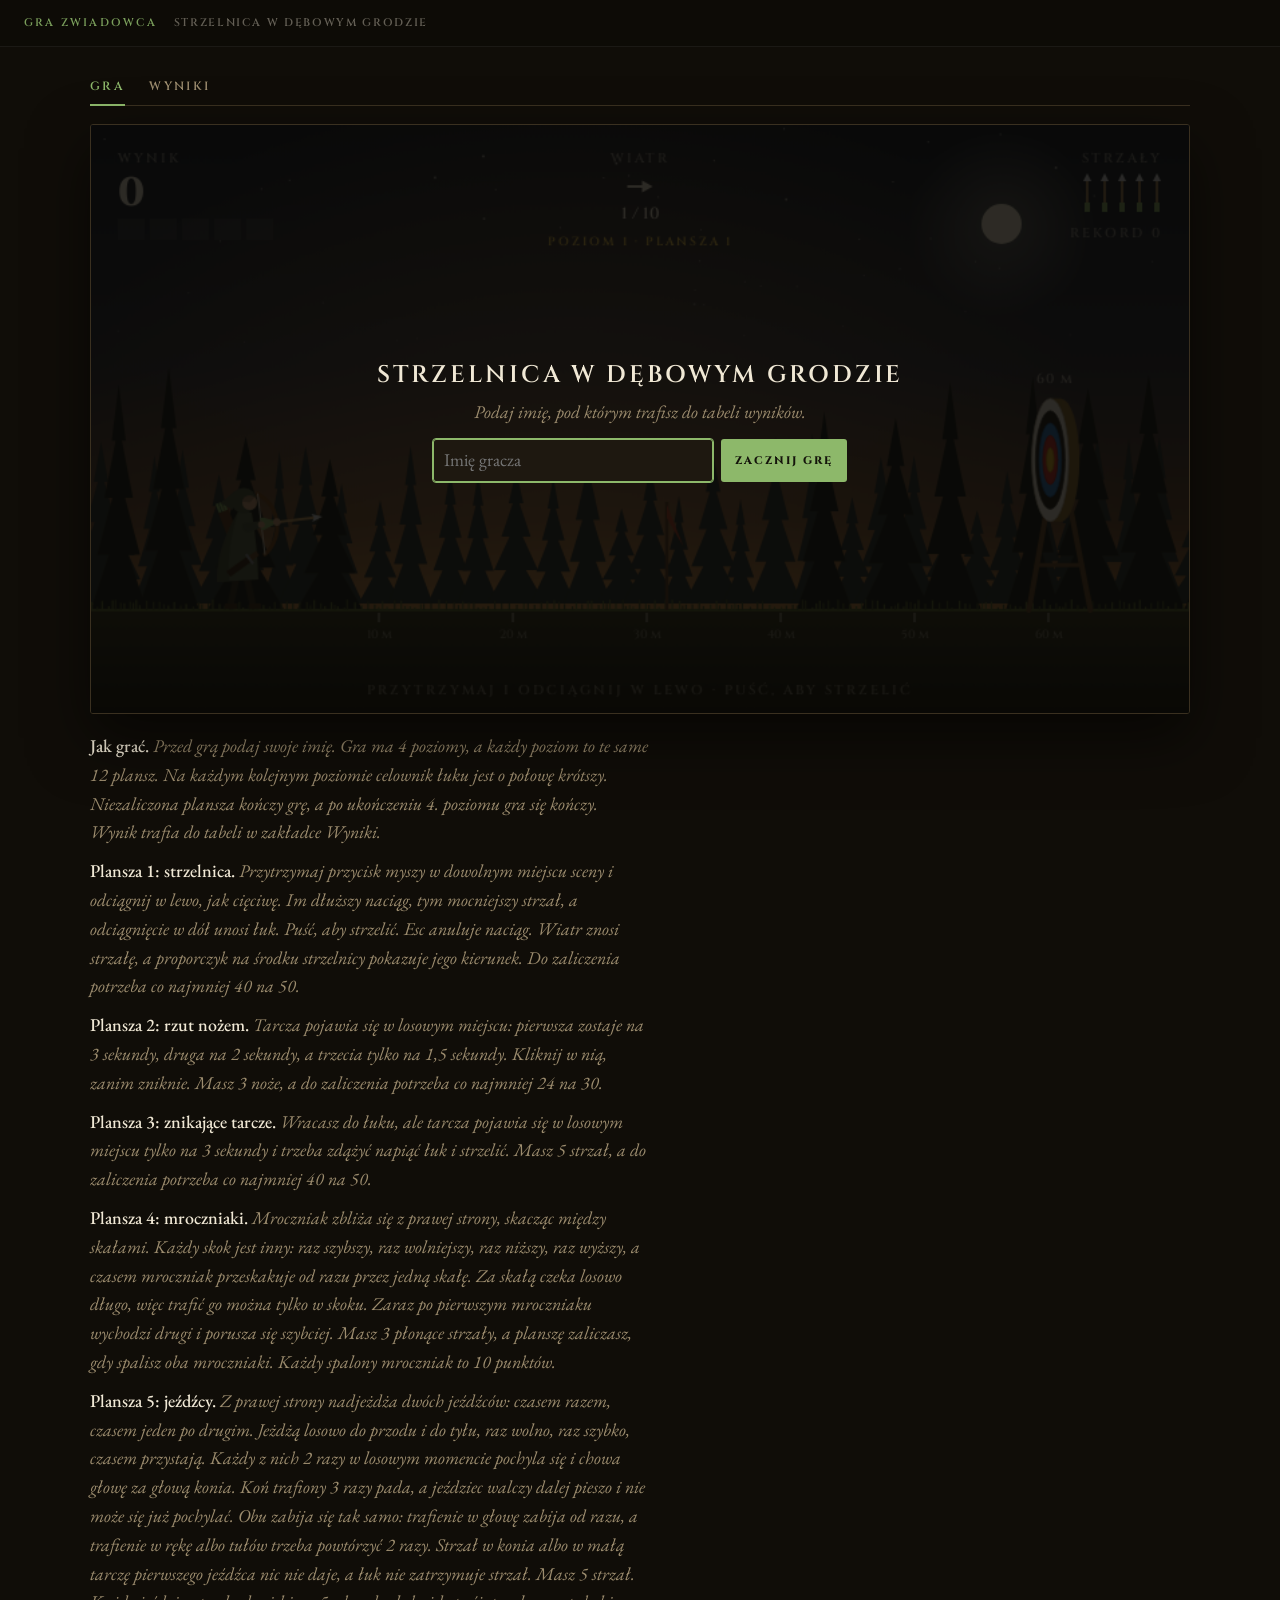
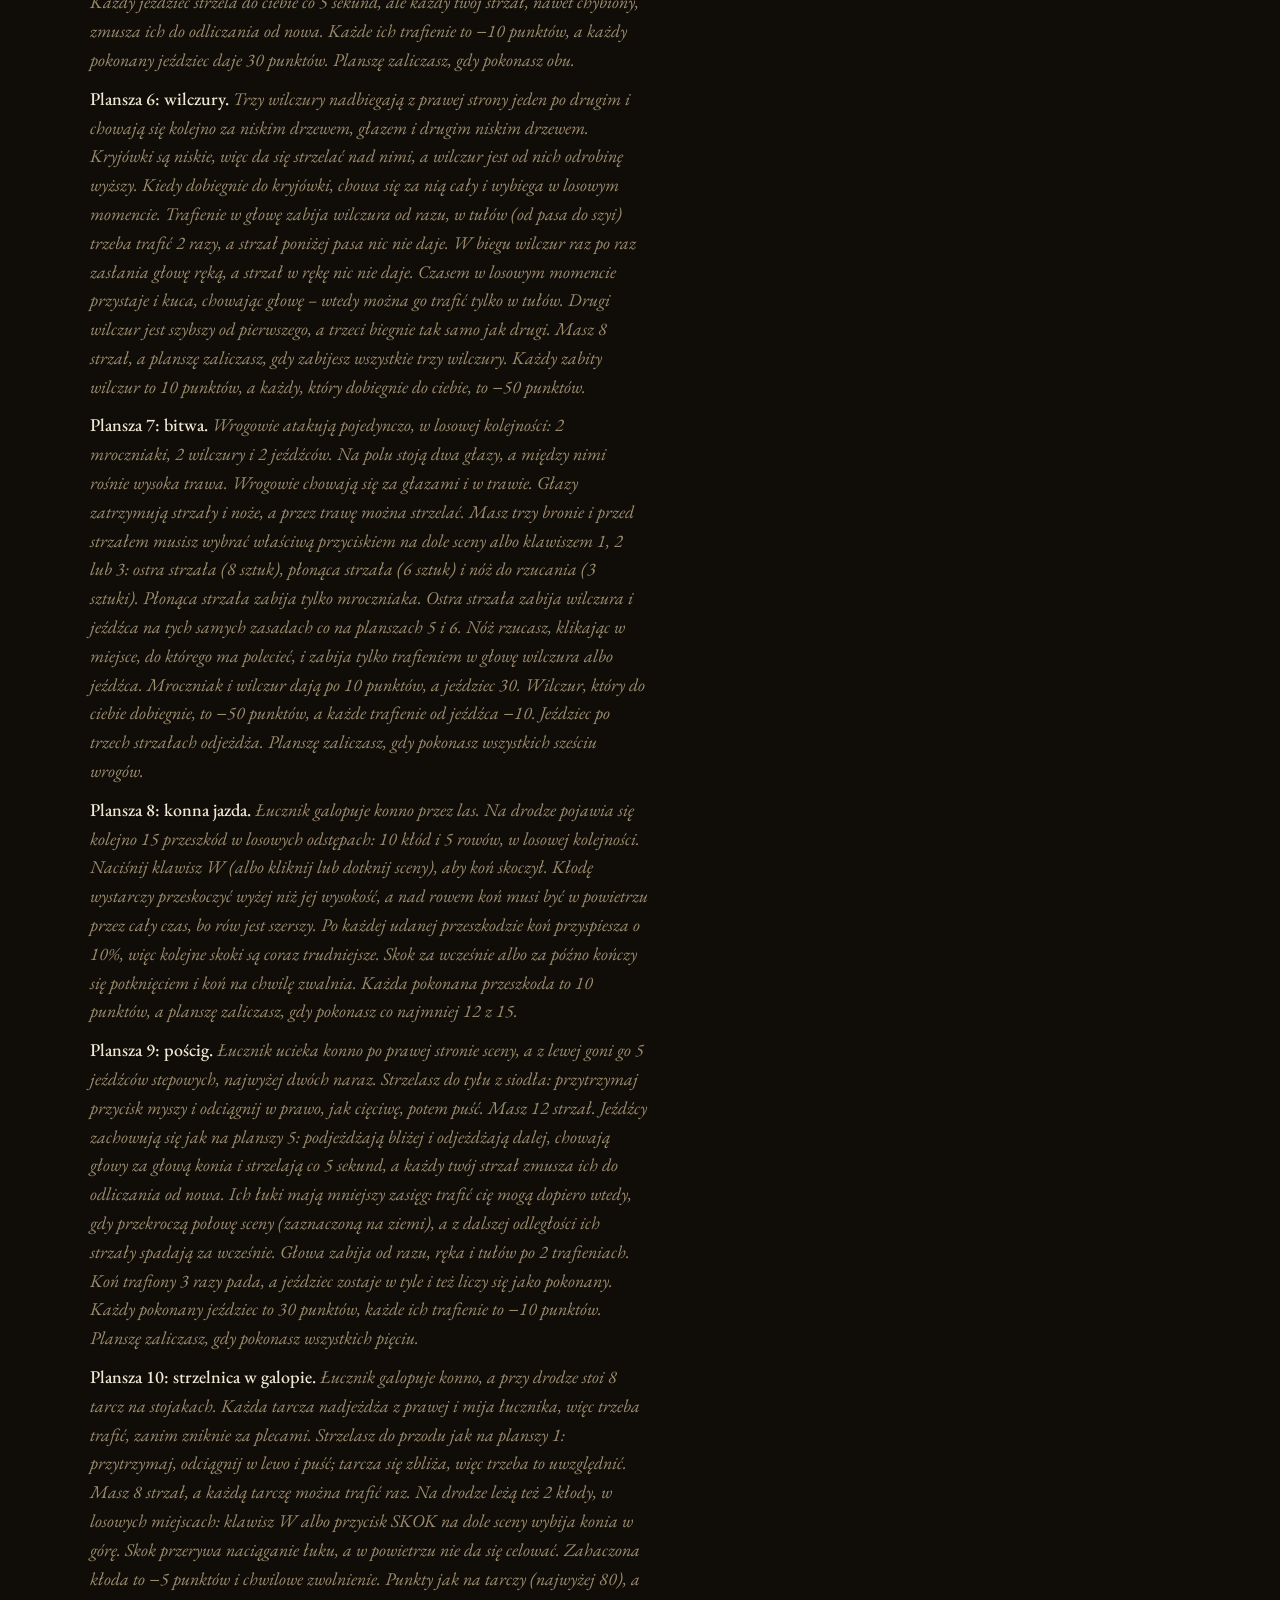
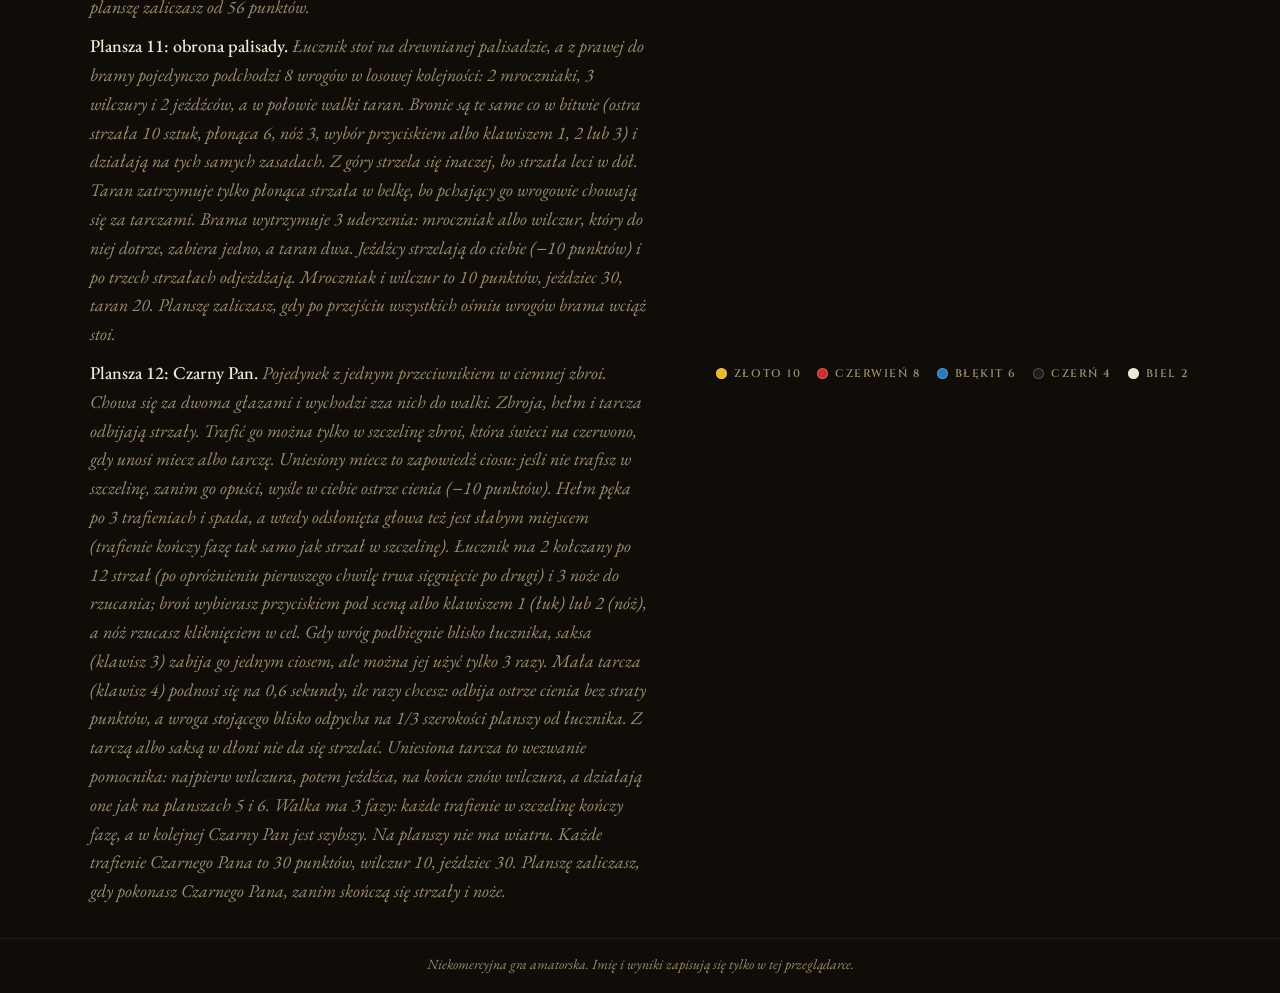
==== commit c8a36453: "Plansza 12: kołczany, noże, saksa i tarcza Łucznik ma 2 kołczany po 12 strzał, 3 noże do rzucania, s" ====
--- a/index.html
+++ b/index.html
@@ -277,7 +277,7 @@
     <p><strong>Plansza 9: pościg.</strong> Łucznik ucieka konno po prawej stronie sceny, a z lewej goni go 5 jeźdźców stepowych, najwyżej dwóch naraz. Strzelasz do tyłu z siodła: przytrzymaj przycisk myszy i odciągnij w prawo, jak cięciwę, potem puść. Masz 12 strzał. Jeźdźcy zachowują się jak na planszy 5: podjeżdżają bliżej i odjeżdżają dalej, chowają głowy za głową konia i strzelają co 5 sekund, a każdy twój strzał zmusza ich do odliczania od nowa. Ich łuki mają mniejszy zasięg: trafić cię mogą dopiero wtedy, gdy przekroczą połowę sceny (zaznaczoną na ziemi), a z dalszej odległości ich strzały spadają za wcześnie. Głowa zabija od razu, ręka i tułów po 2 trafieniach. Koń trafiony 3 razy pada, a jeździec zostaje w tyle i też liczy się jako pokonany. Każdy pokonany jeździec to 30 punktów, każde ich trafienie to −10 punktów. Planszę zaliczasz, gdy pokonasz wszystkich pięciu.</p>
     <p><strong>Plansza 10: strzelnica w galopie.</strong> Łucznik galopuje konno, a przy drodze stoi 8 tarcz na stojakach. Każda tarcza nadjeżdża z prawej i mija łucznika, więc trzeba trafić, zanim zniknie za plecami. Strzelasz do przodu jak na planszy 1: przytrzymaj, odciągnij w lewo i puść; tarcza się zbliża, więc trzeba to uwzględnić. Masz 8 strzał, a każdą tarczę można trafić raz. Na drodze leżą też 2 kłody, w losowych miejscach: klawisz W albo przycisk SKOK na dole sceny wybija konia w górę. Skok przerywa naciąganie łuku, a w powietrzu nie da się celować. Zahaczona kłoda to −5 punktów i chwilowe zwolnienie. Punkty jak na tarczy (najwyżej 80), a planszę zaliczasz od 56 punktów.</p>
     <p><strong>Plansza 11: obrona palisady.</strong> Łucznik stoi na drewnianej palisadzie, a z prawej do bramy pojedynczo podchodzi 8 wrogów w losowej kolejności: 2 mroczniaki, 3 wilczury i 2 jeźdźców, a w połowie walki taran. Bronie są te same co w bitwie (ostra strzała 10 sztuk, płonąca 6, nóż 3, wybór przyciskiem albo klawiszem 1, 2 lub 3) i działają na tych samych zasadach. Z góry strzela się inaczej, bo strzała leci w dół. Taran zatrzymuje tylko płonąca strzała w belkę, bo pchający go wrogowie chowają się za tarczami. Brama wytrzymuje 3 uderzenia: mroczniak albo wilczur, który do niej dotrze, zabiera jedno, a taran dwa. Jeźdźcy strzelają do ciebie (−10 punktów) i po trzech strzałach odjeżdżają. Mroczniak i wilczur to 10 punktów, jeździec 30, taran 20. Planszę zaliczasz, gdy po przejściu wszystkich ośmiu wrogów brama wciąż stoi.</p>
-    <p><strong>Plansza 12: Czarny Pan.</strong> Pojedynek z jednym przeciwnikiem w ciemnej zbroi. Chowa się za dwoma głazami i wychodzi zza nich do walki. Zbroja, hełm i tarcza odbijają strzały. Trafić go można tylko w szczelinę zbroi, która świeci na czerwono, gdy unosi miecz albo tarczę. Uniesiony miecz to zapowiedź ciosu: jeśli nie trafisz w szczelinę, zanim go opuści, wyśle w ciebie ostrze cienia (−10 punktów). Hełm pęka po 3 trafieniach i spada, a wtedy odsłonięta głowa też jest słabym miejscem (trafienie kończy fazę tak samo jak strzał w szczelinę). Przed ostrzem cienia możesz się obronić saksą: klawisz S albo przycisk SAKSA wyciąga ją na 0,6 sekundy, a ostrze, które trafi w tym czasie, zostaje odbite bez straty punktów. Z saksą w dłoni nie da się strzelać, a po jej schowaniu trzeba chwilę odczekać. Uniesiona tarcza to wezwanie pomocnika: najpierw wilczura, potem jeźdźca, na końcu znów wilczura, a działają one jak na planszach 5 i 6. Walka ma 3 fazy: każde trafienie w szczelinę kończy fazę, a w kolejnej Czarny Pan jest szybszy. Masz 10 strzał, bez wiatru. Każde trafienie Czarnego Pana to 30 punktów, wilczur 10, jeździec 30. Planszę zaliczasz, gdy pokonasz Czarnego Pana, zanim skończą się strzały.</p>
+    <p><strong>Plansza 12: Czarny Pan.</strong> Pojedynek z jednym przeciwnikiem w ciemnej zbroi. Chowa się za dwoma głazami i wychodzi zza nich do walki. Zbroja, hełm i tarcza odbijają strzały. Trafić go można tylko w szczelinę zbroi, która świeci na czerwono, gdy unosi miecz albo tarczę. Uniesiony miecz to zapowiedź ciosu: jeśli nie trafisz w szczelinę, zanim go opuści, wyśle w ciebie ostrze cienia (−10 punktów). Hełm pęka po 3 trafieniach i spada, a wtedy odsłonięta głowa też jest słabym miejscem (trafienie kończy fazę tak samo jak strzał w szczelinę). Łucznik ma 2 kołczany po 12 strzał (po opróżnieniu pierwszego chwilę trwa sięgnięcie po drugi) i 3 noże do rzucania; broń wybierasz przyciskiem pod sceną albo klawiszem 1 (łuk) lub 2 (nóż), a nóż rzucasz kliknięciem w cel. Gdy wróg podbiegnie blisko łucznika, saksa (klawisz 3) zabija go jednym ciosem, ale można jej użyć tylko 3 razy. Mała tarcza (klawisz 4) podnosi się na 0,6 sekundy, ile razy chcesz: odbija ostrze cienia bez straty punktów, a wroga stojącego blisko odpycha na 1/3 szerokości planszy od łucznika. Z tarczą albo saksą w dłoni nie da się strzelać. Uniesiona tarcza to wezwanie pomocnika: najpierw wilczura, potem jeźdźca, na końcu znów wilczura, a działają one jak na planszach 5 i 6. Walka ma 3 fazy: każde trafienie w szczelinę kończy fazę, a w kolejnej Czarny Pan jest szybszy. Na planszy nie ma wiatru. Każde trafienie Czarnego Pana to 30 punktów, wilczur 10, jeździec 30. Planszę zaliczasz, gdy pokonasz Czarnego Pana, zanim skończą się strzały i noże.</p>
     <ul class="rings" aria-label="Punktacja tarczy">
       <li style="--c: var(--ring-gold)">Złoto 10</li>
       <li style="--c: var(--ring-red)">Czerwień 8</li>
@@ -3260,7 +3260,7 @@
 // Pojedynek: Czarny Pan chowa się za głazami, wychodzi do walki i unosi miecz (cios) albo tarczę (wezwanie).
 // Zbroja odbija strzały; szczelina pod uniesionym ramieniem jest jedynym słabym miejscem.
 const LVL12_BEST_KEY = 'zwiadowcy-czarny-pan-rekord';
-const BOSS_ARROWS = 10, BOSS_HP = 3, BOSS_HIT_PTS = 30, BOSS_DMG = 10, BOSS_CROUCH = 42;
+const BOSS_HP = 3, BOSS_HIT_PTS = 30, BOSS_DMG = 10, BOSS_CROUCH = 42;
 const BOSS_MAX = BOSS_HP * BOSS_HIT_PTS + WARG_PTS + KILL_PTS + WARG_PTS;
 // Wartości dla faz 1, 2 i 3: z każdą fazą krótsze czekanie i szybszy ruch.
 const BOSS_HIDE = [120, 85, 60], BOSS_GUARD = [50, 35, 24], BOSS_RAISE = [80, 62, 46], BOSS_WALK = [1.4, 1.9, 2.5];
@@ -3270,16 +3270,19 @@
   return { x, b: Array.from({ length: 13 }, () => r() * 0.07) };
 });
 const WARG_PATH12 = [W + 50, 700, 520, ARCHER_X + 40];
-// Hełm pęka po 3 trafieniach; saksa osłania przez SAXE_GUARD klatek, potem SAXE_CD klatek przerwy.
-const BOSS_HELM = 3, SAXE_GUARD = 36, SAXE_CD = 40;
-const SAXE_BTN = { x: W - 150, y: 398, w: 130, h: 28 };
-let boss = null, blades = [], saxe = { t: 0, cd: 0 }, best12 = loadBest(LVL12_BEST_KEY);
+// Hełm pęka po 3 trafieniach.
+// Uzbrojenie łucznika: 2 kołczany po 12 strzał, 3 noże, saksa na 3 ciosy z bliska i tarcza bez limitu.
+// Tarcza odbija ostrze cienia i odpycha wroga, który podszedł bliżej niż MELEE_X, na 1/3 szerokości planszy od łucznika.
+const BOSS_HELM = 3, QUIVER = 12, QUIVERS = 2, BOSS_KNIVES = 3, SAXE_USES = 3;
+const SHIELD_UP = 36, SAXE_SWING = 22, MELEE_X = ARCHER_X + 130, PUSH_X = ARCHER_X + W / 3;
+const BAR12 = { x: 95, y: 398, w: 150, h: 28, gap: 10 }, BAR12_ITEMS = ['bow', 'knife', 'saxe', 'shield'];
+let boss = null, blades = [], kit = null, best12 = loadBest(LVL12_BEST_KEY);
 
 function bossRank() {
   const b = boss;
   if (b.hp <= 0 && score >= BOSS_HP * BOSS_HIT_PTS) return ['Pogromca Czarnego Pana', 'Trzy celne strzały w szczelinę zbroi. Pieśni o tym będą śpiewać długo.', GOLD];
   if (b.hp <= 0) return ['Zwycięzca', 'Czarny Pan padł, choć jego cienie zdążyły cię dosięgnąć.', '#d9dee3'];
-  if (b.hp < BOSS_HP) return ['Rana zadana', `Trafiłeś go ${BOSS_HP - b.hp} z ${BOSS_HP} razy, ale strzały się skończyły.`, '#e0a050'];
+  if (b.hp < BOSS_HP) return ['Rana zadana', `Trafiłeś go ${BOSS_HP - b.hp} z ${BOSS_HP} razy, ale strzały i noże się skończyły.`, '#e0a050'];
   return ['Czarny Pan triumfuje', 'Strzały odbijały się od zbroi. Szukaj szczeliny, gdy unosi miecz albo tarczę.', MISS];
 }
 
@@ -3306,7 +3309,7 @@
   windLevel = 0;
   wind = 0;
   boss = { x: BOSS_ROCKS[1].x + 16, rock: 1, mode: 'hide', t: 0, c: 1, r: 0, s: 0, k: 0, hp: BOSS_HP, phase: 0, summonDue: true, helped: false, fall: 0, helm: BOSS_HELM, helmFall: null };
-  saxe = { t: 0, cd: 0 };
+  kit = { arrows: QUIVER * QUIVERS, knives: BOSS_KNIVES, saxe: SAXE_USES, weapon: 'bow', shield: 0, swing: 0, quiver2: false };
   phase = 'ready';
 }
 
@@ -3370,30 +3373,36 @@
 }
 
 function hitBoss(x, y, z) {
+  land(x, y, BOSS_HIT_PTS);
+  arrow.inKal = true;
+  popup.text = bossDamage(z);
+}
+
+// Rana Czarnego Pana (strzała albo nóż); zwraca napis do wyświetlenia.
+function bossDamage(z) {
   const b = boss;
   b.hp--;
-  land(x, y, BOSS_HIT_PTS);
-  arrow.inKal = true;
   b.t = 0;
   b.k = 0;
   if (b.hp <= 0) {
     b.mode = 'dying';
-    popup.text = `Czarny Pan pada! +${BOSS_HIT_PTS}`;
-    return;
+    return `Czarny Pan pada! +${BOSS_HIT_PTS}`;
   }
   b.mode = 'stagger';
   b.phase++;
   b.summonDue = true;
-  popup.text = `${z === 'head' ? 'W głowę!' : 'W szczelinę!'} +${BOSS_HIT_PTS} · faza ${b.phase + 1}`;
-}
-
-function hitHelmet(x, y) {
+  return `${z === 'head' ? 'W głowę!' : 'W szczelinę!'} +${BOSS_HIT_PTS} · faza ${b.phase + 1}`;
+}
+
+function hitHelmet(x, y) { return noHarm(x, y, helmetDamage()); }
+
+function helmetDamage() {
   const b = boss;
   b.helm--;
-  if (b.helm > 0) return noHarm(x, y, `W hełm ${BOSS_HELM - b.helm}/${BOSS_HELM}`);
+  if (b.helm > 0) return `W hełm ${BOSS_HELM - b.helm}/${BOSS_HELM}`;
   const g = bossGeo(b);
   b.helmFall = { x: g.head.x, y: g.head.y, vx: 2.2, vy: -4.5, rot: 0 };
-  return noHarm(x, y, 'Hełm spada! Głowa odsłonięta');
+  return 'Hełm spada! Głowa odsłonięta';
 }
 
 function summonHelper(b) {
@@ -3469,8 +3478,8 @@
     if (s.x <= ARCHER_X + 14) {
       blades.splice(i, 1);
       if (phase === 'over') continue;
-      if (saxe.t > 0) {
-        popup = { x: ARCHER_X + 40, y: GY - 130, pts: 0, t: 0, text: 'Saksa odbiła ostrze!', color: GOLD };
+      if (kit.shield > 0) {
+        popup = { x: ARCHER_X + 40, y: GY - 130, pts: 0, t: 0, text: 'Tarcza odbiła czar!', color: GOLD };
         pulse = { x: ARCHER_X + 30, y: s.y, t: 0 };
         continue;
       }
@@ -3483,8 +3492,19 @@
 
 function finishBossShot() {
   arrow = null;
+  knife = null;
   if (boss.mode === 'dying') { phase = 'ready'; return; }
-  if (shots.length >= BOSS_ARROWS) { endLevel12(); return; }
+  if (kit.arrows <= 0 && kit.knives <= 0) { endLevel12(); return; }
+  if (kit.weapon === 'bow' && kit.arrows <= 0) kit.weapon = 'knife';
+  if (kit.weapon === 'knife' && kit.knives <= 0) kit.weapon = 'bow';
+  // Pierwszy kołczan pusty: chwila na sięgnięcie po drugi.
+  if (kit.arrows === QUIVER && !kit.quiver2) {
+    kit.quiver2 = true;
+    phase = 'reload';
+    timer = 45;
+    popup = { x: ARCHER_X + 40, y: GY - 130, pts: 0, t: 0, text: 'Sięgasz po drugi kołczan', color: INK };
+    return;
+  }
   phase = 'ready';
 }
 
@@ -3498,7 +3518,8 @@
 
 function updateLevel12() {
   if (hurt > 0) hurt--;
-  if (saxe.t > 0) { if (--saxe.t <= 0) saxe.cd = SAXE_CD; } else if (saxe.cd > 0) saxe.cd--;
+  if (kit.shield > 0) kit.shield--;
+  if (kit.swing > 0) kit.swing--;
   updateBoss();
   if (warg) updateWargal();
   riders.forEach(updateRider);
@@ -3506,7 +3527,9 @@
   stepBlades();
   if (phase === 'over') return;
   if (phase === 'flight') stepArrow();
+  else if (phase === 'kflight') stepKnife12();
   else if (phase === 'landed' && --timer <= 0) finishShot();
+  else if (phase === 'reload' && --timer <= 0) phase = 'ready';
   else if ((phase === 'ready' || phase === 'aiming') && boss.mode === 'dying' && boss.fall > 110) endLevel12();
 }
 
@@ -3616,9 +3639,25 @@
   ctx.fillRect(x - 12, y - 2, 10, 2.5);
 }
 
-// Łucznik trzyma saksę przed sobą, ostrzem w stronę Czarnego Pana.
-function drawSaxeGuard() {
-  const hx = ARCHER_X + 20, hy = GY - 64, a = -1.15, len = 30;
+// Mała okrągła tarcza uniesiona przed łucznikiem.
+function drawShield12() {
+  const sx = ARCHER_X + 24, sy = GY - 68;
+  ctx.strokeStyle = SLEEVE;
+  ctx.lineWidth = 4.5;
+  ctx.lineCap = 'round';
+  ctx.beginPath(); ctx.moveTo(ARCHER_X + 2, GY - 66); ctx.lineTo(sx - 4, sy + 2); ctx.stroke();
+  ctx.fillStyle = '#5a3b22';
+  ctx.beginPath(); ctx.ellipse(sx, sy, 7, 15, 0, 0, Math.PI * 2); ctx.fill();
+  ctx.strokeStyle = '#8a8f96';
+  ctx.lineWidth = 2;
+  ctx.stroke();
+  ctx.fillStyle = '#b8b8b0';
+  ctx.beginPath(); ctx.ellipse(sx + 1, sy, 2.5, 4, 0, 0, Math.PI * 2); ctx.fill();
+}
+
+// Cios saksą: ostrze zatacza łuk z góry do przodu.
+function drawSaxeSwing() {
+  const u = 1 - kit.swing / SAXE_SWING, a = -1.7 + 1.9 * Math.min(1, u * 1.6), hx = ARCHER_X + 18, hy = GY - 64, len = 30;
   ctx.lineCap = 'round';
   ctx.strokeStyle = SLEEVE;
   ctx.lineWidth = 4.5;
@@ -3639,14 +3678,106 @@
   ctx.beginPath(); ctx.arc(hx, hy, 2.8, 0, Math.PI * 2); ctx.fill();
 }
 
-function saxeDrawn() { return level === 12 && saxe.t > 0; }
-function inSaxeBtn(p) { return p.x >= SAXE_BTN.x && p.x <= SAXE_BTN.x + SAXE_BTN.w && p.y >= SAXE_BTN.y && p.y <= SAXE_BTN.y + SAXE_BTN.h; }
-
-// Saksa przez chwilę osłania łucznika przed ostrzem cienia; w tym czasie nie da się strzelać.
-function drawSaxeOut() {
-  if (level !== 12 || phase === 'over' || saxe.t > 0 || saxe.cd > 0) return;
+function saxeDrawn() { return level === 12 && !!kit && kit.swing > 0; }
+
+function bar12At(p) {
+  for (let i = 0; i < BAR12_ITEMS.length; i++) {
+    const x = BAR12.x + i * (BAR12.w + BAR12.gap);
+    if (p.x >= x && p.x <= x + BAR12.w && p.y >= BAR12.y && p.y <= BAR12.y + BAR12.h) return i;
+  }
+  return -1;
+}
+
+// Wróg tuż przy łuczniku (na tej planszy podbiegają tylko wilczury).
+function meleeFoe() {
+  const w = warg;
+  return w && (w.mode === 'move' || w.mode === 'crouch') && w.x <= MELEE_X ? w : null;
+}
+
+function selectKit(id) {
+  if (level !== 12 || phase === 'over') return;
+  if (id === 'saxe') { useSaxe(); return; }
+  if (id === 'shield') { raiseShield(); return; }
+  if (phase === 'aiming') return;
+  if (id === 'bow' && kit.arrows > 0) kit.weapon = 'bow';
+  if (id === 'knife' && kit.knives > 0) kit.weapon = 'knife';
+}
+
+function useSaxe() {
+  if (kit.saxe <= 0 || kit.swing > 0) return;
+  const w = meleeFoe();
+  if (!w) { popup = { x: ARCHER_X + 60, y: GY - 130, pts: 0, t: 0, text: 'Nikt nie stoi dość blisko' }; return; }
   if (phase === 'aiming') { drag = null; phase = 'ready'; }
-  saxe.t = SAXE_GUARD;
+  kit.saxe--;
+  kit.shield = 0;
+  kit.swing = SAXE_SWING;
+  w.mode = 'dead';
+  w.t = 0;
+  wargStatus[wargIndex] = 'dead';
+  score += WARG_PTS;
+  popup = { x: w.x, y: GY - 120, pts: WARG_PTS, t: 0, text: `Cios saksą! +${WARG_PTS}` };
+  pulse = { x: w.x, y: GY - 60, t: 0 };
+}
+
+function raiseShield() {
+  if (kit.shield > 0 || kit.swing > 0) return;
+  if (phase === 'aiming') { drag = null; phase = 'ready'; }
+  kit.shield = SHIELD_UP;
+  const w = meleeFoe();
+  if (w) {
+    w.x = PUSH_X;
+    popup = { x: PUSH_X, y: GY - 120, pts: 0, t: 0, text: 'Odepchnięty tarczą!', color: INK };
+  }
+}
+
+// Nóż leci prosto do klikniętego miejsca, jak w bitwie.
+function throwKnife12(p) {
+  if (kit.knives <= 0) return;
+  const dx = p.x - HAND.x, dy = p.y - HAND.y, dist = Math.hypot(dx, dy);
+  if (dist < 20) return;
+  kit.knives--;
+  knife = { x: HAND.x, y: HAND.y, vx: dx / dist * KNIFE_SPEED, vy: dy / dist * KNIFE_SPEED, steps: Math.ceil(dist / KNIFE_SPEED), spin: 0, dir: Math.atan2(dy, dx), stuck: false };
+  phase = 'kflight';
+  resetRiderTimers();
+}
+
+function stepKnife12() {
+  const k = knife, b = boss, px = k.x, py = k.y;
+  k.x += k.vx;
+  k.y += k.vy;
+  k.spin += 0.6;
+  const out = b.mode !== 'hide';
+  const bossCheck = (x, y) => {
+    if (b.mode === 'dying') return false;
+    const z = bossZone(b, x, y);
+    if (!z) return false;
+    if (z === 'weak' || z === 'head') knifeResult(BOSS_HIT_PTS, x, y, bossDamage(z));
+    else if (z === 'helmet') knifeResult(0, x, y, helmetDamage());
+    else knifeResult(0, x, y, z === 'shield' ? 'Nóż w tarczę' : 'Zbroja odbiła nóż');
+    return true;
+  };
+  const n = Math.max(1, Math.ceil(KNIFE_SPEED / 3));
+  for (let i = 1; i <= n; i++) {
+    const x = px + (k.x - px) * i / n, y = py + (k.y - py) * i / n;
+    if (out && bossCheck(x, y)) return;
+    for (const r of BOSS_ROCKS) if (inRock(r, x, y)) return knifeResult(0, x, y, 'W głaz');
+    if (!out && bossCheck(x, y)) return;
+    const w = warg, zone = w && (w.mode === 'move' || w.mode === 'crouch') ? wargZone(w, x, y) : null;
+    if (zone === 'head') {
+      w.mode = 'dead';
+      w.t = 0;
+      wargStatus[wargIndex] = 'dead';
+      return knifeResult(WARG_PTS, x, y, `Nóż w głowę! +${WARG_PTS}`);
+    }
+    if (zone) return knifeResult(0, x, y, zone === 'arm' ? 'Zasłonił głowę' : 'Nóż nic nie zrobił');
+    for (const r of riders) {
+      if (r.dead) continue;
+      const what = classifyHit(r, x, y);
+      if (what === 'head') { r.dead = true; r.fall = 0; r.pull = 0; return knifeResult(KILL_PTS, x, y, `Nóż w głowę! +${KILL_PTS}`); }
+      if (what) return knifeResult(0, x, y, what === 'horse' ? 'W konia' : what === 'shield' ? 'W tarczę' : 'Nóż nic nie zrobił');
+    }
+  }
+  if (--k.steps <= 0 || k.y >= GY) knifeResult(0, k.x, Math.min(k.y, GY), 'Pudło');
 }
 
 function drawBlades() {
@@ -3677,28 +3808,46 @@
   }
   label(b.hp > 0 ? `FAZA ${Math.min(b.phase, 2) + 1} / ${BOSS_HP}` : 'POKONANY', cx, 64, 'center', INK, 11, 600, '2px');
   label(progressLabel(), cx, 84, 'center', GOLD, 9, 600, '2px');
-  label('STRZAŁY', W - 20, 28, 'right', DIM, 10, 600, '2px');
-  const left = BOSS_ARROWS - shots.length - (phase === 'flight' ? 1 : 0);
-  for (let i = 0; i < BOSS_ARROWS; i++) {
-    const x = W - 24 - i * 13, on = i < left, off = 'rgba(240,232,213,.15)';
-    ctx.strokeStyle = on ? '#c9a063' : off;
-    ctx.lineWidth = 1.6;
-    ctx.beginPath(); ctx.moveTo(x, 40); ctx.lineTo(x, 64); ctx.stroke();
-    ctx.fillStyle = on ? '#8db86a' : off;
-    ctx.fillRect(x - 2, 58, 4, 7);
-    ctx.fillStyle = on ? '#d9dde0' : off;
-    ctx.beginPath(); ctx.moveTo(x, 36); ctx.lineTo(x - 3, 42); ctx.lineTo(x + 3, 42); ctx.closePath(); ctx.fill();
-  }
-  label(`REKORD ${best12}`, W - 20, 84, 'right', DIM, 10, 600, '2px');
+  label('KOŁCZANY', W - 20, 28, 'right', DIM, 10, 600, '2px');
+  // Najpierw opróżnia się pierwszy kołczan (górny rząd), potem drugi.
+  const inQ = [Math.max(0, kit.arrows - QUIVER), Math.min(kit.arrows, QUIVER)];
+  for (let q = 0; q < QUIVERS; q++) {
+    const y0 = 36 + q * 24, cur = q === (kit.arrows > QUIVER ? 0 : 1);
+    for (let i = 0; i < QUIVER; i++) {
+      const x = W - 24 - i * 11, on = i < inQ[q], off = 'rgba(240,232,213,.12)';
+      ctx.globalAlpha = on && !cur ? 0.55 : 1;
+      ctx.strokeStyle = on ? '#c9a063' : off;
+      ctx.lineWidth = 1.4;
+      ctx.beginPath(); ctx.moveTo(x, y0 + 4); ctx.lineTo(x, y0 + 19); ctx.stroke();
+      ctx.fillStyle = on ? '#8db86a' : off;
+      ctx.fillRect(x - 1.5, y0 + 15, 3, 5);
+      ctx.fillStyle = on ? '#d9dde0' : off;
+      ctx.beginPath(); ctx.moveTo(x, y0); ctx.lineTo(x - 2.5, y0 + 5); ctx.lineTo(x + 2.5, y0 + 5); ctx.closePath(); ctx.fill();
+      ctx.globalAlpha = 1;
+    }
+  }
+  label(`REKORD ${best12}`, W - 20, 100, 'right', DIM, 10, 600, '2px');
   label(b.helm > 0 ? `HEŁM ${b.helm}/${BOSS_HELM}` : 'BEZ HEŁMU', cx, 100, 'center', b.helm > 0 ? DIM : '#e0a050', 9, 600, '2px');
-  // Przycisk saksy (klawisz S): jaśniejszy, gdy można jej użyć.
-  const sb = SAXE_BTN, ok = saxe.t <= 0 && saxe.cd <= 0 && phase !== 'over';
-  ctx.fillStyle = saxe.t > 0 ? 'rgba(242,201,76,.25)' : ok ? 'rgba(10,8,4,.6)' : 'rgba(10,8,4,.35)';
-  ctx.fillRect(sb.x, sb.y, sb.w, sb.h);
-  ctx.strokeStyle = saxe.t > 0 ? GOLD : ok ? 'rgba(240,232,213,.35)' : 'rgba(240,232,213,.12)';
-  ctx.lineWidth = 1;
-  ctx.strokeRect(sb.x + 0.5, sb.y + 0.5, sb.w - 1, sb.h - 1);
-  label('S · SAKSA', sb.x + sb.w / 2, sb.y + 18, 'center', saxe.t > 0 ? GOLD : ok ? INK : DIM, 10, 700, '1px');
+  // Pasek broni pod sceną.
+  const items = {
+    bow: { text: `1 · ŁUK · ${kit.arrows}`, on: kit.weapon === 'bow', ok: kit.arrows > 0 },
+    knife: { text: `2 · NÓŻ · ${kit.knives}`, on: kit.weapon === 'knife', ok: kit.knives > 0 },
+    saxe: { text: `3 · SAKSA · ${kit.saxe}`, on: kit.swing > 0, ok: kit.saxe > 0 && !!meleeFoe() },
+    shield: { text: '4 · TARCZA', on: kit.shield > 0, ok: true },
+  };
+  BAR12_ITEMS.forEach((id, i) => {
+    const it = items[id], x = BAR12.x + i * (BAR12.w + BAR12.gap);
+    ctx.fillStyle = it.on ? 'rgba(141,184,106,.28)' : 'rgba(10,8,4,.6)';
+    ctx.fillRect(x, BAR12.y, BAR12.w, BAR12.h);
+    ctx.strokeStyle = it.on ? '#8db86a' : it.ok ? 'rgba(240,232,213,.35)' : 'rgba(240,232,213,.15)';
+    ctx.lineWidth = it.on ? 1.5 : 1;
+    ctx.strokeRect(x + 0.5, BAR12.y + 0.5, BAR12.w - 1, BAR12.h - 1);
+    label(it.text, x + BAR12.w / 2, BAR12.y + 18, 'center', it.on ? INK : it.ok ? 'rgba(240,232,213,.8)' : DIM, 10, 700, '1px');
+  });
+  // Ostrzeżenie, gdy wilczur jest tuż przy łuczniku.
+  if (meleeFoe() && phase !== 'over' && (calm || Math.floor(tick / 12) % 2)) {
+    label(`WILCZUR TUŻ PRZY TOBIE · 3 SAKSA (${kit.saxe}) · 4 TARCZA`, W / 2, 150, 'center', MISS, 12, 700, '2px');
+  }
 }
 
 function drawLevel12() {
@@ -3713,15 +3862,17 @@
   if (arrow && arrow.stuck && !arrow.inKal) drawArrow(arrow);
   const aim = phase === 'aiming' ? aimNow() : null;
   if (b.helmFall) { ctx.save(); ctx.translate(b.helmFall.x, b.helmFall.y); ctx.rotate(b.helmFall.rot); drawBossHelmet(0, 0, true); ctx.restore(); }
-  drawArcher(aim ? aim.ang : lastAng, aim ? aim.pull : 0, saxe.t <= 0 && (phase === 'ready' || phase === 'aiming'));
-  if (saxe.t > 0) drawSaxeGuard();
+  const bowOut = kit.shield <= 0 && kit.swing <= 0 && kit.weapon === 'bow' && kit.arrows > 0;
+  drawArcher(aim ? aim.ang : lastAng, aim ? aim.pull : 0, bowOut && (phase === 'ready' || phase === 'aiming'));
+  if (kit.shield > 0) drawShield12();
+  if (kit.swing > 0) drawSaxeSwing();
+  if (knife) drawKnife(knife);
   if (aim && aim.pull > 0.02) { drawPreview(aim.ang, aim.pull); drawPower(aim.pull); }
   if (arrow && !arrow.stuck) drawArrow(arrow);
   drawEnemyArrows();
   drawBlades();
   drawFx();
   drawHud12();
-  if (phase === 'ready') label('TRAF W ŚWIECĄCĄ SZCZELINĘ · S = SAKSA NA OSTRZE CIENIA', W / 2 - 60, H - 14, 'center', 'rgba(240,232,213,.45)', 10, 600, '2px');
   if (phase === 'over') drawOver();
 }
 
@@ -4113,6 +4264,7 @@
   phase = 'flight';
   // Strzał łucznika, nawet chybiony, zmusza jeźdźca do odliczania od nowa.
   if (level === 5 || isBattle() || level === 9 || level === 12) resetRiderTimers();
+  if (level === 12) kit.arrows--;
   if (isBattle()) { arrow.fire = battle.weapon === 'fire'; battle.ammo[battle.weapon]--; }
 }
 
@@ -4317,9 +4469,12 @@
   // Na planszy 8 kliknięcie (albo dotknięcie na telefonie) też wybija konia do skoku.
   if (level === 8) { jumpHorse(); return; }
   if (level === 12) {
-    // Przycisk saksy na dole sceny (dla telefonów); z saksą w dłoni nie da się strzelać.
-    if (inSaxeBtn(toScene(e))) { drawSaxeOut(); return; }
-    if (saxe.t > 0) return;
+    // Pasek pod sceną: łuk, noże, saksa i tarcza (klawisze 1, 2, 3, 4).
+    const p = toScene(e), bi = bar12At(p);
+    if (bi >= 0) { selectKit(BAR12_ITEMS[bi]); return; }
+    if (kit.shield > 0 || kit.swing > 0 || phase !== 'ready') return;
+    if (kit.weapon === 'knife') { throwKnife12(p); return; }
+    if (kit.arrows <= 0) return;
   }
   if (level === 10) {
     // Przycisk SKOK na dole sceny (dla telefonów); w powietrzu nie da się celować.
@@ -4367,7 +4522,10 @@
   if (isBattle() && ['1', '2', '3'].includes(e.key)) selectWeapon(Number(e.key) - 1);
   if (started && level === 8 && !e.repeat && (e.key === 'w' || e.key === 'W')) jumpHorse();
   if (started && level === 10 && !e.repeat && (e.key === 'w' || e.key === 'W')) jumpGallop();
-  if (started && level === 12 && !e.repeat && (e.key === 's' || e.key === 'S')) drawSaxeOut();
+  if (started && level === 12 && !e.repeat) {
+    const id = { '1': 'bow', '2': 'knife', '3': 'saxe', '4': 'shield' }[e.key];
+    if (id) selectKit(id);
+  }
 });
 
 /* ── Start ──────────────────────────────────────── */
